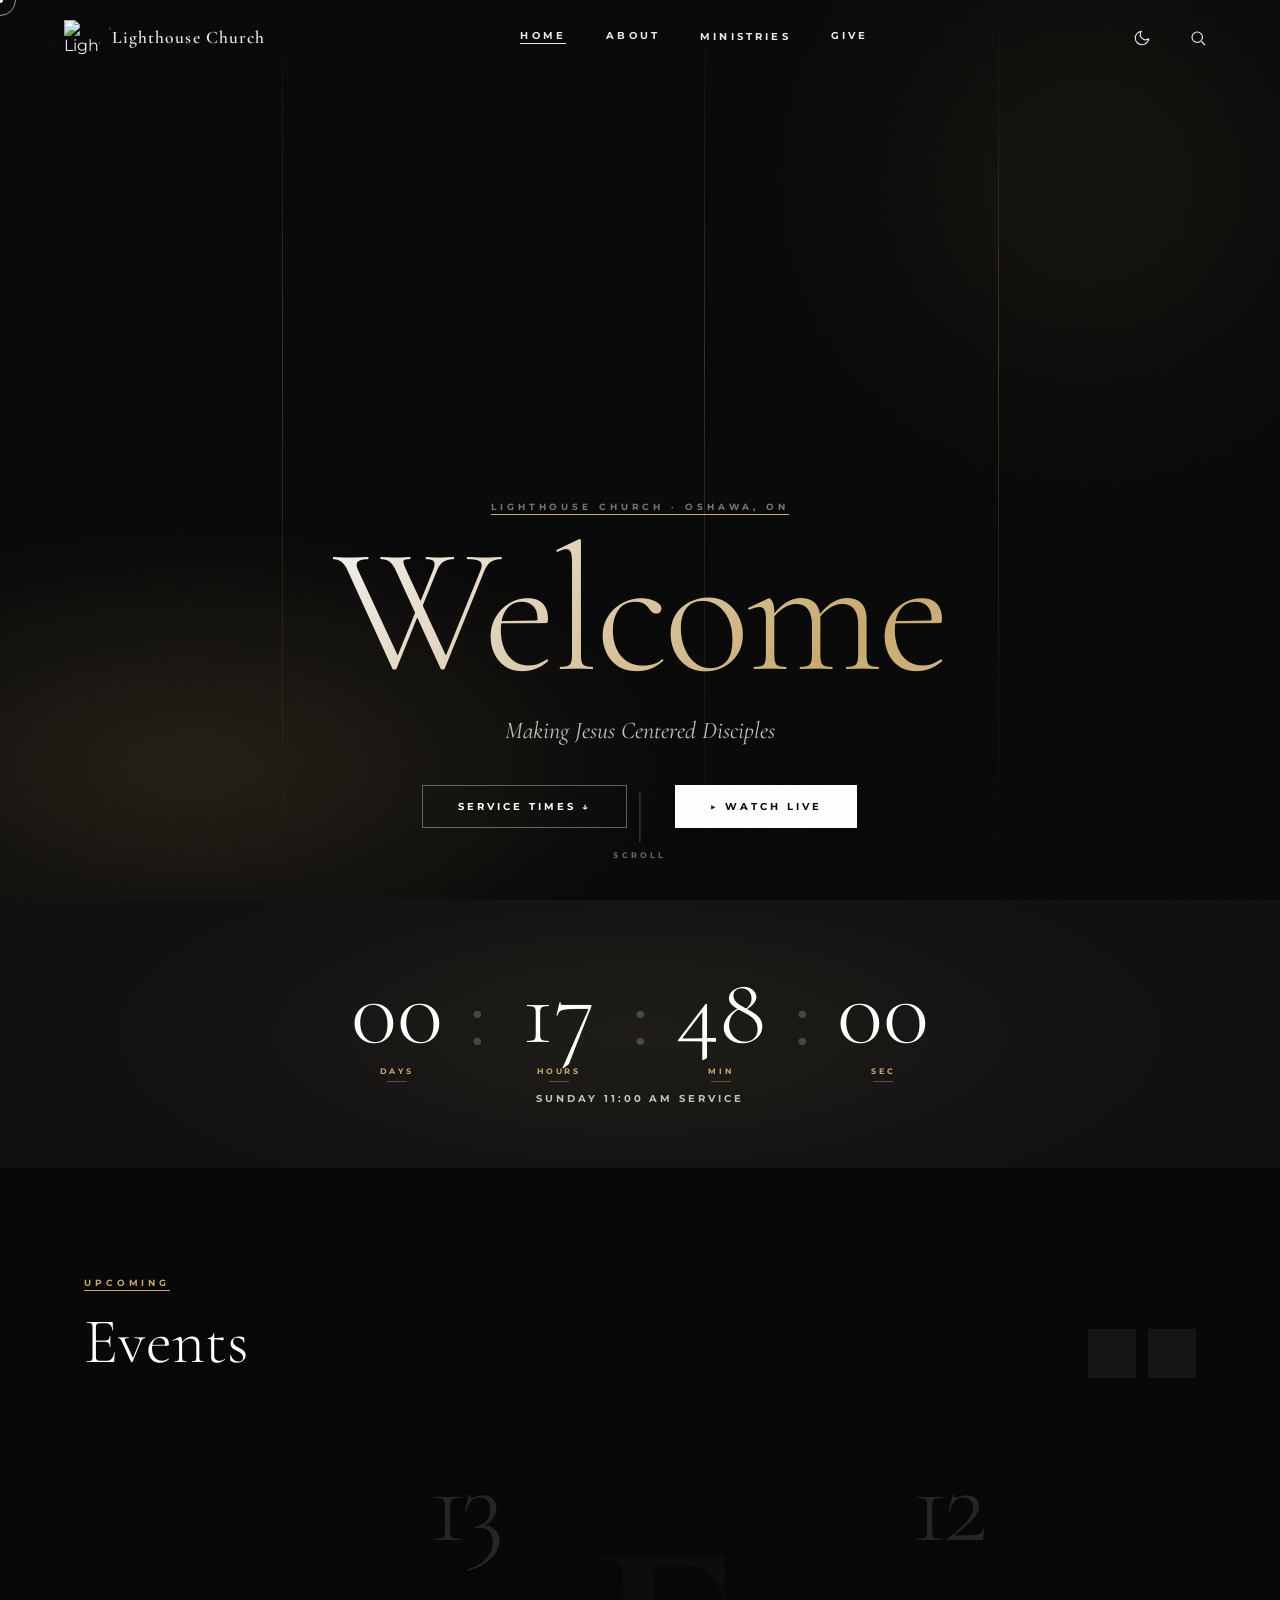
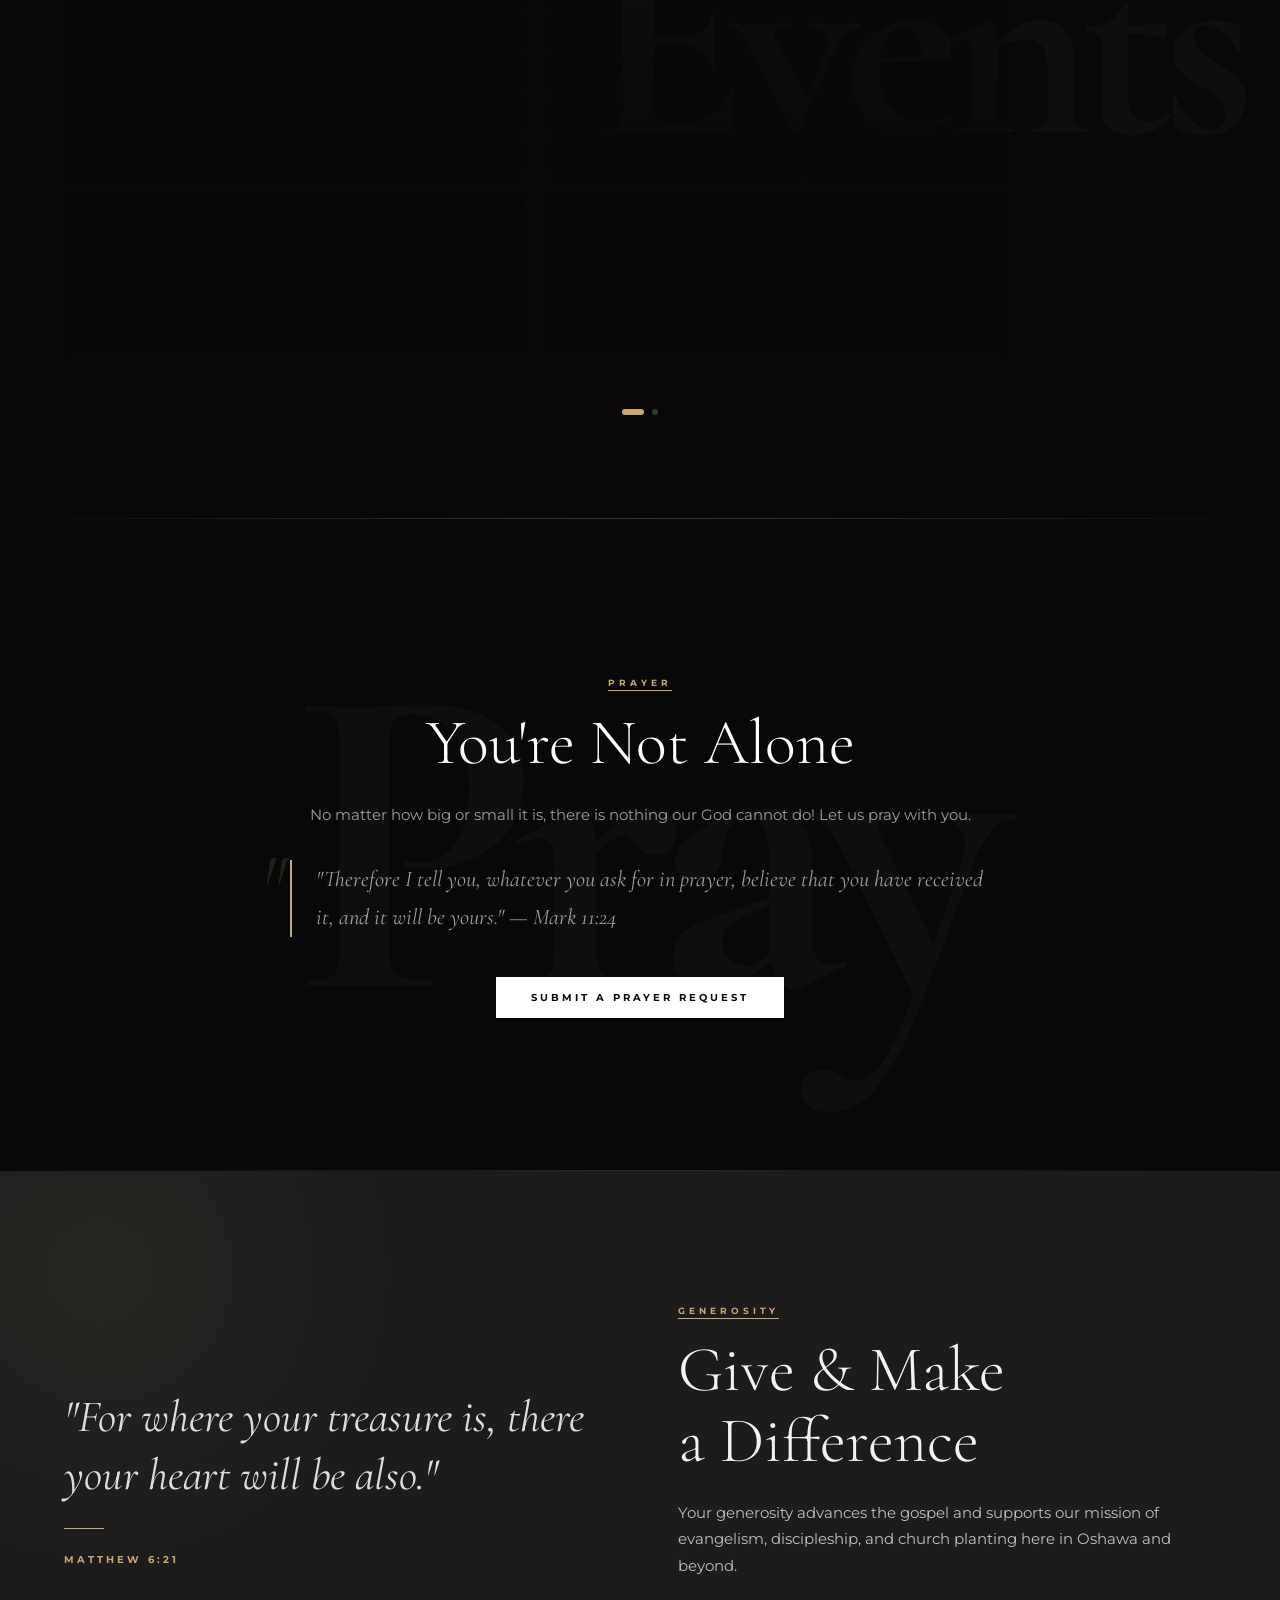
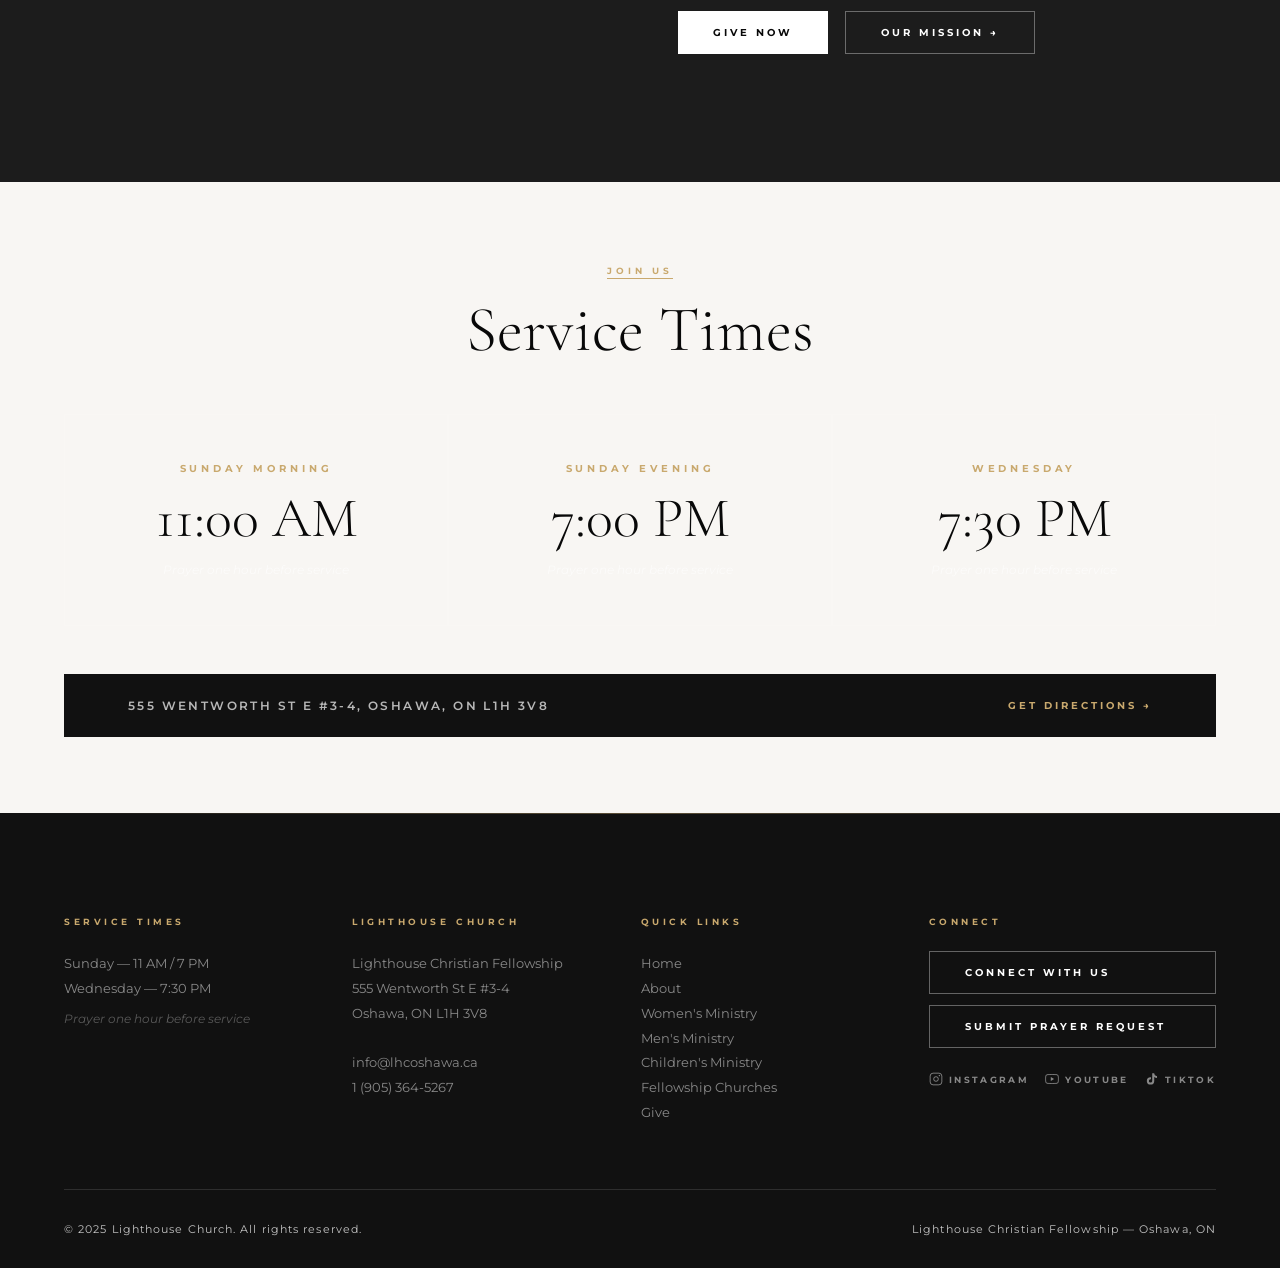
==== index.html @ fa69dbd6 "Added" ====
<!DOCTYPE html>
<html lang="en" data-theme="dark">
<head>
  <meta charset="UTF-8">
  <meta name="viewport" content="width=device-width, initial-scale=1.0, viewport-fit=cover">
  <title>Lighthouse Church — Oshawa, ON | A Place to Belong</title>
  <meta name="description" content="Lighthouse Church (Lighthouse Christian Fellowship), Oshawa, Ontario. Sunday services 11 AM & 7 PM, Wednesday 7:30 PM. Making Jesus Centered Disciples. 555 Wentworth St E.">
  <meta name="keywords" content="Lighthouse Church, Lighthouse Christian Fellowship, Oshawa church, Ontario church, Sunday service, Christian church Oshawa, church near me Oshawa">
  <meta name="robots" content="index, follow">
  <meta name="author" content="Lighthouse Christian Fellowship">
  <meta name="theme-color" content="#080808">

  <!-- Open Graph -->
  <meta property="og:title" content="Lighthouse Church — Oshawa, ON | A Place to Belong">
  <meta property="og:description" content="Making Jesus Centered Disciples. Sunday 11 AM & 7 PM, Wednesday 7:30 PM. 555 Wentworth St E, Oshawa, ON.">
  <meta property="og:type" content="website">
  <meta property="og:url" content="https://lhcoshawa.ca/">
  <meta property="og:image" content="https://lh3.googleusercontent.com/d/15nF_hgVVnD4MapxXuzGXncJXqKz8RCFm">
  <meta property="og:image:width" content="1200">
  <meta property="og:image:height" content="630">
  <meta property="og:image:alt" content="Lighthouse Church congregation worshipping in Oshawa, Ontario">
  <meta property="og:site_name" content="Lighthouse Church Oshawa">
  <meta property="og:locale" content="en_CA">

  <!-- Twitter Card -->
  <meta name="twitter:card" content="summary_large_image">
  <meta name="twitter:site" content="@lhcoshawa">
  <meta name="twitter:creator" content="@lhcoshawa">
  <meta name="twitter:title" content="Lighthouse Church — Oshawa, ON">
  <meta name="twitter:description" content="Making Jesus Centered Disciples. Join us Sunday 11 AM & 7 PM, Wednesday 7:30 PM in Oshawa.">
  <meta name="twitter:image" content="https://lh3.googleusercontent.com/d/15nF_hgVVnD4MapxXuzGXncJXqKz8RCFm">

  <link rel="canonical" href="https://lhcoshawa.ca/">
  <link rel="preconnect" href="https://fonts.googleapis.com">
  <link rel="preconnect" href="https://fonts.gstatic.com" crossorigin>
  <link rel="icon" type="image/png" href="https://lh3.googleusercontent.com/d/1vhiwXZNViO4mbnkXF1VzT7mFLdoLwfUL">
  <link rel="apple-touch-icon" href="https://lh3.googleusercontent.com/d/1vhiwXZNViO4mbnkXF1VzT7mFLdoLwfUL">
  <link rel="stylesheet" href="styles.css">

  <!-- Preload critical font -->
  <link rel="preload" as="style" href="https://fonts.googleapis.com/css2?family=Cormorant+Garamond:ital,wght@0,300;0,400;0,600;1,300;1,400&family=Montserrat:wght@400;600;700&display=swap">
  <link href="https://fonts.googleapis.com/css2?family=Cormorant+Garamond:ital,wght@0,300;0,400;0,600;1,300;1,400&family=Montserrat:wght@400;600;700&display=swap" rel="stylesheet">

  <!-- Schema.org: Church + Local Business -->
  <script type="application/ld+json">
  {
    "@context": "https://schema.org",
    "@type": ["Church", "LocalBusiness"],
    "name": "Lighthouse Christian Fellowship",
    "alternateName": "Lighthouse Church",
    "description": "Making Jesus Centered Disciples — A welcoming Christian church in Oshawa, Ontario",
    "url": "https://lhcoshawa.ca",
    "telephone": "+19053645267",
    "email": "info@lhcoshawa.ca",
    "priceRange": "Free",
    "address": {
      "@type": "PostalAddress",
      "streetAddress": "555 Wentworth St E #3-4",
      "addressLocality": "Oshawa",
      "addressRegion": "ON",
      "postalCode": "L1H 3V8",
      "addressCountry": "CA"
    },
    "geo": {
      "@type": "GeoCoordinates",
      "latitude": 43.8975,
      "longitude": -78.8380
    },
    "openingHoursSpecification": [
      { "@type": "OpeningHoursSpecification", "dayOfWeek": "Sunday",    "opens": "11:00", "closes": "12:30" },
      { "@type": "OpeningHoursSpecification", "dayOfWeek": "Sunday",    "opens": "19:00", "closes": "20:30" },
      { "@type": "OpeningHoursSpecification", "dayOfWeek": "Wednesday", "opens": "19:30", "closes": "21:00" }
    ],
    "sameAs": [
      "https://www.instagram.com/lhcoshawa/",
      "https://www.youtube.com/@lhcoshawa",
      "https://www.tiktok.com/@lhcoshawa"
    ],
    "image": "https://lh3.googleusercontent.com/d/15nF_hgVVnD4MapxXuzGXncJXqKz8RCFm",
    "hasMap": "https://maps.google.com/?q=555+Wentworth+St+E+Oshawa+ON"
  }
  </script>

  <!-- FAQ Schema -->
  <script type="application/ld+json">
  {
    "@context": "https://schema.org",
    "@type": "FAQPage",
    "mainEntity": [
      {
        "@type": "Question",
        "name": "What are Lighthouse Church's service times?",
        "acceptedAnswer": { "@type": "Answer", "text": "We meet Sunday mornings at 11:00 AM, Sunday evenings at 7:00 PM, and Wednesday evenings at 7:30 PM. Prayer starts one hour before each service." }
      },
      {
        "@type": "Question",
        "name": "Where is Lighthouse Church located?",
        "acceptedAnswer": { "@type": "Answer", "text": "Lighthouse Church (Lighthouse Christian Fellowship) is located at 555 Wentworth St E #3-4, Oshawa, ON L1H 3V8." }
      },
      {
        "@type": "Question",
        "name": "Does Lighthouse Church stream online?",
        "acceptedAnswer": { "@type": "Answer", "text": "Yes! You can watch our services live on YouTube at youtube.com/@lhcoshawa." }
      }
    ]
  }
  </script>
</head>
<body>

<!-- PAGE LOADER -->
<div id="page-loader" aria-hidden="true">
  <div class="loader-logo">Lighthouse Church</div>
  <div class="loader-bar-wrap"><div class="loader-bar"></div></div>
</div>

<!-- SCROLL PROGRESS -->
<div id="scroll-progress" aria-hidden="true"></div>

<!-- CUSTOM CURSOR -->
<div id="cursor-dot" aria-hidden="true"></div>
<div id="cursor-ring" aria-hidden="true"></div>

<!-- NAVIGATION -->
<header id="nav" role="banner">
  <a href="index.html" class="nav-logo" aria-label="Lighthouse Church — Home">
    <img src="https://lh3.googleusercontent.com/d/1vhiwXZNViO4mbnkXF1VzT7mFLdoLwfUL"
         alt="Lighthouse Church logo" class="nav-logo-img" loading="eager" width="36" height="36">
    <span class="logo-fallback">Lighthouse Church</span>
  </a>
  <nav class="nav-links" role="navigation" aria-label="Main navigation">
    <a href="index.html" aria-current="page">Home</a>
    <a href="about.html">About</a>
    <div class="nav-dropdown-wrap">
      <button id="ministries-btn" aria-haspopup="true" aria-expanded="false">Ministries</button>
      <div id="ministries-dropdown" class="nav-dropdown" role="menu">
        <a href="womens-ministry.html" role="menuitem"><span class="dd-dash">—</span> Women's Ministry</a>
        <a href="mens-ministry.html"   role="menuitem"><span class="dd-dash">—</span> Men's Ministry</a>
        <a href="childrens-ministry.html" role="menuitem"><span class="dd-dash">—</span> Children's Ministry</a>
        <a href="fellowship.html"      role="menuitem"><span class="dd-dash">—</span> Fellowship Churches</a>
      </div>
    </div>
    <a href="giving.html">Give</a>
  </nav>
  <div class="nav-icons">
    <button class="nav-icon-btn theme-toggle" aria-label="Toggle light/dark theme">
      <svg class="theme-moon" xmlns="http://www.w3.org/2000/svg" fill="none" viewBox="0 0 24 24" stroke="currentColor"><path stroke-linecap="round" stroke-linejoin="round" stroke-width="1.5" d="M21 12.79A9 9 0 1111.21 3a7 7 0 009.79 9.79z"/></svg>
      <svg class="theme-sun"  xmlns="http://www.w3.org/2000/svg" fill="none" viewBox="0 0 24 24" stroke="currentColor" style="display:none"><circle cx="12" cy="12" r="5" stroke-width="1.5"/><path stroke-linecap="round" stroke-width="1.5" d="M12 2v2m0 16v2M4.22 4.22l1.42 1.42m12.72 12.72 1.42 1.42M2 12h2m16 0h2M4.22 19.78l1.42-1.42M18.36 5.64l1.42-1.42"/></svg>
    </button>
    <button class="nav-icon-btn search-open-btn" aria-label="Open site search">
      <svg xmlns="http://www.w3.org/2000/svg" fill="none" viewBox="0 0 24 24" stroke="currentColor"><circle cx="11" cy="11" r="7" stroke-width="1.5"/><path stroke-linecap="round" stroke-width="1.5" d="m21 21-4-4"/></svg>
    </button>
    <button class="nav-hamburger" id="hamburger" aria-label="Open navigation menu" aria-expanded="false">
      <span></span><span></span><span></span>
    </button>
  </div>
</header>

<!-- MOBILE MENU -->
<div id="mobile-menu" aria-modal="true" role="dialog" aria-label="Navigation menu">
  <nav class="mobile-nav-links">
    <a href="index.html">Home</a>
    <a href="about.html">About</a>
    <a href="womens-ministry.html">Women's Ministry</a>
    <a href="mens-ministry.html">Men's Ministry</a>
    <a href="childrens-ministry.html">Children's Ministry</a>
    <a href="fellowship.html">Fellowship Churches</a>
    <a href="giving.html">Give</a>
  </nav>
  <div class="mobile-menu-footer">
    <button class="btn btn-ghost" data-prayer><span>Submit Prayer Request</span></button>
  </div>
</div>

<!-- SEARCH OVERLAY -->
<div id="search-overlay" role="dialog" aria-modal="true" aria-label="Site search">
  <button class="search-close" aria-label="Close search">×</button>
  <div class="search-wrap">
    <p class="search-label">Search</p>
    <input type="search" id="search-input" placeholder="Type to search…" autocomplete="off" aria-label="Search Lighthouse Church">
    <div id="search-results" role="listbox"></div>
  </div>
</div>

<!-- MAIN CONTENT -->
<main id="main-content">

  <!-- ── SECTION 1: CINEMATIC HERO ── -->
  <section class="page-hero" aria-label="Welcome to Lighthouse Church" itemscope itemtype="https://schema.org/WPHeader">
    <!-- Particle canvas -->
    <canvas id="hero-canvas" aria-hidden="true"></canvas>
    <!-- Aurora gradient -->
    <div class="hero-aurora" aria-hidden="true"></div>
    <!-- Light beams -->
    <div class="hero-beam" style="left:22%" aria-hidden="true"></div>
    <div class="hero-beam" style="left:55%" aria-hidden="true"></div>
    <div class="hero-beam" style="left:78%" aria-hidden="true"></div>

    <div class="hero-bg" style="background-image:url('https://lh3.googleusercontent.com/d/15nF_hgVVnD4MapxXuzGXncJXqKz8RCFm')" role="img" aria-label="Lighthouse Church congregation gathered in worship"></div>
    <div class="hero-overlay"></div>

    <div class="hero-content">
      <span class="eyebrow eyebrow-light hero-anim hero-anim-1">Lighthouse Church · Oshawa, ON</span>
      <div class="clip-line hero-anim hero-anim-2">
        <h1 class="hero-h1 clip-line-inner gradient-text">Welcome</h1>
      </div>
      <p class="hero-tagline hero-anim hero-anim-3"><em>Making Jesus Centered Disciples</em></p>
      <div class="hero-btns hero-anim hero-anim-4" style="display:flex;gap:3rem;justify-content:center;flex-wrap:wrap;">
        <a href="#times" class="btn btn-ghost" style="min-width:150px;justify-content:center;" aria-label="Jump to service times"><span>Service Times ↓</span></a>
        <a href="https://www.youtube.com/@lhcoshawa/live" target="_blank" rel="noopener noreferrer" class="btn btn-solid" style="min-width:180px;justify-content:center;" aria-label="Watch Lighthouse Church live on YouTube"><span>&#9654; Watch Live</span></a>
      </div>
    </div>
    <div class="hero-scroll-cue" aria-hidden="true">
      <div class="scroll-line"></div>
      <span>Scroll</span>
    </div>
  </section>

  <!-- ── COUNTDOWN STRIP ── -->
  <section class="countdown-strip" aria-label="Countdown to next service">
    <div class="countdown-digits" aria-live="polite" aria-atomic="true">
      <div class="cd-block"><div class="cd-num" id="cd-days">00</div><div class="cd-label">Days</div></div>
      <div class="cd-sep" aria-hidden="true">:</div>
      <div class="cd-block"><div class="cd-num" id="cd-hrs">00</div><div class="cd-label">Hours</div></div>
      <div class="cd-sep" aria-hidden="true">:</div>
      <div class="cd-block"><div class="cd-num" id="cd-mins">00</div><div class="cd-label">Min</div></div>
      <div class="cd-sep" aria-hidden="true">:</div>
      <div class="cd-block"><div class="cd-num" id="cd-secs">00</div><div class="cd-label">Sec</div></div>
    </div>
    <p class="countdown-next" id="cd-next">Sunday 11:00 AM Service</p>
  </section>

  <!-- ── EVENTS ── -->
  <section class="evt-section" id="events" aria-label="Upcoming events at Lighthouse Church">
    <div class="evt-header container">
      <div>
        <span class="eyebrow reveal">Upcoming</span>
        <h2 class="section-title reveal stagger-1" style="color:var(--ink);">Events</h2>
      </div>
      <div class="evt-nav" aria-label="Carousel controls">
        <button class="evt-arrow" id="evt-prev" aria-label="Previous events">
          <svg viewBox="0 0 24 24" fill="none" stroke="currentColor" stroke-width="1.5"><path d="M19 12H5M12 5l-7 7 7 7"/></svg>
        </button>
        <button class="evt-arrow" id="evt-next" aria-label="Next events">
          <svg viewBox="0 0 24 24" fill="none" stroke="currentColor" stroke-width="1.5"><path d="M5 12h14M12 19l7-7-7-7"/></svg>
        </button>
      </div>
    </div>
    <div class="evt-track-wrap">
      <div class="evt-track" id="events-container">
        <div class="evt-skeleton"></div>
        <div class="evt-skeleton"></div>
        <div class="evt-skeleton"></div>
      </div>
    </div>
    <div class="evt-dots" id="evt-dots" aria-label="Carousel position indicators"></div>
  </section>

  <!-- ── PRAYER ── -->
  <section class="section-dark prayer-section" id="prayer" aria-label="Submit a prayer request">
    <div class="prayer-watermark" aria-hidden="true">Pray</div>
    <div class="prayer-content">
      <span class="eyebrow reveal">Prayer</span>
      <h2 class="section-title reveal stagger-1" style="color:#fff;">You're Not Alone</h2>
      <p class="reveal stagger-2" style="font-size:0.92rem;line-height:1.8;color:rgba(255,255,255,0.6);margin-bottom:1.5rem;">No matter how big or small it is, there is nothing our God cannot do! Let us pray with you.</p>
      <blockquote class="prayer-scripture reveal stagger-3">
        "Therefore I tell you, whatever you ask for in prayer, believe that you have received it, and it will be yours." — Mark 11:24
      </blockquote>
      <button class="btn btn-solid reveal stagger-4" data-prayer aria-haspopup="dialog"><span>Submit a Prayer Request</span></button>
    </div>
  </section>

  <!-- ── GIVE TEASER ── -->
  <section class="section-dark-3 give-teaser" aria-label="Generosity and giving">
    <div class="give-teaser-inner">
      <div class="reveal-left">
        <p class="serif-quote" style="color:rgba(255,255,255,0.85);">"For where your treasure is, there your heart will be also."</p>
        <div class="divider"></div>
        <p style="font-size:0.62rem;font-weight:700;letter-spacing:0.3em;text-transform:uppercase;color:var(--gold);">Matthew 6:21</p>
      </div>
      <div class="reveal-right">
        <span class="eyebrow">Generosity</span>
        <h2 class="section-title">Give &amp; Make<br>a Difference</h2>
        <p class="body-text" style="margin-bottom:2rem;">Your generosity advances the gospel and supports our mission of evangelism, discipleship, and church planting here in Oshawa and beyond.</p>
        <div style="display:flex;gap:1rem;flex-wrap:wrap;">
          <a href="giving.html" class="btn btn-solid"><span>Give Now</span></a>
          <a href="about.html" class="btn btn-ghost give-mission-text"><span>Our Mission →</span></a>
        </div>
      </div>
    </div>
  </section>

  <!-- ── SERVICE TIMES ── -->
  <section class="section-light section-pad-sm" id="times" aria-label="Service times and location" itemscope itemtype="https://schema.org/Event">
    <div class="container">
      <div style="text-align:center;margin-bottom:3rem;">
        <span class="eyebrow reveal">Join Us</span>
        <h2 class="section-title reveal stagger-1" style="color:var(--ink);" itemprop="name">Service Times</h2>
      </div>
      <div class="service-grid stagger-children reveal stagger-2">
        <div class="service-card" style="text-align:center;">
          <div class="service-day">Sunday Morning</div>
          <div class="service-time">11:00 AM</div>
          <div class="service-note">Prayer one hour before service</div>
        </div>
        <div class="service-card" style="text-align:center;">
          <div class="service-day">Sunday Evening</div>
          <div class="service-time">7:00 PM</div>
          <div class="service-note">Prayer one hour before service</div>
        </div>
        <div class="service-card" style="text-align:center;">
          <div class="service-day">Wednesday</div>
          <div class="service-time">7:30 PM</div>
          <div class="service-note">Prayer one hour before service</div>
        </div>
      </div>
    </div>
    <div class="address-strip reveal" style="margin-top:3rem;" itemscope itemtype="https://schema.org/PostalAddress">
      <address itemprop="streetAddress">555 Wentworth St E #3-4, <span itemprop="addressLocality">Oshawa</span>, <span itemprop="addressRegion">ON</span> <span itemprop="postalCode">L1H 3V8</span></address>
      <a href="https://maps.google.com/?q=555+Wentworth+St+E+Oshawa+ON" target="_blank" rel="noopener noreferrer" aria-label="Get directions to Lighthouse Church on Google Maps">Get Directions →</a>
    </div>
  </section>

</main>

<!-- STICKY LIVE PILL -->
<div id="live-sticky" role="status" aria-live="polite">
  <div class="live-dot"></div>
  We Are Live — <a href="#stream" style="color:#fff;text-decoration:underline;" aria-label="Join Lighthouse Church livestream">Join Now</a>
</div>

<!-- FOOTER -->
<footer id="footer" role="contentinfo" itemscope itemtype="https://schema.org/WPFooter">
  <div class="footer-grid container-wide">
    <div class="footer-col">
      <h4>Service Times</h4>
      <ul>
        <li>Sunday — 11 AM / 7 PM</li>
        <li>Wednesday — 7:30 PM</li>
      </ul>
      <p class="footer-note">Prayer one hour before service</p>
    </div>
    <div class="footer-col">
      <h4>Lighthouse Church</h4>
      <address itemscope itemtype="https://schema.org/PostalAddress">
        Lighthouse Christian Fellowship<br>
        <span itemprop="streetAddress">555 Wentworth St E #3-4</span><br>
        <span itemprop="addressLocality">Oshawa</span>, <span itemprop="addressRegion">ON</span> <span itemprop="postalCode">L1H 3V8</span><br><br>
        <a href="mailto:info@lhcoshawa.ca" itemprop="email">info@lhcoshawa.ca</a><br>
        <a href="tel:+19053645267" itemprop="telephone">1 (905) 364-5267</a>
      </address>
    </div>
    <div class="footer-col">
      <h4>Quick Links</h4>
      <ul>
        <li><a href="index.html">Home</a></li>
        <li><a href="about.html">About</a></li>
        <li><a href="womens-ministry.html">Women's Ministry</a></li>
        <li><a href="mens-ministry.html">Men's Ministry</a></li>
        <li><a href="childrens-ministry.html">Children's Ministry</a></li>
        <li><a href="fellowship.html">Fellowship Churches</a></li>
        <li><a href="giving.html">Give</a></li>
      </ul>
    </div>
    <div class="footer-col">
      <h4>Connect</h4>
      <div class="footer-btns">
        <button class="btn btn-ghost" data-connect aria-haspopup="dialog"><span>Connect With Us</span></button>
        <button class="btn btn-ghost" data-prayer aria-haspopup="dialog"><span>Submit Prayer Request</span></button>
      </div>
      <div class="footer-social">
        <a href="https://www.instagram.com/lhcoshawa/" target="_blank" rel="noopener noreferrer" aria-label="Lighthouse Church on Instagram">
          <svg width="14" height="14" viewBox="0 0 24 24" fill="none" stroke="currentColor" stroke-width="1.5" aria-hidden="true"><rect x="2" y="2" width="20" height="20" rx="5"/><circle cx="12" cy="12" r="4"/><circle cx="17.5" cy="6.5" r="0.5" fill="currentColor"/></svg>
          Instagram
        </a>
        <a href="https://www.youtube.com/@lhcoshawa" target="_blank" rel="noopener noreferrer" aria-label="Lighthouse Church on YouTube">
          <svg width="14" height="14" viewBox="0 0 24 24" fill="none" stroke="currentColor" stroke-width="1.5" aria-hidden="true"><path d="M22.5 6.5a2.5 2.5 0 0 0-1.8-1.8C19 4.3 12 4.3 12 4.3s-7 0-8.7.4A2.5 2.5 0 0 0 1.5 6.5C1 8.2 1 12 1 12s0 3.8.5 5.5a2.5 2.5 0 0 0 1.8 1.8C5 19.7 12 19.7 12 19.7s7 0 8.7-.4a2.5 2.5 0 0 0 1.8-1.8c.5-1.7.5-5.5.5-5.5s0-3.8-.5-5.5z"/><polygon points="10,15.5 15.5,12 10,8.5" fill="currentColor" stroke="none"/></svg>
          YouTube
        </a>
        <a href="https://www.tiktok.com/@lhcoshawa" target="_blank" rel="noopener noreferrer" aria-label="Lighthouse Church on TikTok">
          <svg width="14" height="14" viewBox="0 0 24 24" fill="currentColor" aria-hidden="true"><path d="M19.59 6.69a4.83 4.83 0 01-3.77-4.25V2h-3.45v13.67a2.89 2.89 0 01-2.88 2.5 2.89 2.89 0 01-2.89-2.89 2.89 2.89 0 012.89-2.89c.28 0 .54.04.79.1V9.01a6.33 6.33 0 00-.79-.05 6.34 6.34 0 00-6.34 6.34 6.34 6.34 0 006.34 6.34 6.34 6.34 0 006.33-6.34V8.69a8.18 8.18 0 004.78 1.52V6.76a4.85 4.85 0 01-1.01-.07z"/></svg>
          TikTok
        </a>
      </div>
    </div>
  </div>
  <div class="footer-bottom container-wide">
    <p>© 2025 Lighthouse Church. All rights reserved.</p>
    <p>Lighthouse Christian Fellowship — Oshawa, ON</p>
  </div>
</footer>

<!-- PRAYER MODAL -->
<div id="prayer-modal" role="dialog" aria-modal="true" aria-label="Submit a prayer request" aria-describedby="prayer-modal-desc">
  <div class="modal-card">
    <button class="modal-close" aria-label="Close prayer modal">×</button>
    <span class="modal-eyebrow">Prayer</span>
    <h2 class="modal-title">We're Believing With You</h2>
    <p class="modal-confidential" id="prayer-modal-desc">Your prayer request will be treated with care and confidentiality.</p>
    <form id="prayer-form" class="modal-form" novalidate>
      <div class="modal-field"><label for="prayer-name">Name</label><input type="text" id="prayer-name" name="name" placeholder="Your full name" autocomplete="name" required></div>
      <div class="modal-field"><label for="prayer-email">Email</label><input type="email" id="prayer-email" name="email" placeholder="your@email.com" autocomplete="email" required></div>
      <div class="modal-field"><label for="prayer-req">Prayer Request</label><textarea id="prayer-req" name="prayer" rows="5" placeholder="Share your prayer request…" required></textarea></div>
      <button type="submit" class="btn btn-outline-dark" style="width:100%;margin-top:0.5rem;"><span>Submit Request</span></button>
    </form>
    <div id="prayer-success" class="modal-success">
      <div class="check-circle" aria-hidden="true">✓</div>
      <h3 style="font-family:var(--font-serif);font-size:1.8rem;font-weight:300;color:var(--ink);margin-bottom:0.75rem;">Thank You</h3>
      <p style="font-size:0.9rem;color:rgba(8,8,8,0.6);">We are believing with you.</p>
    </div>
  </div>
</div>

<!-- CONNECT MODAL -->
<div id="connect-modal" role="dialog" aria-modal="true" aria-label="Connect with Lighthouse Church">
  <div class="modal-card">
    <button class="modal-close connect-close" aria-label="Close connect modal">×</button>
    <span class="modal-eyebrow">Connect</span>
    <h2 class="modal-title">We'd Love to Hear From You</h2>
    <p style="font-size:0.82rem;color:var(--text-2);margin-bottom:1.5rem;line-height:1.7;">Whether you have a question, want to get involved, or just want to say hi — we're here.</p>
    <form id="connect-form" class="modal-form" novalidate>
      <div class="modal-field"><label for="cn-name">Name</label><input type="text" id="cn-name" name="name" placeholder="Your full name" autocomplete="name" required></div>
      <div class="modal-field"><label for="cn-email">Email</label><input type="email" id="cn-email" name="email" placeholder="your@email.com" autocomplete="email" required></div>
      <div class="modal-field"><label for="cn-phone">Phone <span style="font-weight:400;opacity:0.5;">(optional)</span></label><input type="tel" id="cn-phone" name="phone" placeholder="(905) 000-0000" autocomplete="tel"></div>
      <div class="modal-field"><label for="cn-msg">How can we help you?</label><textarea id="cn-msg" name="message" rows="4" placeholder="Tell us about yourself, ask a question, or share how we can serve you…" required></textarea></div>
      <div class="modal-field"><label for="cn-heard">How did you hear about us? <span style="font-weight:400;opacity:0.5;">(optional)</span></label>
        <select id="cn-heard" name="source" style="width:100%;padding:0.75rem 1rem;border:1px solid var(--border);background:var(--bg-2);color:var(--text);font-family:var(--font-sans);font-size:0.82rem;border-radius:2px;">
          <option value="">Select one…</option>
          <option value="friend">A friend or family member</option>
          <option value="instagram">Instagram</option>
          <option value="youtube">YouTube</option>
          <option value="tiktok">TikTok</option>
          <option value="google">Google Search</option>
          <option value="walked-by">Walked by the church</option>
          <option value="other">Other</option>
        </select>
      </div>
      <button type="submit" class="btn btn-solid" style="width:100%;margin-top:0.75rem;"><span>Send Message</span></button>
    </form>
    <div id="connect-success" class="modal-success">
      <div class="check-circle" aria-hidden="true">✓</div>
      <h3 style="font-family:var(--font-serif);font-size:1.8rem;font-weight:300;color:var(--ink);margin-bottom:0.75rem;">Thank You!</h3>
      <p style="font-size:0.9rem;color:rgba(8,8,8,0.6);">We'll be in touch soon.</p>
    </div>
  </div>
</div>

<script src="main.js"></script>
<script>
  // Hero entrance animation
  document.addEventListener('DOMContentLoaded', () => {
    const heroBg = document.querySelector('.hero-bg');
    if (heroBg) {
      const url = heroBg.style.backgroundImage.replace(/url\(['"]/,'').replace(/['"]\)/,'');
      const img = new Image();
      img.onload = () => heroBg.classList.add('loaded');
      img.src = url;
    }
    ['.hero-anim-1','.hero-anim-2','.hero-anim-3','.hero-anim-4'].forEach((sel, i) => {
      const el = document.querySelector(sel);
      if (!el) return;
      el.style.opacity = '0';
      el.style.transform = 'translateY(22px)';
      setTimeout(() => {
        el.style.transition = 'opacity 0.9s cubic-bezier(0.16,1,0.3,1), transform 0.9s cubic-bezier(0.16,1,0.3,1)';
        el.style.opacity = '1';
        el.style.transform = 'translateY(0)';
        if (el.classList.contains('clip-line')) el.classList.add('on');
      }, 350 + i * 200);
    });
    // Load events
    fetchAndRenderEvents('events-container', null, 5);
  });
</script>
<script>
  // Theme-based logo switching
  (function() {
    const DARK_LOGO  = "https://lh3.googleusercontent.com/d/1FlwmXedUBVWrIdYQppeLKOXL21_4LFs0";
    const LIGHT_LOGO = "https://lh3.googleusercontent.com/d/1vhiwXZNViO4mbnkXF1VzT7mFLdoLwfUL";
    function updateLogo() {
      const img = document.querySelector('.nav-logo-img');
      if (!img) return;
      img.src = document.documentElement.getAttribute('data-theme') === 'light' ? LIGHT_LOGO : DARK_LOGO;
    }
    updateLogo();
    const obs = new MutationObserver(updateLogo);
    obs.observe(document.documentElement, { attributes: true, attributeFilter: ['data-theme'] });
  })();
</script>
</body>
</html>
---- styles.css ----
/* ============================================================
   LIGHTHOUSE CHURCH — GLOBAL STYLES
   Cormorant Garamond (serif display) + Montserrat (sans UI)
   ============================================================ */

@import url('https://fonts.googleapis.com/css2?family=Cormorant+Garamond:ital,wght@0,300;0,400;0,500;0,600;0,700;1,300;1,400;1,500;1,600;1,700&family=Montserrat:wght@300;400;500;600;700;800;900&display=swap');

/* ── CUSTOM PROPERTIES ─────────────────────────────────────── */
:root {
  --ink:     #080808;
  --ink-2:   #111111;
  --ink-3:   #1c1c1c;
  --paper:   #f8f6f3;
  --paper-2: #f0ede8;
  --paper-3: #e8e4de;
  --gold:    #c9a96e;
  --white:   #ffffff;
  --ease:    cubic-bezier(0.16, 1, 0.3, 1);
  --ease-2:  cubic-bezier(0.25, 0.46, 0.45, 0.94);
  --font-serif: 'Cormorant Garamond', Georgia, serif;
  --font-sans:  'Montserrat', sans-serif;
  /* Defaults: dark mode */
  --bg:      var(--ink);
  --bg-2:    var(--ink-2);
  --bg-3:    var(--ink-3);
  --text:    rgba(255,255,255,0.92);
  --text-2:  rgba(255,255,255,0.6);
  --text-3:  rgba(255,255,255,0.35);
  --border:  rgba(255,255,255,0.1);
  --nav-bg:  rgba(8,8,8,0.92);
}

html[data-theme="light"] {
  --bg:      var(--paper);
  --bg-2:    var(--paper-2);
  --bg-3:    var(--paper-3);
  --text:    rgba(8,8,8,0.92);
  --text-2:  rgba(8,8,8,0.6);
  --text-3:  rgba(8,8,8,0.35);
  --border:  rgba(8,8,8,0.12);
  --nav-bg:  rgba(248,246,243,0.95);
}

/* ── RESET ──────────────────────────────────────────────────── */
*, *::before, *::after { box-sizing: border-box; margin: 0; padding: 0; }
html { scroll-behavior: smooth; }
body {
  font-family: var(--font-sans);
  background: var(--bg);
  color: var(--text);
  transition: background 0.4s var(--ease), color 0.4s var(--ease);
  overflow-x: hidden;
  cursor: none;
}
img { display: block; max-width: 100%; }
a { color: inherit; text-decoration: none; }
button { cursor: none; font-family: var(--font-sans); border: none; background: none; }
ul { list-style: none; }

/* ── SCROLL PROGRESS ────────────────────────────────────────── */
#scroll-progress {
  position: fixed;
  top: 0; left: 0;
  width: 0%;
  height: 2px;
  background: var(--gold);
  z-index: 10000;
  transition: width 0.05s linear;
}

/* ── CUSTOM CURSOR ──────────────────────────────────────────── */
#cursor-dot {
  position: fixed;
  width: 6px; height: 6px;
  border-radius: 50%;
  background: #fff;
  pointer-events: none;
  z-index: 9999;
  transform: translate(-50%, -50%);
  mix-blend-mode: difference;
  transition: transform 0.1s var(--ease);
}
#cursor-ring {
  position: fixed;
  width: 32px; height: 32px;
  border-radius: 50%;
  border: 1px solid rgba(255,255,255,0.6);
  pointer-events: none;
  z-index: 9998;
  transform: translate(-50%, -50%);
  mix-blend-mode: difference;
  transition: transform 0.18s var(--ease), width 0.3s var(--ease), height 0.3s var(--ease), border-color 0.3s;
}
body.cursor-hover #cursor-ring {
  width: 48px; height: 48px;
  border-color: rgba(255,255,255,0.9);
}

/* ── PAGE LOADER ────────────────────────────────────────────── */
#page-loader {
  position: fixed;
  inset: 0;
  background: var(--ink);
  z-index: 99999;
  display: flex;
  flex-direction: column;
  align-items: center;
  justify-content: center;
  gap: 2rem;
  transition: opacity 0.7s var(--ease), visibility 0.7s;
}
#page-loader.done { opacity: 0; visibility: hidden; }
#page-loader .loader-logo {
  font-family: var(--font-serif);
  font-size: 1.4rem;
  font-weight: 300;
  letter-spacing: 0.5em;
  text-transform: uppercase;
  color: #fff;
  opacity: 0.7;
}
#page-loader .loader-bar-wrap {
  width: 200px;
  height: 1px;
  background: rgba(255,255,255,0.15);
  overflow: hidden;
}
#page-loader .loader-bar {
  height: 100%;
  background: var(--gold);
  width: 0%;
  animation: loaderBar 1.2s var(--ease) forwards;
}
@keyframes loaderBar { to { width: 100%; } }

/* ── NAVIGATION ─────────────────────────────────────────────── */
#nav {
  position: fixed;
  top: 0; left: 0; right: 0;
  height: 76px;
  z-index: 1000;
  display: flex;
  align-items: center;
  justify-content: space-between;
  padding: 0 clamp(1.5rem, 5vw, 4rem);
  transition: background 0.4s var(--ease), border-color 0.4s;
  border-bottom: 1px solid transparent;
}
#nav.scrolled {
  background: var(--nav-bg);
  backdrop-filter: blur(24px);
  -webkit-backdrop-filter: blur(24px);
  border-bottom-color: var(--border);
}

.nav-logo {
  display: flex;
  align-items: center;
  gap: 0.75rem;
  flex-shrink: 0;
}
.nav-logo img {
  height: 36px;
  width: auto;
  filter: brightness(0) invert(1);
  transition: filter 0.4s;
}
html[data-theme="light"] .nav-logo img { filter: brightness(0); }
.nav-logo .logo-fallback {
  font-family: var(--font-serif);
  font-size: 1.1rem;
  font-weight: 600;
  letter-spacing: 0.06em;
  color: var(--text);
}
.nav-logo img.hidden + .logo-fallback { display: block; }
.nav-logo img:not(.hidden) + .logo-fallback { display: none; }

.nav-links {
  display: flex;
  align-items: center;
  gap: 2.5rem;
}
.nav-links a, .nav-links button {
  vertical-align: middle;
  line-height: 1;
  font-family: var(--font-sans);
  font-size: 0.62rem;
  font-weight: 700;
  letter-spacing: 0.32em;
  text-transform: uppercase;
  color: var(--text);
  position: relative;
  padding-bottom: 3px;
  background: none;
  border: none;
  cursor: none;
}
.nav-links a::after, .nav-links button::after {
  content: '';
  position: absolute;
  bottom: 0; left: 0;
  width: 0; height: 1px;
  background: var(--text);
  transition: width 0.3s var(--ease);
}
.nav-links a:hover::after, .nav-links button:hover::after,
.nav-links a.active::after { width: 100%; }

/* Dropdown */
.nav-dropdown-wrap { position: relative; }
.nav-dropdown {
  position: absolute;
  top: calc(100% + 1.2rem);
  left: 50%;
  transform: translateX(-50%);
  background: var(--ink-2);
  border: 1px solid rgba(255,255,255,0.08);
  min-width: 220px;
  padding: 1rem 0;
  opacity: 0;
  visibility: hidden;
  transform: translateX(-50%) translateY(-8px);
  transition: opacity 0.25s var(--ease), transform 0.25s var(--ease), visibility 0.25s;
}
html[data-theme="light"] .nav-dropdown {
  background: var(--paper);
  border-color: var(--border);
}
.nav-dropdown.open {
  opacity: 1;
  visibility: visible;
  transform: translateX(-50%) translateY(0);
}
.nav-dropdown a {
  display: flex;
  align-items: center;
  gap: 0.75rem;
  padding: 0.75rem 1.5rem;
  font-size: 0.62rem;
  font-weight: 700;
  letter-spacing: 0.25em;
  text-transform: uppercase;
  color: var(--text);
  transition: padding-left 0.25s var(--ease);
}
.nav-dropdown a::after { display: none; }
.nav-dropdown a .dd-dash {
  opacity: 0;
  transition: opacity 0.2s;
}
.nav-dropdown a:hover { padding-left: 2rem; }
.nav-dropdown a:hover .dd-dash { opacity: 1; }

.nav-icons {
  display: flex;
  align-items: center;
  gap: 1.25rem;
}
.nav-icon-btn {
  width: 36px; height: 36px;
  display: flex;
  align-items: center;
  justify-content: center;
  color: var(--text);
  transition: opacity 0.2s;
  background: none;
  border: none;
  cursor: none;
}
.nav-icon-btn:hover { opacity: 0.7; }
.nav-icon-btn svg { width: 18px; height: 18px; }

/* Hamburger */
.nav-hamburger {
  display: none;
  flex-direction: column;
  gap: 5px;
  width: 32px;
  padding: 4px;
  background: none;
  border: none;
  cursor: none;
}
.nav-hamburger span {
  display: block;
  height: 1px;
  background: var(--text);
  transition: transform 0.3s var(--ease), opacity 0.3s;
}
.nav-hamburger.open span:nth-child(1) { transform: translateY(6px) rotate(45deg); }
.nav-hamburger.open span:nth-child(2) { opacity: 0; }
.nav-hamburger.open span:nth-child(3) { transform: translateY(-6px) rotate(-45deg); }

/* Mobile menu */
#mobile-menu {
  position: fixed;
  inset: 0;
  background: var(--ink);
  z-index: 999;
  display: flex;
  flex-direction: column;
  justify-content: center;
  padding: clamp(2rem, 8vw, 5rem);
  transform: translateX(100%);
  transition: transform 0.5s var(--ease);
}
html[data-theme="light"] #mobile-menu { background: var(--paper); }
#mobile-menu.open { transform: translateX(0); }
.mobile-nav-links a {
  display: block;
  font-family: var(--font-serif);
  font-size: clamp(2rem, 8vw, 3.5rem);
  font-weight: 300;
  color: var(--text);
  padding: 0.5rem 0;
  border-bottom: 1px solid var(--border);
  transform: translateY(30px);
  opacity: 0;
  transition: transform 0.5s var(--ease), opacity 0.5s;
}
#mobile-menu.open .mobile-nav-links a {
  transform: translateY(0);
  opacity: 1;
}
#mobile-menu.open .mobile-nav-links a:nth-child(1) { transition-delay: 0.1s; }
#mobile-menu.open .mobile-nav-links a:nth-child(2) { transition-delay: 0.15s; }
#mobile-menu.open .mobile-nav-links a:nth-child(3) { transition-delay: 0.2s; }
#mobile-menu.open .mobile-nav-links a:nth-child(4) { transition-delay: 0.25s; }
#mobile-menu.open .mobile-nav-links a:nth-child(5) { transition-delay: 0.3s; }
.mobile-menu-footer {
  margin-top: 3rem;
  display: flex;
  flex-direction: column;
  gap: 1rem;
}

/* ── SEARCH OVERLAY ─────────────────────────────────────────── */
#search-overlay {
  position: fixed;
  inset: 0;
  background: rgba(8,8,8,0.97);
  z-index: 2000;
  display: flex;
  flex-direction: column;
  align-items: center;
  justify-content: flex-start;
  padding: 8rem 2rem 2rem;
  opacity: 0;
  visibility: hidden;
  transition: opacity 0.3s var(--ease), visibility 0.3s;
}
html[data-theme="light"] #search-overlay { background: rgba(248,246,243,0.98); }
#search-overlay.open { opacity: 1; visibility: visible; }
.search-wrap { width: 100%; max-width: 680px; }
.search-label {
  font-size: 0.6rem;
  font-weight: 700;
  letter-spacing: 0.38em;
  text-transform: uppercase;
  color: var(--text-2);
  margin-bottom: 1rem;
}
#search-input {
  width: 100%;
  background: none;
  border: none;
  border-bottom: 1px solid var(--border);
  padding: 1rem 0;
  font-family: var(--font-serif);
  font-size: clamp(1.5rem, 4vw, 2.5rem);
  font-weight: 300;
  color: var(--text);
  outline: none;
}
#search-input::placeholder { color: var(--text-3); }
#search-results { margin-top: 2rem; }
.search-result-item {
  display: flex;
  gap: 1.5rem;
  padding: 1rem 0;
  border-bottom: 1px solid var(--border);
  cursor: none;
}
.search-result-item .sr-num {
  font-family: var(--font-serif);
  font-size: 0.7rem;
  color: var(--gold);
  flex-shrink: 0;
  padding-top: 2px;
}
.search-result-item .sr-title {
  font-weight: 700;
  font-size: 0.8rem;
  letter-spacing: 0.1em;
  text-transform: uppercase;
  margin-bottom: 0.25rem;
}
.search-result-item .sr-excerpt {
  font-size: 0.8rem;
  color: var(--text-2);
}
.search-close {
  position: absolute;
  top: 2rem; right: 2rem;
  width: 44px; height: 44px;
  display: flex;
  align-items: center;
  justify-content: center;
  color: var(--text);
  font-size: 1.5rem;
  cursor: none;
}

/* ── BUTTONS ─────────────────────────────────────────────────── */
.btn {
  display: inline-flex;
  align-items: center;
  gap: 0.5rem;
  padding: 0.9rem 2.2rem;
  font-family: var(--font-sans);
  font-size: 0.62rem;
  font-weight: 700;
  letter-spacing: 0.3em;
  text-transform: uppercase;
  border-radius: 0;
  cursor: none;
  position: relative;
  overflow: hidden;
  transition: color 0.35s var(--ease);
  border: none;
}
.btn::before {
  content: '';
  position: absolute;
  inset: 0;
  transform: scaleX(0);
  transform-origin: left;
  transition: transform 0.35s var(--ease);
}
.btn:hover::before { transform: scaleX(1); }
.btn span { position: relative; z-index: 1; }

.btn-solid {
  background: var(--white);
  color: var(--ink);
}
.btn-solid::before { background: var(--ink); }
.btn-solid:hover { color: var(--white); }

.btn-ghost {
  background: transparent;
  color: var(--white);
  border: 1px solid rgba(255,255,255,0.35);
}
.btn-ghost::before { background: var(--white); }
.btn-ghost:hover { color: var(--ink); }

.btn-dark {
  background: var(--ink);
  color: var(--white);
  border: 1px solid rgba(255,255,255,0.15);
}
.btn-dark::before { background: var(--white); }
.btn-dark:hover { color: var(--ink); }

.btn-outline-dark {
  background: transparent;
  color: var(--ink);
  border: 1px solid rgba(8,8,8,0.35);
}
.btn-outline-dark::before { background: var(--ink); }
.btn-outline-dark:hover { color: var(--white); }

/* ── EYEBROW LABELS ─────────────────────────────────────────── */
.eyebrow {
  font-family: var(--font-sans);
  font-size: 0.58rem;
  font-weight: 700;
  letter-spacing: 0.42em;
  text-transform: uppercase;
  color: var(--gold);
  display: block;
  margin-bottom: 1.2rem;
}
.eyebrow-light { color: rgba(255,255,255,0.45); }

/* ── SECTIONS ────────────────────────────────────────────────── */
.section-dark {
  background: var(--ink);
  color: rgba(255,255,255,0.9);
}
.section-dark-2 {
  background: var(--ink-2);
  color: rgba(255,255,255,0.9);
}
.section-dark-3 {
  background: var(--ink-3);
  color: rgba(255,255,255,0.9);
}
.section-light {
  background: var(--paper);
  color: var(--ink);
}
.section-light-2 {
  background: var(--paper-2);
  color: var(--ink);
}
html[data-theme="light"] .section-dark { background: var(--paper-2); color: var(--ink); }
html[data-theme="light"] .section-dark-2 { background: var(--paper-3); color: var(--ink); }
html[data-theme="light"] .section-dark-3 { background: var(--paper); color: var(--ink); }
html[data-theme="light"] .section-light { background: var(--paper); color: var(--ink); }

/* ── SCROLL REVEAL ──────────────────────────────────────────── */
.reveal {
  opacity: 0;
  transform: translateY(50px);
  transition: opacity 0.8s var(--ease), transform 0.8s var(--ease);
}
.reveal.on { opacity: 1; transform: translateY(0); }
.reveal-left {
  opacity: 0;
  transform: translateX(-50px);
  transition: opacity 0.8s var(--ease), transform 0.8s var(--ease);
}
.reveal-left.on { opacity: 1; transform: translateX(0); }
.reveal-right {
  opacity: 0;
  transform: translateX(50px);
  transition: opacity 0.8s var(--ease), transform 0.8s var(--ease);
}
.reveal-right.on { opacity: 1; transform: translateX(0); }
.reveal-scale {
  opacity: 0;
  transform: scale(0.94);
  transition: opacity 0.8s var(--ease), transform 0.8s var(--ease);
}
.reveal-scale.on { opacity: 1; transform: scale(1); }
.stagger-1 { transition-delay: 0.1s !important; }
.stagger-2 { transition-delay: 0.2s !important; }
.stagger-3 { transition-delay: 0.3s !important; }
.stagger-4 { transition-delay: 0.4s !important; }

/* Clip-line for large headline reveals */
.clip-line { overflow: hidden; }
.clip-line-inner {
  display: block;
  transform: translateY(110%);
  transition: transform 0.9s var(--ease);
}
.clip-line.on .clip-line-inner { transform: translateY(0); }

/* ── HERO ─────────────────────────────────────────────────────── */
.page-hero {
  position: relative;
  min-height: 100vh;
  display: flex;
  align-items: center;
  justify-content: center;
  overflow: hidden;
}
.page-hero-short {
  position: relative;
  min-height: 65vh;
  display: flex;
  align-items: flex-end;
  overflow: hidden;
}
.hero-bg {
  position: absolute;
  inset: 0;
  background-size: cover;
  background-position: center;
  background-attachment: fixed;
  filter: brightness(0.72);
  transform: scale(1.06);
  transition: transform 8s var(--ease);
}
.hero-bg.loaded { transform: scale(1); }
.hero-overlay {
  position: absolute;
  inset: 0;
  background: linear-gradient(to top, rgba(8,8,8,0.55) 0%, rgba(8,8,8,0.2) 50%, rgba(8,8,8,0.05) 100%);
}
.hero-content {
  position: relative;
  z-index: 2;
  text-align: center;
  padding: clamp(2rem, 8vw, 6rem);
  max-width: 1000px;
}
.page-hero-short .hero-content {
  text-align: left;
  padding: clamp(3rem, 8vw, 6rem) clamp(1.5rem, 5vw, 4rem);
  width: 100%;
  max-width: none;
}
.hero-h1 {
  font-family: var(--font-serif);
  font-size: clamp(5rem, 14vw, 12rem);
  font-weight: 300;
  line-height: 0.9;
  letter-spacing: -0.02em;
  color: #fff;
  margin-bottom: 1.5rem;
}
.hero-h1-med {
  font-family: var(--font-serif);
  font-size: clamp(3rem, 8vw, 7rem);
  font-weight: 300;
  line-height: 0.9;
  letter-spacing: -0.02em;
  color: #fff;
  margin-bottom: 1.5rem;
}
.hero-tagline {
  font-family: var(--font-serif);
  font-size: clamp(1rem, 2.5vw, 1.5rem);
  font-style: italic;
  font-weight: 400;
  color: rgba(255,255,255,0.7);
  margin-bottom: 2.5rem;
}
.hero-scroll-cue {
  position: absolute;
  bottom: 2.5rem;
  left: 50%;
  transform: translateX(-50%);
  display: flex;
  flex-direction: column;
  align-items: center;
  gap: 0.5rem;
  color: rgba(255,255,255,0.4);
}
.hero-scroll-cue span {
  font-size: 0.5rem;
  font-weight: 700;
  letter-spacing: 0.4em;
  text-transform: uppercase;
}
.scroll-line {
  width: 1px;
  height: 50px;
  background: rgba(255,255,255,0.25);
  position: relative;
  overflow: hidden;
}
.scroll-line::after {
  content: '';
  position: absolute;
  top: -100%;
  left: 0;
  width: 100%;
  height: 100%;
  background: rgba(255,255,255,0.7);
  animation: scrollDown 1.5s var(--ease) infinite;
}
@keyframes scrollDown { to { top: 200%; } }

/* ── SECTION PADDING ────────────────────────────────────────── */
.section-pad { padding: clamp(5rem, 10vw, 9rem) clamp(1.5rem, 5vw, 4rem); }
.section-pad-sm { padding: clamp(3rem, 6vw, 6rem) clamp(1.5rem, 5vw, 4rem); }
.container { max-width: 1240px; margin: 0 auto; }
.container-wide { max-width: 1440px; margin: 0 auto; }

/* ── TYPOGRAPHY UTILITIES ──────────────────────────────────── */
.serif-display {
  font-family: var(--font-serif);
  font-size: clamp(2.2rem, 5vw, 4rem);
  font-weight: 300;
  line-height: 1.1;
}
.serif-quote {
  font-family: var(--font-serif);
  font-size: clamp(1.5rem, 3.5vw, 2.8rem);
  font-style: italic;
  font-weight: 400;
  line-height: 1.3;
}
.body-text {
  font-size: 0.92rem;
  line-height: 1.8;
  color: var(--text-2);
}
.section-title {
  font-family: var(--font-serif);
  font-size: clamp(2.2rem, 5vw, 4rem);
  font-weight: 300;
  line-height: 1.1;
  margin-bottom: 1.5rem;
}
.divider {
  width: 40px;
  height: 1px;
  background: var(--gold);
  margin: 1.5rem 0;
}

/* ── TWO-COL SPLIT ──────────────────────────────────────────── */
.split-2 {
  display: grid;
  grid-template-columns: 1fr 1fr;
  gap: clamp(3rem, 6vw, 6rem);
  align-items: center;
}
.split-2.flip { direction: rtl; }
.split-2.flip > * { direction: ltr; }

/* ── GRID UTILS ─────────────────────────────────────────────── */
.grid-3 { display: grid; grid-template-columns: repeat(3, 1fr); gap: 2rem; }
.grid-2 { display: grid; grid-template-columns: repeat(2, 1fr); gap: 2rem; }

/* ── CARDS ───────────────────────────────────────────────────── */
.feature-card {
  padding: 2.5rem 2rem;
  border: 1px solid var(--border);
  transition: transform 0.4s var(--ease), box-shadow 0.4s var(--ease), border-color 0.4s;
}
.feature-card:hover {
  transform: translateY(-4px);
  box-shadow: 0 20px 60px rgba(0,0,0,0.15);
  border-color: var(--gold);
}
.feature-card .card-icon {
  font-size: 1.5rem;
  margin-bottom: 1.2rem;
  color: var(--gold);
}
.feature-card h3 {
  font-family: var(--font-serif);
  font-size: 1.4rem;
  font-weight: 400;
  margin-bottom: 0.75rem;
}
.feature-card p { font-size: 0.85rem; line-height: 1.7; color: var(--text-2); }

/* ── EVENT ROWS ─────────────────────────────────────────────── */
.events-list { display: flex; flex-direction: column; gap: 0; }
.event-row {
  display: grid;
  grid-template-columns: 100px 1fr;
  gap: 2rem;
  padding: 2rem 0;
  border-bottom: 1px solid var(--border);
  align-items: start;
  transition: background 0.3s;
}
.event-row:hover { background: rgba(201,169,110,0.04); }
.event-date {
  text-align: center;
  padding: 0.75rem;
  border: 1px solid var(--border);
  transition: border-color 0.3s;
}
.event-row:hover .event-date { border-color: var(--gold); }
.event-day {
  font-family: var(--font-serif);
  font-size: 2.5rem;
  font-weight: 300;
  line-height: 1;
  color: var(--text);
}
.event-month {
  font-size: 0.55rem;
  font-weight: 700;
  letter-spacing: 0.3em;
  text-transform: uppercase;
  color: var(--gold);
  margin-top: 0.25rem;
}
.event-info h3 {
  font-family: var(--font-serif);
  font-size: 1.3rem;
  font-weight: 400;
  margin-bottom: 0.4rem;
}
.event-meta {
  font-size: 0.7rem;
  font-weight: 600;
  letter-spacing: 0.2em;
  text-transform: uppercase;
  color: var(--text-3);
  margin-bottom: 0.5rem;
}
.event-desc { font-size: 0.85rem; color: var(--text-2); line-height: 1.6; }

/* ── SERVICE TIMES CARDS ────────────────────────────────────── */
.service-grid {
  display: grid;
  grid-template-columns: repeat(3, 1fr);
  gap: 0;
}
.service-card {
  padding: 3rem 2.5rem;
  border: 1px solid var(--border);
  position: relative;
  overflow: hidden;
  transition: color 0.4s var(--ease);
}
.service-card::before {
  content: '';
  position: absolute;
  inset: 0;
  background: var(--ink);
  transform: scaleY(0);
  transform-origin: bottom;
  transition: transform 0.5s var(--ease);
}
html[data-theme="light"] .service-card::before { background: var(--ink); }
.service-card:hover::before { transform: scaleY(1); }
.service-card:hover { color: #fff; }
.service-card > * { position: relative; z-index: 1; }
.service-day {
  font-size: 0.6rem;
  font-weight: 700;
  letter-spacing: 0.4em;
  text-transform: uppercase;
  color: var(--gold);
  margin-bottom: 1rem;
}
.service-time {
  font-family: var(--font-serif);
  font-size: clamp(2.5rem, 5vw, 3.5rem);
  font-weight: 300;
  line-height: 1;
  margin-bottom: 1rem;
}
.service-note {
  font-size: 0.75rem;
  font-style: italic;
  color: var(--text-2);
  transition: color 0.4s;
}
.service-card:hover .service-note { color: rgba(255,255,255,0.6); }
.service-card:hover .service-day { color: var(--gold); }

.address-strip {
  background: var(--ink-2);
  padding: 1.5rem clamp(1.5rem, 5vw, 4rem);
  display: flex;
  align-items: center;
  justify-content: space-between;
  flex-wrap: wrap;
  gap: 1rem;
}
html[data-theme="light"] .address-strip { background: var(--ink-2); }
.address-strip address {
  font-style: normal;
  font-size: 0.75rem;
  font-weight: 600;
  letter-spacing: 0.2em;
  text-transform: uppercase;
  color: rgba(255,255,255,0.7);
}
.address-strip a {
  font-size: 0.62rem;
  font-weight: 700;
  letter-spacing: 0.3em;
  text-transform: uppercase;
  color: var(--gold);
  position: relative;
}
.address-strip a::after {
  content: '';
  position: absolute;
  bottom: -2px; left: 0;
  width: 0; height: 1px;
  background: var(--gold);
  transition: width 0.3s var(--ease);
}
.address-strip a:hover::after { width: 100%; }

/* ── GIVE TEASER ─────────────────────────────────────────────── */
.give-teaser {
  padding: clamp(5rem, 10vw, 9rem) clamp(1.5rem, 5vw, 4rem);
}
.give-teaser-inner {
  display: grid;
  grid-template-columns: 1fr 1fr;
  gap: clamp(3rem, 6vw, 6rem);
  align-items: center;
  max-width: 1240px;
  margin: 0 auto;
}

/* ── STREAM SECTION ─────────────────────────────────────────── */
.stream-section {
  background: var(--paper);
  color: var(--ink);
  padding: clamp(4rem, 8vw, 8rem) clamp(1.5rem, 5vw, 4rem);
}
html[data-theme="dark"] .stream-section { background: var(--paper); color: var(--ink); }
.live-badge {
  display: inline-flex;
  align-items: center;
  gap: 0.5rem;
  background: #e53935;
  color: #fff;
  font-size: 0.6rem;
  font-weight: 700;
  letter-spacing: 0.3em;
  text-transform: uppercase;
  padding: 0.4rem 1rem;
  margin-bottom: 1.5rem;
}
.live-dot {
  width: 6px; height: 6px;
  border-radius: 50%;
  background: #fff;
  animation: livePulse 1.2s ease infinite;
}
@keyframes livePulse { 0%,100% { opacity:1; transform:scale(1); } 50% { opacity:0.5; transform:scale(1.4); } }
.live-stream-embed {
  aspect-ratio: 16/9;
  width: 100%;
  max-width: 900px;
  margin: 0 auto;
}
.live-stream-embed iframe { width: 100%; height: 100%; border: none; }
.join-card {
  max-width: 640px;
  margin: 0 auto;
  padding: 3rem;
  border: 1px solid rgba(8,8,8,0.12);
  text-align: center;
}
.join-card-icon {
  font-size: 3rem;
  color: var(--gold);
  margin-bottom: 1.5rem;
  display: block;
}
.pulse-cross {
  width: 60px; height: 60px;
  margin: 0 auto 1.5rem;
  position: relative;
  animation: pulseCross 2s ease infinite;
}
.pulse-cross::before, .pulse-cross::after {
  content: '';
  position: absolute;
  background: var(--gold);
  border-radius: 2px;
}
.pulse-cross::before { width: 2px; height: 100%; left: 50%; transform: translateX(-50%); }
.pulse-cross::after { width: 100%; height: 2px; top: 35%; }
@keyframes pulseCross { 0%,100% { opacity:0.6; transform:scale(1); } 50% { opacity:1; transform:scale(1.1); } }

/* Countdown */
.countdown-strip {
  background: var(--ink-2);
  padding: clamp(3rem, 5vw, 5rem) clamp(1.5rem, 5vw, 4rem);
  text-align: center;
}
.countdown-digits {
  display: flex;
  align-items: center;
  justify-content: center;
  gap: clamp(0.5rem, 2vw, 2rem);
  margin-bottom: 1rem;
}
.cd-block { text-align: center; }
.cd-num {
  font-family: var(--font-serif);
  font-size: clamp(3rem, 8vw, 6rem);
  font-weight: 300;
  line-height: 1;
  color: #fff;
  min-width: 2ch;
}
.cd-label {
  font-size: 0.5rem;
  font-weight: 700;
  letter-spacing: 0.35em;
  text-transform: uppercase;
  color: var(--gold);
  margin-top: 0.4rem;
}
.cd-sep {
  font-family: var(--font-serif);
  font-size: clamp(3rem, 8vw, 6rem);
  font-weight: 300;
  color: rgba(255,255,255,0.2);
  line-height: 1;
  padding-bottom: 0.8rem;
}
.countdown-next {
  font-size: 0.62rem;
  font-weight: 700;
  letter-spacing: 0.3em;
  text-transform: uppercase;
  color: rgba(255,255,255,0.4);
}

/* Sticky LIVE pill */
#live-sticky {
  position: fixed;
  bottom: 2rem;
  right: 2rem;
  background: #e53935;
  color: #fff;
  font-size: 0.6rem;
  font-weight: 700;
  letter-spacing: 0.3em;
  text-transform: uppercase;
  padding: 0.75rem 1.5rem;
  display: none;
  align-items: center;
  gap: 0.5rem;
  z-index: 900;
  cursor: none;
}
#live-sticky.show { display: flex; }

/* ── PRAYER SECTION ─────────────────────────────────────────── */
.prayer-section {
  position: relative;
  overflow: hidden;
  padding: clamp(6rem, 12vw, 11rem) clamp(1.5rem, 5vw, 4rem);
  text-align: center;
}
.prayer-watermark {
  position: absolute;
  inset: 0;
  display: flex;
  align-items: center;
  justify-content: center;
  font-family: var(--font-serif);
  font-size: clamp(15rem, 35vw, 28rem);
  font-weight: 700;
  color: rgba(255,255,255,0.025);
  pointer-events: none;
  line-height: 1;
  user-select: none;
  letter-spacing: -0.05em;
}
html[data-theme="light"] .prayer-watermark { color: rgba(8,8,8,0.04); }
.prayer-content { position: relative; z-index: 1; max-width: 700px; margin: 0 auto; }
.prayer-scripture {
  font-family: var(--font-serif);
  font-size: clamp(1rem, 2.5vw, 1.4rem);
  font-style: italic;
  font-weight: 400;
  color: var(--text-2);
  line-height: 1.7;
  margin: 2rem 0 2.5rem;
  border-left: 2px solid var(--gold);
  padding-left: 1.5rem;
  text-align: left;
}

/* ── ABOUT — MISSION PILLARS ─────────────────────────────────── */
.pillar {
  display: grid;
  grid-template-columns: 1fr 1fr;
  min-height: 60vh;
}
.pillar.flip { direction: rtl; }
.pillar.flip > * { direction: ltr; }
.pillar-image {
  position: relative;
  overflow: hidden;
  min-height: 400px;
}
.pillar-image img {
  position: absolute;
  inset: 0;
  width: 100%;
  height: 100%;
  object-fit: cover;
  filter: brightness(0.6);
  transition: transform 0.7s var(--ease), filter 0.7s var(--ease);
}
.pillar-image:hover img { transform: scale(1.06); filter: brightness(0.75); }
.pillar-image .pillar-num {
  position: absolute;
  bottom: 2rem;
  right: 2rem;
  font-family: var(--font-serif);
  font-size: 4rem;
  font-weight: 700;
  color: rgba(255,255,255,0.08);
  line-height: 1;
}
.pillar-content {
  padding: clamp(3rem, 6vw, 5rem);
  display: flex;
  flex-direction: column;
  justify-content: center;
  background: var(--paper);
  color: var(--ink);
}
html[data-theme="light"] .pillar-content { background: var(--paper); color: var(--ink); }
.pillar-num-label {
  font-size: 0.55rem;
  font-weight: 700;
  letter-spacing: 0.38em;
  text-transform: uppercase;
  color: var(--gold);
  margin-bottom: 0.75rem;
}
.pillar-content h2 {
  font-family: var(--font-serif);
  font-size: clamp(2rem, 4vw, 3rem);
  font-weight: 300;
  margin-bottom: 1.2rem;
  color: var(--ink);
}
.pillar-content p {
  font-size: 0.9rem;
  line-height: 1.8;
  color: rgba(8,8,8,0.65);
  margin-bottom: 1.5rem;
}
.scripture-pill {
  display: inline-block;
  font-size: 0.6rem;
  font-weight: 700;
  letter-spacing: 0.25em;
  text-transform: uppercase;
  color: var(--gold);
  border: 1px solid rgba(201,169,110,0.4);
  padding: 0.4rem 0.9rem;
}

/* ── GIVING ──────────────────────────────────────────────────── */
.giving-cards { display: grid; grid-template-columns: 1fr 1fr; gap: 2px; }
.giving-card {
  padding: 3.5rem;
  background: var(--paper-2);
  color: var(--ink);
}
html[data-theme="dark"] .giving-card { background: var(--ink-3); color: rgba(255,255,255,0.9); }
.giving-card .gc-icon {
  width: 48px; height: 48px;
  margin-bottom: 2rem;
  opacity: 0.6;
}
.giving-card h3 {
  font-family: var(--font-serif);
  font-size: 1.8rem;
  font-weight: 300;
  margin-bottom: 1rem;
}
.giving-card p { font-size: 0.88rem; line-height: 1.7; color: var(--text-2); margin-bottom: 1.5rem; }
.giving-email {
  font-family: var(--font-sans);
  font-size: 1rem;
  font-weight: 600;
  color: var(--ink);
  display: block;
  margin-bottom: 1.5rem;
}
html[data-theme="dark"] .giving-email { color: rgba(255,255,255,0.9); }
.giving-address {
  font-size: 0.85rem;
  line-height: 1.7;
  color: var(--text-2);
  margin-bottom: 1.5rem;
}
.btn-copied { background: #2e7d32 !important; color: #fff !important; }

/* ── FELLOWSHIP PAGE ─────────────────────────────────────────── */
.fellowship-page {
  position: relative;
  min-height: 100vh;
  display: flex;
  align-items: center;
  justify-content: center;
}
.fellowship-vertical {
  position: absolute;
  left: 3rem;
  top: 50%;
  transform: translateY(-50%) rotate(-90deg);
  transform-origin: center center;
  font-size: 0.55rem;
  font-weight: 700;
  letter-spacing: 0.4em;
  text-transform: uppercase;
  color: rgba(255,255,255,0.3);
  white-space: nowrap;
}
.fellowship-corner-links {
  position: absolute;
  bottom: 3rem;
  left: clamp(1.5rem, 5vw, 4rem);
  display: flex;
  gap: 2rem;
}
.fellowship-corner-links a {
  font-size: 0.55rem;
  font-weight: 700;
  letter-spacing: 0.35em;
  text-transform: uppercase;
  color: rgba(255,255,255,0.4);
  transition: color 0.3s;
}
.fellowship-corner-links a:hover { color: rgba(255,255,255,0.9); }
.fellowship-social {
  position: absolute;
  top: 50%;
  right: 3rem;
  transform: translateY(-50%);
  display: flex;
  flex-direction: column;
  gap: 1.5rem;
  align-items: center;
}
.fellowship-social a {
  font-size: 0.5rem;
  font-weight: 700;
  letter-spacing: 0.35em;
  text-transform: uppercase;
  color: rgba(255,255,255,0.35);
  writing-mode: vertical-rl;
  transform: rotate(180deg);
  transition: color 0.3s;
}
.fellowship-social a:hover { color: rgba(255,255,255,0.9); }

/* ── FOOTER ──────────────────────────────────────────────────── */
#footer {
  background: var(--ink-2) !important;
  color: rgba(255,255,255,0.8) !important;
  padding: clamp(4rem, 8vw, 7rem) clamp(1.5rem, 5vw, 4rem) 2rem;
}
.footer-grid {
  display: grid;
  grid-template-columns: repeat(4, 1fr);
  gap: clamp(2rem, 4vw, 4rem);
  margin-bottom: 4rem;
}
.footer-col h4 {
  font-size: 0.58rem;
  font-weight: 700;
  letter-spacing: 0.38em;
  text-transform: uppercase;
  color: var(--gold);
  margin-bottom: 1.5rem;
}
.footer-col p,
.footer-col address,
.footer-col li {
  font-size: 0.82rem;
  line-height: 1.9;
  font-style: normal;
  color: rgba(255,255,255,0.5);
}
.footer-col a {
  color: rgba(255,255,255,0.5);
  transition: color 0.2s;
}
.footer-col a:hover { color: rgba(255,255,255,0.9); }
.footer-col .footer-note {
  font-size: 0.72rem;
  font-style: italic;
  color: rgba(255,255,255,0.3);
  margin-top: 0.5rem;
}
.footer-btns { display: flex; flex-direction: column; gap: 0.75rem; }
.footer-social {
  display: flex;
  gap: 1rem;
  margin-top: 1.5rem;
}
.footer-social a {
  display: flex;
  align-items: center;
  gap: 0.4rem;
  font-size: 0.58rem;
  font-weight: 700;
  letter-spacing: 0.25em;
  text-transform: uppercase;
  color: rgba(255,255,255,0.4);
  transition: color 0.3s;
}
.footer-social a:hover { color: var(--gold); }
.footer-bottom {
  border-top: 1px solid rgba(255,255,255,0.08);
  padding-top: 2rem;
  display: flex;
  justify-content: space-between;
  align-items: center;
  flex-wrap: wrap;
  gap: 1rem;
}
.footer-bottom p {
  font-size: 0.68rem;
  color: rgba(255,255,255,0.25);
  letter-spacing: 0.1em;
}

/* ── MODAL ──────────────────────────────────────────────────── */
#prayer-modal {
  position: fixed;
  inset: 0;
  background: rgba(0,0,0,0.96);
  z-index: 5000;
  display: flex;
  align-items: center;
  justify-content: center;
  padding: 2rem;
  opacity: 0;
  visibility: hidden;
  transition: opacity 0.4s var(--ease), visibility 0.4s;
}
#prayer-modal.open { opacity: 1; visibility: visible; }
.modal-card {
  background: var(--paper);
  color: var(--ink);
  padding: clamp(2.5rem, 5vw, 4rem);
  width: 100%;
  max-width: 560px;
  position: relative;
  transform: translateY(20px);
  transition: transform 0.4s var(--ease);
}
#prayer-modal.open .modal-card { transform: translateY(0); }
.modal-close {
  position: absolute;
  top: 1.5rem; right: 1.5rem;
  width: 36px; height: 36px;
  display: flex;
  align-items: center;
  justify-content: center;
  color: var(--ink);
  font-size: 1.2rem;
  cursor: none;
  background: none;
  border: none;
}
.modal-eyebrow {
  font-size: 0.56rem;
  font-weight: 700;
  letter-spacing: 0.4em;
  text-transform: uppercase;
  color: var(--gold);
  display: block;
  margin-bottom: 1rem;
}
.modal-title {
  font-family: var(--font-serif);
  font-size: 2rem;
  font-weight: 300;
  color: var(--ink);
  margin-bottom: 2rem;
}
.modal-field {
  margin-bottom: 1.25rem;
}
.modal-field label {
  display: block;
  font-size: 0.58rem;
  font-weight: 700;
  letter-spacing: 0.3em;
  text-transform: uppercase;
  color: rgba(8,8,8,0.5);
  margin-bottom: 0.4rem;
}
.modal-field input,
.modal-field textarea {
  width: 100%;
  background: none;
  border: none;
  border-bottom: 1px solid rgba(8,8,8,0.2);
  padding: 0.75rem 0;
  font-family: var(--font-sans);
  font-size: 0.9rem;
  color: var(--ink);
  outline: none;
  transition: border-color 0.3s;
}
.modal-field input:focus,
.modal-field textarea:focus { border-color: var(--ink); }
.modal-field textarea { resize: none; min-height: 100px; }
.modal-success {
  text-align: center;
  display: none;
}
.modal-success.show { display: block; }
.modal-success .check-circle {
  width: 60px; height: 60px;
  border: 2px solid var(--gold);
  border-radius: 50%;
  display: flex;
  align-items: center;
  justify-content: center;
  margin: 0 auto 1.5rem;
  font-size: 1.5rem;
  color: var(--gold);
  animation: checkIn 0.5s var(--ease) forwards;
}
@keyframes checkIn { from { transform: scale(0.5); opacity: 0; } to { transform: scale(1); opacity: 1; } }
.modal-form { transition: opacity 0.3s; }
.modal-form.hidden { opacity: 0; pointer-events: none; display: none; }

/* Empty event state */
.events-empty {
  text-align: center;
  padding: 4rem 2rem;
  border: 1px solid var(--border);
}
.events-empty .empty-glyph {
  font-family: var(--font-serif);
  font-size: 3rem;
  color: var(--gold);
  opacity: 0.5;
  margin-bottom: 1.5rem;
}
.events-empty h3 {
  font-family: var(--font-serif);
  font-size: 1.5rem;
  font-weight: 300;
  margin-bottom: 0.75rem;
}
.events-empty p { font-size: 0.85rem; color: var(--text-2); margin-bottom: 1.5rem; line-height: 1.7; }

/* ── REDUCED MOTION ─────────────────────────────────────────── */
@media (prefers-reduced-motion: reduce) {
  *, *::before, *::after { animation-duration: 0.01ms !important; transition-duration: 0.01ms !important; }
  .reveal, .reveal-left, .reveal-right, .reveal-scale { opacity: 1 !important; transform: none !important; }
  .clip-line-inner { transform: none !important; }
  .hero-bg { transform: scale(1) !important; }
}

/* ── RESPONSIVE ─────────────────────────────────────────────── */
@media (max-width: 1024px) {
  .footer-grid { grid-template-columns: repeat(2, 1fr); }
  .pillar { grid-template-columns: 1fr; }
  .pillar.flip { direction: ltr; }
  .pillar-image { min-height: 300px; }
}
@media (max-width: 900px) {
  .grid-3 { grid-template-columns: 1fr 1fr; }
  .split-2 { grid-template-columns: 1fr; }
  .split-2.flip { direction: ltr; }
  .service-grid { grid-template-columns: 1fr; }
  .giving-cards { grid-template-columns: 1fr; }
  .give-teaser-inner { grid-template-columns: 1fr; }
}
@media (max-width: 768px) {
  .nav-links { display: none; }
  .nav-hamburger { display: flex; }
  #cursor-dot, #cursor-ring { display: none; }
  body { cursor: auto; }
  button { cursor: pointer; }
  .grid-3 { grid-template-columns: 1fr; }
  .grid-2 { grid-template-columns: 1fr; }
  .footer-grid { grid-template-columns: 1fr 1fr; }
  .fellowship-vertical, .fellowship-social { display: none; }
  .event-row { grid-template-columns: 80px 1fr; gap: 1rem; }
}
@media (max-width: 480px) {
  .footer-grid { grid-template-columns: 1fr; }
  .countdown-digits { gap: 0.5rem; }
}

/* ── LIGHT MODE TEXT FIX — inline white text in dark sections ── */
html[data-theme="light"] .section-dark p,
html[data-theme="light"] .section-dark h2,
html[data-theme="light"] .section-dark h3,
html[data-theme="light"] .section-dark span,
html[data-theme="light"] .section-dark blockquote,
html[data-theme="light"] .section-dark-2 p,
html[data-theme="light"] .section-dark-2 h2,
html[data-theme="light"] .section-dark-2 h3,
html[data-theme="light"] .section-dark-3 p,
html[data-theme="light"] .section-dark-3 h2,
html[data-theme="light"] .section-dark-3 h3 { color: var(--ink); }
html[data-theme="light"] .feature-card { background: var(--paper-2); border-color: var(--border); }
html[data-theme="light"] .feature-card h3,
html[data-theme="light"] .feature-card p { color: var(--ink); }
html[data-theme="light"] .event-row { border-color: var(--border); }
html[data-theme="light"] .event-row .event-info h3 { color: var(--ink); }
html[data-theme="light"] .give-teaser { background: var(--paper-2); }
html[data-theme="light"] .give-teaser .serif-quote { color: var(--ink) !important; }
html[data-theme="light"] .countdown-strip { background: var(--ink); }
html[data-theme="light"] .prayer-section { background: var(--paper-3); }
html[data-theme="light"] .prayer-section h2,
html[data-theme="light"] .prayer-section p,
html[data-theme="light"] .prayer-section blockquote { color: var(--ink) !important; }
/* Footer always dark regardless of theme */
html[data-theme="light"] .hero-overlay {
  background: linear-gradient(to top, rgba(8,8,8,0.5) 0%, rgba(8,8,8,0.15) 55%, rgba(8,8,8,0.02) 100%);
}
html[data-theme="light"] .section-dark .eyebrow { color: var(--gold); }

/* ── MEDIA EMBEDS ─────────────────────────────────────────────── */
.drive-video-wrap {
  position: relative;
  width: 100%;
  aspect-ratio: 16/9;
  border-radius: 4px;
  overflow: hidden;
  background: var(--ink-2);
  box-shadow: 0 24px 80px rgba(0,0,0,0.4);
}
.drive-video-wrap iframe {
  position: absolute;
  inset: 0;
  width: 100%;
  height: 100%;
  border: none;
}
.photo-grid {
  display: grid;
  grid-template-columns: repeat(3, 1fr);
  gap: 0.5rem;
}
.photo-grid-4 {
  display: grid;
  grid-template-columns: repeat(4, 1fr);
  gap: 0.5rem;
}
.photo-tile {
  position: relative;
  aspect-ratio: 1;
  overflow: hidden;
  cursor: pointer;
}
.photo-tile img {
  width: 100%;
  height: 100%;
  object-fit: cover;
  filter: brightness(0.85);
  transition: transform 0.6s var(--ease), filter 0.5s var(--ease);
}
.photo-tile:hover img { transform: scale(1.07); filter: brightness(1); }
.photo-tile-wide {
  grid-column: span 2;
}
@media (max-width: 768px) {
  .photo-grid { grid-template-columns: repeat(2, 1fr); }
  .photo-grid-4 { grid-template-columns: repeat(2, 1fr); }
  .drive-video-wrap { aspect-ratio: 16/9; }
}

/* ── TIKTOK ICON ─────────────────────────────────────────────── */
.tiktok-icon { display: inline-block; }

/* ── YOUTUBE CTA STRIP ───────────────────────────────────────── */
.yt-cta-strip {
  display: flex;
  align-items: center;
  justify-content: center;
  gap: 1.5rem;
  padding: 1.25rem 2rem;
  background: rgba(255,255,255,0.04);
  border-top: 1px solid rgba(255,255,255,0.08);
  flex-wrap: wrap;
}
html[data-theme="light"] .yt-cta-strip {
  background: rgba(8,8,8,0.04);
  border-color: var(--border);
}
.yt-cta-strip p { font-size: 0.82rem; color: var(--text-2); margin: 0; letter-spacing: 0.05em; }
.yt-cta-strip a { white-space: nowrap; }

/* ── ENHANCED ANIMATIONS ─────────────────────────────────────── */
@keyframes shimmer {
  0% { background-position: -200% center; }
  100% { background-position: 200% center; }
}
@keyframes float {
  0%, 100% { transform: translateY(0px); }
  50% { transform: translateY(-8px); }
}
@keyframes glow-pulse {
  0%, 100% { box-shadow: 0 0 20px rgba(201,169,110,0.2); }
  50% { box-shadow: 0 0 40px rgba(201,169,110,0.5); }
}
.btn-solid {
  animation: glow-pulse 3s ease-in-out infinite;
}
.service-card { transition: transform 0.4s var(--ease), box-shadow 0.4s var(--ease); }
.service-card:hover { transform: translateY(-6px); box-shadow: 0 20px 60px rgba(0,0,0,0.3); }
.feature-card { transition: transform 0.4s var(--ease), box-shadow 0.4s var(--ease); }
.feature-card:hover { transform: translateY(-8px); }

/* ════════════════════════════════════════════════════════════════
   BATCH-2 UPDATES
   ════════════════════════════════════════════════════════════════ */

/* ── NAV LOGO AS LINK ───────────────────────────────────────── */
a.nav-logo { text-decoration: none; }

/* ── LOGO FILTER FIX ────────────────────────────────────────── */
/* New logo renders naturally — remove the invert filter */
.nav-logo img {
  filter: none !important;
}
html[data-theme="light"] .nav-logo img { filter: none !important; }

/* ── PAGE HERO FULL HEIGHT (for ministry & give pages) ──────── */
.page-hero {
  position: relative;
  min-height: 100vh;
  display: flex;
  align-items: flex-end;
  overflow: hidden;
}
.page-hero .hero-content { padding-bottom: clamp(4rem, 8vh, 7rem); }

/* ── HERO FADE BOTTOM (for non-home full heroes) ────────────── */
.page-hero-fade::after {
  content: '';
  position: absolute;
  bottom: 0; left: 0; right: 0;
  height: 28%;
  background: linear-gradient(to bottom, transparent 0%, var(--bg) 100%);
  z-index: 2;
  pointer-events: none;
}
.page-hero-fade .hero-content { z-index: 3; }

/* ── VIDEO HERO (Women's Ministry) ─────────────────────────── */
.hero-video-wrap {
  position: absolute;
  inset: 0;
  overflow: hidden;
  background: var(--ink);
}
.hero-video-iframe {
  position: absolute;
  top: 50%; left: 50%;
  width: 177.78vh; /* 16:9 */
  height: 100vh;
  min-width: 100%;
  min-height: 56.25vw;
  transform: translate(-50%, -50%);
  border: none;
  pointer-events: none;
  opacity: 0.6;
}
.hero-video-overlay {
  position: absolute;
  inset: 0;
  background: rgba(8,8,8,0.55);
}

/* ── DARK MODE — TEXT VISIBILITY FIX ───────────────────────── */
/* Body text and subheadings in dark sections need to be clearly visible */
body[data-theme="dark"] p, html:not([data-theme="light"]) p { color: rgba(255,255,255,0.75); }
html:not([data-theme="light"]) .body-text { color: rgba(255,255,255,0.72); }
html:not([data-theme="light"]) h2, html:not([data-theme="light"]) h3 { color: rgba(255,255,255,0.95); }
html:not([data-theme="light"]) .section-dark h2,
html:not([data-theme="light"]) .section-dark h3,
html:not([data-theme="light"]) .section-dark p { color: inherit; }

/* ── DARK MODE FOOTER — gold h4 + text visibility ───────────── */
footer h4 { color: var(--gold) !important; }
footer p, footer li, footer address { color: rgba(255,255,255,0.72); }
html:not([data-theme="light"]) footer { background: var(--ink-2); }
html:not([data-theme="light"]) footer a { color: rgba(255,255,255,0.72); }
html:not([data-theme="light"]) footer a:hover { color: #fff; }
html:not([data-theme="light"]) .footer-bottom { 
  border-top: 1px solid rgba(255,255,255,0.12);
  color: rgba(255,255,255,0.35) !important;
}
html:not([data-theme="light"]) .footer-social a { color: rgba(255,255,255,0.6); }
html:not([data-theme="light"]) .footer-social a:hover { color: #fff; }
html[data-theme="light"] footer h4 { color: var(--gold) !important; }

/* ── DARK MODE FEATURE CARDS ────────────────────────────────── */
html:not([data-theme="light"]) .feature-card {
  background: rgba(255,255,255,0.04);
  border-color: rgba(255,255,255,0.1);
}
html:not([data-theme="light"]) .feature-card h3 { color: rgba(255,255,255,0.95); }
html:not([data-theme="light"]) .feature-card p  { color: rgba(255,255,255,0.65); }

/* ── SERVICE CARDS — CENTER TEXT ────────────────────────────── */
.service-card { text-align: center !important; }

/* ── EVENTS — CARD GRID UI ──────────────────────────────────── */
.events-card-grid {
  display: grid;
  width: 100%;
  grid-template-columns: repeat(auto-fill, minmax(280px, 1fr));
  gap: 1.5rem;
}
.events-loading {
  grid-column: 1/-1;
  text-align: center;
  padding: 3rem;
  color: rgba(8,8,8,0.35);
  font-size: 0.85rem;
}
/* Override default event-row styles to show as cards */
.event-card-item {
  background: var(--paper-2);
  border: 1px solid var(--border);
  border-radius: 4px;
  padding: 1.5rem;
  display: flex;
  flex-direction: column;
  gap: 0.75rem;
  transition: transform 0.3s var(--ease), box-shadow 0.3s var(--ease);
}
.event-card-item:hover { transform: translateY(-4px); box-shadow: 0 16px 48px rgba(0,0,0,0.12); }
.event-card-date {
  display: inline-block;
  font-size: 0.58rem;
  font-weight: 700;
  letter-spacing: 0.3em;
  text-transform: uppercase;
  color: var(--gold);
  border: 1px solid rgba(201,169,110,0.4);
  padding: 0.3rem 0.75rem;
  border-radius: 2px;
  align-self: flex-start;
}
.event-card-title {
  font-family: var(--font-serif);
  font-size: 1.35rem;
  font-weight: 500;
  color: var(--ink);
  line-height: 1.3;
}
.event-card-meta {
  font-size: 0.72rem;
  color: var(--text-2);
  letter-spacing: 0.05em;
}
html:not([data-theme="light"]) .event-card-item {
  background: rgba(255,255,255,0.04);
  border-color: rgba(255,255,255,0.1);
}
html:not([data-theme="light"]) .event-card-title { color: rgba(255,255,255,0.92); }
html:not([data-theme="light"]) .event-card-meta  { color: rgba(255,255,255,0.45); }

/* ── MODAL CONFIDENTIAL NOTE ────────────────────────────────── */
.modal-confidential {
  font-size: 0.72rem;
  color: var(--text-2);
  font-style: italic;
  margin-bottom: 1.25rem;
  letter-spacing: 0.02em;
  opacity: 0.8;
}

/* ── CONNECT MODAL ──────────────────────────────────────────── */
#connect-modal {
  position: fixed;
  inset: 0;
  z-index: 9000;
  background: rgba(8,8,8,0.75);
  backdrop-filter: blur(12px);
  -webkit-backdrop-filter: blur(12px);
  display: flex;
  align-items: center;
  justify-content: center;
  opacity: 0;
  visibility: hidden;
  transition: opacity 0.4s var(--ease), visibility 0.4s;
  padding: 2rem;
}
#connect-modal.open { opacity: 1; visibility: visible; }
#connect-modal .modal-card {
  max-height: 90vh;
  overflow-y: auto;
}
#connect-form select option { background: var(--ink-2); color: #fff; }



/* ── MOBILE ─────────────────────────────────────────────────── */
@media (max-width: 768px) {
  .events-card-grid { grid-template-columns: 1fr; }
  .page-hero { min-height: 100svh; }
  .hero-video-iframe { display: none; }
  .hero-video-wrap { background: url('https://lh3.googleusercontent.com/d/10XjWVZGre_im94tHaI7ERDMnADVy2MtD') center/cover no-repeat; }
}


/* ════════════════════════════════════════════════════════════════
   BATCH-3 UPDATES
   ════════════════════════════════════════════════════════════════ */

/* ── FOOTER ALWAYS DARK ─────────────────────────────────────── */
#footer {
  background: var(--ink-2) !important;
  color: rgba(255,255,255,0.8) !important;
}
html[data-theme="light"] #footer { background: var(--ink-2) !important; color: rgba(255,255,255,0.8) !important; }
html[data-theme="light"] .footer-col h4 { color: var(--gold) !important; }
html[data-theme="light"] .footer-col p,
html[data-theme="light"] .footer-col li,
html[data-theme="light"] .footer-col address { color: rgba(255,255,255,0.5) !important; }
html[data-theme="light"] .footer-col a { color: rgba(255,255,255,0.5) !important; }
html[data-theme="light"] .footer-col a:hover { color: rgba(255,255,255,0.9) !important; }
html[data-theme="light"] .footer-bottom { border-top: 1px solid rgba(255,255,255,0.08) !important; }
html[data-theme="light"] .footer-bottom p { color: rgba(255,255,255,0.25) !important; }
html[data-theme="light"] .footer-social a { color: rgba(255,255,255,0.4) !important; }
html[data-theme="light"] .footer-social a:hover { color: var(--gold) !important; }
html[data-theme="light"] .footer-btns .btn-ghost { color: #fff !important; border-color: rgba(255,255,255,0.3) !important; }

/* ── FOOTER QUICK LINKS + CONTACT — match service times colour ─ */
.footer-col a,
.footer-col address a,
.footer-col ul li,
.footer-col ul li a,
.footer-col address {
  color: rgba(255,255,255,0.5) !important;
}
.footer-col a:hover,
.footer-col ul li a:hover { color: rgba(255,255,255,0.9) !important; }

/* ── NAV LIGHT MODE: items white before scroll ──────────────── */
html[data-theme="light"] #nav:not(.scrolled) .nav-links a,
html[data-theme="light"] #nav:not(.scrolled) .nav-links button {
  color: #ffffff !important;
}
html[data-theme="light"] #nav:not(.scrolled) .nav-links a::after,
html[data-theme="light"] #nav:not(.scrolled) .nav-links button::after {
  background: #ffffff !important;
}
html[data-theme="light"] #nav:not(.scrolled) .nav-icon-btn { color: #ffffff !important; }

/* ── PILLAR CONTENT — preserve ink text in all themes ───────── */
.pillar-content h2,
.pillar-content p,
.pillar-content .pillar-num-label,
.pillar-content .scripture-pill {
  color: var(--ink) !important;
}
html:not([data-theme="light"]) .pillar-content {
  background: var(--paper) !important;
  color: var(--ink) !important;
}
html:not([data-theme="light"]) .pillar-content h2 { color: var(--ink) !important; }
html:not([data-theme="light"]) .pillar-content p { color: rgba(8,8,8,0.65) !important; }

/* ── ABOUT CTA — light mode "Join us in Our Mission" black ─────  */
html[data-theme="light"] .section-dark .section-title,
html[data-theme="light"] .section-dark .body-text { color: var(--ink) !important; }

/* ── WOMEN'S — light mode: Becoming Her white, gallery heading/text ─ */
html[data-theme="light"] .becoming-her-title { color: #ffffff !important; }
html[data-theme="light"] .sisters-title { color: var(--ink) !important; }

/* ── MEN'S — light mode: Built for Brotherhood black ───────── */
html[data-theme="light"] .brotherhood-title { color: var(--ink) !important; }
html[data-theme="light"] .brotherhood-body  { color: rgba(8,8,8,0.65) !important; }

/* ── CHILDREN'S — light mode: Growing Together black ───────── */
html[data-theme="light"] .growing-title { color: var(--ink) !important; }

/* ── GIVE PAGE — dark mode copy buttons white ───────────────── */
html:not([data-theme="light"]) .btn-copy-give {
  color: #ffffff !important;
  border-color: rgba(255,255,255,0.35) !important;
}
html:not([data-theme="light"]) .giving-card { border: 1px solid rgba(255,255,255,0.15); }

/* ── GIVE LIGHT MODE — Our Mission text black ───────────────── */
html[data-theme="light"] .give-mission-text { color: var(--ink) !important; }

/* ── EVENTS — IMPROVED INTERACTIVE UI ───────────────────────── */
.events-split {
  display: grid;
  grid-template-columns: 1fr 320px;
  gap: 3rem;
  align-items: start;
}
.events-month-panel {
  position: sticky;
  top: 100px;
  background: var(--paper-2);
  border: 1px solid var(--border);
  border-radius: 4px;
  overflow: hidden;
}
html:not([data-theme="light"]) .events-month-panel {
  background: rgba(255,255,255,0.04);
  border-color: rgba(255,255,255,0.1);
}
.events-month-header {
  background: var(--ink);
  color: #fff;
  padding: 1.25rem 1.5rem;
  display: flex;
  justify-content: space-between;
  align-items: center;
}
.events-month-name {
  font-family: var(--font-serif);
  font-size: 1.3rem;
  font-weight: 300;
  letter-spacing: 0.05em;
}
.events-month-year {
  font-size: 0.58rem;
  font-weight: 700;
  letter-spacing: 0.3em;
  text-transform: uppercase;
  color: var(--gold);
}
.events-mini-cal {
  padding: 1rem 1.25rem;
}
.events-mini-cal-grid {
  display: grid;
  grid-template-columns: repeat(7,1fr);
  gap: 2px;
  text-align: center;
}
.cal-day-hdr {
  font-size: 0.52rem;
  font-weight: 700;
  letter-spacing: 0.15em;
  text-transform: uppercase;
  color: var(--gold);
  padding: 0.4rem 0;
}
.cal-day {
  font-size: 0.72rem;
  padding: 0.4rem 0;
  color: var(--text-2);
  border-radius: 2px;
  cursor: default;
}
.cal-day.has-event {
  background: rgba(201,169,110,0.18);
  color: var(--gold);
  font-weight: 700;
}
.cal-day.today {
  background: var(--ink);
  color: #fff;
  font-weight: 700;
}
html:not([data-theme="light"]) .cal-day { color: rgba(255,255,255,0.45); }
html:not([data-theme="light"]) .cal-day.today { background: #fff; color: var(--ink); }
.events-upcoming-label {
  font-size: 0.56rem;
  font-weight: 700;
  letter-spacing: 0.35em;
  text-transform: uppercase;
  color: var(--gold);
  padding: 1rem 1.25rem 0.5rem;
  border-top: 1px solid var(--border);
}
html:not([data-theme="light"]) .events-upcoming-label { border-color: rgba(255,255,255,0.08); }
.events-mini-list { padding: 0 1.25rem 1rem; }
.events-mini-item {
  display: flex;
  gap: 0.75rem;
  align-items: flex-start;
  padding: 0.6rem 0;
  border-bottom: 1px solid var(--border);
}
html:not([data-theme="light"]) .events-mini-item { border-color: rgba(255,255,255,0.06); }
.events-mini-item:last-child { border-bottom: none; }
.events-mini-dot {
  width: 6px; height: 6px;
  border-radius: 50%;
  background: var(--gold);
  flex-shrink: 0;
  margin-top: 5px;
}
.events-mini-text { font-size: 0.75rem; line-height: 1.4; color: var(--text-2); }
.events-mini-text strong { display: block; color: var(--text); font-size: 0.78rem; }

/* event card items improved */
.event-card-item {
  cursor: default;
  position: relative;
  overflow: hidden;
}
.event-card-item::before {
  content: '';
  position: absolute;
  left: 0; top: 0; bottom: 0;
  width: 2px;
  background: var(--gold);
  transform: scaleY(0);
  transform-origin: bottom;
  transition: transform 0.35s var(--ease);
}
.event-card-item:hover::before { transform: scaleY(1); }

@media (max-width: 900px) {
  .events-split { grid-template-columns: 1fr; }
  .events-month-panel { position: static; }
}

/* ── PHOTO TILE — object-position fix ──────────────────────── */
.photo-tile img { object-position: center top; }
.pillar-image img { object-position: center top; }

/* ── HERO BG — fix brightness ───────────────────────────────── */
.hero-bg { filter: brightness(0.78); }

/* ── VIDEO HERO — autoplay fill ─────────────────────────────── */
.hero-video-iframe { opacity: 0.72; }

/* ════════════════════════════════════════════════════════════════
   BATCH-4 UPDATES
   ════════════════════════════════════════════════════════════════ */

/* ── DROPDOWN — light mode text black ───────────────────────── */
html[data-theme="light"] .nav-dropdown a {
  color: var(--ink) !important;
}
html[data-theme="light"] .nav-dropdown a:hover {
  color: var(--ink) !important;
}

/* ── EVENTS — full-width grid, 4 cols, uniform light/dark ────── */
/* Override previous 280px min — now spans full container width  */
.events-card-grid {
  width: 100% !important;
  grid-template-columns: repeat(4, 1fr) !important;
}
@media (max-width: 1100px) {
  .events-card-grid { grid-template-columns: repeat(3, 1fr) !important; }
}
@media (max-width: 768px) {
  .events-card-grid { grid-template-columns: repeat(2, 1fr) !important; }
}
@media (max-width: 480px) {
  .events-card-grid { grid-template-columns: 1fr !important; }
}

/* ── EVENT CARDS — dark mode same as light mode ─────────────── */
/* Override the previous dark-mode-only styles               */
html:not([data-theme="light"]) .event-card-item {
  background: var(--paper-2) !important;
  border: 1px solid rgba(8,8,8,0.12) !important;
  border-radius: 4px;
  color: var(--ink) !important;
}
html:not([data-theme="light"]) .event-card-title {
  color: var(--ink) !important;
}
html:not([data-theme="light"]) .event-card-meta {
  color: rgba(8,8,8,0.55) !important;
}
html:not([data-theme="light"]) .event-card-item p {
  color: rgba(8,8,8,0.6) !important;
}
/* Keep gold date badge the same in both modes */
.event-card-date {
  color: var(--gold) !important;
  border-color: rgba(201,169,110,0.4) !important;
}
/* Loading text consistent */
html:not([data-theme="light"]) .events-loading {
  color: rgba(8,8,8,0.35) !important;
}

/* ════════════════════════════════════════════════════════════════
   CINEMATIC EVENTS CAROUSEL — BATCH 5
   ════════════════════════════════════════════════════════════════ */

/* ── SECTION SHELL ──────────────────────────────────────────── */
.evt-section {
  background: var(--ink);
  padding: clamp(4rem, 8vw, 7rem) 0 clamp(4rem, 8vw, 7rem);
  overflow: hidden;
  position: relative;
}
html[data-theme="light"] .evt-section { background: var(--paper-2); }

.evt-header {
  display: flex;
  align-items: flex-end;
  justify-content: space-between;
  margin-bottom: 2.5rem;
  padding: 0 clamp(1.5rem, 5vw, 4rem);
}
.evt-header .section-title { color: #fff !important; margin-bottom: 0; }
html[data-theme="light"] .evt-header .section-title { color: var(--ink) !important; }
.evt-header .eyebrow { color: var(--gold); }

/* ── ARROW BUTTONS ──────────────────────────────────────────── */
.evt-nav { display: flex; gap: 0.75rem; }
.evt-arrow {
  width: 48px; height: 48px;
  border: 1px solid rgba(255,255,255,0.18);
  background: rgba(255,255,255,0.06);
  backdrop-filter: blur(8px);
  color: #fff;
  display: flex; align-items: center; justify-content: center;
  cursor: none;
  transition: background 0.3s var(--ease), border-color 0.3s, transform 0.2s;
  flex-shrink: 0;
}
.evt-arrow:hover {
  background: var(--gold);
  border-color: var(--gold);
  transform: scale(1.08);
}
.evt-arrow svg { width: 18px; height: 18px; }
html[data-theme="light"] .evt-arrow {
  border-color: rgba(8,8,8,0.2);
  background: rgba(8,8,8,0.05);
  color: var(--ink);
}
html[data-theme="light"] .evt-arrow:hover { background: var(--gold); border-color: var(--gold); color: #fff; }

/* ── SCROLLING TRACK ────────────────────────────────────────── */
.evt-track-wrap {
  overflow: hidden;
  cursor: grab;
  user-select: none;
  -webkit-user-select: none;
}
.evt-track-wrap:active { cursor: grabbing; }
.evt-track {
  display: flex;
  gap: 1.5rem;
  padding: 1rem clamp(1.5rem, 5vw, 4rem) 2rem;
  transition: transform 0.7s cubic-bezier(0.16, 1, 0.3, 1);
  will-change: transform;
  align-items: stretch;
}

/* ── CINEMATIC EVENT CARD ───────────────────────────────────── */
.evt-card {
  flex: 0 0 clamp(300px, 36vw, 460px);
  min-height: 520px;
  position: relative;
  overflow: hidden;
  border-radius: 2px;
  cursor: none;
  isolation: isolate;
  transition: transform 0.5s var(--ease), box-shadow 0.5s var(--ease);
}
.evt-card:hover {
  transform: translateY(-8px) scale(1.01);
  box-shadow: 0 40px 100px rgba(0,0,0,0.55), 0 0 0 1px rgba(201,169,110,0.2);
}

/* Background image fill */
.evt-card-bg {
  position: absolute;
  inset: 0;
  background-size: cover;
  background-position: center top;
  filter: brightness(0.55) saturate(0.85);
  transform: scale(1.06);
  transition: transform 0.9s var(--ease), filter 0.6s var(--ease);
  will-change: transform;
}
.evt-card:hover .evt-card-bg {
  transform: scale(1);
  filter: brightness(0.68) saturate(1);
}

/* Layered gradient overlay */
.evt-card-gradient {
  position: absolute;
  inset: 0;
  background:
    linear-gradient(180deg,
      rgba(8,8,8,0) 0%,
      rgba(8,8,8,0.15) 30%,
      rgba(8,8,8,0.72) 65%,
      rgba(8,8,8,0.97) 100%
    );
  z-index: 1;
}

/* Soft glow accent — gold rim at bottom */
.evt-card-glow {
  position: absolute;
  bottom: 0; left: 0; right: 0;
  height: 2px;
  background: linear-gradient(90deg, transparent 0%, var(--gold) 50%, transparent 100%);
  z-index: 4;
  opacity: 0;
  transition: opacity 0.4s var(--ease);
}
.evt-card:hover .evt-card-glow { opacity: 1; }

/* Glassmorphism info panel */
.evt-card-glass {
  position: absolute;
  bottom: 0; left: 0; right: 0;
  z-index: 3;
  padding: 2rem 2rem 2rem;
  background: rgba(8,8,8,0.28);
  backdrop-filter: blur(18px) saturate(140%);
  -webkit-backdrop-filter: blur(18px) saturate(140%);
  border-top: 1px solid rgba(255,255,255,0.1);
  transform: translateY(0);
  transition: transform 0.5s var(--ease), background 0.4s;
}
.evt-card:hover .evt-card-glass { background: rgba(8,8,8,0.42); }

/* Oversized date number */
.evt-card-day-num {
  font-family: var(--font-serif);
  font-size: clamp(4.5rem, 10vw, 7rem);
  font-weight: 300;
  line-height: 0.85;
  color: rgba(255,255,255,0.12);
  position: absolute;
  top: 1.5rem;
  right: 1.5rem;
  z-index: 2;
  letter-spacing: -0.04em;
  pointer-events: none;
  transition: color 0.4s;
}
.evt-card:hover .evt-card-day-num { color: rgba(201,169,110,0.18); }

/* Month + day-of-week label */
.evt-card-label {
  display: flex;
  align-items: center;
  gap: 0.6rem;
  margin-bottom: 0.9rem;
}
.evt-card-month {
  font-size: 0.52rem;
  font-weight: 700;
  letter-spacing: 0.42em;
  text-transform: uppercase;
  color: var(--gold);
}
.evt-card-dot {
  width: 3px; height: 3px;
  border-radius: 50%;
  background: rgba(255,255,255,0.3);
  flex-shrink: 0;
}
.evt-card-dow {
  font-size: 0.52rem;
  font-weight: 700;
  letter-spacing: 0.3em;
  text-transform: uppercase;
  color: rgba(255,255,255,0.45);
}

/* Event title */
.evt-card-title {
  font-family: var(--font-serif);
  font-size: clamp(1.4rem, 3vw, 2rem);
  font-weight: 400;
  color: #fff;
  line-height: 1.2;
  margin-bottom: 0.75rem;
  letter-spacing: -0.01em;
}

/* Meta info */
.evt-card-meta {
  font-size: 0.65rem;
  font-weight: 600;
  letter-spacing: 0.22em;
  text-transform: uppercase;
  color: rgba(255,255,255,0.5);
  display: flex;
  align-items: center;
  gap: 0.5rem;
  flex-wrap: wrap;
}
.evt-card-meta-sep { opacity: 0.3; }

/* Description teaser */
.evt-card-desc {
  font-size: 0.78rem;
  color: rgba(255,255,255,0.55);
  line-height: 1.65;
  margin-top: 0.75rem;
  display: -webkit-box;
  -webkit-line-clamp: 2;
  -webkit-box-orient: vertical;
  overflow: hidden;
  max-height: 0;
  opacity: 0;
  transition: max-height 0.5s var(--ease), opacity 0.4s var(--ease);
}
.evt-card:hover .evt-card-desc { max-height: 4rem; opacity: 1; }

/* Fallback when no image */
.evt-card.no-img .evt-card-bg {
  background: linear-gradient(135deg, var(--ink-3) 0%, var(--ink-2) 100%);
  filter: none;
}

/* ── SKELETON LOADER ────────────────────────────────────────── */
.evt-skeleton {
  flex: 0 0 clamp(300px, 36vw, 460px);
  min-height: 520px;
  border-radius: 2px;
  background: linear-gradient(
    90deg,
    rgba(255,255,255,0.04) 0%,
    rgba(255,255,255,0.08) 40%,
    rgba(255,255,255,0.04) 100%
  );
  background-size: 200% 100%;
  animation: skelShimmer 1.8s ease infinite;
}
html[data-theme="light"] .evt-skeleton {
  background: linear-gradient(
    90deg,
    rgba(8,8,8,0.06) 0%,
    rgba(8,8,8,0.1) 40%,
    rgba(8,8,8,0.06) 100%
  );
  background-size: 200% 100%;
}
@keyframes skelShimmer {
  0% { background-position: -200% 0; }
  100% { background-position: 200% 0; }
}

/* ── DOT INDICATORS ─────────────────────────────────────────── */
.evt-dots {
  display: flex;
  justify-content: center;
  gap: 0.5rem;
  margin-top: 1.5rem;
  padding: 0 clamp(1.5rem, 5vw, 4rem);
}
.evt-dot {
  width: 6px; height: 6px;
  border-radius: 50%;
  background: rgba(255,255,255,0.2);
  transition: background 0.3s, width 0.3s, border-radius 0.3s;
  cursor: none;
}
.evt-dot.active {
  background: var(--gold);
  width: 22px;
  border-radius: 3px;
}
html[data-theme="light"] .evt-dot { background: rgba(8,8,8,0.15); }
html[data-theme="light"] .evt-dot.active { background: var(--gold); }

/* ── PARALLAX DEPTH NUMBER (behind card) ────────────────────── */
.evt-section::before {
  content: attr(data-label);
  position: absolute;
  right: clamp(1rem, 3vw, 3rem);
  top: 50%;
  transform: translateY(-50%);
  font-family: var(--font-serif);
  font-size: clamp(10rem, 22vw, 18rem);
  font-weight: 700;
  color: rgba(255,255,255,0.025);
  line-height: 1;
  pointer-events: none;
  letter-spacing: -0.05em;
  user-select: none;
  z-index: 0;
}
html[data-theme="light"] .evt-section::before { color: rgba(8,8,8,0.03); }

/* ── RESPONSIVE ─────────────────────────────────────────────── */
@media (max-width: 768px) {
  .evt-card { flex: 0 0 85vw; min-height: 420px; }
  .evt-skeleton { flex: 0 0 85vw; min-height: 420px; }
  .evt-card-day-num { font-size: clamp(3.5rem, 18vw, 5rem); }
}

/* ================================================================
   LIGHTHOUSE CHURCH — ENHANCED ANIMATIONS & VISUAL UPGRADES
   ================================================================ */

/* ── GRAIN OVERLAY (subtle film texture) ─────────────────────── */
body::after {
  content: '';
  position: fixed;
  inset: 0;
  z-index: 99997;
  pointer-events: none;
  opacity: 0.03;
  background-image: url("data:image/svg+xml,%3Csvg xmlns='http://www.w3.org/2000/svg' width='300' height='300'%3E%3Cfilter id='n'%3E%3CfeTurbulence type='fractalNoise' baseFrequency='0.75' numOctaves='4' stitchTiles='stitch'/%3E%3C/filter%3E%3Crect width='300' height='300' filter='url(%23n)' opacity='1'/%3E%3C/svg%3E");
  background-repeat: repeat;
  background-size: 200px 200px;
}

/* ── HERO PARTICLE CANVAS ────────────────────────────────────── */
#hero-canvas {
  position: absolute;
  inset: 0;
  z-index: 1;
  pointer-events: none;
}

/* ── AURORA GRADIENT OVERLAY ─────────────────────────────────── */
.hero-aurora {
  position: absolute;
  inset: 0;
  z-index: 1;
  pointer-events: none;
  background:
    radial-gradient(ellipse 70% 50% at 15% 85%, rgba(201,169,110,0.14) 0%, transparent 55%),
    radial-gradient(ellipse 50% 70% at 85% 20%, rgba(201,169,110,0.07) 0%, transparent 55%);
  animation: auroraDrift 10s ease-in-out infinite alternate;
}
@keyframes auroraDrift {
  0%   { opacity: 0.6; transform: scale(1) rotate(0deg); }
  100% { opacity: 1;   transform: scale(1.05) rotate(1deg); }
}

/* ── LIGHTBEAM LINES IN HERO ─────────────────────────────────── */
.hero-beam {
  position: absolute;
  width: 1px;
  top: 0; bottom: 0;
  background: linear-gradient(to bottom, transparent 0%, rgba(201,169,110,0.25) 40%, rgba(201,169,110,0.1) 70%, transparent 100%);
  pointer-events: none;
  z-index: 1;
  animation: beamFade 6s ease-in-out infinite;
}
.hero-beam:nth-child(2) { animation-delay: 2s; animation-duration: 8s; }
.hero-beam:nth-child(3) { animation-delay: 4s; animation-duration: 7s; }
@keyframes beamFade {
  0%, 100% { opacity: 0; }
  40%, 60%  { opacity: 1; }
}

/* ── COUNTDOWN ENHANCED ──────────────────────────────────────── */
.countdown-strip {
  position: relative;
  overflow: hidden;
}
.countdown-strip::before {
  content: '';
  position: absolute;
  inset: 0;
  background: radial-gradient(ellipse 60% 100% at 50% 50%, rgba(201,169,110,0.08) 0%, transparent 70%);
  pointer-events: none;
}
.cd-num {
  display: inline-block;
  position: relative;
  transition: transform 0.25s cubic-bezier(0.16, 1, 0.3, 1), opacity 0.2s;
}
.cd-num.flipping {
  animation: cdFlip 0.28s cubic-bezier(0.16, 1, 0.3, 1);
}
@keyframes cdFlip {
  0%   { transform: translateY(-8px) scaleY(0.8); opacity: 0; }
  100% { transform: translateY(0)    scaleY(1);   opacity: 1; }
}
.cd-block { position: relative; }
.cd-block::after {
  content: '';
  position: absolute;
  bottom: -6px; left: 50%;
  transform: translateX(-50%);
  width: 20px; height: 1px;
  background: var(--gold);
  opacity: 0.4;
}

/* ── GRADIENT TEXT ───────────────────────────────────────────── */
.gradient-text {
  background: linear-gradient(135deg, rgba(255,255,255,0.95) 0%, var(--gold) 45%, rgba(255,255,255,0.9) 100%);
  background-size: 200% auto;
  -webkit-background-clip: text;
  background-clip: text;
  -webkit-text-fill-color: transparent;
  animation: gradTextMove 5s linear infinite;
}
@keyframes gradTextMove {
  0%   { background-position: 0%   center; }
  100% { background-position: 200% center; }
}

/* ── GOLD GLOW PULSE ─────────────────────────────────────────── */
.gold-glow {
  text-shadow: 0 0 30px rgba(201,169,110,0.35), 0 0 80px rgba(201,169,110,0.15);
  animation: glowPulse 3s ease-in-out infinite alternate;
}
@keyframes glowPulse {
  0%   { text-shadow: 0 0 20px rgba(201,169,110,0.2), 0 0 50px rgba(201,169,110,0.1); }
  100% { text-shadow: 0 0 40px rgba(201,169,110,0.5), 0 0 100px rgba(201,169,110,0.2); }
}

/* ── ANIMATED BORDER CARD ────────────────────────────────────── */
.animated-border {
  position: relative;
  z-index: 0;
}
.animated-border::before {
  content: '';
  position: absolute;
  inset: -1px;
  background: conic-gradient(from var(--angle, 0deg), transparent 80%, var(--gold), transparent);
  animation: rotateBorder 4s linear infinite;
  z-index: -1;
  border-radius: inherit;
}
@property --angle {
  syntax: '<angle>';
  initial-value: 0deg;
  inherits: false;
}
@keyframes rotateBorder {
  0%   { --angle: 0deg; }
  100% { --angle: 360deg; }
}

/* ── STAGGER REVEAL (children) ───────────────────────────────── */
.stagger-children > * {
  opacity: 0;
  transform: translateY(24px);
  transition: opacity 0.65s var(--ease), transform 0.65s var(--ease);
}
.stagger-children.on > *:nth-child(1)  { opacity: 1; transform: translateY(0); transition-delay: 0.04s; }
.stagger-children.on > *:nth-child(2)  { opacity: 1; transform: translateY(0); transition-delay: 0.10s; }
.stagger-children.on > *:nth-child(3)  { opacity: 1; transform: translateY(0); transition-delay: 0.17s; }
.stagger-children.on > *:nth-child(4)  { opacity: 1; transform: translateY(0); transition-delay: 0.24s; }
.stagger-children.on > *:nth-child(5)  { opacity: 1; transform: translateY(0); transition-delay: 0.31s; }
.stagger-children.on > *:nth-child(6)  { opacity: 1; transform: translateY(0); transition-delay: 0.38s; }

/* ── BLUR REVEAL ─────────────────────────────────────────────── */
.reveal-blur {
  opacity: 0;
  filter: blur(12px);
  transform: translateY(8px);
  transition: opacity 0.9s var(--ease), filter 0.9s var(--ease), transform 0.9s var(--ease);
}
.reveal-blur.on { opacity: 1; filter: blur(0); transform: translateY(0); }

/* ── MAGNETIC BUTTON EFFECT ──────────────────────────────────── */
.btn {
  will-change: transform;
}
.btn span {
  display: inline-block;
  transition: transform 0.3s cubic-bezier(0.16, 1, 0.3, 1);
}

/* ── RIPPLE ON CLICK ─────────────────────────────────────────── */
.btn-ripple {
  position: relative;
  overflow: hidden;
}
.btn-ripple .ripple-circle {
  position: absolute;
  border-radius: 50%;
  background: rgba(255,255,255,0.25);
  transform: scale(0);
  animation: rippleAnim 0.6s ease-out forwards;
  pointer-events: none;
}
@keyframes rippleAnim {
  to { transform: scale(4); opacity: 0; }
}

/* ── PARALLAX LAYERS ─────────────────────────────────────────── */
.parallax-slow { will-change: transform; }
.parallax-med  { will-change: transform; }
.parallax-fast { will-change: transform; }

/* ── CARD TILT EFFECT ────────────────────────────────────────── */
.tilt-card {
  transform-style: preserve-3d;
  transition: transform 0.4s var(--ease), box-shadow 0.4s var(--ease);
}
.tilt-card:hover {
  box-shadow: 0 30px 80px rgba(0,0,0,0.3), 0 0 0 1px rgba(201,169,110,0.15);
}

/* ── SCROLL PROGRESS ENHANCED ────────────────────────────────── */
#scroll-progress {
  background: linear-gradient(90deg, rgba(201,169,110,0.7), var(--gold), rgba(201,169,110,0.7));
  background-size: 200% 100%;
  animation: progressShimmer 2s linear infinite;
  box-shadow: 0 0 8px rgba(201,169,110,0.4);
}
@keyframes progressShimmer {
  0%   { background-position: 200% 0; }
  100% { background-position: -200% 0; }
}

/* ── PAGE LOADER ENHANCED ────────────────────────────────────── */
#page-loader .loader-logo {
  animation: loaderFadeUp 0.8s var(--ease) forwards;
}
@keyframes loaderFadeUp {
  from { opacity: 0; transform: translateY(12px); }
  to   { opacity: 0.7; transform: translateY(0); }
}

/* ── NAV ENHANCED ────────────────────────────────────────────── */
#nav.scrolled {
  box-shadow: 0 4px 40px rgba(0,0,0,0.2);
}

/* ── SECTION TRANSITIONS ─────────────────────────────────────── */
.section-fade-in {
  opacity: 0;
  transform: translateY(32px);
  transition: opacity 0.9s var(--ease), transform 0.9s var(--ease);
}
.section-fade-in.on { opacity: 1; transform: translateY(0); }

/* ── TESTIMONIAL / SCRIPTURE PULL-QUOTE ──────────────────────── */
.pull-quote-line {
  display: inline-block;
  width: 0;
  height: 2px;
  background: var(--gold);
  vertical-align: middle;
  margin-right: 1rem;
  transition: width 1s var(--ease);
}
.pull-quote-line.on { width: 40px; }

/* ── HOVER LIFT ON CARDS ─────────────────────────────────────── */
.feature-card, .service-card, .giving-card {
  transition: transform 0.4s var(--ease), box-shadow 0.4s var(--ease), border-color 0.4s var(--ease);
}

/* ── EYEBROW UNDERLINE ANIMATION ─────────────────────────────── */
.eyebrow {
  position: relative;
  display: inline-block;
}
.eyebrow::after {
  content: '';
  position: absolute;
  bottom: -3px; left: 0;
  width: 0; height: 1px;
  background: var(--gold);
  transition: width 0.8s var(--ease) 0.3s;
}
.eyebrow.on::after, .reveal.on .eyebrow::after { width: 100%; }

/* ── FOOTER ENHANCED ─────────────────────────────────────────── */
#footer {
  position: relative;
  overflow: hidden;
}
#footer::before {
  content: '';
  position: absolute;
  top: 0; left: 0; right: 0;
  height: 1px;
  background: linear-gradient(90deg, transparent, rgba(201,169,110,0.4), transparent);
}

/* ── SEARCH OVERLAY ENHANCED ─────────────────────────────────── */
#search-overlay {
  backdrop-filter: blur(24px) saturate(150%);
}
#search-input {
  font-family: var(--font-serif);
  font-size: clamp(1.8rem, 4vw, 3rem);
  font-weight: 300;
  color: #fff;
  background: none;
  border: none;
  border-bottom: 1px solid rgba(255,255,255,0.2);
  outline: none;
  width: 100%;
  padding: 1rem 0;
  caret-color: var(--gold);
}
#search-input::placeholder { color: rgba(255,255,255,0.25); }
.search-label {
  font-size: 0.55rem;
  font-weight: 700;
  letter-spacing: 0.45em;
  text-transform: uppercase;
  color: var(--gold);
  margin-bottom: 0.75rem;
}
.search-result-item {
  display: flex;
  align-items: flex-start;
  gap: 1.5rem;
  padding: 1.25rem 0;
  border-bottom: 1px solid rgba(255,255,255,0.08);
  transition: padding-left 0.25s var(--ease);
}
.search-result-item:hover { padding-left: 0.5rem; }
.sr-num {
  font-size: 0.55rem;
  font-weight: 700;
  letter-spacing: 0.3em;
  color: var(--gold);
  padding-top: 3px;
  flex-shrink: 0;
}
.sr-title {
  font-family: var(--font-serif);
  font-size: 1.2rem;
  font-weight: 400;
  color: #fff;
  margin-bottom: 0.25rem;
}
.sr-excerpt {
  font-size: 0.78rem;
  color: rgba(255,255,255,0.45);
  line-height: 1.5;
}

/* ── MOBILE MENU ENHANCED ────────────────────────────────────── */
#mobile-menu {
  transform: translateX(100%);
  transition: transform 0.5s cubic-bezier(0.16, 1, 0.3, 1), opacity 0.4s var(--ease);
  opacity: 0;
}
#mobile-menu.open {
  transform: translateX(0);
  opacity: 1;
}
.mobile-nav-links a {
  display: block;
  font-family: var(--font-serif);
  font-size: clamp(1.6rem, 5vw, 2.4rem);
  font-weight: 300;
  color: rgba(255,255,255,0.85);
  padding: 0.8rem 0;
  border-bottom: 1px solid rgba(255,255,255,0.06);
  transition: color 0.3s var(--ease), padding-left 0.3s var(--ease);
}
.mobile-nav-links a:hover { color: var(--gold); padding-left: 0.5rem; }

/* ── LIVE STICKY PILL ENHANCED ───────────────────────────────── */
#live-sticky {
  border-radius: 100px;
  box-shadow: 0 4px 20px rgba(229,57,53,0.4);
  animation: liveSlideIn 0.5s var(--ease) forwards;
}
@keyframes liveSlideIn {
  from { transform: translateX(120%); opacity: 0; }
  to   { transform: translateX(0);    opacity: 1; }
}

/* ── HERO HERO-H1 CHARACTER REVEAL ──────────────────────────── */
.char-reveal {
  display: inline-block;
  opacity: 0;
  transform: translateY(30px) rotate(3deg);
  animation: charIn 0.6s cubic-bezier(0.16, 1, 0.3, 1) forwards;
}
@keyframes charIn {
  to { opacity: 1; transform: translateY(0) rotate(0deg); }
}

/* ── SECTION DARK ENHANCED ───────────────────────────────────── */
.section-dark {
  position: relative;
}
.section-dark::before {
  content: '';
  position: absolute;
  top: 0; left: 0; right: 0;
  height: 1px;
  background: linear-gradient(90deg, transparent, rgba(201,169,110,0.3), transparent);
}
.section-dark::after {
  content: '';
  position: absolute;
  bottom: 0; left: 0; right: 0;
  height: 1px;
  background: linear-gradient(90deg, transparent, rgba(201,169,110,0.2), transparent);
}

/* ── GIVE TEASER ENHANCED ────────────────────────────────────── */
.give-teaser {
  position: relative;
  overflow: hidden;
}
.give-teaser::before {
  content: '';
  position: absolute;
  width: 600px; height: 600px;
  border-radius: 50%;
  background: radial-gradient(circle, rgba(201,169,110,0.06) 0%, transparent 70%);
  left: -200px; top: -200px;
  pointer-events: none;
}

/* ── PRAYER SECTION ENHANCED ─────────────────────────────────── */
.prayer-scripture {
  position: relative;
}
.prayer-scripture::before {
  content: '"';
  position: absolute;
  left: -2rem; top: -1rem;
  font-family: var(--font-serif);
  font-size: 5rem;
  color: var(--gold);
  opacity: 0.15;
  line-height: 1;
  pointer-events: none;
}

/* ── SCROLL REVEAL VARIANTS ──────────────────────────────────── */
.reveal-up {
  opacity: 0;
  transform: translateY(40px);
  transition: opacity 0.8s var(--ease), transform 0.8s var(--ease);
}
.reveal-up.on { opacity: 1; transform: translateY(0); }

/* ── BADGE / TAG ─────────────────────────────────────────────── */
.new-badge {
  display: inline-flex;
  align-items: center;
  gap: 0.4rem;
  background: rgba(201,169,110,0.12);
  border: 1px solid rgba(201,169,110,0.25);
  padding: 0.3rem 0.75rem;
  font-size: 0.52rem;
  font-weight: 700;
  letter-spacing: 0.3em;
  text-transform: uppercase;
  color: var(--gold);
  margin-bottom: 1rem;
}
.new-badge::before {
  content: '';
  width: 5px; height: 5px;
  border-radius: 50%;
  background: var(--gold);
  animation: badgePulse 1.5s ease infinite;
}
@keyframes badgePulse {
  0%, 100% { opacity: 1; transform: scale(1); }
  50% { opacity: 0.5; transform: scale(1.4); }
}

/* ── FLOATING STATS ──────────────────────────────────────────── */
.stat-number {
  font-family: var(--font-serif);
  font-size: clamp(2.5rem, 5vw, 4rem);
  font-weight: 300;
  color: var(--gold);
  line-height: 1;
}
.stat-label {
  font-size: 0.58rem;
  font-weight: 700;
  letter-spacing: 0.3em;
  text-transform: uppercase;
  color: var(--text-2);
  margin-top: 0.5rem;
}

/* ── HERO SCROLL CUE ENHANCED ────────────────────────────────── */
.hero-scroll-cue {
  animation: cueFade 1.5s ease 2s both;
}
@keyframes cueFade {
  from { opacity: 0; transform: translateX(-50%) translateY(10px); }
  to   { opacity: 1; transform: translateX(-50%) translateY(0); }
}

/* ── MODAL ENHANCED ──────────────────────────────────────────── */
.modal-card {
  box-shadow: 0 40px 120px rgba(0,0,0,0.6);
}

/* ── CONNECT MODAL ───────────────────────────────────────────── */
#connect-modal {
  position: fixed;
  inset: 0;
  background: rgba(0,0,0,0.96);
  z-index: 5000;
  display: flex;
  align-items: center;
  justify-content: center;
  padding: 2rem;
  opacity: 0;
  visibility: hidden;
  transition: opacity 0.4s var(--ease), visibility 0.4s;
}
#connect-modal.open { opacity: 1; visibility: visible; }
#connect-modal .modal-card { transform: translateY(20px); transition: transform 0.4s var(--ease); }
#connect-modal.open .modal-card { transform: translateY(0); }
.modal-confidential {
  font-size: 0.72rem;
  color: rgba(8,8,8,0.45);
  margin-bottom: 1.5rem;
  font-style: italic;
}

/* ── ENHANCED BUTTON STATES ──────────────────────────────────── */
.btn-solid {
  position: relative;
  overflow: hidden;
}
.btn-solid::before {
  content: '';
  position: absolute;
  top: 0; left: -100%;
  width: 100%; height: 100%;
  background: linear-gradient(90deg, transparent, rgba(255,255,255,0.1), transparent);
  transition: left 0.5s var(--ease);
}
.btn-solid:hover::before { left: 100%; }

/* ── ACCESSIBILITY: FOCUS VISIBLE ────────────────────────────── */
:focus-visible {
  outline: 2px solid var(--gold);
  outline-offset: 3px;
}

/* ── PREFERS REDUCED MOTION ──────────────────────────────────── */
@media (prefers-reduced-motion: reduce) {
  .hero-aurora, .hero-beam, .gradient-text, .gold-glow, .animated-border,
  .cd-num, .char-reveal, .pull-quote-line, #live-sticky,
  body::after { animation: none !important; }
  .stagger-children > *, .reveal-blur, .reveal-up, .section-fade-in {
    opacity: 1 !important; filter: none !important; transform: none !important;
  }
}
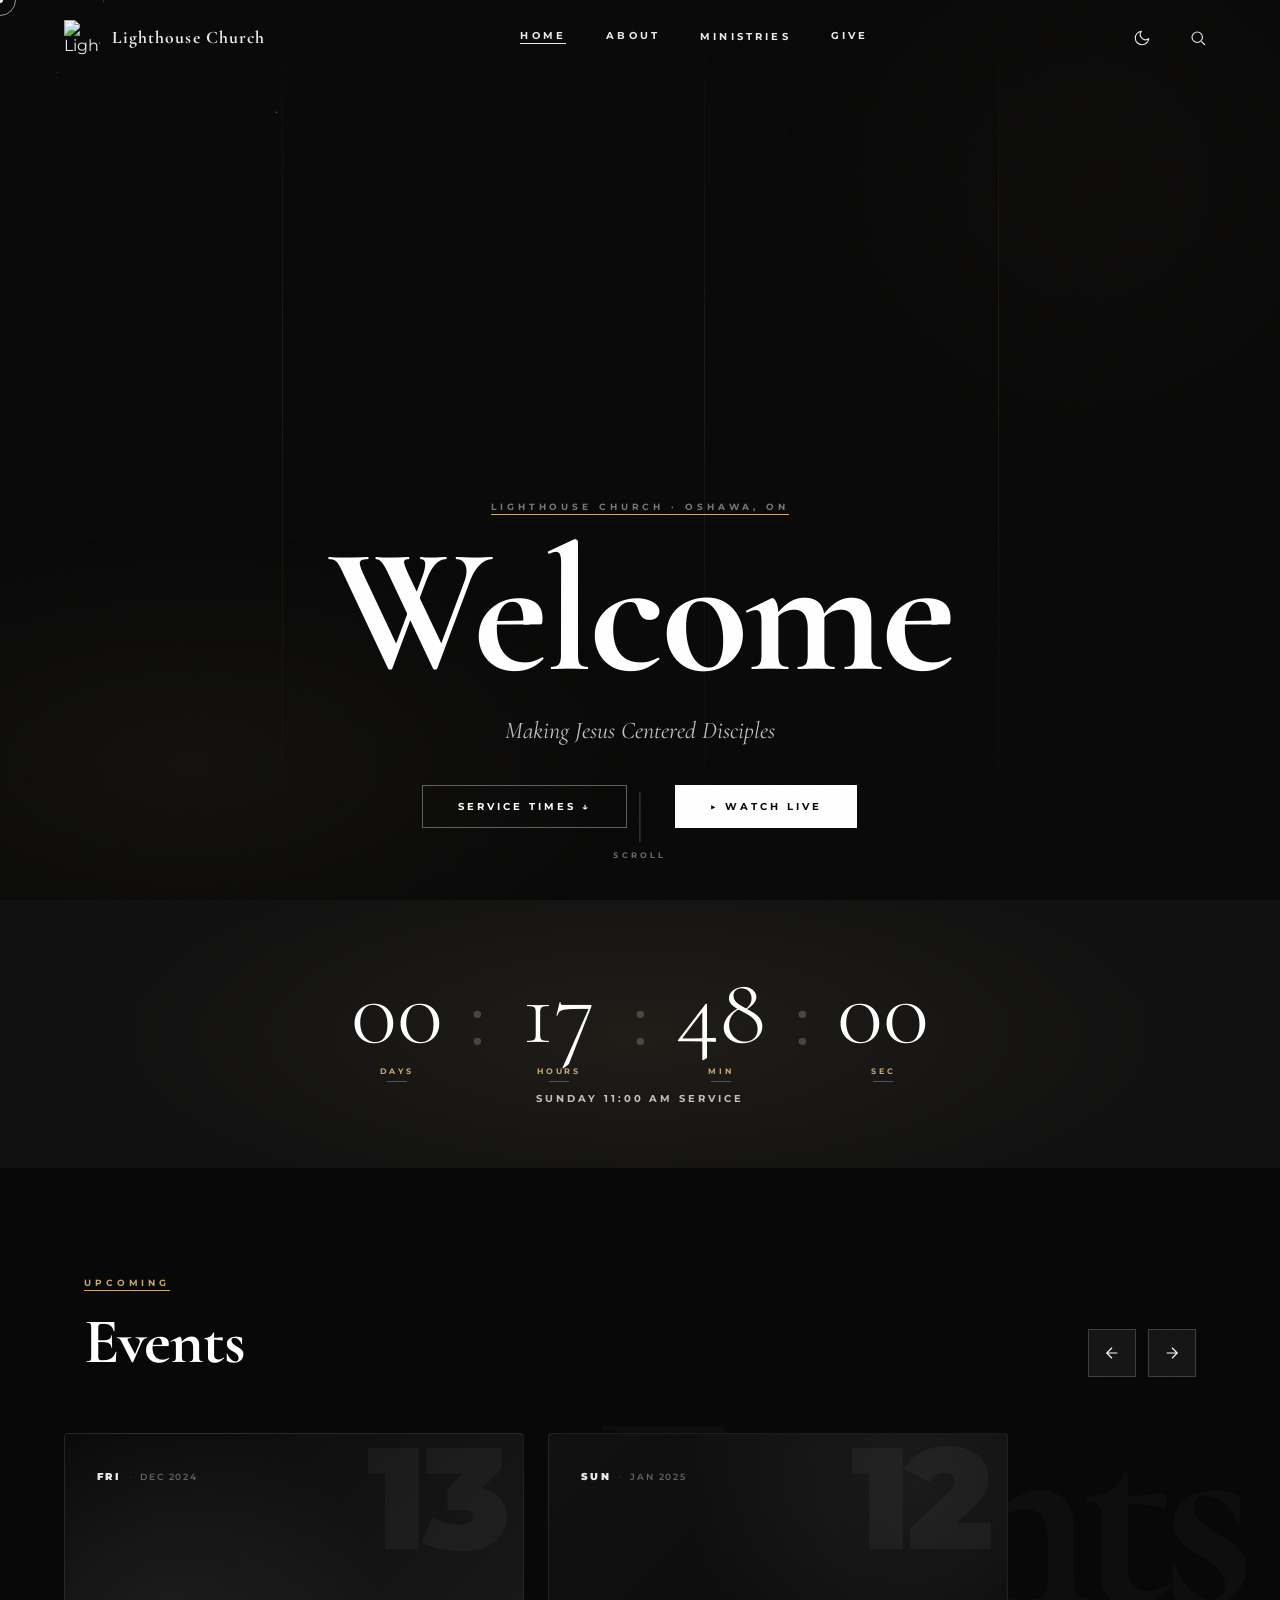
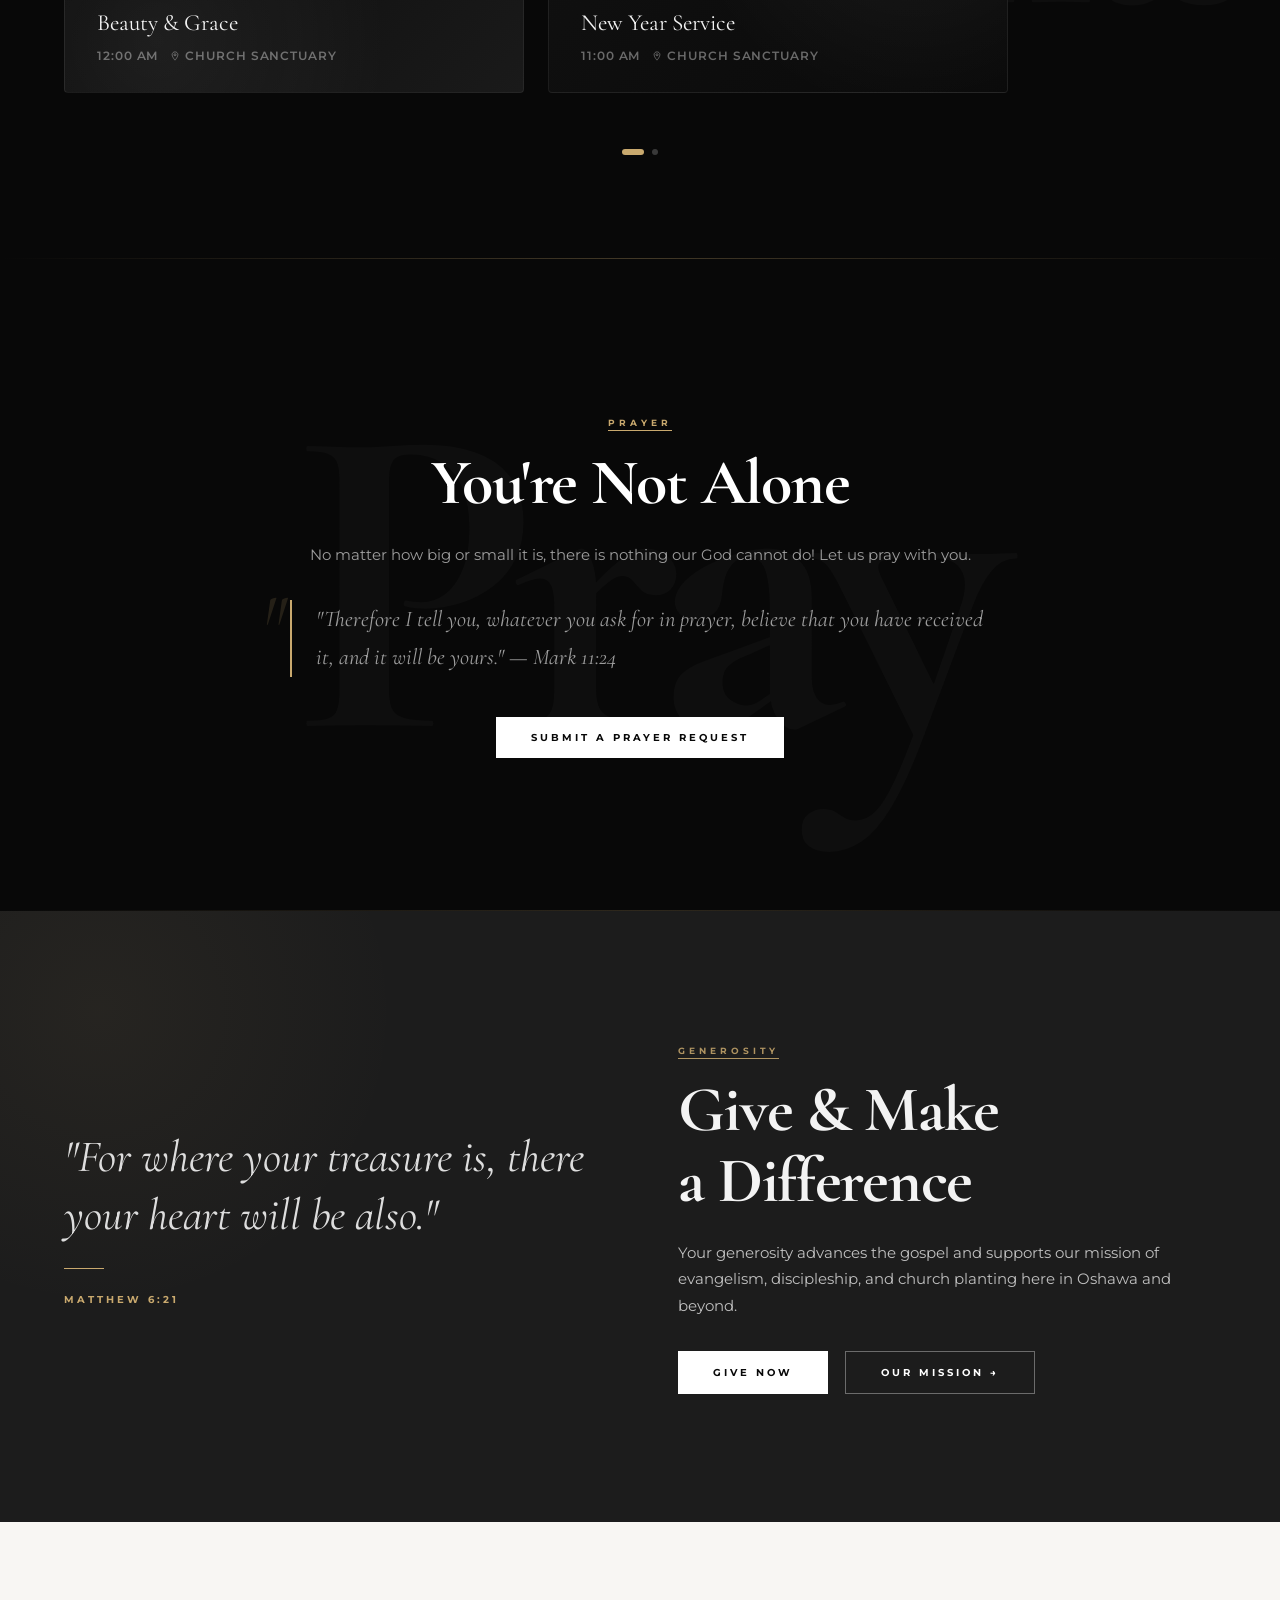
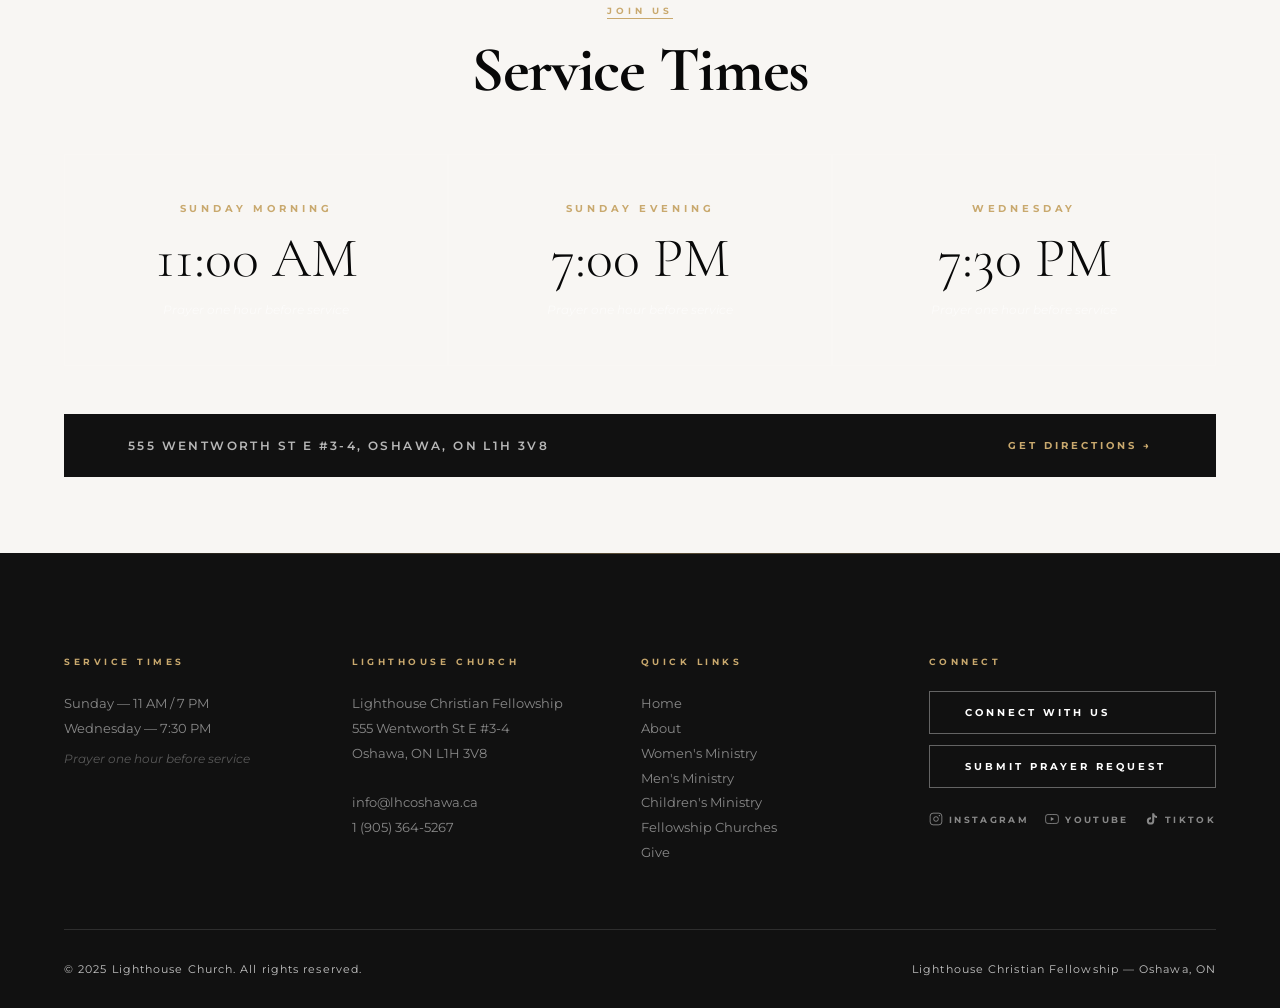
==== commit ebbb4d15: "Add files via upload" ====
--- a/index.html
+++ b/index.html
@@ -202,12 +202,12 @@
     <div class="hero-content">
       <span class="eyebrow eyebrow-light hero-anim hero-anim-1">Lighthouse Church · Oshawa, ON</span>
       <div class="clip-line hero-anim hero-anim-2">
-        <h1 class="hero-h1 clip-line-inner gradient-text">Welcome</h1>
+        <h1 class="hero-h1 clip-line-inner" style="color:#ffffff;">Welcome</h1>
       </div>
       <p class="hero-tagline hero-anim hero-anim-3"><em>Making Jesus Centered Disciples</em></p>
       <div class="hero-btns hero-anim hero-anim-4" style="display:flex;gap:3rem;justify-content:center;flex-wrap:wrap;">
         <a href="#times" class="btn btn-ghost" style="min-width:150px;justify-content:center;" aria-label="Jump to service times"><span>Service Times ↓</span></a>
-        <a href="https://www.youtube.com/@lhcoshawa/live" target="_blank" rel="noopener noreferrer" class="btn btn-solid" style="min-width:180px;justify-content:center;" aria-label="Watch Lighthouse Church live on YouTube"><span>&#9654; Watch Live</span></a>
+        <a href="#countdown" class="btn btn-solid" style="min-width:180px;justify-content:center;" aria-label="Watch Lighthouse Church live on YouTube"><span>&#9654; Watch Live</span></a>
       </div>
     </div>
     <div class="hero-scroll-cue" aria-hidden="true">
@@ -217,7 +217,7 @@
   </section>
 
   <!-- ── COUNTDOWN STRIP ── -->
-  <section class="countdown-strip" aria-label="Countdown to next service">
+  <section class="countdown-strip" id="countdown" aria-label="Countdown to next service">
     <div class="countdown-digits" aria-live="polite" aria-atomic="true">
       <div class="cd-block"><div class="cd-num" id="cd-days">00</div><div class="cd-label">Days</div></div>
       <div class="cd-sep" aria-hidden="true">:</div>
@@ -228,6 +228,14 @@
       <div class="cd-block"><div class="cd-num" id="cd-secs">00</div><div class="cd-label">Sec</div></div>
     </div>
     <p class="countdown-next" id="cd-next">Sunday 11:00 AM Service</p>
+    <!-- Live watch button — shown only when a service is currently on -->
+    <div id="cd-live-btn-wrap" style="display:none;margin-top:1.5rem;">
+      <a id="cd-live-btn" href="https://www.youtube.com/@lhcoshawa/live" target="_blank" rel="noopener noreferrer"
+         class="btn btn-solid" style="display:inline-flex;align-items:center;gap:0.6rem;">
+        <span class="live-dot" style="width:8px;height:8px;flex-shrink:0;"></span>
+        <span id="cd-live-label">Watch Sunday 11:00 AM Live</span>
+      </a>
+    </div>
   </section>
 
   <!-- ── EVENTS ── -->
--- a/styles.css
+++ b/styles.css
@@ -2912,3 +2912,274 @@
     opacity: 1 !important; filter: none !important; transform: none !important;
   }
 }
+
+/* ================================================================
+   FINAL FIXES BATCH
+   ================================================================ */
+
+/* ── BOSTON BLACK = Montserrat weight 900 throughout ────────── */
+@import url('https://fonts.googleapis.com/css2?family=Montserrat:wght@900&display=swap');
+
+:root {
+  --font-black: 'Montserrat', sans-serif;
+}
+
+/* Section titles use Black weight */
+.section-title, .hero-h1, .modal-title {
+  font-weight: 900 !important;
+  letter-spacing: -0.02em;
+}
+
+/* Nav logo text, eyebrow */
+.logo-fallback { font-weight: 900 !important; }
+
+/* ── GOLD REDUCTION — white & black primary palette ──────────── */
+/* Tone down aurora, beam, glow, progress animations */
+.hero-aurora { opacity: 0.4 !important; }
+.hero-beam   { opacity: 0.45 !important; }
+#scroll-progress {
+  background: linear-gradient(90deg, rgba(255,255,255,0.6), #fff, rgba(255,255,255,0.6)) !important;
+  box-shadow: none !important;
+}
+/* Eyebrow stays gold but dimmer */
+.eyebrow { opacity: 0.85; }
+
+/* ── LIGHT MODE: hero overlay — absolute minimum ─────────────── */
+html[data-theme="light"] .hero-overlay {
+  background: linear-gradient(to top,
+    rgba(0,0,0,0.28) 0%,
+    rgba(0,0,0,0.04) 50%,
+    rgba(0,0,0,0.0) 100%) !important;
+}
+/* Sub-page fade bottom — almost invisible in light mode */
+html[data-theme="light"] .page-hero-fade::after {
+  background: linear-gradient(to bottom, transparent 0%, rgba(248,246,243,0.25) 100%) !important;
+}
+
+/* ── LIGHT MODE: ministries dropdown text BLACK ──────────────── */
+html[data-theme="light"] .nav-dropdown {
+  background: #ffffff !important;
+  border: 1px solid rgba(0,0,0,0.08) !important;
+}
+html[data-theme="light"] .nav-dropdown a,
+html[data-theme="light"] .nav-dropdown a:visited {
+  color: #080808 !important;
+  background: transparent !important;
+}
+html[data-theme="light"] .nav-dropdown a:hover {
+  color: #080808 !important;
+  background: rgba(0,0,0,0.04) !important;
+}
+
+/* ── GIVE PAGE: dark mode copy button text WHITE ─────────────── */
+html:not([data-theme="light"]) .btn-outline-dark {
+  color: #ffffff !important;
+  border-color: rgba(255,255,255,0.35) !important;
+}
+html:not([data-theme="light"]) .btn-outline-dark:hover {
+  color: #ffffff !important;
+  background: rgba(255,255,255,0.1) !important;
+}
+html:not([data-theme="light"]) .btn-outline-dark::before {
+  background: rgba(255,255,255,0.08) !important;
+}
+
+/* ── MEN'S MINISTRY: light mode section headings BLACK ───────── */
+html[data-theme="light"] .brotherhood-section .section-title,
+html[data-theme="light"] .brotherhood-section h2,
+html[data-theme="light"] .brotherhood-section h3,
+html[data-theme="light"] .brotherhood-action-title,
+html[data-theme="light"] .mens-events-title,
+html[data-theme="light"] .brotherhood-title { color: #080808 !important; }
+
+/* Feature cards in section-dark-3 become white bg on light mode */
+html[data-theme="light"] .section-dark-3 {
+  background: #f8f6f3 !important;
+  color: #080808 !important;
+}
+html[data-theme="light"] .section-dark-3 .section-title,
+html[data-theme="light"] .section-dark-3 h2,
+html[data-theme="light"] .section-dark-3 h3 { color: #080808 !important; }
+html[data-theme="light"] .section-dark-3 p  { color: rgba(8,8,8,0.65) !important; }
+html[data-theme="light"] .section-dark-3 .eyebrow { color: var(--gold) !important; }
+html[data-theme="light"] .section-dark-3 .feature-card {
+  background: #ffffff !important;
+  border-color: rgba(0,0,0,0.08) !important;
+}
+html[data-theme="light"] .section-dark-3 .feature-card h3 { color: #080808 !important; }
+html[data-theme="light"] .section-dark-3 .feature-card p  { color: rgba(8,8,8,0.6) !important; }
+html[data-theme="light"] .section-dark-3 .card-icon       { color: var(--gold) !important; }
+
+/* Gallery section headings in light */
+html[data-theme="light"] .section-dark-2 {
+  background: #efefef !important;
+  color: #080808 !important;
+}
+html[data-theme="light"] .section-dark-2 .section-title,
+html[data-theme="light"] .section-dark-2 h2,
+html[data-theme="light"] .section-dark-2 h3,
+html[data-theme="light"] .section-dark-2 .eyebrow { color: #080808 !important; }
+html[data-theme="light"] .section-dark-2 .eyebrow  { color: var(--gold) !important; }
+
+/* ── WOMEN'S: Becoming Her BLACK in light mode ───────────────── */
+html[data-theme="light"] .becoming-her-title { color: #080808 !important; }
+
+/* ── WELCOME VIDEO WRAP ───────────────────────────────────────── */
+.welcome-video-wrap {
+  position: relative;
+  width: 100%;
+  height: 100%;
+  min-height: 420px;
+  overflow: hidden;
+  background: #000;
+}
+.welcome-video-iframe {
+  position: absolute;
+  top: 50%; left: 50%;
+  width: 177.78%; /* 16:9 ratio oversized to fill any shape */
+  height: 100%;
+  min-width: 100%;
+  min-height: 56.25%;
+  transform: translate(-50%, -50%);
+  border: none;
+  pointer-events: none;
+  object-fit: cover;
+}
+
+/* ── MINIMAL EVENT CARDS (no images) ─────────────────────────── */
+.evt-card-minimal {
+  position: relative;
+  overflow: hidden;
+  border-radius: 4px;
+  padding: 2.2rem 2rem 1.8rem;
+  display: flex;
+  flex-direction: column;
+  justify-content: space-between;
+  min-height: 260px;
+  border: 1px solid rgba(255,255,255,0.07);
+  transition: transform 0.3s var(--ease), border-color 0.3s var(--ease), box-shadow 0.3s var(--ease);
+  cursor: default;
+}
+.evt-card-minimal:hover {
+  transform: translateY(-4px);
+  border-color: rgba(255,255,255,0.18);
+  box-shadow: 0 20px 50px rgba(0,0,0,0.4);
+}
+
+/* Ghost large day number */
+.evt-ghost-day {
+  position: absolute;
+  top: -0.5rem;
+  right: 1.2rem;
+  font-family: var(--font-sans);
+  font-weight: 900;
+  font-size: 9rem;
+  line-height: 1;
+  color: rgba(255,255,255,0.04);
+  pointer-events: none;
+  user-select: none;
+  letter-spacing: -0.04em;
+  transition: color 0.3s;
+}
+.evt-card-minimal:hover .evt-ghost-day { color: rgba(255,255,255,0.07); }
+
+/* Top badge row */
+.evt-minimal-top {
+  display: flex;
+  align-items: center;
+  gap: 0.5rem;
+  margin-bottom: auto;
+}
+.evt-minimal-dow {
+  font-family: var(--font-sans);
+  font-weight: 900;
+  font-size: 0.6rem;
+  letter-spacing: 0.25em;
+  color: rgba(255,255,255,0.9);
+  text-transform: uppercase;
+}
+.evt-minimal-sep { color: rgba(255,255,255,0.2); font-size: 0.7rem; }
+.evt-minimal-mon {
+  font-family: var(--font-sans);
+  font-weight: 600;
+  font-size: 0.58rem;
+  letter-spacing: 0.2em;
+  color: rgba(255,255,255,0.35);
+  text-transform: uppercase;
+}
+
+/* Body */
+.evt-minimal-body { margin-top: 3rem; }
+.evt-minimal-title {
+  font-family: var(--font-serif);
+  font-size: clamp(1.1rem, 2vw, 1.45rem);
+  font-weight: 400;
+  color: #ffffff;
+  line-height: 1.25;
+  margin-bottom: 0.7rem;
+}
+.evt-minimal-meta {
+  display: flex;
+  align-items: center;
+  gap: 0.75rem;
+  flex-wrap: wrap;
+  font-size: 0.72rem;
+  font-weight: 600;
+  letter-spacing: 0.08em;
+  color: rgba(255,255,255,0.38);
+  text-transform: uppercase;
+}
+.evt-minimal-loc {
+  display: flex;
+  align-items: center;
+  gap: 0.3rem;
+}
+.evt-minimal-desc {
+  font-size: 0.8rem;
+  color: rgba(255,255,255,0.4);
+  line-height: 1.6;
+  margin-top: 0.6rem;
+  display: -webkit-box;
+  -webkit-line-clamp: 2;
+  -webkit-box-orient: vertical;
+  overflow: hidden;
+}
+
+/* Bottom accent line — animates in on hover */
+.evt-minimal-line {
+  position: absolute;
+  bottom: 0; left: 0;
+  height: 2px;
+  width: 0;
+  background: #ffffff;
+  transition: width 0.4s var(--ease);
+}
+.evt-card-minimal:hover .evt-minimal-line { width: 100%; }
+
+/* Light mode event cards */
+html[data-theme="light"] .evt-card-minimal {
+  background: #ffffff !important;
+  border-color: rgba(0,0,0,0.1) !important;
+}
+html[data-theme="light"] .evt-card-minimal:hover {
+  border-color: rgba(0,0,0,0.25) !important;
+  box-shadow: 0 16px 40px rgba(0,0,0,0.12) !important;
+}
+html[data-theme="light"] .evt-ghost-day       { color: rgba(0,0,0,0.04) !important; }
+html[data-theme="light"] .evt-card-minimal:hover .evt-ghost-day { color: rgba(0,0,0,0.08) !important; }
+html[data-theme="light"] .evt-minimal-dow     { color: rgba(0,0,0,0.85) !important; }
+html[data-theme="light"] .evt-minimal-mon     { color: rgba(0,0,0,0.35) !important; }
+html[data-theme="light"] .evt-minimal-title   { color: #080808 !important; }
+html[data-theme="light"] .evt-minimal-meta    { color: rgba(0,0,0,0.38) !important; }
+html[data-theme="light"] .evt-minimal-desc    { color: rgba(0,0,0,0.45) !important; }
+html[data-theme="light"] .evt-minimal-line    { background: #080808 !important; }
+
+/* ── COUNTDOWN LIVE BUTTON ───────────────────────────────────── */
+#cd-live-btn-wrap {
+  animation: cdLiveFade 0.6s var(--ease) forwards;
+}
+@keyframes cdLiveFade {
+  from { opacity: 0; transform: translateY(8px); }
+  to   { opacity: 1; transform: translateY(0); }
+}
+
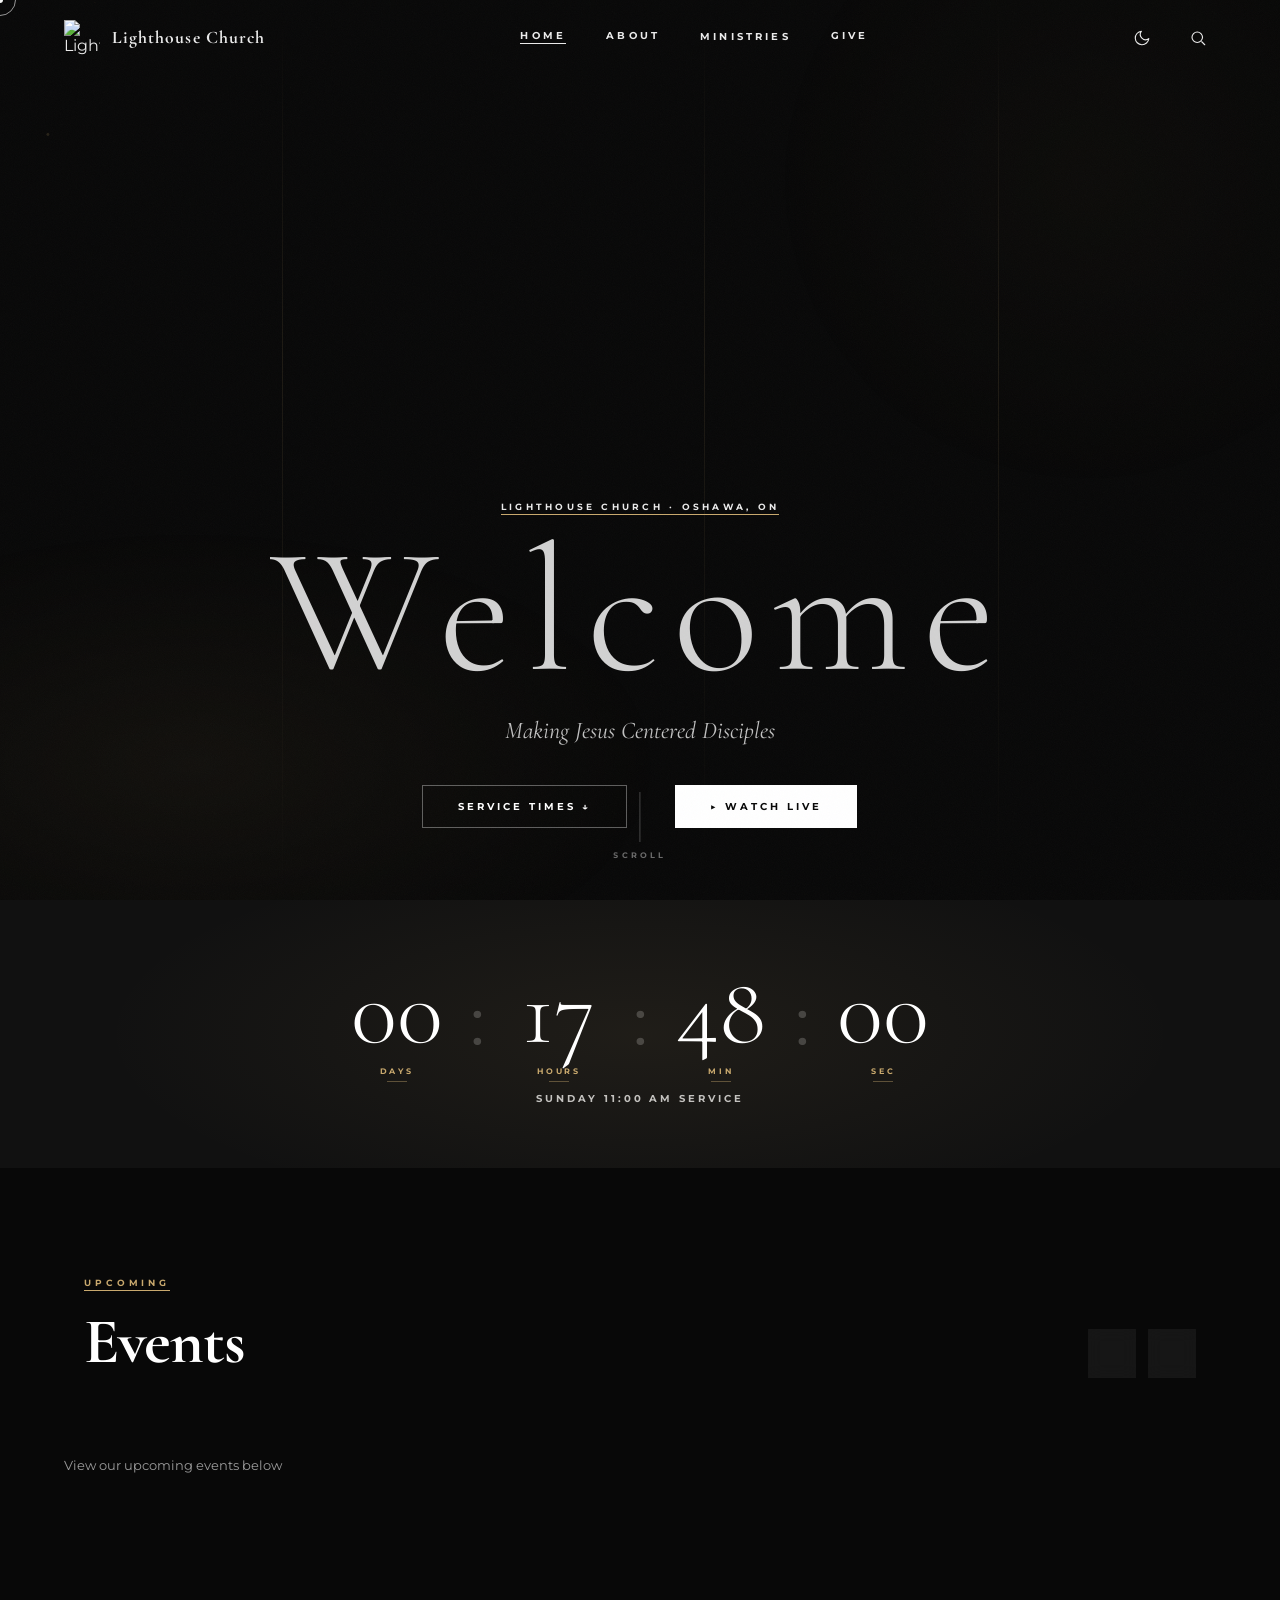
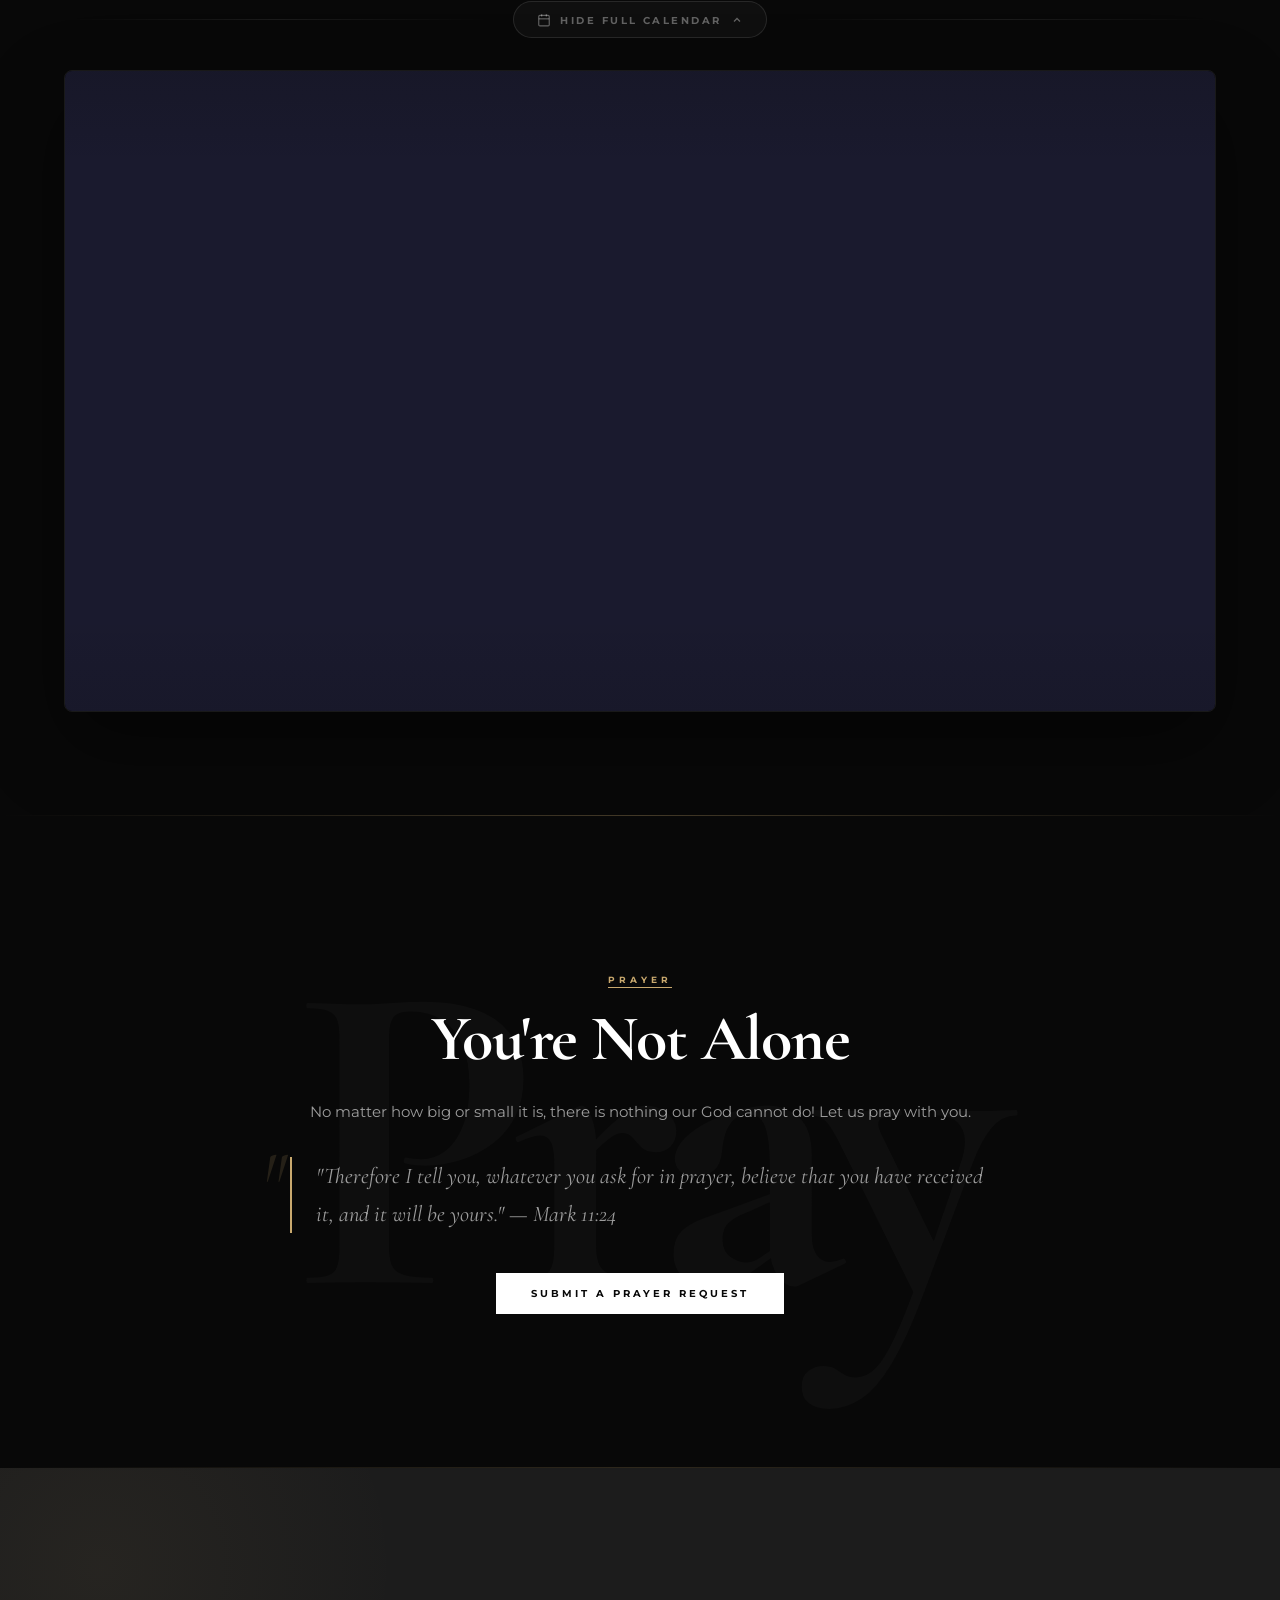
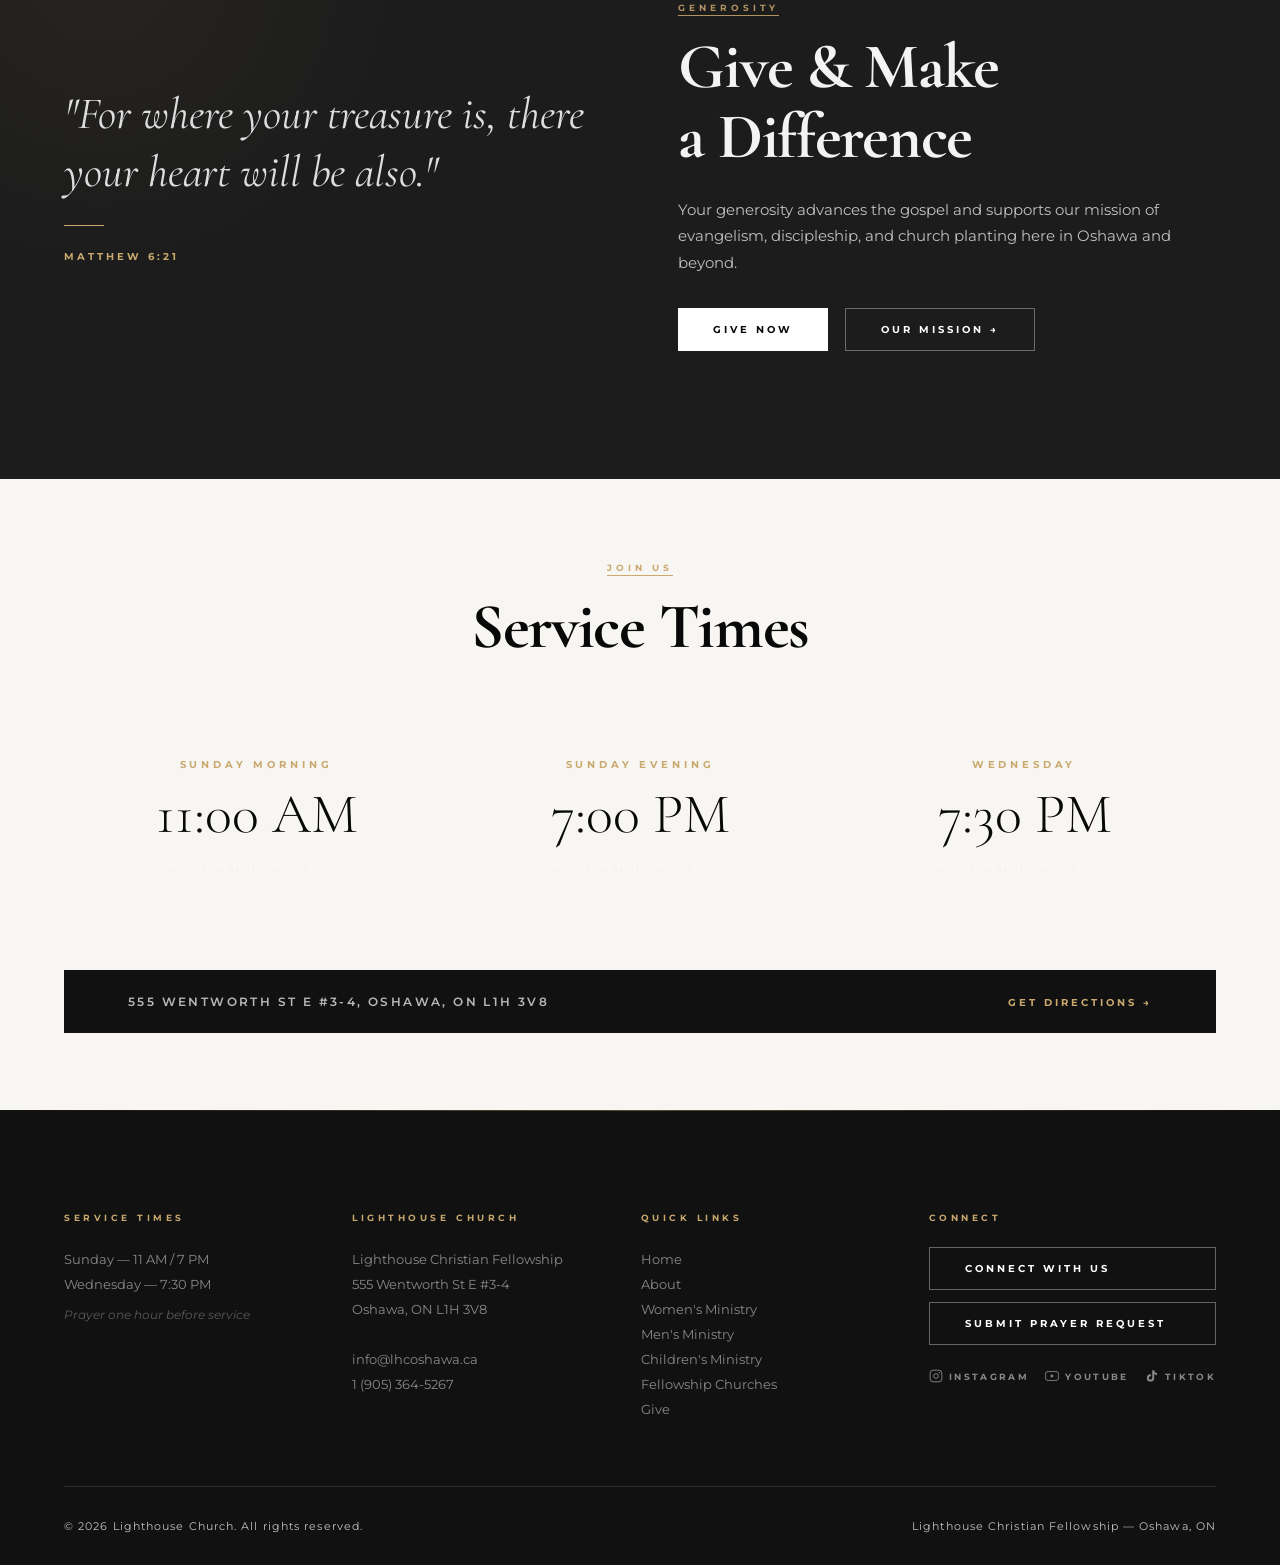
==== commit 5d513dca: "make the footer year dynamic" ====
--- a/index.html
+++ b/index.html
@@ -1,499 +1,1071 @@
-<!DOCTYPE html>
+<!doctype html>
 <html lang="en" data-theme="dark">
-<head>
-  <meta charset="UTF-8">
-  <meta name="viewport" content="width=device-width, initial-scale=1.0, viewport-fit=cover">
-  <title>Lighthouse Church — Oshawa, ON | A Place to Belong</title>
-  <meta name="description" content="Lighthouse Church (Lighthouse Christian Fellowship), Oshawa, Ontario. Sunday services 11 AM & 7 PM, Wednesday 7:30 PM. Making Jesus Centered Disciples. 555 Wentworth St E.">
-  <meta name="keywords" content="Lighthouse Church, Lighthouse Christian Fellowship, Oshawa church, Ontario church, Sunday service, Christian church Oshawa, church near me Oshawa">
-  <meta name="robots" content="index, follow">
-  <meta name="author" content="Lighthouse Christian Fellowship">
-  <meta name="theme-color" content="#080808">
-
-  <!-- Open Graph -->
-  <meta property="og:title" content="Lighthouse Church — Oshawa, ON | A Place to Belong">
-  <meta property="og:description" content="Making Jesus Centered Disciples. Sunday 11 AM & 7 PM, Wednesday 7:30 PM. 555 Wentworth St E, Oshawa, ON.">
-  <meta property="og:type" content="website">
-  <meta property="og:url" content="https://lhcoshawa.ca/">
-  <meta property="og:image" content="https://lh3.googleusercontent.com/d/15nF_hgVVnD4MapxXuzGXncJXqKz8RCFm">
-  <meta property="og:image:width" content="1200">
-  <meta property="og:image:height" content="630">
-  <meta property="og:image:alt" content="Lighthouse Church congregation worshipping in Oshawa, Ontario">
-  <meta property="og:site_name" content="Lighthouse Church Oshawa">
-  <meta property="og:locale" content="en_CA">
-
-  <!-- Twitter Card -->
-  <meta name="twitter:card" content="summary_large_image">
-  <meta name="twitter:site" content="@lhcoshawa">
-  <meta name="twitter:creator" content="@lhcoshawa">
-  <meta name="twitter:title" content="Lighthouse Church — Oshawa, ON">
-  <meta name="twitter:description" content="Making Jesus Centered Disciples. Join us Sunday 11 AM & 7 PM, Wednesday 7:30 PM in Oshawa.">
-  <meta name="twitter:image" content="https://lh3.googleusercontent.com/d/15nF_hgVVnD4MapxXuzGXncJXqKz8RCFm">
-
-  <link rel="canonical" href="https://lhcoshawa.ca/">
-  <link rel="preconnect" href="https://fonts.googleapis.com">
-  <link rel="preconnect" href="https://fonts.gstatic.com" crossorigin>
-  <link rel="icon" type="image/png" href="https://lh3.googleusercontent.com/d/1vhiwXZNViO4mbnkXF1VzT7mFLdoLwfUL">
-  <link rel="apple-touch-icon" href="https://lh3.googleusercontent.com/d/1vhiwXZNViO4mbnkXF1VzT7mFLdoLwfUL">
-  <link rel="stylesheet" href="styles.css">
-
-  <!-- Preload critical font -->
-  <link rel="preload" as="style" href="https://fonts.googleapis.com/css2?family=Cormorant+Garamond:ital,wght@0,300;0,400;0,600;1,300;1,400&family=Montserrat:wght@400;600;700&display=swap">
-  <link href="https://fonts.googleapis.com/css2?family=Cormorant+Garamond:ital,wght@0,300;0,400;0,600;1,300;1,400&family=Montserrat:wght@400;600;700&display=swap" rel="stylesheet">
-
-  <!-- Schema.org: Church + Local Business -->
-  <script type="application/ld+json">
-  {
-    "@context": "https://schema.org",
-    "@type": ["Church", "LocalBusiness"],
-    "name": "Lighthouse Christian Fellowship",
-    "alternateName": "Lighthouse Church",
-    "description": "Making Jesus Centered Disciples — A welcoming Christian church in Oshawa, Ontario",
-    "url": "https://lhcoshawa.ca",
-    "telephone": "+19053645267",
-    "email": "info@lhcoshawa.ca",
-    "priceRange": "Free",
-    "address": {
-      "@type": "PostalAddress",
-      "streetAddress": "555 Wentworth St E #3-4",
-      "addressLocality": "Oshawa",
-      "addressRegion": "ON",
-      "postalCode": "L1H 3V8",
-      "addressCountry": "CA"
-    },
-    "geo": {
-      "@type": "GeoCoordinates",
-      "latitude": 43.8975,
-      "longitude": -78.8380
-    },
-    "openingHoursSpecification": [
-      { "@type": "OpeningHoursSpecification", "dayOfWeek": "Sunday",    "opens": "11:00", "closes": "12:30" },
-      { "@type": "OpeningHoursSpecification", "dayOfWeek": "Sunday",    "opens": "19:00", "closes": "20:30" },
-      { "@type": "OpeningHoursSpecification", "dayOfWeek": "Wednesday", "opens": "19:30", "closes": "21:00" }
-    ],
-    "sameAs": [
-      "https://www.instagram.com/lhcoshawa/",
-      "https://www.youtube.com/@lhcoshawa",
-      "https://www.tiktok.com/@lhcoshawa"
-    ],
-    "image": "https://lh3.googleusercontent.com/d/15nF_hgVVnD4MapxXuzGXncJXqKz8RCFm",
-    "hasMap": "https://maps.google.com/?q=555+Wentworth+St+E+Oshawa+ON"
-  }
-  </script>
-
-  <!-- FAQ Schema -->
-  <script type="application/ld+json">
-  {
-    "@context": "https://schema.org",
-    "@type": "FAQPage",
-    "mainEntity": [
+  <head>
+    <meta charset="UTF-8" />
+    <meta
+      name="viewport"
+      content="width=device-width, initial-scale=1.0, viewport-fit=cover"
+    />
+    <title>Lighthouse Church — Oshawa, ON | A Place to Belong</title>
+    <meta
+      name="description"
+      content="Lighthouse Church (Lighthouse Christian Fellowship), Oshawa, Ontario. Sunday services 11 AM & 7 PM, Wednesday 7:30 PM. Making Jesus Centered Disciples. 555 Wentworth St E."
+    />
+    <meta
+      name="keywords"
+      content="Lighthouse Church, Lighthouse Christian Fellowship, Oshawa church, Ontario church, Sunday service, Christian church Oshawa, church near me Oshawa"
+    />
+    <meta name="robots" content="index, follow" />
+    <meta name="author" content="Lighthouse Christian Fellowship" />
+    <meta name="theme-color" content="#080808" />
+
+    <!-- Open Graph -->
+    <meta
+      property="og:title"
+      content="Lighthouse Church — Oshawa, ON | A Place to Belong"
+    />
+    <meta
+      property="og:description"
+      content="Making Jesus Centered Disciples. Sunday 11 AM & 7 PM, Wednesday 7:30 PM. 555 Wentworth St E, Oshawa, ON."
+    />
+    <meta property="og:type" content="website" />
+    <meta property="og:url" content="https://lhcoshawa.ca/" />
+    <meta
+      property="og:image"
+      content="https://lh3.googleusercontent.com/d/15nF_hgVVnD4MapxXuzGXncJXqKz8RCFm"
+    />
+    <meta property="og:image:width" content="1200" />
+    <meta property="og:image:height" content="630" />
+    <meta
+      property="og:image:alt"
+      content="Lighthouse Church congregation worshipping in Oshawa, Ontario"
+    />
+    <meta property="og:site_name" content="Lighthouse Church Oshawa" />
+    <meta property="og:locale" content="en_CA" />
+
+    <!-- Twitter Card -->
+    <meta name="twitter:card" content="summary_large_image" />
+    <meta name="twitter:site" content="@lhcoshawa" />
+    <meta name="twitter:creator" content="@lhcoshawa" />
+    <meta name="twitter:title" content="Lighthouse Church — Oshawa, ON" />
+    <meta
+      name="twitter:description"
+      content="Making Jesus Centered Disciples. Join us Sunday 11 AM & 7 PM, Wednesday 7:30 PM in Oshawa."
+    />
+    <meta
+      name="twitter:image"
+      content="https://lh3.googleusercontent.com/d/15nF_hgVVnD4MapxXuzGXncJXqKz8RCFm"
+    />
+
+    <link rel="canonical" href="https://lhcoshawa.ca/" />
+    <link rel="preconnect" href="https://fonts.googleapis.com" />
+    <link rel="preconnect" href="https://fonts.gstatic.com" crossorigin />
+    <link
+      rel="icon"
+      type="image/png"
+      href="https://lh3.googleusercontent.com/d/1vhiwXZNViO4mbnkXF1VzT7mFLdoLwfUL"
+    />
+    <link
+      rel="apple-touch-icon"
+      href="https://lh3.googleusercontent.com/d/1vhiwXZNViO4mbnkXF1VzT7mFLdoLwfUL"
+    />
+    <link rel="stylesheet" href="styles.css" />
+
+    <!-- Preload critical font -->
+    <link
+      rel="preload"
+      as="style"
+      href="https://fonts.googleapis.com/css2?family=Cormorant+Garamond:ital,wght@0,300;0,400;0,600;1,300;1,400&family=Montserrat:wght@400;600;700&display=swap"
+    />
+    <link
+      href="https://fonts.googleapis.com/css2?family=Cormorant+Garamond:ital,wght@0,300;0,400;0,600;1,300;1,400&family=Montserrat:wght@400;600;700&display=swap"
+      rel="stylesheet"
+    />
+
+    <!-- Schema.org: Church + Local Business -->
+    <script type="application/ld+json">
       {
-        "@type": "Question",
-        "name": "What are Lighthouse Church's service times?",
-        "acceptedAnswer": { "@type": "Answer", "text": "We meet Sunday mornings at 11:00 AM, Sunday evenings at 7:00 PM, and Wednesday evenings at 7:30 PM. Prayer starts one hour before each service." }
-      },
+        "@context": "https://schema.org",
+        "@type": ["Church", "LocalBusiness"],
+        "name": "Lighthouse Christian Fellowship",
+        "alternateName": "Lighthouse Church",
+        "description": "Making Jesus Centered Disciples — A welcoming Christian church in Oshawa, Ontario",
+        "url": "https://lhcoshawa.ca",
+        "telephone": "+19053645267",
+        "email": "info@lhcoshawa.ca",
+        "priceRange": "Free",
+        "address": {
+          "@type": "PostalAddress",
+          "streetAddress": "555 Wentworth St E #3-4",
+          "addressLocality": "Oshawa",
+          "addressRegion": "ON",
+          "postalCode": "L1H 3V8",
+          "addressCountry": "CA"
+        },
+        "geo": {
+          "@type": "GeoCoordinates",
+          "latitude": 43.8975,
+          "longitude": -78.838
+        },
+        "openingHoursSpecification": [
+          {
+            "@type": "OpeningHoursSpecification",
+            "dayOfWeek": "Sunday",
+            "opens": "11:00",
+            "closes": "12:30"
+          },
+          {
+            "@type": "OpeningHoursSpecification",
+            "dayOfWeek": "Sunday",
+            "opens": "19:00",
+            "closes": "20:30"
+          },
+          {
+            "@type": "OpeningHoursSpecification",
+            "dayOfWeek": "Wednesday",
+            "opens": "19:30",
+            "closes": "21:00"
+          }
+        ],
+        "sameAs": [
+          "https://www.instagram.com/lhcoshawa/",
+          "https://www.youtube.com/@lhcoshawa",
+          "https://www.tiktok.com/@lhcoshawa"
+        ],
+        "image": "https://lh3.googleusercontent.com/d/15nF_hgVVnD4MapxXuzGXncJXqKz8RCFm",
+        "hasMap": "https://maps.google.com/?q=555+Wentworth+St+E+Oshawa+ON"
+      }
+    </script>
+
+    <!-- FAQ Schema -->
+    <script type="application/ld+json">
       {
-        "@type": "Question",
-        "name": "Where is Lighthouse Church located?",
-        "acceptedAnswer": { "@type": "Answer", "text": "Lighthouse Church (Lighthouse Christian Fellowship) is located at 555 Wentworth St E #3-4, Oshawa, ON L1H 3V8." }
-      },
-      {
-        "@type": "Question",
-        "name": "Does Lighthouse Church stream online?",
-        "acceptedAnswer": { "@type": "Answer", "text": "Yes! You can watch our services live on YouTube at youtube.com/@lhcoshawa." }
+        "@context": "https://schema.org",
+        "@type": "FAQPage",
+        "mainEntity": [
+          {
+            "@type": "Question",
+            "name": "What are Lighthouse Church's service times?",
+            "acceptedAnswer": {
+              "@type": "Answer",
+              "text": "We meet Sunday mornings at 11:00 AM, Sunday evenings at 7:00 PM, and Wednesday evenings at 7:30 PM. Prayer starts one hour before each service."
+            }
+          },
+          {
+            "@type": "Question",
+            "name": "Where is Lighthouse Church located?",
+            "acceptedAnswer": {
+              "@type": "Answer",
+              "text": "Lighthouse Church (Lighthouse Christian Fellowship) is located at 555 Wentworth St E #3-4, Oshawa, ON L1H 3V8."
+            }
+          },
+          {
+            "@type": "Question",
+            "name": "Does Lighthouse Church stream online?",
+            "acceptedAnswer": {
+              "@type": "Answer",
+              "text": "Yes! You can watch our services live on YouTube at youtube.com/@lhcoshawa."
+            }
+          }
+        ]
       }
-    ]
-  }
-  </script>
-</head>
-<body>
-
-<!-- PAGE LOADER -->
-<div id="page-loader" aria-hidden="true">
-  <div class="loader-logo">Lighthouse Church</div>
-  <div class="loader-bar-wrap"><div class="loader-bar"></div></div>
-</div>
-
-<!-- SCROLL PROGRESS -->
-<div id="scroll-progress" aria-hidden="true"></div>
-
-<!-- CUSTOM CURSOR -->
-<div id="cursor-dot" aria-hidden="true"></div>
-<div id="cursor-ring" aria-hidden="true"></div>
-
-<!-- NAVIGATION -->
-<header id="nav" role="banner">
-  <a href="index.html" class="nav-logo" aria-label="Lighthouse Church — Home">
-    <img src="https://lh3.googleusercontent.com/d/1vhiwXZNViO4mbnkXF1VzT7mFLdoLwfUL"
-         alt="Lighthouse Church logo" class="nav-logo-img" loading="eager" width="36" height="36">
-    <span class="logo-fallback">Lighthouse Church</span>
-  </a>
-  <nav class="nav-links" role="navigation" aria-label="Main navigation">
-    <a href="index.html" aria-current="page">Home</a>
-    <a href="about.html">About</a>
-    <div class="nav-dropdown-wrap">
-      <button id="ministries-btn" aria-haspopup="true" aria-expanded="false">Ministries</button>
-      <div id="ministries-dropdown" class="nav-dropdown" role="menu">
-        <a href="womens-ministry.html" role="menuitem"><span class="dd-dash">—</span> Women's Ministry</a>
-        <a href="mens-ministry.html"   role="menuitem"><span class="dd-dash">—</span> Men's Ministry</a>
-        <a href="childrens-ministry.html" role="menuitem"><span class="dd-dash">—</span> Children's Ministry</a>
-        <a href="fellowship.html"      role="menuitem"><span class="dd-dash">—</span> Fellowship Churches</a>
+    </script>
+  </head>
+  <body>
+    <!-- PAGE LOADER -->
+    <div id="page-loader" aria-hidden="true">
+      <div class="loader-logo">Lighthouse Church</div>
+      <div class="loader-bar-wrap"><div class="loader-bar"></div></div>
+    </div>
+
+    <!-- SCROLL PROGRESS -->
+    <div id="scroll-progress" aria-hidden="true"></div>
+
+    <!-- CUSTOM CURSOR -->
+    <div id="cursor-dot" aria-hidden="true"></div>
+    <div id="cursor-ring" aria-hidden="true"></div>
+
+    <!-- NAVIGATION -->
+    <header id="nav" role="banner">
+      <a
+        href="index.html"
+        class="nav-logo"
+        aria-label="Lighthouse Church — Home"
+      >
+        <img
+          src="https://lh3.googleusercontent.com/d/1vhiwXZNViO4mbnkXF1VzT7mFLdoLwfUL"
+          alt="Lighthouse Church logo"
+          class="nav-logo-img"
+          loading="eager"
+          width="36"
+          height="36"
+        />
+        <span class="logo-fallback">Lighthouse Church</span>
+      </a>
+      <nav class="nav-links" role="navigation" aria-label="Main navigation">
+        <a href="index.html" aria-current="page">Home</a>
+        <a href="about.html">About</a>
+        <div class="nav-dropdown-wrap">
+          <button
+            id="ministries-btn"
+            aria-haspopup="true"
+            aria-expanded="false"
+          >
+            Ministries
+          </button>
+          <div id="ministries-dropdown" class="nav-dropdown" role="menu">
+            <a href="womens-ministry.html" role="menuitem"
+              ><span class="dd-dash">—</span> Women's Ministry</a
+            >
+            <a href="mens-ministry.html" role="menuitem"
+              ><span class="dd-dash">—</span> Men's Ministry</a
+            >
+            <a href="childrens-ministry.html" role="menuitem"
+              ><span class="dd-dash">—</span> Children's Ministry</a
+            >
+            <a href="fellowship.html" role="menuitem"
+              ><span class="dd-dash">—</span> Fellowship Churches</a
+            >
+          </div>
+        </div>
+        <a href="giving.html">Give</a>
+      </nav>
+      <div class="nav-icons">
+        <button
+          class="nav-icon-btn theme-toggle"
+          aria-label="Toggle light/dark theme"
+        >
+          <svg
+            class="theme-moon"
+            xmlns="http://www.w3.org/2000/svg"
+            fill="none"
+            viewBox="0 0 24 24"
+            stroke="currentColor"
+          >
+            <path
+              stroke-linecap="round"
+              stroke-linejoin="round"
+              stroke-width="1.5"
+              d="M21 12.79A9 9 0 1111.21 3a7 7 0 009.79 9.79z"
+            />
+          </svg>
+          <svg
+            class="theme-sun"
+            xmlns="http://www.w3.org/2000/svg"
+            fill="none"
+            viewBox="0 0 24 24"
+            stroke="currentColor"
+            style="display: none"
+          >
+            <circle cx="12" cy="12" r="5" stroke-width="1.5" />
+            <path
+              stroke-linecap="round"
+              stroke-width="1.5"
+              d="M12 2v2m0 16v2M4.22 4.22l1.42 1.42m12.72 12.72 1.42 1.42M2 12h2m16 0h2M4.22 19.78l1.42-1.42M18.36 5.64l1.42-1.42"
+            />
+          </svg>
+        </button>
+        <button
+          class="nav-icon-btn search-open-btn"
+          aria-label="Open site search"
+        >
+          <svg
+            xmlns="http://www.w3.org/2000/svg"
+            fill="none"
+            viewBox="0 0 24 24"
+            stroke="currentColor"
+          >
+            <circle cx="11" cy="11" r="7" stroke-width="1.5" />
+            <path stroke-linecap="round" stroke-width="1.5" d="m21 21-4-4" />
+          </svg>
+        </button>
+        <button
+          class="nav-hamburger"
+          id="hamburger"
+          aria-label="Open navigation menu"
+          aria-expanded="false"
+        >
+          <span></span><span></span><span></span>
+        </button>
       </div>
-    </div>
-    <a href="giving.html">Give</a>
-  </nav>
-  <div class="nav-icons">
-    <button class="nav-icon-btn theme-toggle" aria-label="Toggle light/dark theme">
-      <svg class="theme-moon" xmlns="http://www.w3.org/2000/svg" fill="none" viewBox="0 0 24 24" stroke="currentColor"><path stroke-linecap="round" stroke-linejoin="round" stroke-width="1.5" d="M21 12.79A9 9 0 1111.21 3a7 7 0 009.79 9.79z"/></svg>
-      <svg class="theme-sun"  xmlns="http://www.w3.org/2000/svg" fill="none" viewBox="0 0 24 24" stroke="currentColor" style="display:none"><circle cx="12" cy="12" r="5" stroke-width="1.5"/><path stroke-linecap="round" stroke-width="1.5" d="M12 2v2m0 16v2M4.22 4.22l1.42 1.42m12.72 12.72 1.42 1.42M2 12h2m16 0h2M4.22 19.78l1.42-1.42M18.36 5.64l1.42-1.42"/></svg>
-    </button>
-    <button class="nav-icon-btn search-open-btn" aria-label="Open site search">
-      <svg xmlns="http://www.w3.org/2000/svg" fill="none" viewBox="0 0 24 24" stroke="currentColor"><circle cx="11" cy="11" r="7" stroke-width="1.5"/><path stroke-linecap="round" stroke-width="1.5" d="m21 21-4-4"/></svg>
-    </button>
-    <button class="nav-hamburger" id="hamburger" aria-label="Open navigation menu" aria-expanded="false">
-      <span></span><span></span><span></span>
-    </button>
-  </div>
-</header>
-
-<!-- MOBILE MENU -->
-<div id="mobile-menu" aria-modal="true" role="dialog" aria-label="Navigation menu">
-  <nav class="mobile-nav-links">
-    <a href="index.html">Home</a>
-    <a href="about.html">About</a>
-    <a href="womens-ministry.html">Women's Ministry</a>
-    <a href="mens-ministry.html">Men's Ministry</a>
-    <a href="childrens-ministry.html">Children's Ministry</a>
-    <a href="fellowship.html">Fellowship Churches</a>
-    <a href="giving.html">Give</a>
-  </nav>
-  <div class="mobile-menu-footer">
-    <button class="btn btn-ghost" data-prayer><span>Submit Prayer Request</span></button>
-  </div>
-</div>
-
-<!-- SEARCH OVERLAY -->
-<div id="search-overlay" role="dialog" aria-modal="true" aria-label="Site search">
-  <button class="search-close" aria-label="Close search">×</button>
-  <div class="search-wrap">
-    <p class="search-label">Search</p>
-    <input type="search" id="search-input" placeholder="Type to search…" autocomplete="off" aria-label="Search Lighthouse Church">
-    <div id="search-results" role="listbox"></div>
-  </div>
-</div>
-
-<!-- MAIN CONTENT -->
-<main id="main-content">
-
-  <!-- ── SECTION 1: CINEMATIC HERO ── -->
-  <section class="page-hero" aria-label="Welcome to Lighthouse Church" itemscope itemtype="https://schema.org/WPHeader">
-    <!-- Particle canvas -->
-    <canvas id="hero-canvas" aria-hidden="true"></canvas>
-    <!-- Aurora gradient -->
-    <div class="hero-aurora" aria-hidden="true"></div>
-    <!-- Light beams -->
-    <div class="hero-beam" style="left:22%" aria-hidden="true"></div>
-    <div class="hero-beam" style="left:55%" aria-hidden="true"></div>
-    <div class="hero-beam" style="left:78%" aria-hidden="true"></div>
-
-    <div class="hero-bg" style="background-image:url('https://lh3.googleusercontent.com/d/15nF_hgVVnD4MapxXuzGXncJXqKz8RCFm')" role="img" aria-label="Lighthouse Church congregation gathered in worship"></div>
-    <div class="hero-overlay"></div>
-
-    <div class="hero-content">
-      <span class="eyebrow eyebrow-light hero-anim hero-anim-1">Lighthouse Church · Oshawa, ON</span>
-      <div class="clip-line hero-anim hero-anim-2">
-        <h1 class="hero-h1 clip-line-inner" style="color:#ffffff;">Welcome</h1>
-      </div>
-      <p class="hero-tagline hero-anim hero-anim-3"><em>Making Jesus Centered Disciples</em></p>
-      <div class="hero-btns hero-anim hero-anim-4" style="display:flex;gap:3rem;justify-content:center;flex-wrap:wrap;">
-        <a href="#times" class="btn btn-ghost" style="min-width:150px;justify-content:center;" aria-label="Jump to service times"><span>Service Times ↓</span></a>
-        <a href="#countdown" class="btn btn-solid" style="min-width:180px;justify-content:center;" aria-label="Watch Lighthouse Church live on YouTube"><span>&#9654; Watch Live</span></a>
-      </div>
-    </div>
-    <div class="hero-scroll-cue" aria-hidden="true">
-      <div class="scroll-line"></div>
-      <span>Scroll</span>
-    </div>
-  </section>
-
-  <!-- ── COUNTDOWN STRIP ── -->
-  <section class="countdown-strip" id="countdown" aria-label="Countdown to next service">
-    <div class="countdown-digits" aria-live="polite" aria-atomic="true">
-      <div class="cd-block"><div class="cd-num" id="cd-days">00</div><div class="cd-label">Days</div></div>
-      <div class="cd-sep" aria-hidden="true">:</div>
-      <div class="cd-block"><div class="cd-num" id="cd-hrs">00</div><div class="cd-label">Hours</div></div>
-      <div class="cd-sep" aria-hidden="true">:</div>
-      <div class="cd-block"><div class="cd-num" id="cd-mins">00</div><div class="cd-label">Min</div></div>
-      <div class="cd-sep" aria-hidden="true">:</div>
-      <div class="cd-block"><div class="cd-num" id="cd-secs">00</div><div class="cd-label">Sec</div></div>
-    </div>
-    <p class="countdown-next" id="cd-next">Sunday 11:00 AM Service</p>
-    <!-- Live watch button — shown only when a service is currently on -->
-    <div id="cd-live-btn-wrap" style="display:none;margin-top:1.5rem;">
-      <a id="cd-live-btn" href="https://www.youtube.com/@lhcoshawa/live" target="_blank" rel="noopener noreferrer"
-         class="btn btn-solid" style="display:inline-flex;align-items:center;gap:0.6rem;">
-        <span class="live-dot" style="width:8px;height:8px;flex-shrink:0;"></span>
-        <span id="cd-live-label">Watch Sunday 11:00 AM Live</span>
-      </a>
-    </div>
-  </section>
-
-  <!-- ── EVENTS ── -->
-  <section class="evt-section" id="events" aria-label="Upcoming events at Lighthouse Church">
-    <div class="evt-header container">
-      <div>
-        <span class="eyebrow reveal">Upcoming</span>
-        <h2 class="section-title reveal stagger-1" style="color:var(--ink);">Events</h2>
-      </div>
-      <div class="evt-nav" aria-label="Carousel controls">
-        <button class="evt-arrow" id="evt-prev" aria-label="Previous events">
-          <svg viewBox="0 0 24 24" fill="none" stroke="currentColor" stroke-width="1.5"><path d="M19 12H5M12 5l-7 7 7 7"/></svg>
-        </button>
-        <button class="evt-arrow" id="evt-next" aria-label="Next events">
-          <svg viewBox="0 0 24 24" fill="none" stroke="currentColor" stroke-width="1.5"><path d="M5 12h14M12 19l7-7-7-7"/></svg>
+    </header>
+
+    <!-- MOBILE MENU -->
+    <div
+      id="mobile-menu"
+      aria-modal="true"
+      role="dialog"
+      aria-label="Navigation menu"
+    >
+      <nav class="mobile-nav-links">
+        <a href="index.html">Home</a>
+        <a href="about.html">About</a>
+        <a href="womens-ministry.html">Women's Ministry</a>
+        <a href="mens-ministry.html">Men's Ministry</a>
+        <a href="childrens-ministry.html">Children's Ministry</a>
+        <a href="fellowship.html">Fellowship Churches</a>
+        <a href="giving.html">Give</a>
+      </nav>
+      <div class="mobile-menu-footer">
+        <button class="btn btn-ghost" data-prayer>
+          <span>Submit Prayer Request</span>
         </button>
       </div>
     </div>
-    <div class="evt-track-wrap">
-      <div class="evt-track" id="events-container">
-        <div class="evt-skeleton"></div>
-        <div class="evt-skeleton"></div>
-        <div class="evt-skeleton"></div>
+
+    <!-- SEARCH OVERLAY -->
+    <div
+      id="search-overlay"
+      role="dialog"
+      aria-modal="true"
+      aria-label="Site search"
+    >
+      <button class="search-close" aria-label="Close search">×</button>
+      <div class="search-wrap">
+        <p class="search-label">Search</p>
+        <input
+          type="search"
+          id="search-input"
+          placeholder="Type to search…"
+          autocomplete="off"
+          aria-label="Search Lighthouse Church"
+        />
+        <div id="search-results" role="listbox"></div>
       </div>
     </div>
-    <div class="evt-dots" id="evt-dots" aria-label="Carousel position indicators"></div>
-  </section>
-
-  <!-- ── PRAYER ── -->
-  <section class="section-dark prayer-section" id="prayer" aria-label="Submit a prayer request">
-    <div class="prayer-watermark" aria-hidden="true">Pray</div>
-    <div class="prayer-content">
-      <span class="eyebrow reveal">Prayer</span>
-      <h2 class="section-title reveal stagger-1" style="color:#fff;">You're Not Alone</h2>
-      <p class="reveal stagger-2" style="font-size:0.92rem;line-height:1.8;color:rgba(255,255,255,0.6);margin-bottom:1.5rem;">No matter how big or small it is, there is nothing our God cannot do! Let us pray with you.</p>
-      <blockquote class="prayer-scripture reveal stagger-3">
-        "Therefore I tell you, whatever you ask for in prayer, believe that you have received it, and it will be yours." — Mark 11:24
-      </blockquote>
-      <button class="btn btn-solid reveal stagger-4" data-prayer aria-haspopup="dialog"><span>Submit a Prayer Request</span></button>
+
+    <!-- MAIN CONTENT -->
+    <main id="main-content">
+      <!-- ── SECTION 1: CINEMATIC HERO ── -->
+      <section
+        class="page-hero"
+        aria-label="Welcome to Lighthouse Church"
+        itemscope
+        itemtype="https://schema.org/WPHeader"
+      >
+        <!-- Particle canvas -->
+        <canvas id="hero-canvas" aria-hidden="true"></canvas>
+        <!-- Aurora gradient -->
+        <div class="hero-aurora" aria-hidden="true"></div>
+        <!-- Light beams -->
+        <div class="hero-beam" style="left: 22%" aria-hidden="true"></div>
+        <div class="hero-beam" style="left: 55%" aria-hidden="true"></div>
+        <div class="hero-beam" style="left: 78%" aria-hidden="true"></div>
+
+        <div
+          class="hero-bg"
+          style="
+            background-image: url(&quot;https://lh3.googleusercontent.com/d/15nF_hgVVnD4MapxXuzGXncJXqKz8RCFm&quot;);
+          "
+          role="img"
+          aria-label="Lighthouse Church congregation gathered in worship"
+        ></div>
+        <div class="hero-overlay"></div>
+
+        <div class="hero-content">
+          <span class="eyebrow eyebrow-light hero-anim hero-anim-1"
+            >Lighthouse Church · Oshawa, ON</span
+          >
+          <div class="clip-line hero-anim hero-anim-2">
+            <h1 class="hero-h1 clip-line-inner" style="color: #ffffff">
+              Welcome
+            </h1>
+          </div>
+          <p class="hero-tagline hero-anim hero-anim-3">
+            <em>Making Jesus Centered Disciples</em>
+          </p>
+          <div
+            class="hero-btns hero-anim hero-anim-4"
+            style="
+              display: flex;
+              gap: 3rem;
+              justify-content: center;
+              flex-wrap: wrap;
+            "
+          >
+            <a
+              href="#times"
+              class="btn btn-ghost"
+              style="min-width: 150px; justify-content: center"
+              aria-label="Jump to service times"
+              ><span>Service Times ↓</span></a
+            >
+            <a
+              href="#countdown"
+              class="btn btn-solid"
+              style="min-width: 180px; justify-content: center"
+              aria-label="Watch Lighthouse Church live on YouTube"
+              ><span>&#9654; Watch Live</span></a
+            >
+          </div>
+        </div>
+        <div class="hero-scroll-cue" aria-hidden="true">
+          <div class="scroll-line"></div>
+          <span>Scroll</span>
+        </div>
+      </section>
+
+      <!-- ── COUNTDOWN STRIP ── -->
+      <section
+        class="countdown-strip"
+        id="countdown"
+        aria-label="Countdown to next service"
+      >
+        <div class="countdown-digits" aria-live="polite" aria-atomic="true">
+          <div class="cd-block">
+            <div class="cd-num" id="cd-days">00</div>
+            <div class="cd-label">Days</div>
+          </div>
+          <div class="cd-sep" aria-hidden="true">:</div>
+          <div class="cd-block">
+            <div class="cd-num" id="cd-hrs">00</div>
+            <div class="cd-label">Hours</div>
+          </div>
+          <div class="cd-sep" aria-hidden="true">:</div>
+          <div class="cd-block">
+            <div class="cd-num" id="cd-mins">00</div>
+            <div class="cd-label">Min</div>
+          </div>
+          <div class="cd-sep" aria-hidden="true">:</div>
+          <div class="cd-block">
+            <div class="cd-num" id="cd-secs">00</div>
+            <div class="cd-label">Sec</div>
+          </div>
+        </div>
+        <p class="countdown-next" id="cd-next">Sunday 11:00 AM Service</p>
+        <!-- Live watch button — shown only when a service is currently on -->
+        <div id="cd-live-btn-wrap" style="display: none; margin-top: 1.5rem">
+          <a
+            id="cd-live-btn"
+            href="https://www.youtube.com/@lhcoshawa/live"
+            target="_blank"
+            rel="noopener noreferrer"
+            class="btn btn-solid"
+            style="display: inline-flex; align-items: center; gap: 0.6rem"
+          >
+            <span
+              class="live-dot"
+              style="width: 8px; height: 8px; flex-shrink: 0"
+            ></span>
+            <span id="cd-live-label">Watch Sunday 11:00 AM Live</span>
+          </a>
+        </div>
+      </section>
+
+      <!-- ── EVENTS ── -->
+      <section
+        class="evt-section"
+        id="events"
+        aria-label="Upcoming events at Lighthouse Church"
+      >
+        <div class="evt-header container">
+          <div>
+            <span class="eyebrow reveal">Upcoming</span>
+            <h2
+              class="section-title reveal stagger-1"
+              style="color: var(--ink)"
+            >
+              Events
+            </h2>
+          </div>
+          <div class="evt-nav" aria-label="Carousel controls">
+            <button
+              class="evt-arrow"
+              id="evt-prev"
+              aria-label="Previous events"
+            >
+              <svg
+                viewBox="0 0 24 24"
+                fill="none"
+                stroke="currentColor"
+                stroke-width="1.5"
+              >
+                <path d="M19 12H5M12 5l-7 7 7 7" />
+              </svg>
+            </button>
+            <button class="evt-arrow" id="evt-next" aria-label="Next events">
+              <svg
+                viewBox="0 0 24 24"
+                fill="none"
+                stroke="currentColor"
+                stroke-width="1.5"
+              >
+                <path d="M5 12h14M12 19l7-7-7-7" />
+              </svg>
+            </button>
+          </div>
+        </div>
+        <div class="evt-track-wrap">
+          <div class="evt-track" id="events-container">
+            <div class="evt-skeleton"></div>
+            <div class="evt-skeleton"></div>
+            <div class="evt-skeleton"></div>
+          </div>
+        </div>
+        <div
+          class="evt-dots"
+          id="evt-dots"
+          aria-label="Carousel position indicators"
+        ></div>
+      </section>
+
+      <!-- ── PRAYER ── -->
+      <section
+        class="section-dark prayer-section"
+        id="prayer"
+        aria-label="Submit a prayer request"
+      >
+        <div class="prayer-watermark" aria-hidden="true">Pray</div>
+        <div class="prayer-content">
+          <span class="eyebrow reveal">Prayer</span>
+          <h2 class="section-title reveal stagger-1" style="color: #fff">
+            You're Not Alone
+          </h2>
+          <p
+            class="reveal stagger-2"
+            style="
+              font-size: 0.92rem;
+              line-height: 1.8;
+              color: rgba(255, 255, 255, 0.6);
+              margin-bottom: 1.5rem;
+            "
+          >
+            No matter how big or small it is, there is nothing our God cannot
+            do! Let us pray with you.
+          </p>
+          <blockquote class="prayer-scripture reveal stagger-3">
+            "Therefore I tell you, whatever you ask for in prayer, believe that
+            you have received it, and it will be yours." — Mark 11:24
+          </blockquote>
+          <button
+            class="btn btn-solid reveal stagger-4"
+            data-prayer
+            aria-haspopup="dialog"
+          >
+            <span>Submit a Prayer Request</span>
+          </button>
+        </div>
+      </section>
+
+      <!-- ── GIVE TEASER ── -->
+      <section
+        class="section-dark-3 give-teaser"
+        aria-label="Generosity and giving"
+      >
+        <div class="give-teaser-inner">
+          <div class="reveal-left">
+            <p class="serif-quote" style="color: rgba(255, 255, 255, 0.85)">
+              "For where your treasure is, there your heart will be also."
+            </p>
+            <div class="divider"></div>
+            <p
+              style="
+                font-size: 0.62rem;
+                font-weight: 700;
+                letter-spacing: 0.3em;
+                text-transform: uppercase;
+                color: var(--gold);
+              "
+            >
+              Matthew 6:21
+            </p>
+          </div>
+          <div class="reveal-right">
+            <span class="eyebrow">Generosity</span>
+            <h2 class="section-title">Give &amp; Make<br />a Difference</h2>
+            <p class="body-text" style="margin-bottom: 2rem">
+              Your generosity advances the gospel and supports our mission of
+              evangelism, discipleship, and church planting here in Oshawa and
+              beyond.
+            </p>
+            <div style="display: flex; gap: 1rem; flex-wrap: wrap">
+              <a href="giving.html" class="btn btn-solid"
+                ><span>Give Now</span></a
+              >
+              <a href="about.html" class="btn btn-ghost give-mission-text"
+                ><span>Our Mission →</span></a
+              >
+            </div>
+          </div>
+        </div>
+      </section>
+
+      <!-- ── SERVICE TIMES ── -->
+      <section
+        class="section-light section-pad-sm"
+        id="times"
+        aria-label="Service times and location"
+        itemscope
+        itemtype="https://schema.org/Event"
+      >
+        <div class="container">
+          <div style="text-align: center; margin-bottom: 3rem">
+            <span class="eyebrow reveal">Join Us</span>
+            <h2
+              class="section-title reveal stagger-1"
+              style="color: var(--ink)"
+              itemprop="name"
+            >
+              Service Times
+            </h2>
+          </div>
+          <div class="service-grid stagger-children reveal stagger-2">
+            <div class="service-card" style="text-align: center">
+              <div class="service-day">Sunday Morning</div>
+              <div class="service-time">11:00 AM</div>
+              <div class="service-note">Prayer one hour before service</div>
+            </div>
+            <div class="service-card" style="text-align: center">
+              <div class="service-day">Sunday Evening</div>
+              <div class="service-time">7:00 PM</div>
+              <div class="service-note">Prayer one hour before service</div>
+            </div>
+            <div class="service-card" style="text-align: center">
+              <div class="service-day">Wednesday</div>
+              <div class="service-time">7:30 PM</div>
+              <div class="service-note">Prayer one hour before service</div>
+            </div>
+          </div>
+        </div>
+        <div
+          class="address-strip reveal"
+          style="margin-top: 3rem"
+          itemscope
+          itemtype="https://schema.org/PostalAddress"
+        >
+          <address itemprop="streetAddress">
+            555 Wentworth St E #3-4,
+            <span itemprop="addressLocality">Oshawa</span>,
+            <span itemprop="addressRegion">ON</span>
+            <span itemprop="postalCode">L1H 3V8</span>
+          </address>
+          <a
+            href="https://maps.google.com/?q=555+Wentworth+St+E+Oshawa+ON"
+            target="_blank"
+            rel="noopener noreferrer"
+            aria-label="Get directions to Lighthouse Church on Google Maps"
+            >Get Directions →</a
+          >
+        </div>
+      </section>
+    </main>
+
+    <!-- STICKY LIVE PILL -->
+    <div id="live-sticky" role="status" aria-live="polite">
+      <div class="live-dot"></div>
+      We Are Live —
+      <a
+        href="#stream"
+        style="color: #fff; text-decoration: underline"
+        aria-label="Join Lighthouse Church livestream"
+        >Join Now</a
+      >
     </div>
-  </section>
-
-  <!-- ── GIVE TEASER ── -->
-  <section class="section-dark-3 give-teaser" aria-label="Generosity and giving">
-    <div class="give-teaser-inner">
-      <div class="reveal-left">
-        <p class="serif-quote" style="color:rgba(255,255,255,0.85);">"For where your treasure is, there your heart will be also."</p>
-        <div class="divider"></div>
-        <p style="font-size:0.62rem;font-weight:700;letter-spacing:0.3em;text-transform:uppercase;color:var(--gold);">Matthew 6:21</p>
+
+    <!-- FOOTER -->
+    <footer
+      id="footer"
+      role="contentinfo"
+      itemscope
+      itemtype="https://schema.org/WPFooter"
+    >
+      <div class="footer-grid container-wide">
+        <div class="footer-col">
+          <h4>Service Times</h4>
+          <ul>
+            <li>Sunday — 11 AM / 7 PM</li>
+            <li>Wednesday — 7:30 PM</li>
+          </ul>
+          <p class="footer-note">Prayer one hour before service</p>
+        </div>
+        <div class="footer-col">
+          <h4>Lighthouse Church</h4>
+          <address itemscope itemtype="https://schema.org/PostalAddress">
+            Lighthouse Christian Fellowship<br />
+            <span itemprop="streetAddress">555 Wentworth St E #3-4</span><br />
+            <span itemprop="addressLocality">Oshawa</span>,
+            <span itemprop="addressRegion">ON</span>
+            <span itemprop="postalCode">L1H 3V8</span><br /><br />
+            <a href="mailto:info@lhcoshawa.ca" itemprop="email"
+              >info@lhcoshawa.ca</a
+            ><br />
+            <a href="tel:+19053645267" itemprop="telephone">1 (905) 364-5267</a>
+          </address>
+        </div>
+        <div class="footer-col">
+          <h4>Quick Links</h4>
+          <ul>
+            <li><a href="index.html">Home</a></li>
+            <li><a href="about.html">About</a></li>
+            <li><a href="womens-ministry.html">Women's Ministry</a></li>
+            <li><a href="mens-ministry.html">Men's Ministry</a></li>
+            <li><a href="childrens-ministry.html">Children's Ministry</a></li>
+            <li><a href="fellowship.html">Fellowship Churches</a></li>
+            <li><a href="giving.html">Give</a></li>
+          </ul>
+        </div>
+        <div class="footer-col">
+          <h4>Connect</h4>
+          <div class="footer-btns">
+            <button class="btn btn-ghost" data-connect aria-haspopup="dialog">
+              <span>Connect With Us</span>
+            </button>
+            <button class="btn btn-ghost" data-prayer aria-haspopup="dialog">
+              <span>Submit Prayer Request</span>
+            </button>
+          </div>
+          <div class="footer-social">
+            <a
+              href="https://www.instagram.com/lhcoshawa/"
+              target="_blank"
+              rel="noopener noreferrer"
+              aria-label="Lighthouse Church on Instagram"
+            >
+              <svg
+                width="14"
+                height="14"
+                viewBox="0 0 24 24"
+                fill="none"
+                stroke="currentColor"
+                stroke-width="1.5"
+                aria-hidden="true"
+              >
+                <rect x="2" y="2" width="20" height="20" rx="5" />
+                <circle cx="12" cy="12" r="4" />
+                <circle cx="17.5" cy="6.5" r="0.5" fill="currentColor" />
+              </svg>
+              Instagram
+            </a>
+            <a
+              href="https://www.youtube.com/@lhcoshawa"
+              target="_blank"
+              rel="noopener noreferrer"
+              aria-label="Lighthouse Church on YouTube"
+            >
+              <svg
+                width="14"
+                height="14"
+                viewBox="0 0 24 24"
+                fill="none"
+                stroke="currentColor"
+                stroke-width="1.5"
+                aria-hidden="true"
+              >
+                <path
+                  d="M22.5 6.5a2.5 2.5 0 0 0-1.8-1.8C19 4.3 12 4.3 12 4.3s-7 0-8.7.4A2.5 2.5 0 0 0 1.5 6.5C1 8.2 1 12 1 12s0 3.8.5 5.5a2.5 2.5 0 0 0 1.8 1.8C5 19.7 12 19.7 12 19.7s7 0 8.7-.4a2.5 2.5 0 0 0 1.8-1.8c.5-1.7.5-5.5.5-5.5s0-3.8-.5-5.5z"
+                />
+                <polygon
+                  points="10,15.5 15.5,12 10,8.5"
+                  fill="currentColor"
+                  stroke="none"
+                />
+              </svg>
+              YouTube
+            </a>
+            <a
+              href="https://www.tiktok.com/@lhcoshawa"
+              target="_blank"
+              rel="noopener noreferrer"
+              aria-label="Lighthouse Church on TikTok"
+            >
+              <svg
+                width="14"
+                height="14"
+                viewBox="0 0 24 24"
+                fill="currentColor"
+                aria-hidden="true"
+              >
+                <path
+                  d="M19.59 6.69a4.83 4.83 0 01-3.77-4.25V2h-3.45v13.67a2.89 2.89 0 01-2.88 2.5 2.89 2.89 0 01-2.89-2.89 2.89 2.89 0 012.89-2.89c.28 0 .54.04.79.1V9.01a6.33 6.33 0 00-.79-.05 6.34 6.34 0 00-6.34 6.34 6.34 6.34 0 006.34 6.34 6.34 6.34 0 006.33-6.34V8.69a8.18 8.18 0 004.78 1.52V6.76a4.85 4.85 0 01-1.01-.07z"
+                />
+              </svg>
+              TikTok
+            </a>
+          </div>
+        </div>
       </div>
-      <div class="reveal-right">
-        <span class="eyebrow">Generosity</span>
-        <h2 class="section-title">Give &amp; Make<br>a Difference</h2>
-        <p class="body-text" style="margin-bottom:2rem;">Your generosity advances the gospel and supports our mission of evangelism, discipleship, and church planting here in Oshawa and beyond.</p>
-        <div style="display:flex;gap:1rem;flex-wrap:wrap;">
-          <a href="giving.html" class="btn btn-solid"><span>Give Now</span></a>
-          <a href="about.html" class="btn btn-ghost give-mission-text"><span>Our Mission →</span></a>
+      <div class="footer-bottom container-wide">
+        <p>
+          © <span id="footer_year"></span> Lighthouse Church. All rights
+          reserved.
+        </p>
+        <p>Lighthouse Christian Fellowship — Oshawa, ON</p>
+      </div>
+    </footer>
+
+    <!-- PRAYER MODAL -->
+    <div
+      id="prayer-modal"
+      role="dialog"
+      aria-modal="true"
+      aria-label="Submit a prayer request"
+      aria-describedby="prayer-modal-desc"
+    >
+      <div class="modal-card">
+        <button class="modal-close" aria-label="Close prayer modal">×</button>
+        <span class="modal-eyebrow">Prayer</span>
+        <h2 class="modal-title">We're Believing With You</h2>
+        <p class="modal-confidential" id="prayer-modal-desc">
+          Your prayer request will be treated with care and confidentiality.
+        </p>
+        <form id="prayer-form" class="modal-form" novalidate>
+          <div class="modal-field">
+            <label for="prayer-name">Name</label
+            ><input
+              type="text"
+              id="prayer-name"
+              name="name"
+              placeholder="Your full name"
+              autocomplete="name"
+              required
+            />
+          </div>
+          <div class="modal-field">
+            <label for="prayer-email">Email</label
+            ><input
+              type="email"
+              id="prayer-email"
+              name="email"
+              placeholder="your@email.com"
+              autocomplete="email"
+              required
+            />
+          </div>
+          <div class="modal-field">
+            <label for="prayer-req">Prayer Request</label
+            ><textarea
+              id="prayer-req"
+              name="prayer"
+              rows="5"
+              placeholder="Share your prayer request…"
+              required
+            ></textarea>
+          </div>
+          <button
+            type="submit"
+            class="btn btn-outline-dark"
+            style="width: 100%; margin-top: 0.5rem"
+          >
+            <span>Submit Request</span>
+          </button>
+        </form>
+        <div id="prayer-success" class="modal-success">
+          <div class="check-circle" aria-hidden="true">✓</div>
+          <h3
+            style="
+              font-family: var(--font-serif);
+              font-size: 1.8rem;
+              font-weight: 300;
+              color: var(--ink);
+              margin-bottom: 0.75rem;
+            "
+          >
+            Thank You
+          </h3>
+          <p style="font-size: 0.9rem; color: rgba(8, 8, 8, 0.6)">
+            We are believing with you.
+          </p>
         </div>
       </div>
     </div>
-  </section>
-
-  <!-- ── SERVICE TIMES ── -->
-  <section class="section-light section-pad-sm" id="times" aria-label="Service times and location" itemscope itemtype="https://schema.org/Event">
-    <div class="container">
-      <div style="text-align:center;margin-bottom:3rem;">
-        <span class="eyebrow reveal">Join Us</span>
-        <h2 class="section-title reveal stagger-1" style="color:var(--ink);" itemprop="name">Service Times</h2>
-      </div>
-      <div class="service-grid stagger-children reveal stagger-2">
-        <div class="service-card" style="text-align:center;">
-          <div class="service-day">Sunday Morning</div>
-          <div class="service-time">11:00 AM</div>
-          <div class="service-note">Prayer one hour before service</div>
-        </div>
-        <div class="service-card" style="text-align:center;">
-          <div class="service-day">Sunday Evening</div>
-          <div class="service-time">7:00 PM</div>
-          <div class="service-note">Prayer one hour before service</div>
-        </div>
-        <div class="service-card" style="text-align:center;">
-          <div class="service-day">Wednesday</div>
-          <div class="service-time">7:30 PM</div>
-          <div class="service-note">Prayer one hour before service</div>
+
+    <!-- CONNECT MODAL -->
+    <div
+      id="connect-modal"
+      role="dialog"
+      aria-modal="true"
+      aria-label="Connect with Lighthouse Church"
+    >
+      <div class="modal-card">
+        <button
+          class="modal-close connect-close"
+          aria-label="Close connect modal"
+        >
+          ×
+        </button>
+        <span class="modal-eyebrow">Connect</span>
+        <h2 class="modal-title">We'd Love to Hear From You</h2>
+        <p
+          style="
+            font-size: 0.82rem;
+            color: var(--text-2);
+            margin-bottom: 1.5rem;
+            line-height: 1.7;
+          "
+        >
+          Whether you have a question, want to get involved, or just want to say
+          hi — we're here.
+        </p>
+        <form id="connect-form" class="modal-form" novalidate>
+          <div class="modal-field">
+            <label for="cn-name">Name</label
+            ><input
+              type="text"
+              id="cn-name"
+              name="name"
+              placeholder="Your full name"
+              autocomplete="name"
+              required
+            />
+          </div>
+          <div class="modal-field">
+            <label for="cn-email">Email</label
+            ><input
+              type="email"
+              id="cn-email"
+              name="email"
+              placeholder="your@email.com"
+              autocomplete="email"
+              required
+            />
+          </div>
+          <div class="modal-field">
+            <label for="cn-phone"
+              >Phone
+              <span style="font-weight: 400; opacity: 0.5"
+                >(optional)</span
+              ></label
+            ><input
+              type="tel"
+              id="cn-phone"
+              name="phone"
+              placeholder="(905) 000-0000"
+              autocomplete="tel"
+            />
+          </div>
+          <div class="modal-field">
+            <label for="cn-msg">How can we help you?</label
+            ><textarea
+              id="cn-msg"
+              name="message"
+              rows="4"
+              placeholder="Tell us about yourself, ask a question, or share how we can serve you…"
+              required
+            ></textarea>
+          </div>
+          <div class="modal-field">
+            <label for="cn-heard"
+              >How did you hear about us?
+              <span style="font-weight: 400; opacity: 0.5"
+                >(optional)</span
+              ></label
+            >
+            <select
+              id="cn-heard"
+              name="source"
+              style="
+                width: 100%;
+                padding: 0.75rem 1rem;
+                border: 1px solid var(--border);
+                background: var(--bg-2);
+                color: var(--text);
+                font-family: var(--font-sans);
+                font-size: 0.82rem;
+                border-radius: 2px;
+              "
+            >
+              <option value="">Select one…</option>
+              <option value="friend">A friend or family member</option>
+              <option value="instagram">Instagram</option>
+              <option value="youtube">YouTube</option>
+              <option value="tiktok">TikTok</option>
+              <option value="google">Google Search</option>
+              <option value="walked-by">Walked by the church</option>
+              <option value="other">Other</option>
+            </select>
+          </div>
+          <button
+            type="submit"
+            class="btn btn-solid"
+            style="width: 100%; margin-top: 0.75rem"
+          >
+            <span>Send Message</span>
+          </button>
+        </form>
+        <div id="connect-success" class="modal-success">
+          <div class="check-circle" aria-hidden="true">✓</div>
+          <h3
+            style="
+              font-family: var(--font-serif);
+              font-size: 1.8rem;
+              font-weight: 300;
+              color: var(--ink);
+              margin-bottom: 0.75rem;
+            "
+          >
+            Thank You!
+          </h3>
+          <p style="font-size: 0.9rem; color: rgba(8, 8, 8, 0.6)">
+            We'll be in touch soon.
+          </p>
         </div>
       </div>
     </div>
-    <div class="address-strip reveal" style="margin-top:3rem;" itemscope itemtype="https://schema.org/PostalAddress">
-      <address itemprop="streetAddress">555 Wentworth St E #3-4, <span itemprop="addressLocality">Oshawa</span>, <span itemprop="addressRegion">ON</span> <span itemprop="postalCode">L1H 3V8</span></address>
-      <a href="https://maps.google.com/?q=555+Wentworth+St+E+Oshawa+ON" target="_blank" rel="noopener noreferrer" aria-label="Get directions to Lighthouse Church on Google Maps">Get Directions →</a>
-    </div>
-  </section>
-
-</main>
-
-<!-- STICKY LIVE PILL -->
-<div id="live-sticky" role="status" aria-live="polite">
-  <div class="live-dot"></div>
-  We Are Live — <a href="#stream" style="color:#fff;text-decoration:underline;" aria-label="Join Lighthouse Church livestream">Join Now</a>
-</div>
-
-<!-- FOOTER -->
-<footer id="footer" role="contentinfo" itemscope itemtype="https://schema.org/WPFooter">
-  <div class="footer-grid container-wide">
-    <div class="footer-col">
-      <h4>Service Times</h4>
-      <ul>
-        <li>Sunday — 11 AM / 7 PM</li>
-        <li>Wednesday — 7:30 PM</li>
-      </ul>
-      <p class="footer-note">Prayer one hour before service</p>
-    </div>
-    <div class="footer-col">
-      <h4>Lighthouse Church</h4>
-      <address itemscope itemtype="https://schema.org/PostalAddress">
-        Lighthouse Christian Fellowship<br>
-        <span itemprop="streetAddress">555 Wentworth St E #3-4</span><br>
-        <span itemprop="addressLocality">Oshawa</span>, <span itemprop="addressRegion">ON</span> <span itemprop="postalCode">L1H 3V8</span><br><br>
-        <a href="mailto:info@lhcoshawa.ca" itemprop="email">info@lhcoshawa.ca</a><br>
-        <a href="tel:+19053645267" itemprop="telephone">1 (905) 364-5267</a>
-      </address>
-    </div>
-    <div class="footer-col">
-      <h4>Quick Links</h4>
-      <ul>
-        <li><a href="index.html">Home</a></li>
-        <li><a href="about.html">About</a></li>
-        <li><a href="womens-ministry.html">Women's Ministry</a></li>
-        <li><a href="mens-ministry.html">Men's Ministry</a></li>
-        <li><a href="childrens-ministry.html">Children's Ministry</a></li>
-        <li><a href="fellowship.html">Fellowship Churches</a></li>
-        <li><a href="giving.html">Give</a></li>
-      </ul>
-    </div>
-    <div class="footer-col">
-      <h4>Connect</h4>
-      <div class="footer-btns">
-        <button class="btn btn-ghost" data-connect aria-haspopup="dialog"><span>Connect With Us</span></button>
-        <button class="btn btn-ghost" data-prayer aria-haspopup="dialog"><span>Submit Prayer Request</span></button>
-      </div>
-      <div class="footer-social">
-        <a href="https://www.instagram.com/lhcoshawa/" target="_blank" rel="noopener noreferrer" aria-label="Lighthouse Church on Instagram">
-          <svg width="14" height="14" viewBox="0 0 24 24" fill="none" stroke="currentColor" stroke-width="1.5" aria-hidden="true"><rect x="2" y="2" width="20" height="20" rx="5"/><circle cx="12" cy="12" r="4"/><circle cx="17.5" cy="6.5" r="0.5" fill="currentColor"/></svg>
-          Instagram
-        </a>
-        <a href="https://www.youtube.com/@lhcoshawa" target="_blank" rel="noopener noreferrer" aria-label="Lighthouse Church on YouTube">
-          <svg width="14" height="14" viewBox="0 0 24 24" fill="none" stroke="currentColor" stroke-width="1.5" aria-hidden="true"><path d="M22.5 6.5a2.5 2.5 0 0 0-1.8-1.8C19 4.3 12 4.3 12 4.3s-7 0-8.7.4A2.5 2.5 0 0 0 1.5 6.5C1 8.2 1 12 1 12s0 3.8.5 5.5a2.5 2.5 0 0 0 1.8 1.8C5 19.7 12 19.7 12 19.7s7 0 8.7-.4a2.5 2.5 0 0 0 1.8-1.8c.5-1.7.5-5.5.5-5.5s0-3.8-.5-5.5z"/><polygon points="10,15.5 15.5,12 10,8.5" fill="currentColor" stroke="none"/></svg>
-          YouTube
-        </a>
-        <a href="https://www.tiktok.com/@lhcoshawa" target="_blank" rel="noopener noreferrer" aria-label="Lighthouse Church on TikTok">
-          <svg width="14" height="14" viewBox="0 0 24 24" fill="currentColor" aria-hidden="true"><path d="M19.59 6.69a4.83 4.83 0 01-3.77-4.25V2h-3.45v13.67a2.89 2.89 0 01-2.88 2.5 2.89 2.89 0 01-2.89-2.89 2.89 2.89 0 012.89-2.89c.28 0 .54.04.79.1V9.01a6.33 6.33 0 00-.79-.05 6.34 6.34 0 00-6.34 6.34 6.34 6.34 0 006.34 6.34 6.34 6.34 0 006.33-6.34V8.69a8.18 8.18 0 004.78 1.52V6.76a4.85 4.85 0 01-1.01-.07z"/></svg>
-          TikTok
-        </a>
-      </div>
-    </div>
-  </div>
-  <div class="footer-bottom container-wide">
-    <p>© 2025 Lighthouse Church. All rights reserved.</p>
-    <p>Lighthouse Christian Fellowship — Oshawa, ON</p>
-  </div>
-</footer>
-
-<!-- PRAYER MODAL -->
-<div id="prayer-modal" role="dialog" aria-modal="true" aria-label="Submit a prayer request" aria-describedby="prayer-modal-desc">
-  <div class="modal-card">
-    <button class="modal-close" aria-label="Close prayer modal">×</button>
-    <span class="modal-eyebrow">Prayer</span>
-    <h2 class="modal-title">We're Believing With You</h2>
-    <p class="modal-confidential" id="prayer-modal-desc">Your prayer request will be treated with care and confidentiality.</p>
-    <form id="prayer-form" class="modal-form" novalidate>
-      <div class="modal-field"><label for="prayer-name">Name</label><input type="text" id="prayer-name" name="name" placeholder="Your full name" autocomplete="name" required></div>
-      <div class="modal-field"><label for="prayer-email">Email</label><input type="email" id="prayer-email" name="email" placeholder="your@email.com" autocomplete="email" required></div>
-      <div class="modal-field"><label for="prayer-req">Prayer Request</label><textarea id="prayer-req" name="prayer" rows="5" placeholder="Share your prayer request…" required></textarea></div>
-      <button type="submit" class="btn btn-outline-dark" style="width:100%;margin-top:0.5rem;"><span>Submit Request</span></button>
-    </form>
-    <div id="prayer-success" class="modal-success">
-      <div class="check-circle" aria-hidden="true">✓</div>
-      <h3 style="font-family:var(--font-serif);font-size:1.8rem;font-weight:300;color:var(--ink);margin-bottom:0.75rem;">Thank You</h3>
-      <p style="font-size:0.9rem;color:rgba(8,8,8,0.6);">We are believing with you.</p>
-    </div>
-  </div>
-</div>
-
-<!-- CONNECT MODAL -->
-<div id="connect-modal" role="dialog" aria-modal="true" aria-label="Connect with Lighthouse Church">
-  <div class="modal-card">
-    <button class="modal-close connect-close" aria-label="Close connect modal">×</button>
-    <span class="modal-eyebrow">Connect</span>
-    <h2 class="modal-title">We'd Love to Hear From You</h2>
-    <p style="font-size:0.82rem;color:var(--text-2);margin-bottom:1.5rem;line-height:1.7;">Whether you have a question, want to get involved, or just want to say hi — we're here.</p>
-    <form id="connect-form" class="modal-form" novalidate>
-      <div class="modal-field"><label for="cn-name">Name</label><input type="text" id="cn-name" name="name" placeholder="Your full name" autocomplete="name" required></div>
-      <div class="modal-field"><label for="cn-email">Email</label><input type="email" id="cn-email" name="email" placeholder="your@email.com" autocomplete="email" required></div>
-      <div class="modal-field"><label for="cn-phone">Phone <span style="font-weight:400;opacity:0.5;">(optional)</span></label><input type="tel" id="cn-phone" name="phone" placeholder="(905) 000-0000" autocomplete="tel"></div>
-      <div class="modal-field"><label for="cn-msg">How can we help you?</label><textarea id="cn-msg" name="message" rows="4" placeholder="Tell us about yourself, ask a question, or share how we can serve you…" required></textarea></div>
-      <div class="modal-field"><label for="cn-heard">How did you hear about us? <span style="font-weight:400;opacity:0.5;">(optional)</span></label>
-        <select id="cn-heard" name="source" style="width:100%;padding:0.75rem 1rem;border:1px solid var(--border);background:var(--bg-2);color:var(--text);font-family:var(--font-sans);font-size:0.82rem;border-radius:2px;">
-          <option value="">Select one…</option>
-          <option value="friend">A friend or family member</option>
-          <option value="instagram">Instagram</option>
-          <option value="youtube">YouTube</option>
-          <option value="tiktok">TikTok</option>
-          <option value="google">Google Search</option>
-          <option value="walked-by">Walked by the church</option>
-          <option value="other">Other</option>
-        </select>
-      </div>
-      <button type="submit" class="btn btn-solid" style="width:100%;margin-top:0.75rem;"><span>Send Message</span></button>
-    </form>
-    <div id="connect-success" class="modal-success">
-      <div class="check-circle" aria-hidden="true">✓</div>
-      <h3 style="font-family:var(--font-serif);font-size:1.8rem;font-weight:300;color:var(--ink);margin-bottom:0.75rem;">Thank You!</h3>
-      <p style="font-size:0.9rem;color:rgba(8,8,8,0.6);">We'll be in touch soon.</p>
-    </div>
-  </div>
-</div>
-
-<script src="main.js"></script>
-<script>
-  // Hero entrance animation
-  document.addEventListener('DOMContentLoaded', () => {
-    const heroBg = document.querySelector('.hero-bg');
-    if (heroBg) {
-      const url = heroBg.style.backgroundImage.replace(/url\(['"]/,'').replace(/['"]\)/,'');
-      const img = new Image();
-      img.onload = () => heroBg.classList.add('loaded');
-      img.src = url;
-    }
-    ['.hero-anim-1','.hero-anim-2','.hero-anim-3','.hero-anim-4'].forEach((sel, i) => {
-      const el = document.querySelector(sel);
-      if (!el) return;
-      el.style.opacity = '0';
-      el.style.transform = 'translateY(22px)';
-      setTimeout(() => {
-        el.style.transition = 'opacity 0.9s cubic-bezier(0.16,1,0.3,1), transform 0.9s cubic-bezier(0.16,1,0.3,1)';
-        el.style.opacity = '1';
-        el.style.transform = 'translateY(0)';
-        if (el.classList.contains('clip-line')) el.classList.add('on');
-      }, 350 + i * 200);
-    });
-    // Load events
-    fetchAndRenderEvents('events-container', null, 5);
-  });
-</script>
-<script>
-  // Theme-based logo switching
-  (function() {
-    const DARK_LOGO  = "https://lh3.googleusercontent.com/d/1FlwmXedUBVWrIdYQppeLKOXL21_4LFs0";
-    const LIGHT_LOGO = "https://lh3.googleusercontent.com/d/1vhiwXZNViO4mbnkXF1VzT7mFLdoLwfUL";
-    function updateLogo() {
-      const img = document.querySelector('.nav-logo-img');
-      if (!img) return;
-      img.src = document.documentElement.getAttribute('data-theme') === 'light' ? LIGHT_LOGO : DARK_LOGO;
-    }
-    updateLogo();
-    const obs = new MutationObserver(updateLogo);
-    obs.observe(document.documentElement, { attributes: true, attributeFilter: ['data-theme'] });
-  })();
-</script>
-</body>
+
+    <script src="main.js"></script>
+    <script>
+      // Hero entrance animation
+      document.addEventListener("DOMContentLoaded", () => {
+        const heroBg = document.querySelector(".hero-bg");
+        if (heroBg) {
+          const url = heroBg.style.backgroundImage
+            .replace(/url\(['"]/, "")
+            .replace(/['"]\)/, "");
+          const img = new Image();
+          img.onload = () => heroBg.classList.add("loaded");
+          img.src = url;
+        }
+        [
+          ".hero-anim-1",
+          ".hero-anim-2",
+          ".hero-anim-3",
+          ".hero-anim-4",
+        ].forEach((sel, i) => {
+          const el = document.querySelector(sel);
+          if (!el) return;
+          el.style.opacity = "0";
+          el.style.transform = "translateY(22px)";
+          setTimeout(
+            () => {
+              el.style.transition =
+                "opacity 0.9s cubic-bezier(0.16,1,0.3,1), transform 0.9s cubic-bezier(0.16,1,0.3,1)";
+              el.style.opacity = "1";
+              el.style.transform = "translateY(0)";
+              if (el.classList.contains("clip-line")) el.classList.add("on");
+            },
+            350 + i * 200,
+          );
+        });
+        // Load events
+        fetchAndRenderEvents("events-container", null, 5);
+      });
+    </script>
+    <script>
+      // Theme-based logo switching
+      (function () {
+        const DARK_LOGO =
+          "https://lh3.googleusercontent.com/d/1FlwmXedUBVWrIdYQppeLKOXL21_4LFs0";
+        const LIGHT_LOGO =
+          "https://lh3.googleusercontent.com/d/1vhiwXZNViO4mbnkXF1VzT7mFLdoLwfUL";
+        function updateLogo() {
+          const img = document.querySelector(".nav-logo-img");
+          if (!img) return;
+          img.src =
+            document.documentElement.getAttribute("data-theme") === "light"
+              ? LIGHT_LOGO
+              : DARK_LOGO;
+        }
+        updateLogo();
+        const obs = new MutationObserver(updateLogo);
+        obs.observe(document.documentElement, {
+          attributes: true,
+          attributeFilter: ["data-theme"],
+        });
+      })();
+    </script>
+    <script>
+      document.getElementById("footer_year").textContent =
+        new Date().getFullYear();
+    </script>
+  </body>
 </html>
--- a/styles.css
+++ b/styles.css
@@ -3174,6 +3174,200 @@
 html[data-theme="light"] .evt-minimal-desc    { color: rgba(0,0,0,0.45) !important; }
 html[data-theme="light"] .evt-minimal-line    { background: #080808 !important; }
 
+/* ── ADD TO CALENDAR LINK ────────────────────────────────────── */
+.evt-add-cal {
+  display: inline-flex;
+  align-items: center;
+  gap: 0.45rem;
+  margin-top: 1.25rem;
+  font-size: 0.6rem;
+  font-weight: 700;
+  letter-spacing: 0.22em;
+  text-transform: uppercase;
+  color: var(--gold);
+  text-decoration: none;
+  opacity: 0;
+  transform: translateY(6px);
+  transition: opacity 0.35s var(--ease), transform 0.35s var(--ease), color 0.2s;
+  pointer-events: none;
+}
+.evt-card:hover .evt-add-cal {
+  opacity: 1;
+  transform: translateY(0);
+  pointer-events: auto;
+}
+.evt-add-cal:hover { color: #fff; }
+.evt-add-cal svg { flex-shrink: 0; }
+
+/* ── CALENDAR EMBED: DIVIDER + TOGGLE ────────────────────────── */
+.gcal-toggle-wrap {
+  margin-top: 3rem;
+  padding: 0 clamp(1.5rem, 5vw, 4rem);
+}
+
+.gcal-divider {
+  display: flex;
+  align-items: center;
+  gap: 1.5rem;
+  margin-bottom: 0;
+}
+
+.gcal-divider-line {
+  flex: 1;
+  height: 1px;
+  background: linear-gradient(90deg, transparent, rgba(255,255,255,0.08), transparent);
+}
+
+.gcal-toggle-btn {
+  display: inline-flex;
+  align-items: center;
+  gap: 0.6rem;
+  font-size: 0.62rem;
+  font-weight: 700;
+  letter-spacing: 0.25em;
+  text-transform: uppercase;
+  color: rgba(255,255,255,0.35);
+  padding: 0.65rem 1.4rem;
+  border: 1px solid rgba(255,255,255,0.1);
+  border-radius: 100px;
+  background: rgba(255,255,255,0.03);
+  cursor: pointer;
+  transition: color 0.25s var(--ease), border-color 0.25s var(--ease), background 0.25s var(--ease);
+  white-space: nowrap;
+  flex-shrink: 0;
+}
+.gcal-toggle-btn:hover {
+  color: var(--gold);
+  border-color: rgba(201,169,110,0.35);
+  background: rgba(201,169,110,0.05);
+}
+.gcal-toggle-chevron {
+  transition: transform 0.35s cubic-bezier(0.16,1,0.3,1);
+  flex-shrink: 0;
+}
+
+.gcal-embed-wrap {
+  margin-top: 2rem;
+  border-radius: 8px;
+  overflow: hidden;
+  border: 1px solid rgba(255,255,255,0.07);
+  animation: gcalSlideDown 0.5s cubic-bezier(0.16,1,0.3,1) forwards;
+  box-shadow: 0 32px 80px rgba(0,0,0,0.45);
+}
+.gcal-embed-wrap[hidden] { display: none; }
+
+.gcal-embed-inner {
+  position: relative;
+  background: #1a1a2e;
+}
+.gcal-embed-inner::before {
+  content: '';
+  position: absolute;
+  inset: 0;
+  background: linear-gradient(180deg, rgba(8,8,8,0.15) 0%, transparent 15%, transparent 85%, rgba(8,8,8,0.1) 100%);
+  pointer-events: none;
+  z-index: 1;
+}
+
+@keyframes gcalSlideDown {
+  from { opacity: 0; transform: translateY(-16px); }
+  to   { opacity: 1; transform: translateY(0); }
+}
+
+/* Light mode calendar toggle */
+html[data-theme="light"] .gcal-toggle-btn {
+  color: rgba(8,8,8,0.4);
+  border-color: rgba(0,0,0,0.1);
+  background: rgba(0,0,0,0.02);
+}
+html[data-theme="light"] .gcal-toggle-btn:hover {
+  color: var(--gold);
+  border-color: rgba(201,169,110,0.4);
+  background: rgba(201,169,110,0.06);
+}
+html[data-theme="light"] .gcal-embed-wrap {
+  border-color: rgba(0,0,0,0.08);
+  box-shadow: 0 24px 60px rgba(0,0,0,0.1);
+}
+html[data-theme="light"] .gcal-divider-line {
+  background: linear-gradient(90deg, transparent, rgba(0,0,0,0.08), transparent);
+}
+html[data-theme="light"] .gcal-embed-inner { background: #f8f8fb; }
+
+/* ================================================================
+   FINAL VISUAL FIXES
+   ================================================================ */
+
+/* ── DROPDOWN: ALWAYS BLACK IN LIGHT MODE — HARDCODED ─────────
+   Overrides every previous rule with maximum specificity.
+   Uses html attr selector + element + class + child combinator
+   so no other rule can win without !important on a more specific selector.
+   ─────────────────────────────────────────────────────────────── */
+html[data-theme="light"] #nav .nav-dropdown,
+html[data-theme="light"] #nav .nav-dropdown.open {
+  background-color: #ffffff !important;
+  border-color: rgba(0,0,0,0.10) !important;
+  box-shadow: 0 12px 40px rgba(0,0,0,0.10) !important;
+}
+
+html[data-theme="light"] #nav .nav-dropdown a,
+html[data-theme="light"] #nav .nav-dropdown a:link,
+html[data-theme="light"] #nav .nav-dropdown a:visited,
+html[data-theme="light"] #nav .nav-dropdown a:hover,
+html[data-theme="light"] #nav .nav-dropdown a:focus,
+html[data-theme="light"] #nav .nav-dropdown a:active,
+html[data-theme="light"] #nav .nav-dropdown [role="menuitem"],
+html[data-theme="light"] #nav .nav-dropdown [role="menuitem"]:hover {
+  color: #080808 !important;
+  background-color: transparent !important;
+}
+html[data-theme="light"] #nav .nav-dropdown a:hover,
+html[data-theme="light"] #nav .nav-dropdown a:focus {
+  background-color: rgba(0,0,0,0.04) !important;
+}
+html[data-theme="light"] #nav .nav-dropdown .dd-dash {
+  color: #080808 !important;
+  opacity: 0.35;
+}
+
+/* ── WELCOME: airy light weight + shimmer sweep animation ──────
+   Semi-transparent white so background photo breathes through.
+   Letter-spacing animates from wide → tight on load (elegant reveal).
+   ─────────────────────────────────────────────────────────────── */
+.page-hero .hero-h1.clip-line-inner[style*="color:#ffffff"],
+#main-content .hero-h1.clip-line-inner {
+  color: rgba(255, 255, 255, 0.82) !important;
+  font-weight: 200 !important;
+  letter-spacing: 0.08em !important;
+  animation: welcomeReveal 1.4s cubic-bezier(0.16, 1, 0.3, 1) 0.5s both;
+}
+
+@keyframes welcomeReveal {
+  0%   {
+    opacity: 0;
+    letter-spacing: 0.32em;
+    filter: blur(8px);
+    transform: translateY(12px);
+  }
+  60%  {
+    opacity: 0.9;
+    filter: blur(0);
+  }
+  100% {
+    opacity: 1;
+    letter-spacing: 0.08em;
+    filter: blur(0);
+    transform: translateY(0);
+  }
+}
+
+/* ── EYEBROW LIGHT: make WHITE on hero ──────────────────────── */
+.eyebrow-light {
+  color: rgba(255, 255, 255, 0.92) !important;
+  letter-spacing: 0.35em !important;
+}
+
+
 /* ── COUNTDOWN LIVE BUTTON ───────────────────────────────────── */
 #cd-live-btn-wrap {
   animation: cdLiveFade 0.6s var(--ease) forwards;
@@ -3183,3 +3377,9 @@
   to   { opacity: 1; transform: translateY(0); }
 }
 
+/* ── EVT CARD META LOC ───────────────────────────────────────── */
+.evt-card-meta-loc {
+  display: inline-flex;
+  align-items: center;
+  gap: 0.3rem;
+}
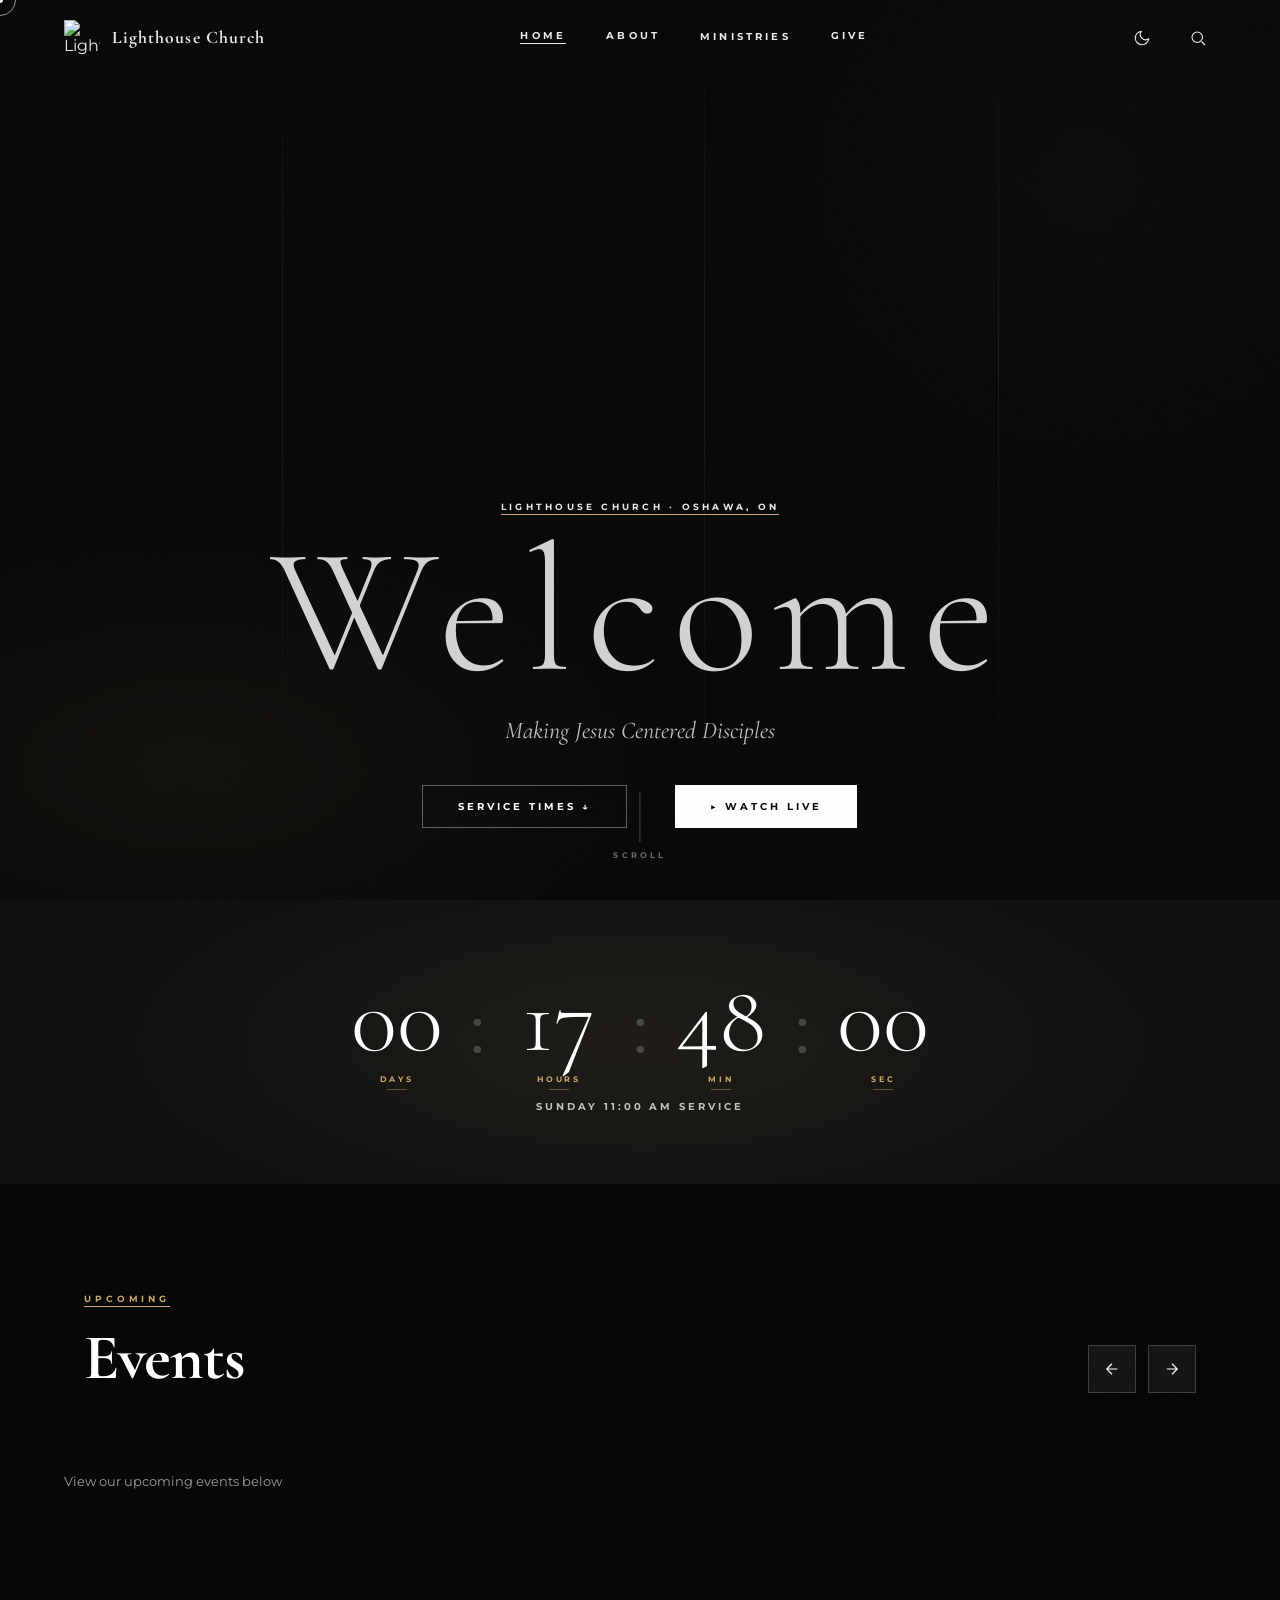
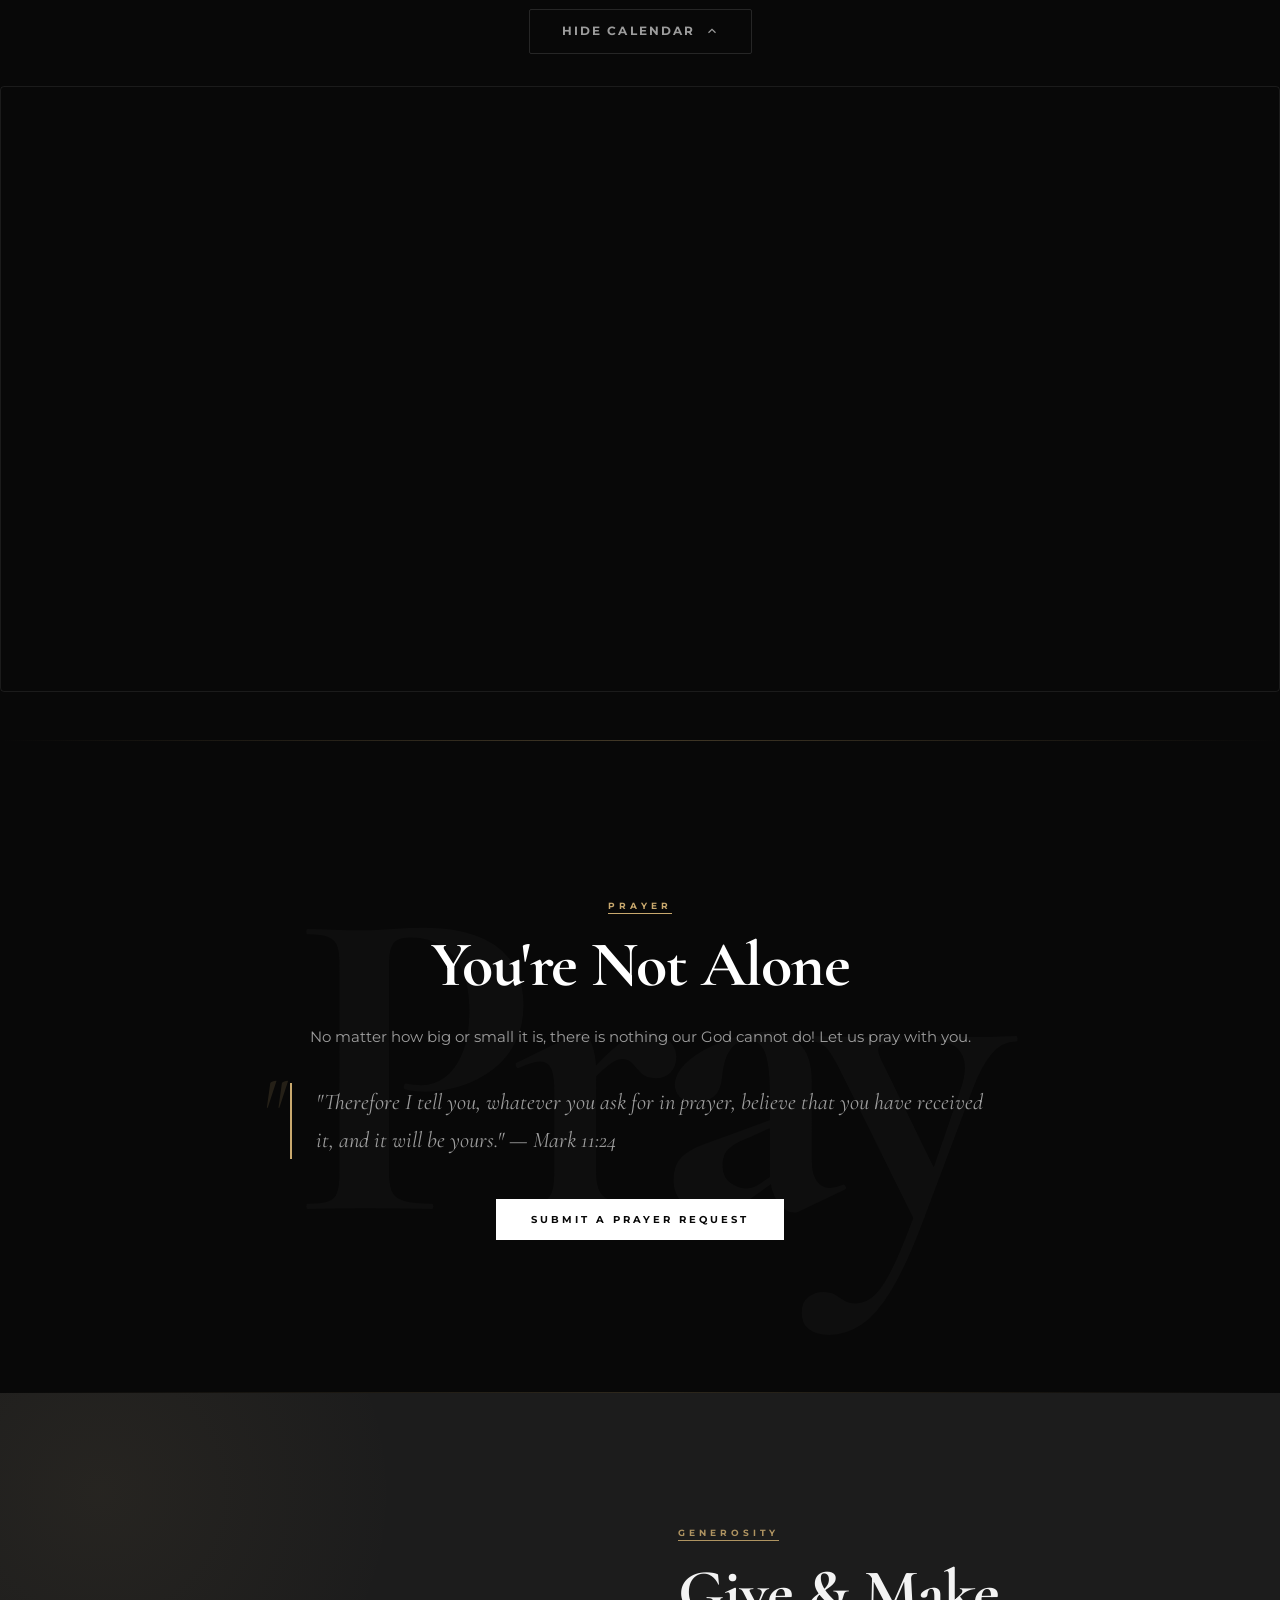
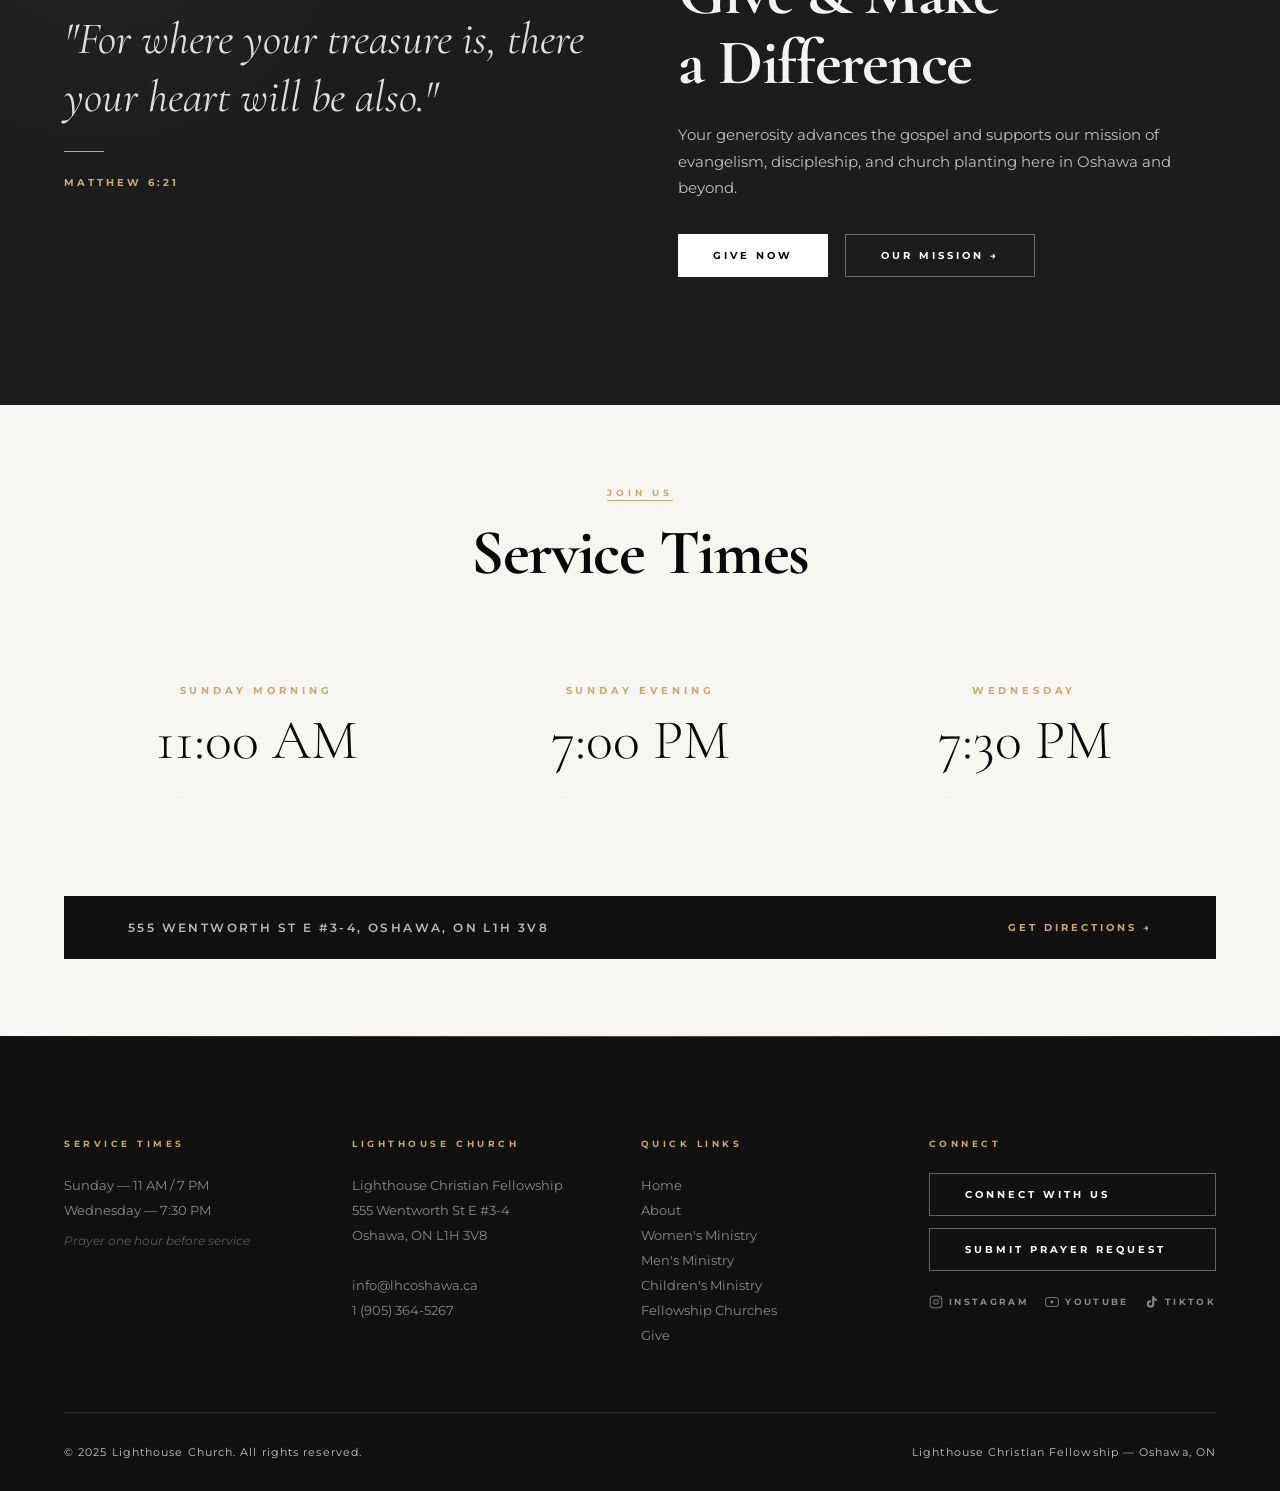
==== commit 18077891: "Add files via upload" ====
--- a/index.html
+++ b/index.html
@@ -1,1071 +1,500 @@
-<!doctype html>
+<!DOCTYPE html>
 <html lang="en" data-theme="dark">
-  <head>
-    <meta charset="UTF-8" />
-    <meta
-      name="viewport"
-      content="width=device-width, initial-scale=1.0, viewport-fit=cover"
-    />
-    <title>Lighthouse Church — Oshawa, ON | A Place to Belong</title>
-    <meta
-      name="description"
-      content="Lighthouse Church (Lighthouse Christian Fellowship), Oshawa, Ontario. Sunday services 11 AM & 7 PM, Wednesday 7:30 PM. Making Jesus Centered Disciples. 555 Wentworth St E."
-    />
-    <meta
-      name="keywords"
-      content="Lighthouse Church, Lighthouse Christian Fellowship, Oshawa church, Ontario church, Sunday service, Christian church Oshawa, church near me Oshawa"
-    />
-    <meta name="robots" content="index, follow" />
-    <meta name="author" content="Lighthouse Christian Fellowship" />
-    <meta name="theme-color" content="#080808" />
-
-    <!-- Open Graph -->
-    <meta
-      property="og:title"
-      content="Lighthouse Church — Oshawa, ON | A Place to Belong"
-    />
-    <meta
-      property="og:description"
-      content="Making Jesus Centered Disciples. Sunday 11 AM & 7 PM, Wednesday 7:30 PM. 555 Wentworth St E, Oshawa, ON."
-    />
-    <meta property="og:type" content="website" />
-    <meta property="og:url" content="https://lhcoshawa.ca/" />
-    <meta
-      property="og:image"
-      content="https://lh3.googleusercontent.com/d/15nF_hgVVnD4MapxXuzGXncJXqKz8RCFm"
-    />
-    <meta property="og:image:width" content="1200" />
-    <meta property="og:image:height" content="630" />
-    <meta
-      property="og:image:alt"
-      content="Lighthouse Church congregation worshipping in Oshawa, Ontario"
-    />
-    <meta property="og:site_name" content="Lighthouse Church Oshawa" />
-    <meta property="og:locale" content="en_CA" />
-
-    <!-- Twitter Card -->
-    <meta name="twitter:card" content="summary_large_image" />
-    <meta name="twitter:site" content="@lhcoshawa" />
-    <meta name="twitter:creator" content="@lhcoshawa" />
-    <meta name="twitter:title" content="Lighthouse Church — Oshawa, ON" />
-    <meta
-      name="twitter:description"
-      content="Making Jesus Centered Disciples. Join us Sunday 11 AM & 7 PM, Wednesday 7:30 PM in Oshawa."
-    />
-    <meta
-      name="twitter:image"
-      content="https://lh3.googleusercontent.com/d/15nF_hgVVnD4MapxXuzGXncJXqKz8RCFm"
-    />
-
-    <link rel="canonical" href="https://lhcoshawa.ca/" />
-    <link rel="preconnect" href="https://fonts.googleapis.com" />
-    <link rel="preconnect" href="https://fonts.gstatic.com" crossorigin />
-    <link
-      rel="icon"
-      type="image/png"
-      href="https://lh3.googleusercontent.com/d/1vhiwXZNViO4mbnkXF1VzT7mFLdoLwfUL"
-    />
-    <link
-      rel="apple-touch-icon"
-      href="https://lh3.googleusercontent.com/d/1vhiwXZNViO4mbnkXF1VzT7mFLdoLwfUL"
-    />
-    <link rel="stylesheet" href="styles.css" />
-
-    <!-- Preload critical font -->
-    <link
-      rel="preload"
-      as="style"
-      href="https://fonts.googleapis.com/css2?family=Cormorant+Garamond:ital,wght@0,300;0,400;0,600;1,300;1,400&family=Montserrat:wght@400;600;700&display=swap"
-    />
-    <link
-      href="https://fonts.googleapis.com/css2?family=Cormorant+Garamond:ital,wght@0,300;0,400;0,600;1,300;1,400&family=Montserrat:wght@400;600;700&display=swap"
-      rel="stylesheet"
-    />
-
-    <!-- Schema.org: Church + Local Business -->
-    <script type="application/ld+json">
+<head>
+  <meta charset="UTF-8">
+  <meta name="viewport" content="width=device-width, initial-scale=1.0, viewport-fit=cover">
+  <title>Lighthouse Church — Oshawa, ON | A Place to Belong</title>
+  <meta name="description" content="Lighthouse Church (Lighthouse Christian Fellowship), Oshawa, Ontario. Sunday services 11 AM & 7 PM, Wednesday 7:30 PM. Making Jesus Centered Disciples. 555 Wentworth St E.">
+  <meta name="keywords" content="Lighthouse Church, Lighthouse Christian Fellowship, Oshawa church, Ontario church, Sunday service, Christian church Oshawa, church near me Oshawa">
+  <meta name="robots" content="index, follow">
+  <meta name="author" content="Lighthouse Christian Fellowship">
+  <meta name="theme-color" content="#080808">
+
+  <!-- Open Graph -->
+  <meta property="og:title" content="Lighthouse Church — Oshawa, ON | A Place to Belong">
+  <meta property="og:description" content="Making Jesus Centered Disciples. Sunday 11 AM & 7 PM, Wednesday 7:30 PM. 555 Wentworth St E, Oshawa, ON.">
+  <meta property="og:type" content="website">
+  <meta property="og:url" content="https://lhcoshawa.ca/">
+  <meta property="og:image" content="https://lh3.googleusercontent.com/d/15nF_hgVVnD4MapxXuzGXncJXqKz8RCFm">
+  <meta property="og:image:width" content="1200">
+  <meta property="og:image:height" content="630">
+  <meta property="og:image:alt" content="Lighthouse Church congregation worshipping in Oshawa, Ontario">
+  <meta property="og:site_name" content="Lighthouse Church Oshawa">
+  <meta property="og:locale" content="en_CA">
+
+  <!-- Twitter Card -->
+  <meta name="twitter:card" content="summary_large_image">
+  <meta name="twitter:site" content="@lhcoshawa">
+  <meta name="twitter:creator" content="@lhcoshawa">
+  <meta name="twitter:title" content="Lighthouse Church — Oshawa, ON">
+  <meta name="twitter:description" content="Making Jesus Centered Disciples. Join us Sunday 11 AM & 7 PM, Wednesday 7:30 PM in Oshawa.">
+  <meta name="twitter:image" content="https://lh3.googleusercontent.com/d/15nF_hgVVnD4MapxXuzGXncJXqKz8RCFm">
+
+  <link rel="canonical" href="https://lhcoshawa.ca/">
+  <link rel="preconnect" href="https://fonts.googleapis.com">
+  <link rel="preconnect" href="https://fonts.gstatic.com" crossorigin>
+  <link rel="icon" type="image/png" href="https://lh3.googleusercontent.com/d/1vhiwXZNViO4mbnkXF1VzT7mFLdoLwfUL">
+  <link rel="apple-touch-icon" href="https://lh3.googleusercontent.com/d/1vhiwXZNViO4mbnkXF1VzT7mFLdoLwfUL">
+  <link rel="stylesheet" href="styles.css">
+  <link rel="stylesheet" href="mobile-enhancements.css">
+
+  <!-- Preload critical font -->
+  <link rel="preload" as="style" href="https://fonts.googleapis.com/css2?family=Cormorant+Garamond:ital,wght@0,300;0,400;0,600;1,300;1,400&family=Montserrat:wght@400;600;700&display=swap">
+  <link href="https://fonts.googleapis.com/css2?family=Cormorant+Garamond:ital,wght@0,300;0,400;0,600;1,300;1,400&family=Montserrat:wght@400;600;700&display=swap" rel="stylesheet">
+
+  <!-- Schema.org: Church + Local Business -->
+  <script type="application/ld+json">
+  {
+    "@context": "https://schema.org",
+    "@type": ["Church", "LocalBusiness"],
+    "name": "Lighthouse Christian Fellowship",
+    "alternateName": "Lighthouse Church",
+    "description": "Making Jesus Centered Disciples — A welcoming Christian church in Oshawa, Ontario",
+    "url": "https://lhcoshawa.ca",
+    "telephone": "+19053645267",
+    "email": "info@lhcoshawa.ca",
+    "priceRange": "Free",
+    "address": {
+      "@type": "PostalAddress",
+      "streetAddress": "555 Wentworth St E #3-4",
+      "addressLocality": "Oshawa",
+      "addressRegion": "ON",
+      "postalCode": "L1H 3V8",
+      "addressCountry": "CA"
+    },
+    "geo": {
+      "@type": "GeoCoordinates",
+      "latitude": 43.8975,
+      "longitude": -78.8380
+    },
+    "openingHoursSpecification": [
+      { "@type": "OpeningHoursSpecification", "dayOfWeek": "Sunday",    "opens": "11:00", "closes": "12:30" },
+      { "@type": "OpeningHoursSpecification", "dayOfWeek": "Sunday",    "opens": "19:00", "closes": "20:30" },
+      { "@type": "OpeningHoursSpecification", "dayOfWeek": "Wednesday", "opens": "19:30", "closes": "21:00" }
+    ],
+    "sameAs": [
+      "https://www.instagram.com/lhcoshawa/",
+      "https://www.youtube.com/@lhcoshawa",
+      "https://www.tiktok.com/@lhcoshawa"
+    ],
+    "image": "https://lh3.googleusercontent.com/d/15nF_hgVVnD4MapxXuzGXncJXqKz8RCFm",
+    "hasMap": "https://maps.google.com/?q=555+Wentworth+St+E+Oshawa+ON"
+  }
+  </script>
+
+  <!-- FAQ Schema -->
+  <script type="application/ld+json">
+  {
+    "@context": "https://schema.org",
+    "@type": "FAQPage",
+    "mainEntity": [
       {
-        "@context": "https://schema.org",
-        "@type": ["Church", "LocalBusiness"],
-        "name": "Lighthouse Christian Fellowship",
-        "alternateName": "Lighthouse Church",
-        "description": "Making Jesus Centered Disciples — A welcoming Christian church in Oshawa, Ontario",
-        "url": "https://lhcoshawa.ca",
-        "telephone": "+19053645267",
-        "email": "info@lhcoshawa.ca",
-        "priceRange": "Free",
-        "address": {
-          "@type": "PostalAddress",
-          "streetAddress": "555 Wentworth St E #3-4",
-          "addressLocality": "Oshawa",
-          "addressRegion": "ON",
-          "postalCode": "L1H 3V8",
-          "addressCountry": "CA"
-        },
-        "geo": {
-          "@type": "GeoCoordinates",
-          "latitude": 43.8975,
-          "longitude": -78.838
-        },
-        "openingHoursSpecification": [
-          {
-            "@type": "OpeningHoursSpecification",
-            "dayOfWeek": "Sunday",
-            "opens": "11:00",
-            "closes": "12:30"
-          },
-          {
-            "@type": "OpeningHoursSpecification",
-            "dayOfWeek": "Sunday",
-            "opens": "19:00",
-            "closes": "20:30"
-          },
-          {
-            "@type": "OpeningHoursSpecification",
-            "dayOfWeek": "Wednesday",
-            "opens": "19:30",
-            "closes": "21:00"
-          }
-        ],
-        "sameAs": [
-          "https://www.instagram.com/lhcoshawa/",
-          "https://www.youtube.com/@lhcoshawa",
-          "https://www.tiktok.com/@lhcoshawa"
-        ],
-        "image": "https://lh3.googleusercontent.com/d/15nF_hgVVnD4MapxXuzGXncJXqKz8RCFm",
-        "hasMap": "https://maps.google.com/?q=555+Wentworth+St+E+Oshawa+ON"
+        "@type": "Question",
+        "name": "What are Lighthouse Church's service times?",
+        "acceptedAnswer": { "@type": "Answer", "text": "We meet Sunday mornings at 11:00 AM, Sunday evenings at 7:00 PM, and Wednesday evenings at 7:30 PM. Prayer starts one hour before each service." }
+      },
+      {
+        "@type": "Question",
+        "name": "Where is Lighthouse Church located?",
+        "acceptedAnswer": { "@type": "Answer", "text": "Lighthouse Church (Lighthouse Christian Fellowship) is located at 555 Wentworth St E #3-4, Oshawa, ON L1H 3V8." }
+      },
+      {
+        "@type": "Question",
+        "name": "Does Lighthouse Church stream online?",
+        "acceptedAnswer": { "@type": "Answer", "text": "Yes! You can watch our services live on YouTube at youtube.com/@lhcoshawa." }
       }
-    </script>
-
-    <!-- FAQ Schema -->
-    <script type="application/ld+json">
-      {
-        "@context": "https://schema.org",
-        "@type": "FAQPage",
-        "mainEntity": [
-          {
-            "@type": "Question",
-            "name": "What are Lighthouse Church's service times?",
-            "acceptedAnswer": {
-              "@type": "Answer",
-              "text": "We meet Sunday mornings at 11:00 AM, Sunday evenings at 7:00 PM, and Wednesday evenings at 7:30 PM. Prayer starts one hour before each service."
-            }
-          },
-          {
-            "@type": "Question",
-            "name": "Where is Lighthouse Church located?",
-            "acceptedAnswer": {
-              "@type": "Answer",
-              "text": "Lighthouse Church (Lighthouse Christian Fellowship) is located at 555 Wentworth St E #3-4, Oshawa, ON L1H 3V8."
-            }
-          },
-          {
-            "@type": "Question",
-            "name": "Does Lighthouse Church stream online?",
-            "acceptedAnswer": {
-              "@type": "Answer",
-              "text": "Yes! You can watch our services live on YouTube at youtube.com/@lhcoshawa."
-            }
-          }
-        ]
-      }
-    </script>
-  </head>
-  <body>
-    <!-- PAGE LOADER -->
-    <div id="page-loader" aria-hidden="true">
-      <div class="loader-logo">Lighthouse Church</div>
-      <div class="loader-bar-wrap"><div class="loader-bar"></div></div>
-    </div>
-
-    <!-- SCROLL PROGRESS -->
-    <div id="scroll-progress" aria-hidden="true"></div>
-
-    <!-- CUSTOM CURSOR -->
-    <div id="cursor-dot" aria-hidden="true"></div>
-    <div id="cursor-ring" aria-hidden="true"></div>
-
-    <!-- NAVIGATION -->
-    <header id="nav" role="banner">
-      <a
-        href="index.html"
-        class="nav-logo"
-        aria-label="Lighthouse Church — Home"
-      >
-        <img
-          src="https://lh3.googleusercontent.com/d/1vhiwXZNViO4mbnkXF1VzT7mFLdoLwfUL"
-          alt="Lighthouse Church logo"
-          class="nav-logo-img"
-          loading="eager"
-          width="36"
-          height="36"
-        />
-        <span class="logo-fallback">Lighthouse Church</span>
+    ]
+  }
+  </script>
+</head>
+<body>
+
+<!-- PAGE LOADER -->
+<div id="page-loader" aria-hidden="true">
+  <div class="loader-logo">Lighthouse Church</div>
+  <div class="loader-bar-wrap"><div class="loader-bar"></div></div>
+</div>
+
+<!-- SCROLL PROGRESS -->
+<div id="scroll-progress" aria-hidden="true"></div>
+
+<!-- CUSTOM CURSOR -->
+<div id="cursor-dot" aria-hidden="true"></div>
+<div id="cursor-ring" aria-hidden="true"></div>
+
+<!-- NAVIGATION -->
+<header id="nav" role="banner">
+  <a href="index.html" class="nav-logo" aria-label="Lighthouse Church — Home">
+    <img src="https://lh3.googleusercontent.com/d/1vhiwXZNViO4mbnkXF1VzT7mFLdoLwfUL"
+         alt="Lighthouse Church logo" class="nav-logo-img" loading="eager" width="36" height="36">
+    <span class="logo-fallback">Lighthouse Church</span>
+  </a>
+  <nav class="nav-links" role="navigation" aria-label="Main navigation">
+    <a href="index.html" aria-current="page">Home</a>
+    <a href="about.html">About</a>
+    <div class="nav-dropdown-wrap">
+      <button id="ministries-btn" aria-haspopup="true" aria-expanded="false">Ministries</button>
+      <div id="ministries-dropdown" class="nav-dropdown" role="menu">
+        <a href="womens-ministry.html" role="menuitem"><span class="dd-dash">—</span> Women's Ministry</a>
+        <a href="mens-ministry.html"   role="menuitem"><span class="dd-dash">—</span> Men's Ministry</a>
+        <a href="childrens-ministry.html" role="menuitem"><span class="dd-dash">—</span> Children's Ministry</a>
+        <a href="fellowship.html"      role="menuitem"><span class="dd-dash">—</span> Fellowship Churches</a>
+      </div>
+    </div>
+    <a href="giving.html">Give</a>
+  </nav>
+  <div class="nav-icons">
+    <button class="nav-icon-btn theme-toggle" aria-label="Toggle light/dark theme">
+      <svg class="theme-moon" xmlns="http://www.w3.org/2000/svg" fill="none" viewBox="0 0 24 24" stroke="currentColor"><path stroke-linecap="round" stroke-linejoin="round" stroke-width="1.5" d="M21 12.79A9 9 0 1111.21 3a7 7 0 009.79 9.79z"/></svg>
+      <svg class="theme-sun"  xmlns="http://www.w3.org/2000/svg" fill="none" viewBox="0 0 24 24" stroke="currentColor" style="display:none"><circle cx="12" cy="12" r="5" stroke-width="1.5"/><path stroke-linecap="round" stroke-width="1.5" d="M12 2v2m0 16v2M4.22 4.22l1.42 1.42m12.72 12.72 1.42 1.42M2 12h2m16 0h2M4.22 19.78l1.42-1.42M18.36 5.64l1.42-1.42"/></svg>
+    </button>
+    <button class="nav-icon-btn search-open-btn" aria-label="Open site search">
+      <svg xmlns="http://www.w3.org/2000/svg" fill="none" viewBox="0 0 24 24" stroke="currentColor"><circle cx="11" cy="11" r="7" stroke-width="1.5"/><path stroke-linecap="round" stroke-width="1.5" d="m21 21-4-4"/></svg>
+    </button>
+    <button class="nav-hamburger" id="hamburger" aria-label="Open navigation menu" aria-expanded="false">
+      <span></span><span></span><span></span>
+    </button>
+  </div>
+</header>
+
+<!-- MOBILE MENU -->
+<div id="mobile-menu" aria-modal="true" role="dialog" aria-label="Navigation menu">
+  <nav class="mobile-nav-links">
+    <a href="index.html">Home</a>
+    <a href="about.html">About</a>
+    <a href="womens-ministry.html">Women's Ministry</a>
+    <a href="mens-ministry.html">Men's Ministry</a>
+    <a href="childrens-ministry.html">Children's Ministry</a>
+    <a href="fellowship.html">Fellowship Churches</a>
+    <a href="giving.html">Give</a>
+  </nav>
+  <div class="mobile-menu-footer">
+    <button class="btn btn-ghost" data-prayer><span>Submit Prayer Request</span></button>
+  </div>
+</div>
+
+<!-- SEARCH OVERLAY -->
+<div id="search-overlay" role="dialog" aria-modal="true" aria-label="Site search">
+  <button class="search-close" aria-label="Close search">×</button>
+  <div class="search-wrap">
+    <p class="search-label">Search</p>
+    <input type="search" id="search-input" placeholder="Type to search…" autocomplete="off" aria-label="Search Lighthouse Church">
+    <div id="search-results" role="listbox"></div>
+  </div>
+</div>
+
+<!-- MAIN CONTENT -->
+<main id="main-content">
+
+  <!-- ── SECTION 1: CINEMATIC HERO ── -->
+  <section class="page-hero" aria-label="Welcome to Lighthouse Church" itemscope itemtype="https://schema.org/WPHeader">
+    <!-- Particle canvas -->
+    <canvas id="hero-canvas" aria-hidden="true"></canvas>
+    <!-- Aurora gradient -->
+    <div class="hero-aurora" aria-hidden="true"></div>
+    <!-- Light beams -->
+    <div class="hero-beam" style="left:22%" aria-hidden="true"></div>
+    <div class="hero-beam" style="left:55%" aria-hidden="true"></div>
+    <div class="hero-beam" style="left:78%" aria-hidden="true"></div>
+
+    <div class="hero-bg" style="background-image:url('https://lh3.googleusercontent.com/d/15nF_hgVVnD4MapxXuzGXncJXqKz8RCFm')" role="img" aria-label="Lighthouse Church congregation gathered in worship"></div>
+    <div class="hero-overlay"></div>
+
+    <div class="hero-content">
+      <span class="eyebrow eyebrow-light hero-anim hero-anim-1">Lighthouse Church · Oshawa, ON</span>
+      <div class="clip-line hero-anim hero-anim-2">
+        <h1 class="hero-h1 clip-line-inner" style="color:#ffffff;">Welcome</h1>
+      </div>
+      <p class="hero-tagline hero-anim hero-anim-3"><em>Making Jesus Centered Disciples</em></p>
+      <div class="hero-btns hero-anim hero-anim-4" style="display:flex;gap:3rem;justify-content:center;flex-wrap:wrap;">
+        <a href="#times" class="btn btn-ghost" style="min-width:150px;justify-content:center;" aria-label="Jump to service times"><span>Service Times ↓</span></a>
+        <a href="#countdown" class="btn btn-solid" style="min-width:180px;justify-content:center;" aria-label="Watch Lighthouse Church live on YouTube"><span>&#9654; Watch Live</span></a>
+      </div>
+    </div>
+    <div class="hero-scroll-cue" aria-hidden="true">
+      <div class="scroll-line"></div>
+      <span>Scroll</span>
+    </div>
+  </section>
+
+  <!-- ── COUNTDOWN STRIP ── -->
+  <section class="countdown-strip" id="countdown" aria-label="Countdown to next service">
+    <div class="countdown-digits" aria-live="polite" aria-atomic="true">
+      <div class="cd-block"><div class="cd-num" id="cd-days">00</div><div class="cd-label">Days</div></div>
+      <div class="cd-sep" aria-hidden="true">:</div>
+      <div class="cd-block"><div class="cd-num" id="cd-hrs">00</div><div class="cd-label">Hours</div></div>
+      <div class="cd-sep" aria-hidden="true">:</div>
+      <div class="cd-block"><div class="cd-num" id="cd-mins">00</div><div class="cd-label">Min</div></div>
+      <div class="cd-sep" aria-hidden="true">:</div>
+      <div class="cd-block"><div class="cd-num" id="cd-secs">00</div><div class="cd-label">Sec</div></div>
+    </div>
+    <p class="countdown-next" id="cd-next">Sunday 11:00 AM Service</p>
+    <!-- Live watch button — shown only when a service is currently on -->
+    <div id="cd-live-btn-wrap" style="display:none;margin-top:1.5rem;">
+      <a id="cd-live-btn" href="https://www.youtube.com/@lhcoshawa/live" target="_blank" rel="noopener noreferrer"
+         class="btn btn-solid" style="display:inline-flex;align-items:center;gap:0.6rem;">
+        <span class="live-dot" style="width:8px;height:8px;flex-shrink:0;"></span>
+        <span id="cd-live-label">Watch Sunday 11:00 AM Live</span>
       </a>
-      <nav class="nav-links" role="navigation" aria-label="Main navigation">
-        <a href="index.html" aria-current="page">Home</a>
-        <a href="about.html">About</a>
-        <div class="nav-dropdown-wrap">
-          <button
-            id="ministries-btn"
-            aria-haspopup="true"
-            aria-expanded="false"
-          >
-            Ministries
-          </button>
-          <div id="ministries-dropdown" class="nav-dropdown" role="menu">
-            <a href="womens-ministry.html" role="menuitem"
-              ><span class="dd-dash">—</span> Women's Ministry</a
-            >
-            <a href="mens-ministry.html" role="menuitem"
-              ><span class="dd-dash">—</span> Men's Ministry</a
-            >
-            <a href="childrens-ministry.html" role="menuitem"
-              ><span class="dd-dash">—</span> Children's Ministry</a
-            >
-            <a href="fellowship.html" role="menuitem"
-              ><span class="dd-dash">—</span> Fellowship Churches</a
-            >
-          </div>
+    </div>
+  </section>
+
+  <!-- ── EVENTS ── -->
+  <section class="evt-section" id="events" aria-label="Upcoming events at Lighthouse Church">
+    <div class="evt-header container">
+      <div>
+        <span class="eyebrow reveal">Upcoming</span>
+        <h2 class="section-title reveal stagger-1" style="color:var(--ink);">Events</h2>
+      </div>
+      <div class="evt-nav" aria-label="Carousel controls">
+        <button class="evt-arrow" id="evt-prev" aria-label="Previous events">
+          <svg viewBox="0 0 24 24" fill="none" stroke="currentColor" stroke-width="1.5"><path d="M19 12H5M12 5l-7 7 7 7"/></svg>
+        </button>
+        <button class="evt-arrow" id="evt-next" aria-label="Next events">
+          <svg viewBox="0 0 24 24" fill="none" stroke="currentColor" stroke-width="1.5"><path d="M5 12h14M12 19l7-7-7-7"/></svg>
+        </button>
+      </div>
+    </div>
+    <div class="evt-track-wrap">
+      <div class="evt-track" id="events-container">
+        <div class="evt-skeleton"></div>
+        <div class="evt-skeleton"></div>
+        <div class="evt-skeleton"></div>
+      </div>
+    </div>
+    <div class="evt-dots" id="evt-dots" aria-label="Carousel position indicators"></div>
+  </section>
+
+  <!-- ── PRAYER ── -->
+  <section class="section-dark prayer-section" id="prayer" aria-label="Submit a prayer request">
+    <div class="prayer-watermark" aria-hidden="true">Pray</div>
+    <div class="prayer-content">
+      <span class="eyebrow reveal">Prayer</span>
+      <h2 class="section-title reveal stagger-1" style="color:#fff;">You're Not Alone</h2>
+      <p class="reveal stagger-2" style="font-size:0.92rem;line-height:1.8;color:rgba(255,255,255,0.6);margin-bottom:1.5rem;">No matter how big or small it is, there is nothing our God cannot do! Let us pray with you.</p>
+      <blockquote class="prayer-scripture reveal stagger-3">
+        "Therefore I tell you, whatever you ask for in prayer, believe that you have received it, and it will be yours." — Mark 11:24
+      </blockquote>
+      <button class="btn btn-solid reveal stagger-4" data-prayer aria-haspopup="dialog"><span>Submit a Prayer Request</span></button>
+    </div>
+  </section>
+
+  <!-- ── GIVE TEASER ── -->
+  <section class="section-dark-3 give-teaser" aria-label="Generosity and giving">
+    <div class="give-teaser-inner">
+      <div class="reveal-left">
+        <p class="serif-quote" style="color:rgba(255,255,255,0.85);">"For where your treasure is, there your heart will be also."</p>
+        <div class="divider"></div>
+        <p style="font-size:0.62rem;font-weight:700;letter-spacing:0.3em;text-transform:uppercase;color:var(--gold);">Matthew 6:21</p>
+      </div>
+      <div class="reveal-right">
+        <span class="eyebrow">Generosity</span>
+        <h2 class="section-title">Give &amp; Make<br>a Difference</h2>
+        <p class="body-text" style="margin-bottom:2rem;">Your generosity advances the gospel and supports our mission of evangelism, discipleship, and church planting here in Oshawa and beyond.</p>
+        <div style="display:flex;gap:1rem;flex-wrap:wrap;">
+          <a href="giving.html" class="btn btn-solid"><span>Give Now</span></a>
+          <a href="about.html" class="btn btn-ghost give-mission-text"><span>Our Mission →</span></a>
         </div>
-        <a href="giving.html">Give</a>
-      </nav>
-      <div class="nav-icons">
-        <button
-          class="nav-icon-btn theme-toggle"
-          aria-label="Toggle light/dark theme"
-        >
-          <svg
-            class="theme-moon"
-            xmlns="http://www.w3.org/2000/svg"
-            fill="none"
-            viewBox="0 0 24 24"
-            stroke="currentColor"
-          >
-            <path
-              stroke-linecap="round"
-              stroke-linejoin="round"
-              stroke-width="1.5"
-              d="M21 12.79A9 9 0 1111.21 3a7 7 0 009.79 9.79z"
-            />
-          </svg>
-          <svg
-            class="theme-sun"
-            xmlns="http://www.w3.org/2000/svg"
-            fill="none"
-            viewBox="0 0 24 24"
-            stroke="currentColor"
-            style="display: none"
-          >
-            <circle cx="12" cy="12" r="5" stroke-width="1.5" />
-            <path
-              stroke-linecap="round"
-              stroke-width="1.5"
-              d="M12 2v2m0 16v2M4.22 4.22l1.42 1.42m12.72 12.72 1.42 1.42M2 12h2m16 0h2M4.22 19.78l1.42-1.42M18.36 5.64l1.42-1.42"
-            />
-          </svg>
-        </button>
-        <button
-          class="nav-icon-btn search-open-btn"
-          aria-label="Open site search"
-        >
-          <svg
-            xmlns="http://www.w3.org/2000/svg"
-            fill="none"
-            viewBox="0 0 24 24"
-            stroke="currentColor"
-          >
-            <circle cx="11" cy="11" r="7" stroke-width="1.5" />
-            <path stroke-linecap="round" stroke-width="1.5" d="m21 21-4-4" />
-          </svg>
-        </button>
-        <button
-          class="nav-hamburger"
-          id="hamburger"
-          aria-label="Open navigation menu"
-          aria-expanded="false"
-        >
-          <span></span><span></span><span></span>
-        </button>
-      </div>
-    </header>
-
-    <!-- MOBILE MENU -->
-    <div
-      id="mobile-menu"
-      aria-modal="true"
-      role="dialog"
-      aria-label="Navigation menu"
-    >
-      <nav class="mobile-nav-links">
-        <a href="index.html">Home</a>
-        <a href="about.html">About</a>
-        <a href="womens-ministry.html">Women's Ministry</a>
-        <a href="mens-ministry.html">Men's Ministry</a>
-        <a href="childrens-ministry.html">Children's Ministry</a>
-        <a href="fellowship.html">Fellowship Churches</a>
-        <a href="giving.html">Give</a>
-      </nav>
-      <div class="mobile-menu-footer">
-        <button class="btn btn-ghost" data-prayer>
-          <span>Submit Prayer Request</span>
-        </button>
-      </div>
-    </div>
-
-    <!-- SEARCH OVERLAY -->
-    <div
-      id="search-overlay"
-      role="dialog"
-      aria-modal="true"
-      aria-label="Site search"
-    >
-      <button class="search-close" aria-label="Close search">×</button>
-      <div class="search-wrap">
-        <p class="search-label">Search</p>
-        <input
-          type="search"
-          id="search-input"
-          placeholder="Type to search…"
-          autocomplete="off"
-          aria-label="Search Lighthouse Church"
-        />
-        <div id="search-results" role="listbox"></div>
-      </div>
-    </div>
-
-    <!-- MAIN CONTENT -->
-    <main id="main-content">
-      <!-- ── SECTION 1: CINEMATIC HERO ── -->
-      <section
-        class="page-hero"
-        aria-label="Welcome to Lighthouse Church"
-        itemscope
-        itemtype="https://schema.org/WPHeader"
-      >
-        <!-- Particle canvas -->
-        <canvas id="hero-canvas" aria-hidden="true"></canvas>
-        <!-- Aurora gradient -->
-        <div class="hero-aurora" aria-hidden="true"></div>
-        <!-- Light beams -->
-        <div class="hero-beam" style="left: 22%" aria-hidden="true"></div>
-        <div class="hero-beam" style="left: 55%" aria-hidden="true"></div>
-        <div class="hero-beam" style="left: 78%" aria-hidden="true"></div>
-
-        <div
-          class="hero-bg"
-          style="
-            background-image: url(&quot;https://lh3.googleusercontent.com/d/15nF_hgVVnD4MapxXuzGXncJXqKz8RCFm&quot;);
-          "
-          role="img"
-          aria-label="Lighthouse Church congregation gathered in worship"
-        ></div>
-        <div class="hero-overlay"></div>
-
-        <div class="hero-content">
-          <span class="eyebrow eyebrow-light hero-anim hero-anim-1"
-            >Lighthouse Church · Oshawa, ON</span
-          >
-          <div class="clip-line hero-anim hero-anim-2">
-            <h1 class="hero-h1 clip-line-inner" style="color: #ffffff">
-              Welcome
-            </h1>
-          </div>
-          <p class="hero-tagline hero-anim hero-anim-3">
-            <em>Making Jesus Centered Disciples</em>
-          </p>
-          <div
-            class="hero-btns hero-anim hero-anim-4"
-            style="
-              display: flex;
-              gap: 3rem;
-              justify-content: center;
-              flex-wrap: wrap;
-            "
-          >
-            <a
-              href="#times"
-              class="btn btn-ghost"
-              style="min-width: 150px; justify-content: center"
-              aria-label="Jump to service times"
-              ><span>Service Times ↓</span></a
-            >
-            <a
-              href="#countdown"
-              class="btn btn-solid"
-              style="min-width: 180px; justify-content: center"
-              aria-label="Watch Lighthouse Church live on YouTube"
-              ><span>&#9654; Watch Live</span></a
-            >
-          </div>
+      </div>
+    </div>
+  </section>
+
+  <!-- ── SERVICE TIMES ── -->
+  <section class="section-light section-pad-sm" id="times" aria-label="Service times and location" itemscope itemtype="https://schema.org/Event">
+    <div class="container">
+      <div style="text-align:center;margin-bottom:3rem;">
+        <span class="eyebrow reveal">Join Us</span>
+        <h2 class="section-title reveal stagger-1" style="color:var(--ink);" itemprop="name">Service Times</h2>
+      </div>
+      <div class="service-grid stagger-children reveal stagger-2">
+        <div class="service-card" style="text-align:center;">
+          <div class="service-day">Sunday Morning</div>
+          <div class="service-time">11:00 AM</div>
+          <div class="service-note">Prayer one hour before service</div>
         </div>
-        <div class="hero-scroll-cue" aria-hidden="true">
-          <div class="scroll-line"></div>
-          <span>Scroll</span>
+        <div class="service-card" style="text-align:center;">
+          <div class="service-day">Sunday Evening</div>
+          <div class="service-time">7:00 PM</div>
+          <div class="service-note">Prayer one hour before service</div>
         </div>
-      </section>
-
-      <!-- ── COUNTDOWN STRIP ── -->
-      <section
-        class="countdown-strip"
-        id="countdown"
-        aria-label="Countdown to next service"
-      >
-        <div class="countdown-digits" aria-live="polite" aria-atomic="true">
-          <div class="cd-block">
-            <div class="cd-num" id="cd-days">00</div>
-            <div class="cd-label">Days</div>
-          </div>
-          <div class="cd-sep" aria-hidden="true">:</div>
-          <div class="cd-block">
-            <div class="cd-num" id="cd-hrs">00</div>
-            <div class="cd-label">Hours</div>
-          </div>
-          <div class="cd-sep" aria-hidden="true">:</div>
-          <div class="cd-block">
-            <div class="cd-num" id="cd-mins">00</div>
-            <div class="cd-label">Min</div>
-          </div>
-          <div class="cd-sep" aria-hidden="true">:</div>
-          <div class="cd-block">
-            <div class="cd-num" id="cd-secs">00</div>
-            <div class="cd-label">Sec</div>
-          </div>
+        <div class="service-card" style="text-align:center;">
+          <div class="service-day">Wednesday</div>
+          <div class="service-time">7:30 PM</div>
+          <div class="service-note">Prayer one hour before service</div>
         </div>
-        <p class="countdown-next" id="cd-next">Sunday 11:00 AM Service</p>
-        <!-- Live watch button — shown only when a service is currently on -->
-        <div id="cd-live-btn-wrap" style="display: none; margin-top: 1.5rem">
-          <a
-            id="cd-live-btn"
-            href="https://www.youtube.com/@lhcoshawa/live"
-            target="_blank"
-            rel="noopener noreferrer"
-            class="btn btn-solid"
-            style="display: inline-flex; align-items: center; gap: 0.6rem"
-          >
-            <span
-              class="live-dot"
-              style="width: 8px; height: 8px; flex-shrink: 0"
-            ></span>
-            <span id="cd-live-label">Watch Sunday 11:00 AM Live</span>
-          </a>
-        </div>
-      </section>
-
-      <!-- ── EVENTS ── -->
-      <section
-        class="evt-section"
-        id="events"
-        aria-label="Upcoming events at Lighthouse Church"
-      >
-        <div class="evt-header container">
-          <div>
-            <span class="eyebrow reveal">Upcoming</span>
-            <h2
-              class="section-title reveal stagger-1"
-              style="color: var(--ink)"
-            >
-              Events
-            </h2>
-          </div>
-          <div class="evt-nav" aria-label="Carousel controls">
-            <button
-              class="evt-arrow"
-              id="evt-prev"
-              aria-label="Previous events"
-            >
-              <svg
-                viewBox="0 0 24 24"
-                fill="none"
-                stroke="currentColor"
-                stroke-width="1.5"
-              >
-                <path d="M19 12H5M12 5l-7 7 7 7" />
-              </svg>
-            </button>
-            <button class="evt-arrow" id="evt-next" aria-label="Next events">
-              <svg
-                viewBox="0 0 24 24"
-                fill="none"
-                stroke="currentColor"
-                stroke-width="1.5"
-              >
-                <path d="M5 12h14M12 19l7-7-7-7" />
-              </svg>
-            </button>
-          </div>
-        </div>
-        <div class="evt-track-wrap">
-          <div class="evt-track" id="events-container">
-            <div class="evt-skeleton"></div>
-            <div class="evt-skeleton"></div>
-            <div class="evt-skeleton"></div>
-          </div>
-        </div>
-        <div
-          class="evt-dots"
-          id="evt-dots"
-          aria-label="Carousel position indicators"
-        ></div>
-      </section>
-
-      <!-- ── PRAYER ── -->
-      <section
-        class="section-dark prayer-section"
-        id="prayer"
-        aria-label="Submit a prayer request"
-      >
-        <div class="prayer-watermark" aria-hidden="true">Pray</div>
-        <div class="prayer-content">
-          <span class="eyebrow reveal">Prayer</span>
-          <h2 class="section-title reveal stagger-1" style="color: #fff">
-            You're Not Alone
-          </h2>
-          <p
-            class="reveal stagger-2"
-            style="
-              font-size: 0.92rem;
-              line-height: 1.8;
-              color: rgba(255, 255, 255, 0.6);
-              margin-bottom: 1.5rem;
-            "
-          >
-            No matter how big or small it is, there is nothing our God cannot
-            do! Let us pray with you.
-          </p>
-          <blockquote class="prayer-scripture reveal stagger-3">
-            "Therefore I tell you, whatever you ask for in prayer, believe that
-            you have received it, and it will be yours." — Mark 11:24
-          </blockquote>
-          <button
-            class="btn btn-solid reveal stagger-4"
-            data-prayer
-            aria-haspopup="dialog"
-          >
-            <span>Submit a Prayer Request</span>
-          </button>
-        </div>
-      </section>
-
-      <!-- ── GIVE TEASER ── -->
-      <section
-        class="section-dark-3 give-teaser"
-        aria-label="Generosity and giving"
-      >
-        <div class="give-teaser-inner">
-          <div class="reveal-left">
-            <p class="serif-quote" style="color: rgba(255, 255, 255, 0.85)">
-              "For where your treasure is, there your heart will be also."
-            </p>
-            <div class="divider"></div>
-            <p
-              style="
-                font-size: 0.62rem;
-                font-weight: 700;
-                letter-spacing: 0.3em;
-                text-transform: uppercase;
-                color: var(--gold);
-              "
-            >
-              Matthew 6:21
-            </p>
-          </div>
-          <div class="reveal-right">
-            <span class="eyebrow">Generosity</span>
-            <h2 class="section-title">Give &amp; Make<br />a Difference</h2>
-            <p class="body-text" style="margin-bottom: 2rem">
-              Your generosity advances the gospel and supports our mission of
-              evangelism, discipleship, and church planting here in Oshawa and
-              beyond.
-            </p>
-            <div style="display: flex; gap: 1rem; flex-wrap: wrap">
-              <a href="giving.html" class="btn btn-solid"
-                ><span>Give Now</span></a
-              >
-              <a href="about.html" class="btn btn-ghost give-mission-text"
-                ><span>Our Mission →</span></a
-              >
-            </div>
-          </div>
-        </div>
-      </section>
-
-      <!-- ── SERVICE TIMES ── -->
-      <section
-        class="section-light section-pad-sm"
-        id="times"
-        aria-label="Service times and location"
-        itemscope
-        itemtype="https://schema.org/Event"
-      >
-        <div class="container">
-          <div style="text-align: center; margin-bottom: 3rem">
-            <span class="eyebrow reveal">Join Us</span>
-            <h2
-              class="section-title reveal stagger-1"
-              style="color: var(--ink)"
-              itemprop="name"
-            >
-              Service Times
-            </h2>
-          </div>
-          <div class="service-grid stagger-children reveal stagger-2">
-            <div class="service-card" style="text-align: center">
-              <div class="service-day">Sunday Morning</div>
-              <div class="service-time">11:00 AM</div>
-              <div class="service-note">Prayer one hour before service</div>
-            </div>
-            <div class="service-card" style="text-align: center">
-              <div class="service-day">Sunday Evening</div>
-              <div class="service-time">7:00 PM</div>
-              <div class="service-note">Prayer one hour before service</div>
-            </div>
-            <div class="service-card" style="text-align: center">
-              <div class="service-day">Wednesday</div>
-              <div class="service-time">7:30 PM</div>
-              <div class="service-note">Prayer one hour before service</div>
-            </div>
-          </div>
-        </div>
-        <div
-          class="address-strip reveal"
-          style="margin-top: 3rem"
-          itemscope
-          itemtype="https://schema.org/PostalAddress"
-        >
-          <address itemprop="streetAddress">
-            555 Wentworth St E #3-4,
-            <span itemprop="addressLocality">Oshawa</span>,
-            <span itemprop="addressRegion">ON</span>
-            <span itemprop="postalCode">L1H 3V8</span>
-          </address>
-          <a
-            href="https://maps.google.com/?q=555+Wentworth+St+E+Oshawa+ON"
-            target="_blank"
-            rel="noopener noreferrer"
-            aria-label="Get directions to Lighthouse Church on Google Maps"
-            >Get Directions →</a
-          >
-        </div>
-      </section>
-    </main>
-
-    <!-- STICKY LIVE PILL -->
-    <div id="live-sticky" role="status" aria-live="polite">
-      <div class="live-dot"></div>
-      We Are Live —
-      <a
-        href="#stream"
-        style="color: #fff; text-decoration: underline"
-        aria-label="Join Lighthouse Church livestream"
-        >Join Now</a
-      >
-    </div>
-
-    <!-- FOOTER -->
-    <footer
-      id="footer"
-      role="contentinfo"
-      itemscope
-      itemtype="https://schema.org/WPFooter"
-    >
-      <div class="footer-grid container-wide">
-        <div class="footer-col">
-          <h4>Service Times</h4>
-          <ul>
-            <li>Sunday — 11 AM / 7 PM</li>
-            <li>Wednesday — 7:30 PM</li>
-          </ul>
-          <p class="footer-note">Prayer one hour before service</p>
-        </div>
-        <div class="footer-col">
-          <h4>Lighthouse Church</h4>
-          <address itemscope itemtype="https://schema.org/PostalAddress">
-            Lighthouse Christian Fellowship<br />
-            <span itemprop="streetAddress">555 Wentworth St E #3-4</span><br />
-            <span itemprop="addressLocality">Oshawa</span>,
-            <span itemprop="addressRegion">ON</span>
-            <span itemprop="postalCode">L1H 3V8</span><br /><br />
-            <a href="mailto:info@lhcoshawa.ca" itemprop="email"
-              >info@lhcoshawa.ca</a
-            ><br />
-            <a href="tel:+19053645267" itemprop="telephone">1 (905) 364-5267</a>
-          </address>
-        </div>
-        <div class="footer-col">
-          <h4>Quick Links</h4>
-          <ul>
-            <li><a href="index.html">Home</a></li>
-            <li><a href="about.html">About</a></li>
-            <li><a href="womens-ministry.html">Women's Ministry</a></li>
-            <li><a href="mens-ministry.html">Men's Ministry</a></li>
-            <li><a href="childrens-ministry.html">Children's Ministry</a></li>
-            <li><a href="fellowship.html">Fellowship Churches</a></li>
-            <li><a href="giving.html">Give</a></li>
-          </ul>
-        </div>
-        <div class="footer-col">
-          <h4>Connect</h4>
-          <div class="footer-btns">
-            <button class="btn btn-ghost" data-connect aria-haspopup="dialog">
-              <span>Connect With Us</span>
-            </button>
-            <button class="btn btn-ghost" data-prayer aria-haspopup="dialog">
-              <span>Submit Prayer Request</span>
-            </button>
-          </div>
-          <div class="footer-social">
-            <a
-              href="https://www.instagram.com/lhcoshawa/"
-              target="_blank"
-              rel="noopener noreferrer"
-              aria-label="Lighthouse Church on Instagram"
-            >
-              <svg
-                width="14"
-                height="14"
-                viewBox="0 0 24 24"
-                fill="none"
-                stroke="currentColor"
-                stroke-width="1.5"
-                aria-hidden="true"
-              >
-                <rect x="2" y="2" width="20" height="20" rx="5" />
-                <circle cx="12" cy="12" r="4" />
-                <circle cx="17.5" cy="6.5" r="0.5" fill="currentColor" />
-              </svg>
-              Instagram
-            </a>
-            <a
-              href="https://www.youtube.com/@lhcoshawa"
-              target="_blank"
-              rel="noopener noreferrer"
-              aria-label="Lighthouse Church on YouTube"
-            >
-              <svg
-                width="14"
-                height="14"
-                viewBox="0 0 24 24"
-                fill="none"
-                stroke="currentColor"
-                stroke-width="1.5"
-                aria-hidden="true"
-              >
-                <path
-                  d="M22.5 6.5a2.5 2.5 0 0 0-1.8-1.8C19 4.3 12 4.3 12 4.3s-7 0-8.7.4A2.5 2.5 0 0 0 1.5 6.5C1 8.2 1 12 1 12s0 3.8.5 5.5a2.5 2.5 0 0 0 1.8 1.8C5 19.7 12 19.7 12 19.7s7 0 8.7-.4a2.5 2.5 0 0 0 1.8-1.8c.5-1.7.5-5.5.5-5.5s0-3.8-.5-5.5z"
-                />
-                <polygon
-                  points="10,15.5 15.5,12 10,8.5"
-                  fill="currentColor"
-                  stroke="none"
-                />
-              </svg>
-              YouTube
-            </a>
-            <a
-              href="https://www.tiktok.com/@lhcoshawa"
-              target="_blank"
-              rel="noopener noreferrer"
-              aria-label="Lighthouse Church on TikTok"
-            >
-              <svg
-                width="14"
-                height="14"
-                viewBox="0 0 24 24"
-                fill="currentColor"
-                aria-hidden="true"
-              >
-                <path
-                  d="M19.59 6.69a4.83 4.83 0 01-3.77-4.25V2h-3.45v13.67a2.89 2.89 0 01-2.88 2.5 2.89 2.89 0 01-2.89-2.89 2.89 2.89 0 012.89-2.89c.28 0 .54.04.79.1V9.01a6.33 6.33 0 00-.79-.05 6.34 6.34 0 00-6.34 6.34 6.34 6.34 0 006.34 6.34 6.34 6.34 0 006.33-6.34V8.69a8.18 8.18 0 004.78 1.52V6.76a4.85 4.85 0 01-1.01-.07z"
-                />
-              </svg>
-              TikTok
-            </a>
-          </div>
-        </div>
-      </div>
-      <div class="footer-bottom container-wide">
-        <p>
-          © <span id="footer_year"></span> Lighthouse Church. All rights
-          reserved.
-        </p>
-        <p>Lighthouse Christian Fellowship — Oshawa, ON</p>
-      </div>
-    </footer>
-
-    <!-- PRAYER MODAL -->
-    <div
-      id="prayer-modal"
-      role="dialog"
-      aria-modal="true"
-      aria-label="Submit a prayer request"
-      aria-describedby="prayer-modal-desc"
-    >
-      <div class="modal-card">
-        <button class="modal-close" aria-label="Close prayer modal">×</button>
-        <span class="modal-eyebrow">Prayer</span>
-        <h2 class="modal-title">We're Believing With You</h2>
-        <p class="modal-confidential" id="prayer-modal-desc">
-          Your prayer request will be treated with care and confidentiality.
-        </p>
-        <form id="prayer-form" class="modal-form" novalidate>
-          <div class="modal-field">
-            <label for="prayer-name">Name</label
-            ><input
-              type="text"
-              id="prayer-name"
-              name="name"
-              placeholder="Your full name"
-              autocomplete="name"
-              required
-            />
-          </div>
-          <div class="modal-field">
-            <label for="prayer-email">Email</label
-            ><input
-              type="email"
-              id="prayer-email"
-              name="email"
-              placeholder="your@email.com"
-              autocomplete="email"
-              required
-            />
-          </div>
-          <div class="modal-field">
-            <label for="prayer-req">Prayer Request</label
-            ><textarea
-              id="prayer-req"
-              name="prayer"
-              rows="5"
-              placeholder="Share your prayer request…"
-              required
-            ></textarea>
-          </div>
-          <button
-            type="submit"
-            class="btn btn-outline-dark"
-            style="width: 100%; margin-top: 0.5rem"
-          >
-            <span>Submit Request</span>
-          </button>
-        </form>
-        <div id="prayer-success" class="modal-success">
-          <div class="check-circle" aria-hidden="true">✓</div>
-          <h3
-            style="
-              font-family: var(--font-serif);
-              font-size: 1.8rem;
-              font-weight: 300;
-              color: var(--ink);
-              margin-bottom: 0.75rem;
-            "
-          >
-            Thank You
-          </h3>
-          <p style="font-size: 0.9rem; color: rgba(8, 8, 8, 0.6)">
-            We are believing with you.
-          </p>
-        </div>
-      </div>
-    </div>
-
-    <!-- CONNECT MODAL -->
-    <div
-      id="connect-modal"
-      role="dialog"
-      aria-modal="true"
-      aria-label="Connect with Lighthouse Church"
-    >
-      <div class="modal-card">
-        <button
-          class="modal-close connect-close"
-          aria-label="Close connect modal"
-        >
-          ×
-        </button>
-        <span class="modal-eyebrow">Connect</span>
-        <h2 class="modal-title">We'd Love to Hear From You</h2>
-        <p
-          style="
-            font-size: 0.82rem;
-            color: var(--text-2);
-            margin-bottom: 1.5rem;
-            line-height: 1.7;
-          "
-        >
-          Whether you have a question, want to get involved, or just want to say
-          hi — we're here.
-        </p>
-        <form id="connect-form" class="modal-form" novalidate>
-          <div class="modal-field">
-            <label for="cn-name">Name</label
-            ><input
-              type="text"
-              id="cn-name"
-              name="name"
-              placeholder="Your full name"
-              autocomplete="name"
-              required
-            />
-          </div>
-          <div class="modal-field">
-            <label for="cn-email">Email</label
-            ><input
-              type="email"
-              id="cn-email"
-              name="email"
-              placeholder="your@email.com"
-              autocomplete="email"
-              required
-            />
-          </div>
-          <div class="modal-field">
-            <label for="cn-phone"
-              >Phone
-              <span style="font-weight: 400; opacity: 0.5"
-                >(optional)</span
-              ></label
-            ><input
-              type="tel"
-              id="cn-phone"
-              name="phone"
-              placeholder="(905) 000-0000"
-              autocomplete="tel"
-            />
-          </div>
-          <div class="modal-field">
-            <label for="cn-msg">How can we help you?</label
-            ><textarea
-              id="cn-msg"
-              name="message"
-              rows="4"
-              placeholder="Tell us about yourself, ask a question, or share how we can serve you…"
-              required
-            ></textarea>
-          </div>
-          <div class="modal-field">
-            <label for="cn-heard"
-              >How did you hear about us?
-              <span style="font-weight: 400; opacity: 0.5"
-                >(optional)</span
-              ></label
-            >
-            <select
-              id="cn-heard"
-              name="source"
-              style="
-                width: 100%;
-                padding: 0.75rem 1rem;
-                border: 1px solid var(--border);
-                background: var(--bg-2);
-                color: var(--text);
-                font-family: var(--font-sans);
-                font-size: 0.82rem;
-                border-radius: 2px;
-              "
-            >
-              <option value="">Select one…</option>
-              <option value="friend">A friend or family member</option>
-              <option value="instagram">Instagram</option>
-              <option value="youtube">YouTube</option>
-              <option value="tiktok">TikTok</option>
-              <option value="google">Google Search</option>
-              <option value="walked-by">Walked by the church</option>
-              <option value="other">Other</option>
-            </select>
-          </div>
-          <button
-            type="submit"
-            class="btn btn-solid"
-            style="width: 100%; margin-top: 0.75rem"
-          >
-            <span>Send Message</span>
-          </button>
-        </form>
-        <div id="connect-success" class="modal-success">
-          <div class="check-circle" aria-hidden="true">✓</div>
-          <h3
-            style="
-              font-family: var(--font-serif);
-              font-size: 1.8rem;
-              font-weight: 300;
-              color: var(--ink);
-              margin-bottom: 0.75rem;
-            "
-          >
-            Thank You!
-          </h3>
-          <p style="font-size: 0.9rem; color: rgba(8, 8, 8, 0.6)">
-            We'll be in touch soon.
-          </p>
-        </div>
-      </div>
-    </div>
-
-    <script src="main.js"></script>
-    <script>
-      // Hero entrance animation
-      document.addEventListener("DOMContentLoaded", () => {
-        const heroBg = document.querySelector(".hero-bg");
-        if (heroBg) {
-          const url = heroBg.style.backgroundImage
-            .replace(/url\(['"]/, "")
-            .replace(/['"]\)/, "");
-          const img = new Image();
-          img.onload = () => heroBg.classList.add("loaded");
-          img.src = url;
-        }
-        [
-          ".hero-anim-1",
-          ".hero-anim-2",
-          ".hero-anim-3",
-          ".hero-anim-4",
-        ].forEach((sel, i) => {
-          const el = document.querySelector(sel);
-          if (!el) return;
-          el.style.opacity = "0";
-          el.style.transform = "translateY(22px)";
-          setTimeout(
-            () => {
-              el.style.transition =
-                "opacity 0.9s cubic-bezier(0.16,1,0.3,1), transform 0.9s cubic-bezier(0.16,1,0.3,1)";
-              el.style.opacity = "1";
-              el.style.transform = "translateY(0)";
-              if (el.classList.contains("clip-line")) el.classList.add("on");
-            },
-            350 + i * 200,
-          );
-        });
-        // Load events
-        fetchAndRenderEvents("events-container", null, 5);
-      });
-    </script>
-    <script>
-      // Theme-based logo switching
-      (function () {
-        const DARK_LOGO =
-          "https://lh3.googleusercontent.com/d/1FlwmXedUBVWrIdYQppeLKOXL21_4LFs0";
-        const LIGHT_LOGO =
-          "https://lh3.googleusercontent.com/d/1vhiwXZNViO4mbnkXF1VzT7mFLdoLwfUL";
-        function updateLogo() {
-          const img = document.querySelector(".nav-logo-img");
-          if (!img) return;
-          img.src =
-            document.documentElement.getAttribute("data-theme") === "light"
-              ? LIGHT_LOGO
-              : DARK_LOGO;
-        }
-        updateLogo();
-        const obs = new MutationObserver(updateLogo);
-        obs.observe(document.documentElement, {
-          attributes: true,
-          attributeFilter: ["data-theme"],
-        });
-      })();
-    </script>
-    <script>
-      document.getElementById("footer_year").textContent =
-        new Date().getFullYear();
-    </script>
-  </body>
+      </div>
+    </div>
+    <div class="address-strip reveal" style="margin-top:3rem;" itemscope itemtype="https://schema.org/PostalAddress">
+      <address itemprop="streetAddress">555 Wentworth St E #3-4, <span itemprop="addressLocality">Oshawa</span>, <span itemprop="addressRegion">ON</span> <span itemprop="postalCode">L1H 3V8</span></address>
+      <a href="https://maps.google.com/?q=555+Wentworth+St+E+Oshawa+ON" target="_blank" rel="noopener noreferrer" aria-label="Get directions to Lighthouse Church on Google Maps">Get Directions →</a>
+    </div>
+  </section>
+
+</main>
+
+<!-- STICKY LIVE PILL -->
+<div id="live-sticky" role="status" aria-live="polite">
+  <div class="live-dot"></div>
+  We Are Live — <a href="#stream" style="color:#fff;text-decoration:underline;" aria-label="Join Lighthouse Church livestream">Join Now</a>
+</div>
+
+<!-- FOOTER -->
+<footer id="footer" role="contentinfo" itemscope itemtype="https://schema.org/WPFooter">
+  <div class="footer-grid container-wide">
+    <div class="footer-col">
+      <h4>Service Times</h4>
+      <ul>
+        <li>Sunday — 11 AM / 7 PM</li>
+        <li>Wednesday — 7:30 PM</li>
+      </ul>
+      <p class="footer-note">Prayer one hour before service</p>
+    </div>
+    <div class="footer-col">
+      <h4>Lighthouse Church</h4>
+      <address itemscope itemtype="https://schema.org/PostalAddress">
+        Lighthouse Christian Fellowship<br>
+        <span itemprop="streetAddress">555 Wentworth St E #3-4</span><br>
+        <span itemprop="addressLocality">Oshawa</span>, <span itemprop="addressRegion">ON</span> <span itemprop="postalCode">L1H 3V8</span><br><br>
+        <a href="mailto:info@lhcoshawa.ca" itemprop="email">info@lhcoshawa.ca</a><br>
+        <a href="tel:+19053645267" itemprop="telephone">1 (905) 364-5267</a>
+      </address>
+    </div>
+    <div class="footer-col">
+      <h4>Quick Links</h4>
+      <ul>
+        <li><a href="index.html">Home</a></li>
+        <li><a href="about.html">About</a></li>
+        <li><a href="womens-ministry.html">Women's Ministry</a></li>
+        <li><a href="mens-ministry.html">Men's Ministry</a></li>
+        <li><a href="childrens-ministry.html">Children's Ministry</a></li>
+        <li><a href="fellowship.html">Fellowship Churches</a></li>
+        <li><a href="giving.html">Give</a></li>
+      </ul>
+    </div>
+    <div class="footer-col">
+      <h4>Connect</h4>
+      <div class="footer-btns">
+        <button class="btn btn-ghost" data-connect aria-haspopup="dialog"><span>Connect With Us</span></button>
+        <button class="btn btn-ghost" data-prayer aria-haspopup="dialog"><span>Submit Prayer Request</span></button>
+      </div>
+      <div class="footer-social">
+        <a href="https://www.instagram.com/lhcoshawa/" target="_blank" rel="noopener noreferrer" aria-label="Lighthouse Church on Instagram">
+          <svg width="14" height="14" viewBox="0 0 24 24" fill="none" stroke="currentColor" stroke-width="1.5" aria-hidden="true"><rect x="2" y="2" width="20" height="20" rx="5"/><circle cx="12" cy="12" r="4"/><circle cx="17.5" cy="6.5" r="0.5" fill="currentColor"/></svg>
+          Instagram
+        </a>
+        <a href="https://www.youtube.com/@lhcoshawa" target="_blank" rel="noopener noreferrer" aria-label="Lighthouse Church on YouTube">
+          <svg width="14" height="14" viewBox="0 0 24 24" fill="none" stroke="currentColor" stroke-width="1.5" aria-hidden="true"><path d="M22.5 6.5a2.5 2.5 0 0 0-1.8-1.8C19 4.3 12 4.3 12 4.3s-7 0-8.7.4A2.5 2.5 0 0 0 1.5 6.5C1 8.2 1 12 1 12s0 3.8.5 5.5a2.5 2.5 0 0 0 1.8 1.8C5 19.7 12 19.7 12 19.7s7 0 8.7-.4a2.5 2.5 0 0 0 1.8-1.8c.5-1.7.5-5.5.5-5.5s0-3.8-.5-5.5z"/><polygon points="10,15.5 15.5,12 10,8.5" fill="currentColor" stroke="none"/></svg>
+          YouTube
+        </a>
+        <a href="https://www.tiktok.com/@lhcoshawa" target="_blank" rel="noopener noreferrer" aria-label="Lighthouse Church on TikTok">
+          <svg width="14" height="14" viewBox="0 0 24 24" fill="currentColor" aria-hidden="true"><path d="M19.59 6.69a4.83 4.83 0 01-3.77-4.25V2h-3.45v13.67a2.89 2.89 0 01-2.88 2.5 2.89 2.89 0 01-2.89-2.89 2.89 2.89 0 012.89-2.89c.28 0 .54.04.79.1V9.01a6.33 6.33 0 00-.79-.05 6.34 6.34 0 00-6.34 6.34 6.34 6.34 0 006.34 6.34 6.34 6.34 0 006.33-6.34V8.69a8.18 8.18 0 004.78 1.52V6.76a4.85 4.85 0 01-1.01-.07z"/></svg>
+          TikTok
+        </a>
+      </div>
+    </div>
+  </div>
+  <div class="footer-bottom container-wide">
+    <p>© 2025 Lighthouse Church. All rights reserved.</p>
+    <p>Lighthouse Christian Fellowship — Oshawa, ON</p>
+  </div>
+</footer>
+
+<!-- PRAYER MODAL -->
+<div id="prayer-modal" role="dialog" aria-modal="true" aria-label="Submit a prayer request" aria-describedby="prayer-modal-desc">
+  <div class="modal-card">
+    <button class="modal-close" aria-label="Close prayer modal">×</button>
+    <span class="modal-eyebrow">Prayer</span>
+    <h2 class="modal-title">We're Believing With You</h2>
+    <p class="modal-confidential" id="prayer-modal-desc">Your prayer request will be treated with care and confidentiality.</p>
+    <form id="prayer-form" class="modal-form" novalidate>
+      <div class="modal-field"><label for="prayer-name">Name</label><input type="text" id="prayer-name" name="name" placeholder="Your full name" autocomplete="name" required></div>
+      <div class="modal-field"><label for="prayer-email">Email</label><input type="email" id="prayer-email" name="email" placeholder="your@email.com" autocomplete="email" required></div>
+      <div class="modal-field"><label for="prayer-req">Prayer Request</label><textarea id="prayer-req" name="prayer" rows="5" placeholder="Share your prayer request…" required></textarea></div>
+      <button type="submit" class="btn btn-outline-dark" style="width:100%;margin-top:0.5rem;"><span>Submit Request</span></button>
+    </form>
+    <div id="prayer-success" class="modal-success">
+      <div class="check-circle" aria-hidden="true">✓</div>
+      <h3 style="font-family:var(--font-serif);font-size:1.8rem;font-weight:300;color:var(--ink);margin-bottom:0.75rem;">Thank You</h3>
+      <p style="font-size:0.9rem;color:rgba(8,8,8,0.6);">We are believing with you.</p>
+    </div>
+  </div>
+</div>
+
+<!-- CONNECT MODAL -->
+<div id="connect-modal" role="dialog" aria-modal="true" aria-label="Connect with Lighthouse Church">
+  <div class="modal-card">
+    <button class="modal-close connect-close" aria-label="Close connect modal">×</button>
+    <span class="modal-eyebrow">Connect</span>
+    <h2 class="modal-title">We'd Love to Hear From You</h2>
+    <p style="font-size:0.82rem;color:var(--text-2);margin-bottom:1.5rem;line-height:1.7;">Whether you have a question, want to get involved, or just want to say hi — we're here.</p>
+    <form id="connect-form" class="modal-form" novalidate>
+      <div class="modal-field"><label for="cn-name">Name</label><input type="text" id="cn-name" name="name" placeholder="Your full name" autocomplete="name" required></div>
+      <div class="modal-field"><label for="cn-email">Email</label><input type="email" id="cn-email" name="email" placeholder="your@email.com" autocomplete="email" required></div>
+      <div class="modal-field"><label for="cn-phone">Phone <span style="font-weight:400;opacity:0.5;">(optional)</span></label><input type="tel" id="cn-phone" name="phone" placeholder="(905) 000-0000" autocomplete="tel"></div>
+      <div class="modal-field"><label for="cn-msg">How can we help you?</label><textarea id="cn-msg" name="message" rows="4" placeholder="Tell us about yourself, ask a question, or share how we can serve you…" required></textarea></div>
+      <div class="modal-field"><label for="cn-heard">How did you hear about us? <span style="font-weight:400;opacity:0.5;">(optional)</span></label>
+        <select id="cn-heard" name="source" style="width:100%;padding:0.75rem 1rem;border:1px solid var(--border);background:var(--bg-2);color:var(--text);font-family:var(--font-sans);font-size:0.82rem;border-radius:2px;">
+          <option value="">Select one…</option>
+          <option value="friend">A friend or family member</option>
+          <option value="instagram">Instagram</option>
+          <option value="youtube">YouTube</option>
+          <option value="tiktok">TikTok</option>
+          <option value="google">Google Search</option>
+          <option value="walked-by">Walked by the church</option>
+          <option value="other">Other</option>
+        </select>
+      </div>
+      <button type="submit" class="btn btn-solid" style="width:100%;margin-top:0.75rem;"><span>Send Message</span></button>
+    </form>
+    <div id="connect-success" class="modal-success">
+      <div class="check-circle" aria-hidden="true">✓</div>
+      <h3 style="font-family:var(--font-serif);font-size:1.8rem;font-weight:300;color:var(--ink);margin-bottom:0.75rem;">Thank You!</h3>
+      <p style="font-size:0.9rem;color:rgba(8,8,8,0.6);">We'll be in touch soon.</p>
+    </div>
+  </div>
+</div>
+
+<script src="main.js"></script>
+<script>
+  // Hero entrance animation
+  document.addEventListener('DOMContentLoaded', () => {
+    const heroBg = document.querySelector('.hero-bg');
+    if (heroBg) {
+      const url = heroBg.style.backgroundImage.replace(/url\(['"]/,'').replace(/['"]\)/,'');
+      const img = new Image();
+      img.onload = () => heroBg.classList.add('loaded');
+      img.src = url;
+    }
+    ['.hero-anim-1','.hero-anim-2','.hero-anim-3','.hero-anim-4'].forEach((sel, i) => {
+      const el = document.querySelector(sel);
+      if (!el) return;
+      el.style.opacity = '0';
+      el.style.transform = 'translateY(22px)';
+      setTimeout(() => {
+        el.style.transition = 'opacity 0.9s cubic-bezier(0.16,1,0.3,1), transform 0.9s cubic-bezier(0.16,1,0.3,1)';
+        el.style.opacity = '1';
+        el.style.transform = 'translateY(0)';
+        if (el.classList.contains('clip-line')) el.classList.add('on');
+      }, 350 + i * 200);
+    });
+    // Load events
+    fetchAndRenderEvents('events-container', null, 5);
+  });
+</script>
+<script>
+  // Theme-based logo switching
+  (function() {
+    const DARK_LOGO  = "https://lh3.googleusercontent.com/d/1FlwmXedUBVWrIdYQppeLKOXL21_4LFs0";
+    const LIGHT_LOGO = "https://lh3.googleusercontent.com/d/1vhiwXZNViO4mbnkXF1VzT7mFLdoLwfUL";
+    function updateLogo() {
+      const img = document.querySelector('.nav-logo-img');
+      if (!img) return;
+      img.src = document.documentElement.getAttribute('data-theme') === 'light' ? LIGHT_LOGO : DARK_LOGO;
+    }
+    updateLogo();
+    const obs = new MutationObserver(updateLogo);
+    obs.observe(document.documentElement, { attributes: true, attributeFilter: ['data-theme'] });
+  })();
+</script>
+</body>
 </html>
--- a/styles.css
+++ b/styles.css
@@ -3174,72 +3174,41 @@
 html[data-theme="light"] .evt-minimal-desc    { color: rgba(0,0,0,0.45) !important; }
 html[data-theme="light"] .evt-minimal-line    { background: #080808 !important; }
 
-/* ── ADD TO CALENDAR LINK ────────────────────────────────────── */
-.evt-add-cal {
-  display: inline-flex;
-  align-items: center;
-  gap: 0.45rem;
-  margin-top: 1.25rem;
-  font-size: 0.6rem;
-  font-weight: 700;
-  letter-spacing: 0.22em;
-  text-transform: uppercase;
-  color: var(--gold);
-  text-decoration: none;
-  opacity: 0;
-  transform: translateY(6px);
-  transition: opacity 0.35s var(--ease), transform 0.35s var(--ease), color 0.2s;
-  pointer-events: none;
-}
-.evt-card:hover .evt-add-cal {
-  opacity: 1;
-  transform: translateY(0);
-  pointer-events: auto;
-}
-.evt-add-cal:hover { color: #fff; }
-.evt-add-cal svg { flex-shrink: 0; }
-
-/* ── CALENDAR EMBED: DIVIDER + TOGGLE ────────────────────────── */
+/* ── COUNTDOWN LIVE BUTTON ───────────────────────────────────── */
+#cd-live-btn-wrap {
+  animation: cdLiveFade 0.6s var(--ease) forwards;
+}
+@keyframes cdLiveFade {
+  from { opacity: 0; transform: translateY(8px); }
+  to   { opacity: 1; transform: translateY(0); }
+}
+
+
+/* ── FULL CALENDAR TOGGLE ──────────────────────────────────── */
 .gcal-toggle-wrap {
-  margin-top: 3rem;
-  padding: 0 clamp(1.5rem, 5vw, 4rem);
-}
-
-.gcal-divider {
-  display: flex;
-  align-items: center;
-  gap: 1.5rem;
-  margin-bottom: 0;
-}
-
-.gcal-divider-line {
-  flex: 1;
-  height: 1px;
-  background: linear-gradient(90deg, transparent, rgba(255,255,255,0.08), transparent);
+  margin-top: 2.5rem;
+  text-align: center;
 }
 
 .gcal-toggle-btn {
   display: inline-flex;
   align-items: center;
   gap: 0.6rem;
-  font-size: 0.62rem;
-  font-weight: 700;
-  letter-spacing: 0.25em;
-  text-transform: uppercase;
-  color: rgba(255,255,255,0.35);
-  padding: 0.65rem 1.4rem;
-  border: 1px solid rgba(255,255,255,0.1);
-  border-radius: 100px;
-  background: rgba(255,255,255,0.03);
+  font-size: 0.72rem;
+  font-weight: 700;
+  letter-spacing: 0.18em;
+  text-transform: uppercase;
+  color: var(--text-2);
+  padding: 0.9rem 2rem;
+  border: 1px solid rgba(255,255,255,0.12);
+  border-radius: 2px;
+  transition: color 0.25s var(--ease), border-color 0.25s var(--ease), background 0.25s var(--ease);
   cursor: pointer;
-  transition: color 0.25s var(--ease), border-color 0.25s var(--ease), background 0.25s var(--ease);
-  white-space: nowrap;
-  flex-shrink: 0;
 }
 .gcal-toggle-btn:hover {
-  color: var(--gold);
-  border-color: rgba(201,169,110,0.35);
-  background: rgba(201,169,110,0.05);
+  color: #fff;
+  border-color: rgba(255,255,255,0.4);
+  background: rgba(255,255,255,0.04);
 }
 .gcal-toggle-chevron {
   transition: transform 0.35s cubic-bezier(0.16,1,0.3,1);
@@ -3248,51 +3217,31 @@
 
 .gcal-embed-wrap {
   margin-top: 2rem;
-  border-radius: 8px;
+  border-radius: 4px;
   overflow: hidden;
-  border: 1px solid rgba(255,255,255,0.07);
-  animation: gcalSlideDown 0.5s cubic-bezier(0.16,1,0.3,1) forwards;
-  box-shadow: 0 32px 80px rgba(0,0,0,0.45);
+  border: 1px solid rgba(255,255,255,0.08);
+  animation: gcalSlideDown 0.45s cubic-bezier(0.16,1,0.3,1) forwards;
 }
 .gcal-embed-wrap[hidden] { display: none; }
 
-.gcal-embed-inner {
-  position: relative;
-  background: #1a1a2e;
-}
-.gcal-embed-inner::before {
-  content: '';
-  position: absolute;
-  inset: 0;
-  background: linear-gradient(180deg, rgba(8,8,8,0.15) 0%, transparent 15%, transparent 85%, rgba(8,8,8,0.1) 100%);
-  pointer-events: none;
-  z-index: 1;
-}
-
 @keyframes gcalSlideDown {
-  from { opacity: 0; transform: translateY(-16px); }
+  from { opacity: 0; transform: translateY(-12px); }
   to   { opacity: 1; transform: translateY(0); }
 }
 
 /* Light mode calendar toggle */
 html[data-theme="light"] .gcal-toggle-btn {
-  color: rgba(8,8,8,0.4);
+  color: rgba(8,8,8,0.5);
+  border-color: rgba(0,0,0,0.12);
+}
+html[data-theme="light"] .gcal-toggle-btn:hover {
+  color: #080808;
+  border-color: rgba(0,0,0,0.35);
+  background: rgba(0,0,0,0.03);
+}
+html[data-theme="light"] .gcal-embed-wrap {
   border-color: rgba(0,0,0,0.1);
-  background: rgba(0,0,0,0.02);
-}
-html[data-theme="light"] .gcal-toggle-btn:hover {
-  color: var(--gold);
-  border-color: rgba(201,169,110,0.4);
-  background: rgba(201,169,110,0.06);
-}
-html[data-theme="light"] .gcal-embed-wrap {
-  border-color: rgba(0,0,0,0.08);
-  box-shadow: 0 24px 60px rgba(0,0,0,0.1);
-}
-html[data-theme="light"] .gcal-divider-line {
-  background: linear-gradient(90deg, transparent, rgba(0,0,0,0.08), transparent);
-}
-html[data-theme="light"] .gcal-embed-inner { background: #f8f8fb; }
+}
 
 /* ================================================================
    FINAL VISUAL FIXES
@@ -3367,19 +3316,3 @@
   letter-spacing: 0.35em !important;
 }
 
-
-/* ── COUNTDOWN LIVE BUTTON ───────────────────────────────────── */
-#cd-live-btn-wrap {
-  animation: cdLiveFade 0.6s var(--ease) forwards;
-}
-@keyframes cdLiveFade {
-  from { opacity: 0; transform: translateY(8px); }
-  to   { opacity: 1; transform: translateY(0); }
-}
-
-/* ── EVT CARD META LOC ───────────────────────────────────────── */
-.evt-card-meta-loc {
-  display: inline-flex;
-  align-items: center;
-  gap: 0.3rem;
-}
--- a/mobile-enhancements.css
+++ b/mobile-enhancements.css
@@ -0,0 +1,735 @@
+/* ============================================================
+   LIGHTHOUSE CHURCH — MOBILE ENHANCEMENTS & DESIGN REFRESH
+   Appended to styles.css
+   ============================================================ */
+
+/* ══════════════════════════════════════════════════════════════
+   SECTION 1: CRITICAL MOBILE VIEWPORT FIXES
+   ══════════════════════════════════════════════════════════════ */
+
+/* Prevent content from going under the notch on iPhones */
+:root {
+  --safe-top:    env(safe-area-inset-top,    0px);
+  --safe-bottom: env(safe-area-inset-bottom, 0px);
+  --safe-left:   env(safe-area-inset-left,   0px);
+  --safe-right:  env(safe-area-inset-right,  0px);
+}
+
+/* Fluid type scale — comfortable reading at all sizes */
+html {
+  font-size: clamp(14px, 1.6vw, 16px);
+}
+
+/* ══════════════════════════════════════════════════════════════
+   SECTION 2: NAVIGATION — MOBILE FIRST
+   ══════════════════════════════════════════════════════════════ */
+
+/* Tighter nav on small screens */
+@media (max-width: 480px) {
+  #nav {
+    height: 64px;
+    padding: 0 1.25rem;
+    padding-left:  calc(1.25rem + var(--safe-left));
+    padding-right: calc(1.25rem + var(--safe-right));
+  }
+  .nav-logo .logo-fallback {
+    font-size: 0.9rem;
+    letter-spacing: 0.04em;
+  }
+  .nav-logo img {
+    height: 30px;
+  }
+}
+
+/* Mobile menu — full-screen immersive overlay */
+#mobile-menu {
+  display: flex;
+  flex-direction: column;
+  justify-content: center;
+  padding: 6rem clamp(2rem, 8vw, 4rem) calc(2rem + var(--safe-bottom));
+  background: var(--ink);
+  overflow-y: auto;
+  -webkit-overflow-scrolling: touch;
+}
+
+#mobile-menu.open {
+  display: flex;
+}
+
+.mobile-nav-links {
+  display: flex;
+  flex-direction: column;
+  gap: 0;
+}
+
+.mobile-nav-links a {
+  font-family: var(--font-serif);
+  font-size: clamp(2rem, 8vw, 3.2rem);
+  font-weight: 300;
+  letter-spacing: 0.02em;
+  color: rgba(255, 255, 255, 0.85);
+  padding: 0.6rem 0;
+  border-bottom: 1px solid rgba(255, 255, 255, 0.06);
+  transition: color 0.25s var(--ease), padding-left 0.3s var(--ease),
+              opacity 0.3s var(--ease), transform 0.3s var(--ease);
+  display: block;
+  position: relative;
+  overflow: hidden;
+}
+
+.mobile-nav-links a::before {
+  content: '';
+  position: absolute;
+  left: 0; top: 0; bottom: 0;
+  width: 2px;
+  background: var(--gold);
+  transform: scaleY(0);
+  transition: transform 0.25s var(--ease);
+}
+
+.mobile-nav-links a:hover,
+.mobile-nav-links a:focus {
+  color: #ffffff;
+  padding-left: 1rem;
+}
+
+.mobile-nav-links a:hover::before { transform: scaleY(1); }
+
+/* Staggered entrance animation */
+#mobile-menu.open .mobile-nav-links a {
+  opacity: 1;
+  transform: translateX(0);
+}
+
+.mobile-nav-links a:nth-child(1) { transition-delay: 0.05s; }
+.mobile-nav-links a:nth-child(2) { transition-delay: 0.10s; }
+.mobile-nav-links a:nth-child(3) { transition-delay: 0.15s; }
+.mobile-nav-links a:nth-child(4) { transition-delay: 0.20s; }
+.mobile-nav-links a:nth-child(5) { transition-delay: 0.25s; }
+.mobile-nav-links a:nth-child(6) { transition-delay: 0.30s; }
+.mobile-nav-links a:nth-child(7) { transition-delay: 0.35s; }
+
+.mobile-menu-footer {
+  margin-top: 2.5rem;
+  padding-top: 2rem;
+  border-top: 1px solid rgba(255, 255, 255, 0.08);
+}
+
+/* ══════════════════════════════════════════════════════════════
+   SECTION 3: HERO — MOBILE
+   ══════════════════════════════════════════════════════════════ */
+
+@media (max-width: 768px) {
+  .page-hero {
+    min-height: 100svh; /* use small viewport height on mobile */
+    padding-bottom: calc(80px + var(--safe-bottom));
+  }
+
+  .hero-content {
+    padding: 0 clamp(1.25rem, 6vw, 2rem);
+    padding-top: 80px;
+    text-align: center;
+  }
+
+  .hero-h1 {
+    font-size: clamp(3.2rem, 14vw, 5rem) !important;
+    line-height: 1 !important;
+  }
+
+  .hero-tagline {
+    font-size: clamp(0.85rem, 3.5vw, 1.1rem);
+    max-width: 280px;
+    margin-left: auto;
+    margin-right: auto;
+  }
+
+  .hero-btns {
+    flex-direction: column !important;
+    align-items: center !important;
+    gap: 1rem !important;
+  }
+
+  .hero-btns .btn {
+    width: 100%;
+    max-width: 280px;
+  }
+
+  .eyebrow {
+    font-size: 0.58rem;
+    letter-spacing: 0.28em;
+  }
+
+  /* Hide light beams on mobile (performance) */
+  .hero-beam { display: none; }
+
+  .hero-scroll-cue { display: none; }
+}
+
+/* ══════════════════════════════════════════════════════════════
+   SECTION 4: COUNTDOWN STRIP — MOBILE
+   ══════════════════════════════════════════════════════════════ */
+
+.countdown-strip {
+  padding: clamp(2.5rem, 6vw, 4.5rem) clamp(1.5rem, 5vw, 3rem);
+}
+
+@media (max-width: 480px) {
+  .countdown-digits {
+    gap: 0.3rem !important;
+  }
+
+  .cd-num {
+    font-size: clamp(2.2rem, 10vw, 3rem) !important;
+    min-width: 2ch;
+  }
+
+  .cd-label {
+    font-size: 0.52rem !important;
+    letter-spacing: 0.18em;
+  }
+
+  .cd-sep {
+    font-size: clamp(1.5rem, 6vw, 2rem) !important;
+    line-height: 1;
+    padding-bottom: 8px;
+  }
+
+  .countdown-next {
+    font-size: 0.72rem !important;
+    letter-spacing: 0.18em;
+    margin-top: 1rem;
+  }
+
+  #cd-live-btn-wrap .btn {
+    font-size: 0.65rem;
+    padding: 0.8rem 1.5rem;
+  }
+}
+
+/* ══════════════════════════════════════════════════════════════
+   SECTION 5: EVENTS CAROUSEL — MOBILE
+   ══════════════════════════════════════════════════════════════ */
+
+.evt-section {
+  overflow: hidden;
+  padding-bottom: 3rem;
+}
+
+.evt-header.container {
+  padding: 0 clamp(1.25rem, 5vw, 4rem);
+}
+
+@media (max-width: 768px) {
+  .evt-track-wrap {
+    padding-left: clamp(1.25rem, 5vw, 3rem);
+    -webkit-overflow-scrolling: touch;
+    scroll-snap-type: x mandatory;
+  }
+
+  .evt-track {
+    display: flex;
+    gap: clamp(0.75rem, 3vw, 1.5rem) !important;
+  }
+
+  .evt-card,
+  .evt-card-minimal {
+    min-width: clamp(260px, 78vw, 340px) !important;
+    max-width: clamp(260px, 78vw, 340px) !important;
+    scroll-snap-align: start;
+    flex-shrink: 0;
+  }
+
+  .evt-ghost-day {
+    font-size: clamp(5rem, 20vw, 8rem) !important;
+  }
+
+  .evt-minimal-title {
+    font-size: clamp(1.2rem, 5vw, 1.6rem) !important;
+  }
+
+  .evt-header.container {
+    margin-bottom: 1.5rem;
+  }
+
+  /* Dots — bigger tap targets on mobile */
+  .evt-dot {
+    width: 10px !important;
+    height: 10px !important;
+    border-radius: 50% !important;
+  }
+}
+
+/* ══════════════════════════════════════════════════════════════
+   SECTION 6: SERVICE TIMES — MOBILE
+   ══════════════════════════════════════════════════════════════ */
+
+@media (max-width: 768px) {
+  .service-grid {
+    grid-template-columns: 1fr !important;
+    gap: 1rem;
+  }
+
+  .service-card {
+    padding: clamp(1.5rem, 6vw, 2.5rem);
+  }
+
+  .service-day {
+    font-size: 0.65rem;
+    letter-spacing: 0.25em;
+  }
+
+  .service-time {
+    font-size: clamp(2rem, 9vw, 2.8rem) !important;
+    line-height: 1.1;
+  }
+
+  .service-note {
+    font-size: 0.72rem;
+    margin-top: 0.5rem;
+  }
+
+  .address-strip {
+    flex-direction: column;
+    text-align: center;
+    gap: 0.75rem;
+    padding: 1.5rem clamp(1.25rem, 5vw, 2rem);
+  }
+
+  .address-strip address {
+    font-size: 0.82rem;
+  }
+}
+
+/* ══════════════════════════════════════════════════════════════
+   SECTION 7: PRAYER & GIVE SECTIONS — MOBILE
+   ══════════════════════════════════════════════════════════════ */
+
+@media (max-width: 768px) {
+  .prayer-section {
+    padding: clamp(3rem, 10vw, 5rem) clamp(1.5rem, 6vw, 3rem);
+    text-align: center;
+  }
+
+  .prayer-scripture {
+    font-size: clamp(0.88rem, 3.5vw, 1rem);
+    padding: 1.25rem 1rem;
+    margin: 1.5rem 0;
+  }
+
+  .prayer-watermark {
+    font-size: clamp(5rem, 25vw, 10rem) !important;
+    opacity: 0.03 !important;
+  }
+
+  .give-teaser-inner {
+    grid-template-columns: 1fr !important;
+    gap: 2.5rem;
+    padding: clamp(2rem, 8vw, 4rem) clamp(1.5rem, 6vw, 3rem);
+  }
+
+  .give-teaser .serif-quote {
+    font-size: clamp(1.2rem, 5vw, 1.6rem);
+    text-align: center;
+  }
+
+  .give-teaser .reveal-right {
+    text-align: center;
+  }
+
+  .give-teaser .reveal-right .btn {
+    width: 100%;
+    justify-content: center;
+  }
+}
+
+/* ══════════════════════════════════════════════════════════════
+   SECTION 8: MODALS — MOBILE
+   ══════════════════════════════════════════════════════════════ */
+
+@media (max-width: 768px) {
+  #prayer-modal,
+  #connect-modal {
+    align-items: flex-end; /* slide up from bottom on mobile */
+    padding: 0;
+  }
+
+  .modal-card {
+    border-radius: 20px 20px 0 0 !important;
+    max-width: 100% !important;
+    width: 100%;
+    max-height: 90svh;
+    overflow-y: auto;
+    -webkit-overflow-scrolling: touch;
+    padding: clamp(1.5rem, 6vw, 2.5rem) clamp(1.25rem, 5vw, 2rem);
+    padding-bottom: calc(clamp(1.5rem, 6vw, 2.5rem) + var(--safe-bottom));
+  }
+
+  .modal-title {
+    font-size: clamp(1.6rem, 7vw, 2.2rem) !important;
+  }
+
+  .modal-field input,
+  .modal-field textarea,
+  .modal-field select {
+    font-size: 16px !important; /* prevent iOS zoom */
+    padding: 0.875rem 1rem;
+  }
+
+  .modal-close {
+    top: 1rem;
+    right: 1.25rem;
+    font-size: 1.5rem;
+    width: 40px;
+    height: 40px;
+  }
+}
+
+/* ══════════════════════════════════════════════════════════════
+   SECTION 9: FOOTER — MOBILE
+   ══════════════════════════════════════════════════════════════ */
+
+@media (max-width: 768px) {
+  #footer {
+    padding-bottom: calc(2rem + var(--safe-bottom));
+  }
+
+  .footer-grid {
+    grid-template-columns: 1fr 1fr;
+    gap: 2rem;
+    padding: 2.5rem clamp(1.25rem, 5vw, 2rem) 2rem;
+  }
+
+  .footer-col h4 {
+    font-size: 0.62rem;
+    letter-spacing: 0.28em;
+    margin-bottom: 1rem;
+  }
+
+  .footer-col li,
+  .footer-col address,
+  .footer-col p {
+    font-size: 0.78rem;
+    line-height: 1.8;
+  }
+
+  .footer-social {
+    flex-direction: row;
+    flex-wrap: wrap;
+    gap: 1rem;
+    margin-top: 1rem;
+  }
+
+  .footer-btns {
+    flex-direction: column;
+    gap: 0.75rem;
+  }
+
+  .footer-btns .btn {
+    width: 100%;
+    text-align: center;
+    justify-content: center;
+  }
+
+  .footer-bottom {
+    flex-direction: column;
+    text-align: center;
+    gap: 0.5rem;
+    padding: 1.25rem clamp(1.25rem, 5vw, 2rem);
+    font-size: 0.68rem;
+  }
+}
+
+@media (max-width: 480px) {
+  .footer-grid {
+    grid-template-columns: 1fr;
+    gap: 2rem;
+  }
+}
+
+/* ══════════════════════════════════════════════════════════════
+   SECTION 10: SEARCH OVERLAY — MOBILE
+   ══════════════════════════════════════════════════════════════ */
+
+@media (max-width: 768px) {
+  .search-wrap {
+    padding: 0 clamp(1.25rem, 5vw, 2rem);
+    width: 100%;
+  }
+
+  #search-input {
+    font-size: 1.5rem !important;
+    padding: 1rem 0 !important;
+  }
+
+  .search-label {
+    font-size: 0.6rem;
+    letter-spacing: 0.3em;
+  }
+
+  .search-result-item {
+    padding: 1rem 0;
+  }
+
+  .sr-title {
+    font-size: 0.9rem;
+  }
+
+  .sr-excerpt {
+    font-size: 0.75rem;
+  }
+}
+
+/* ══════════════════════════════════════════════════════════════
+   SECTION 11: SECTION-LEVEL SPACING & TYPOGRAPHY — MOBILE
+   ══════════════════════════════════════════════════════════════ */
+
+@media (max-width: 768px) {
+  .section-title {
+    font-size: clamp(2rem, 9vw, 3rem) !important;
+    line-height: 1.05 !important;
+  }
+
+  .section-pad,
+  .section-light,
+  .section-dark,
+  .section-dark-2,
+  .section-dark-3 {
+    padding-top:    clamp(3rem, 10vw, 5rem) !important;
+    padding-bottom: clamp(3rem, 10vw, 5rem) !important;
+  }
+
+  .container,
+  .container-wide {
+    padding-left:  clamp(1.25rem, 5vw, 2rem) !important;
+    padding-right: clamp(1.25rem, 5vw, 2rem) !important;
+  }
+
+  .body-text {
+    font-size: 0.88rem;
+    line-height: 1.8;
+  }
+
+  .serif-quote {
+    font-size: clamp(1.3rem, 5.5vw, 1.8rem) !important;
+    line-height: 1.4 !important;
+  }
+}
+
+/* ══════════════════════════════════════════════════════════════
+   SECTION 12: BUTTON IMPROVEMENTS — MOBILE
+   ══════════════════════════════════════════════════════════════ */
+
+@media (max-width: 480px) {
+  .btn {
+    font-size: 0.6rem;
+    letter-spacing: 0.22em;
+    padding: 0.85rem 1.6rem !important;
+    min-height: 48px; /* WCAG touch target */
+  }
+
+  /* Remove glow pulse on mobile (battery/performance) */
+  .btn-solid {
+    animation: none;
+  }
+}
+
+/* ══════════════════════════════════════════════════════════════
+   SECTION 13: SMOOTH SCROLL SNAP FOR EVENTS CAROUSEL — MOBILE
+   ══════════════════════════════════════════════════════════════ */
+
+@media (max-width: 768px) {
+  /* Allow native scroll on mobile (bypass JS carousel) */
+  .evt-track-wrap {
+    overflow-x: auto !important;
+    scrollbar-width: none; /* Firefox */
+    -ms-overflow-style: none; /* IE/Edge */
+    scroll-behavior: smooth;
+    overscroll-behavior-x: contain;
+  }
+
+  .evt-track-wrap::-webkit-scrollbar {
+    display: none;
+  }
+
+  .evt-track {
+    width: max-content;
+    transition: none !important; /* disable JS-driven transform on mobile */
+  }
+
+  /* Hide prev/next arrows on mobile — use native scroll instead */
+  .evt-nav { display: none !important; }
+
+  /* Swipe hint text */
+  .evt-header.container::after {
+    content: 'Swipe →';
+    display: block;
+    font-size: 0.58rem;
+    font-weight: 700;
+    letter-spacing: 0.25em;
+    text-transform: uppercase;
+    color: var(--text-3);
+    margin-top: 0.5rem;
+  }
+}
+
+/* ══════════════════════════════════════════════════════════════
+   SECTION 14: ENHANCED EVENT CARDS — IMAGE SUPPORT
+   ══════════════════════════════════════════════════════════════ */
+
+/* When an event has an image, show it in the card */
+.evt-card-minimal.has-image {
+  position: relative;
+  overflow: hidden;
+}
+
+.evt-card-image {
+  position: absolute;
+  inset: 0;
+  width: 100%;
+  height: 100%;
+  object-fit: cover;
+  opacity: 0.12;
+  transition: opacity 0.5s var(--ease);
+  pointer-events: none;
+}
+
+.evt-card-minimal:hover .evt-card-image {
+  opacity: 0.2;
+}
+
+/* ══════════════════════════════════════════════════════════════
+   SECTION 15: LIVE STICKY PILL — MOBILE
+   ══════════════════════════════════════════════════════════════ */
+
+@media (max-width: 480px) {
+  #live-sticky {
+    bottom: calc(1.25rem + var(--safe-bottom));
+    left: 50%;
+    right: auto;
+    transform: translateX(-50%);
+    white-space: nowrap;
+    font-size: 0.68rem;
+    padding: 0.65rem 1.2rem;
+  }
+}
+
+/* ══════════════════════════════════════════════════════════════
+   SECTION 16: MINISTRY PAGE ADJUSTMENTS — MOBILE
+   ══════════════════════════════════════════════════════════════ */
+
+@media (max-width: 768px) {
+  .pillar {
+    grid-template-columns: 1fr !important;
+  }
+
+  .pillar-image {
+    min-height: 240px;
+    max-height: 320px;
+  }
+
+  .pillar-content {
+    padding: clamp(2rem, 8vw, 3rem) clamp(1.25rem, 5vw, 2rem);
+  }
+
+  .feature-card {
+    padding: clamp(1.5rem, 6vw, 2rem);
+  }
+
+  .feature-card h3 {
+    font-size: clamp(1rem, 4vw, 1.2rem);
+  }
+
+  /* Stack grid on small screens */
+  .grid-3,
+  .grid-2 {
+    grid-template-columns: 1fr !important;
+  }
+}
+
+/* ══════════════════════════════════════════════════════════════
+   SECTION 17: GIVING PAGE — MOBILE
+   ══════════════════════════════════════════════════════════════ */
+
+@media (max-width: 768px) {
+  .giving-cards {
+    grid-template-columns: 1fr !important;
+  }
+
+  .giving-method {
+    padding: clamp(1.5rem, 6vw, 2.5rem);
+  }
+
+  .giving-method-icon {
+    font-size: 2rem;
+  }
+}
+
+/* ══════════════════════════════════════════════════════════════
+   SECTION 18: SCROLL PROGRESS — THINNER ON MOBILE
+   ══════════════════════════════════════════════════════════════ */
+
+@media (max-width: 768px) {
+  #scroll-progress {
+    height: 2px;
+  }
+}
+
+/* ══════════════════════════════════════════════════════════════
+   SECTION 19: GOOGLE CALENDAR EMBED — MOBILE
+   ══════════════════════════════════════════════════════════════ */
+
+@media (max-width: 768px) {
+  .gcal-embed-wrap iframe {
+    height: 450px;
+  }
+
+  .gcal-toggle-btn {
+    width: 100%;
+    justify-content: center;
+    font-size: 0.65rem;
+  }
+}
+
+/* ══════════════════════════════════════════════════════════════
+   SECTION 20: ULTRA-SMALL SCREENS (320px)
+   ══════════════════════════════════════════════════════════════ */
+
+@media (max-width: 360px) {
+  .hero-h1 {
+    font-size: 2.6rem !important;
+  }
+
+  .cd-num {
+    font-size: 1.8rem !important;
+  }
+
+  .section-title {
+    font-size: 1.8rem !important;
+  }
+
+  .footer-grid {
+    grid-template-columns: 1fr;
+  }
+
+  .evt-card,
+  .evt-card-minimal {
+    min-width: calc(100vw - 2.5rem) !important;
+    max-width: calc(100vw - 2.5rem) !important;
+  }
+}
+
+/* ══════════════════════════════════════════════════════════════
+   SECTION 21: PRINT STYLES
+   ══════════════════════════════════════════════════════════════ */
+
+@media print {
+  #nav, #mobile-menu, #page-loader, #cursor-dot, #cursor-ring,
+  #scroll-progress, #live-sticky, .hero-beam, #hero-canvas,
+  .hero-aurora, .evt-nav, .gcal-toggle-wrap { display: none !important; }
+
+  body { color: #000; background: #fff; }
+
+  .page-hero { min-height: auto; padding: 2rem 0; }
+
+  .hero-overlay { display: none; }
+}
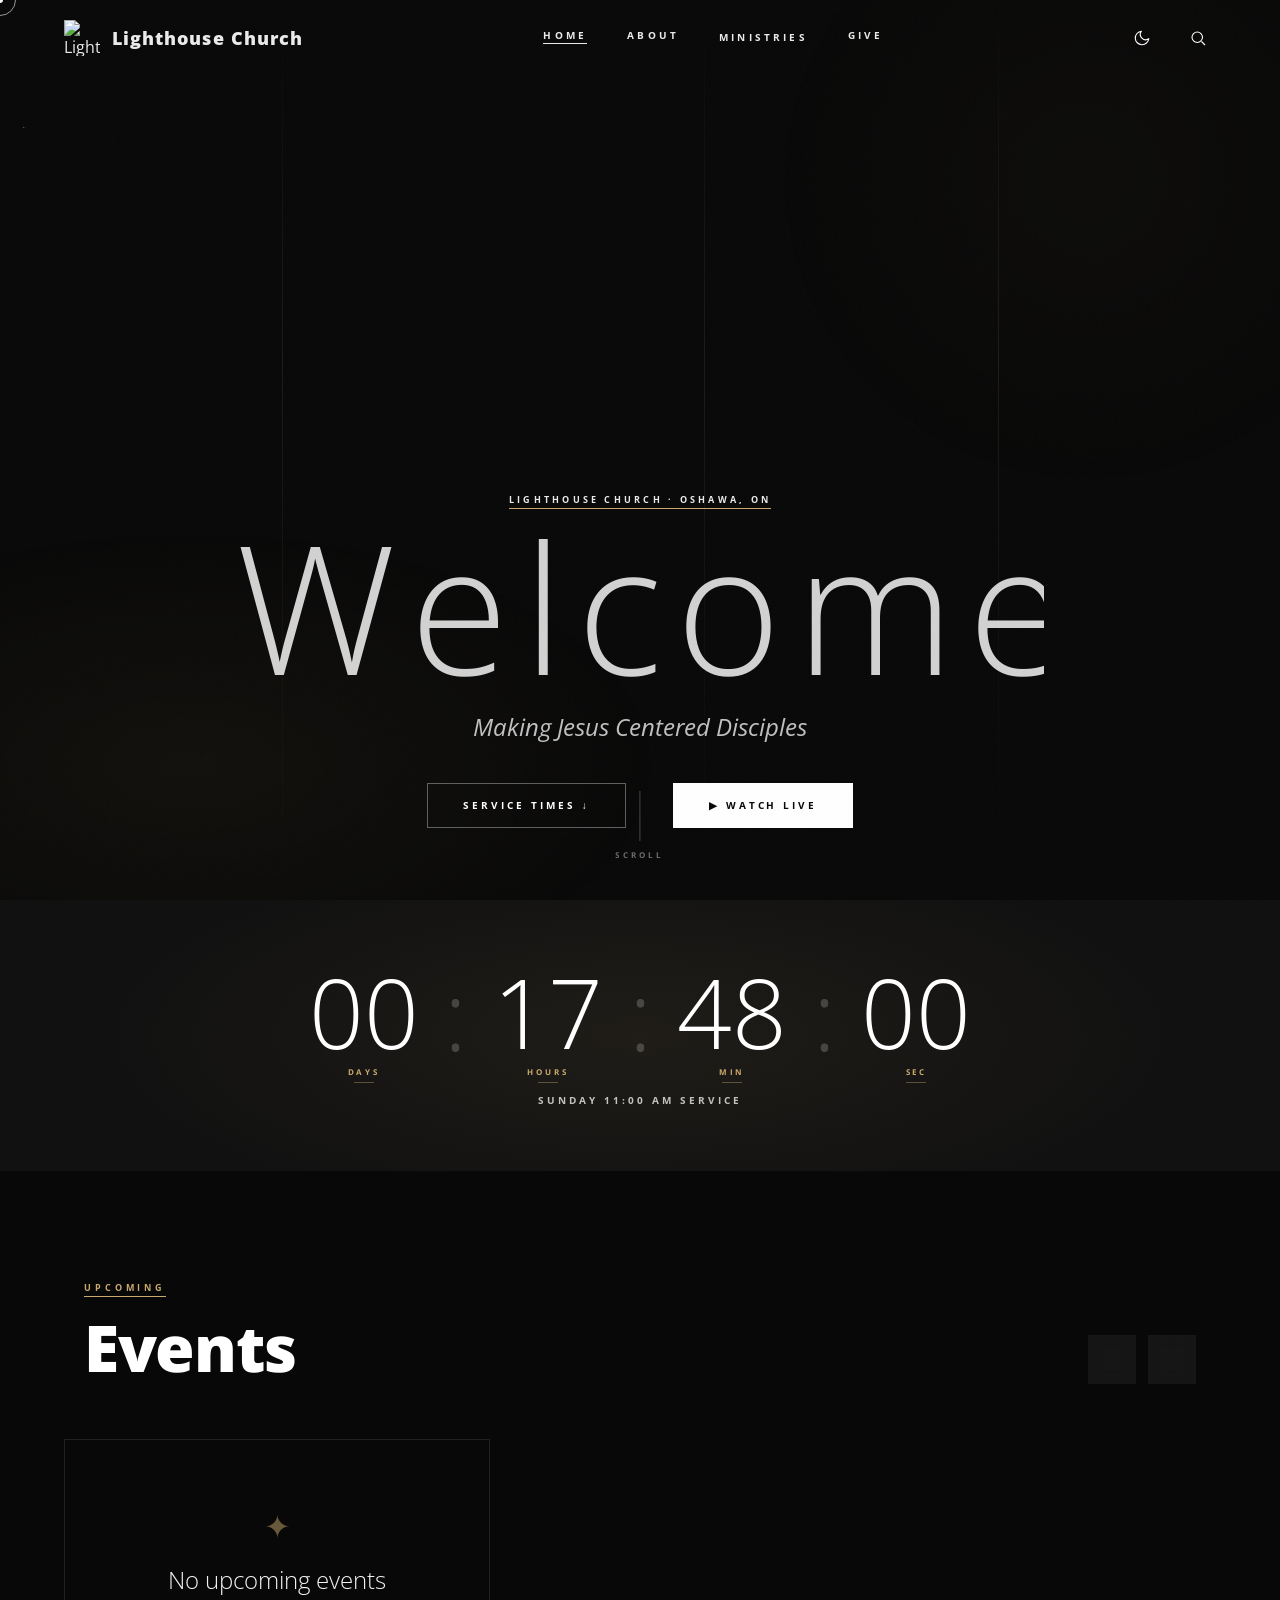
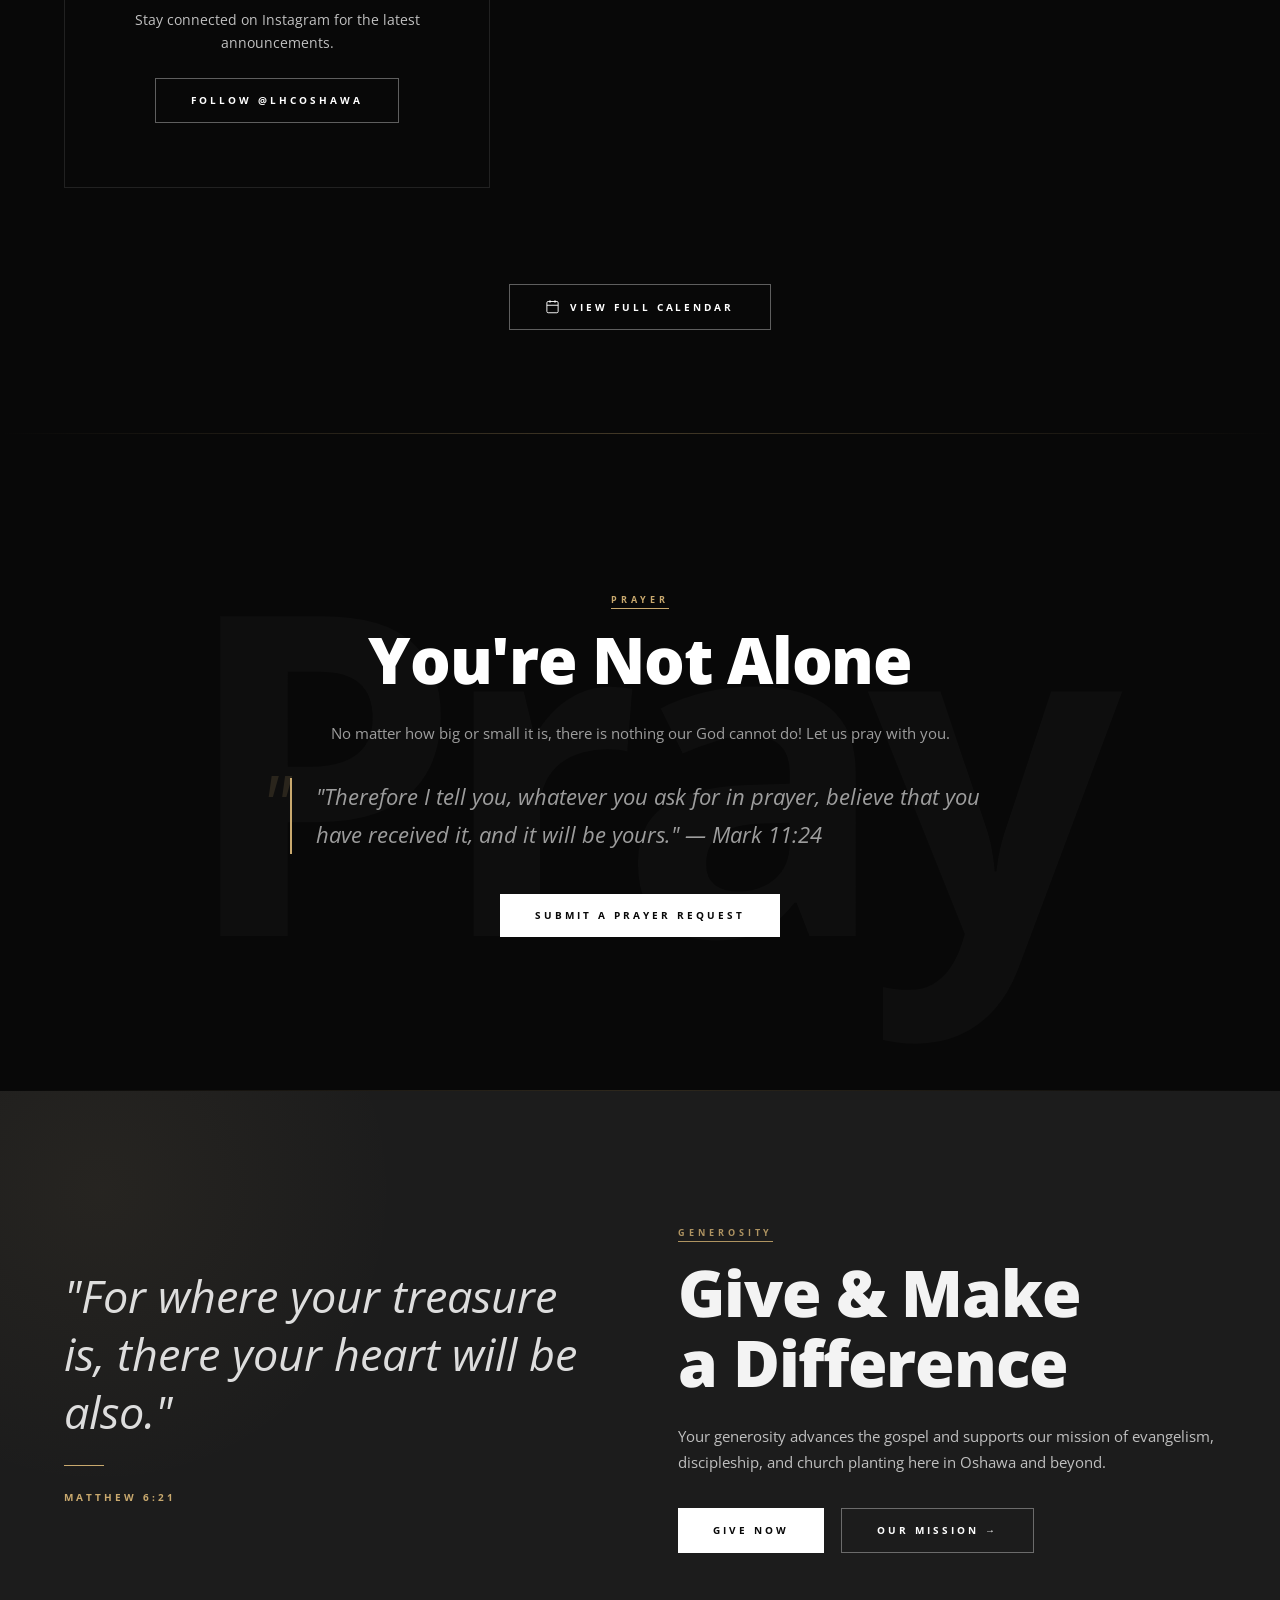
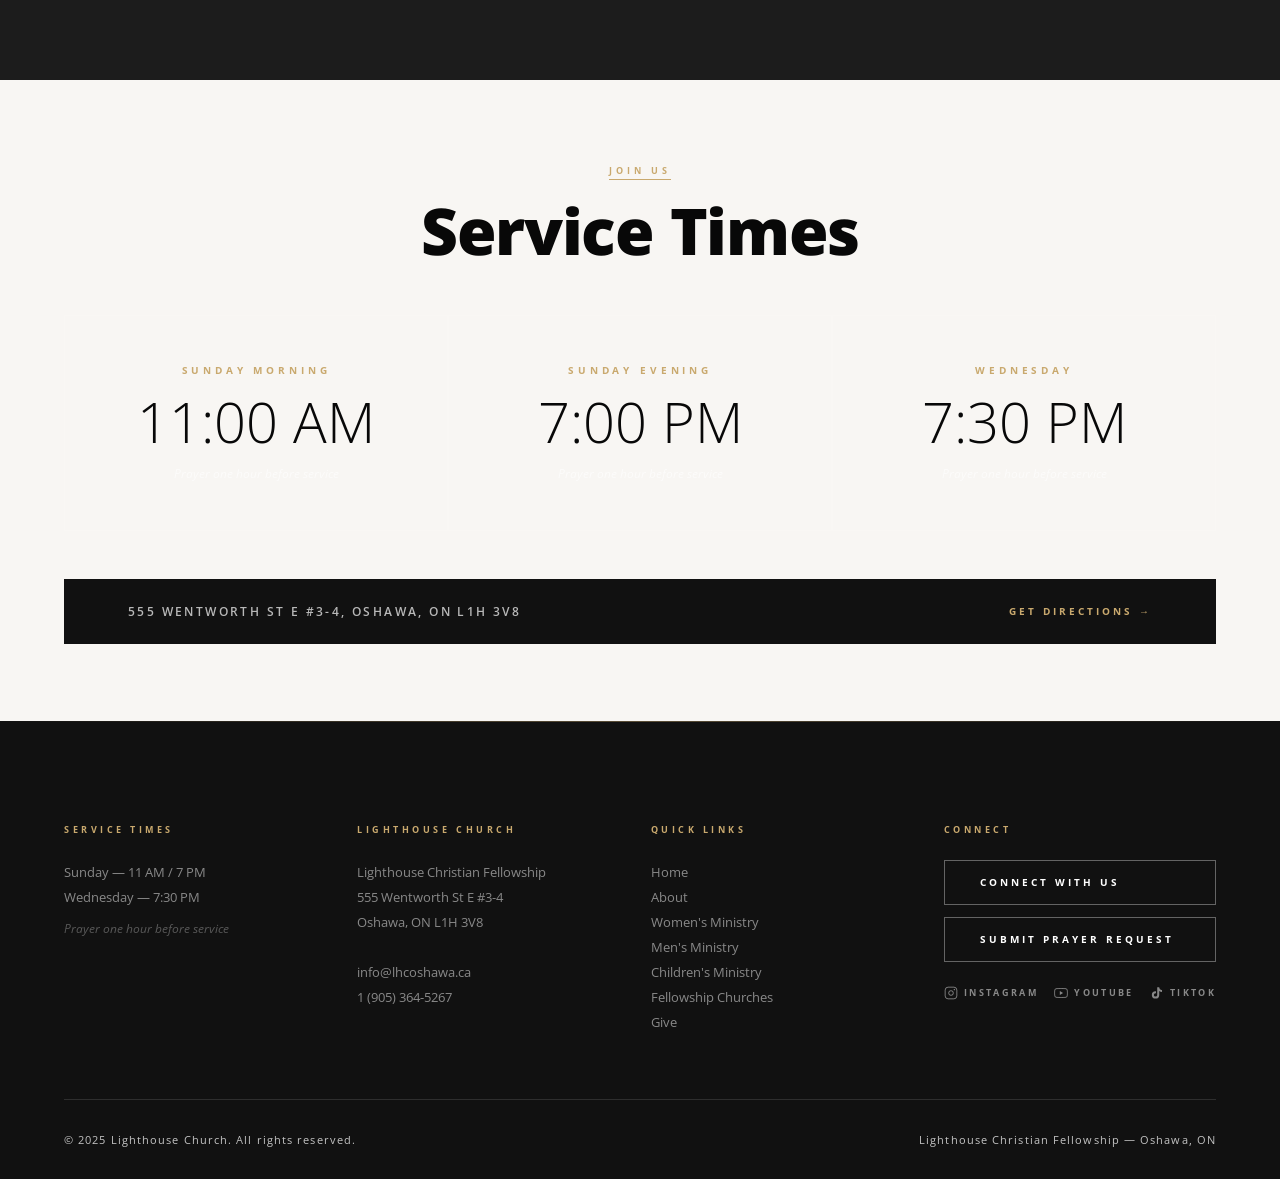
==== commit 5c622f55: "Add files via upload" ====
--- a/index.html
+++ b/index.html
@@ -3,16 +3,16 @@
 <head>
   <meta charset="UTF-8">
   <meta name="viewport" content="width=device-width, initial-scale=1.0, viewport-fit=cover">
-  <title>Lighthouse Church — Oshawa, ON | A Place to Belong</title>
-  <meta name="description" content="Lighthouse Church (Lighthouse Christian Fellowship), Oshawa, Ontario. Sunday services 11 AM & 7 PM, Wednesday 7:30 PM. Making Jesus Centered Disciples. 555 Wentworth St E.">
+  <title>Lighthouse Church Oshawa | Sunday Services | Making Jesus Centered Disciples</title>
+  <meta name="description" content="Lighthouse Church (Lighthouse Christian Fellowship) Oshawa, Ontario. Join us Sunday 11 AM & 7 PM, Wednesday 7:30 PM at 555 Wentworth St E. Everyone welcome.">
   <meta name="keywords" content="Lighthouse Church, Lighthouse Christian Fellowship, Oshawa church, Ontario church, Sunday service, Christian church Oshawa, church near me Oshawa">
   <meta name="robots" content="index, follow">
   <meta name="author" content="Lighthouse Christian Fellowship">
   <meta name="theme-color" content="#080808">
 
   <!-- Open Graph -->
-  <meta property="og:title" content="Lighthouse Church — Oshawa, ON | A Place to Belong">
-  <meta property="og:description" content="Making Jesus Centered Disciples. Sunday 11 AM & 7 PM, Wednesday 7:30 PM. 555 Wentworth St E, Oshawa, ON.">
+  <meta property="og:title" content="Lighthouse Church Oshawa | Sunday Services | Making Jesus Centered Disciples">
+  <meta property="og:description" content="Lighthouse Church (Lighthouse Christian Fellowship) Oshawa, Ontario. Join us Sunday 11 AM & 7 PM, Wednesday 7:30 PM at 555 Wentworth St E. Everyone welcome.">
   <meta property="og:type" content="website">
   <meta property="og:url" content="https://lhcoshawa.ca/">
   <meta property="og:image" content="https://lh3.googleusercontent.com/d/15nF_hgVVnD4MapxXuzGXncJXqKz8RCFm">
@@ -26,82 +26,64 @@
   <meta name="twitter:card" content="summary_large_image">
   <meta name="twitter:site" content="@lhcoshawa">
   <meta name="twitter:creator" content="@lhcoshawa">
-  <meta name="twitter:title" content="Lighthouse Church — Oshawa, ON">
-  <meta name="twitter:description" content="Making Jesus Centered Disciples. Join us Sunday 11 AM & 7 PM, Wednesday 7:30 PM in Oshawa.">
+  <meta name="twitter:title" content="Lighthouse Church Oshawa | Sunday Services | Making Jesus Centered Disciples">
+  <meta name="twitter:description" content="Lighthouse Church (Lighthouse Christian Fellowship) Oshawa, Ontario. Join us Sunday 11 AM & 7 PM, Wednesday 7:30 PM at 555 Wentworth St E. Everyone welcome.">
   <meta name="twitter:image" content="https://lh3.googleusercontent.com/d/15nF_hgVVnD4MapxXuzGXncJXqKz8RCFm">
 
   <link rel="canonical" href="https://lhcoshawa.ca/">
   <link rel="preconnect" href="https://fonts.googleapis.com">
   <link rel="preconnect" href="https://fonts.gstatic.com" crossorigin>
+  <link rel="preload" as="style" href="https://fonts.googleapis.com/css2?family=Open+Sans:ital,wght@0,300;0,400;0,500;0,600;0,700;0,800;1,300;1,400;1,600&display=swap">
+  <link href="https://fonts.googleapis.com/css2?family=Open+Sans:ital,wght@0,300;0,400;0,500;0,600;0,700;0,800;1,300;1,400;1,600&display=swap" rel="stylesheet">
   <link rel="icon" type="image/png" href="https://lh3.googleusercontent.com/d/1vhiwXZNViO4mbnkXF1VzT7mFLdoLwfUL">
   <link rel="apple-touch-icon" href="https://lh3.googleusercontent.com/d/1vhiwXZNViO4mbnkXF1VzT7mFLdoLwfUL">
   <link rel="stylesheet" href="styles.css">
-  <link rel="stylesheet" href="mobile-enhancements.css">
 
   <!-- Preload critical font -->
-  <link rel="preload" as="style" href="https://fonts.googleapis.com/css2?family=Cormorant+Garamond:ital,wght@0,300;0,400;0,600;1,300;1,400&family=Montserrat:wght@400;600;700&display=swap">
-  <link href="https://fonts.googleapis.com/css2?family=Cormorant+Garamond:ital,wght@0,300;0,400;0,600;1,300;1,400&family=Montserrat:wght@400;600;700&display=swap" rel="stylesheet">
+  
+  
 
   <!-- Schema.org: Church + Local Business -->
-  <script type="application/ld+json">
-  {
-    "@context": "https://schema.org",
-    "@type": ["Church", "LocalBusiness"],
-    "name": "Lighthouse Christian Fellowship",
-    "alternateName": "Lighthouse Church",
-    "description": "Making Jesus Centered Disciples — A welcoming Christian church in Oshawa, Ontario",
-    "url": "https://lhcoshawa.ca",
-    "telephone": "+19053645267",
-    "email": "info@lhcoshawa.ca",
-    "priceRange": "Free",
-    "address": {
-      "@type": "PostalAddress",
-      "streetAddress": "555 Wentworth St E #3-4",
-      "addressLocality": "Oshawa",
-      "addressRegion": "ON",
-      "postalCode": "L1H 3V8",
-      "addressCountry": "CA"
-    },
-    "geo": {
-      "@type": "GeoCoordinates",
-      "latitude": 43.8975,
-      "longitude": -78.8380
-    },
-    "openingHoursSpecification": [
-      { "@type": "OpeningHoursSpecification", "dayOfWeek": "Sunday",    "opens": "11:00", "closes": "12:30" },
-      { "@type": "OpeningHoursSpecification", "dayOfWeek": "Sunday",    "opens": "19:00", "closes": "20:30" },
-      { "@type": "OpeningHoursSpecification", "dayOfWeek": "Wednesday", "opens": "19:30", "closes": "21:00" }
-    ],
-    "sameAs": [
-      "https://www.instagram.com/lhcoshawa/",
-      "https://www.youtube.com/@lhcoshawa",
-      "https://www.tiktok.com/@lhcoshawa"
-    ],
-    "image": "https://lh3.googleusercontent.com/d/15nF_hgVVnD4MapxXuzGXncJXqKz8RCFm",
-    "hasMap": "https://maps.google.com/?q=555+Wentworth+St+E+Oshawa+ON"
-  }
-  </script>
 
   <!-- FAQ Schema -->
   <script type="application/ld+json">
   {
     "@context": "https://schema.org",
-    "@type": "FAQPage",
-    "mainEntity": [
+    "@graph": [
       {
-        "@type": "Question",
-        "name": "What are Lighthouse Church's service times?",
-        "acceptedAnswer": { "@type": "Answer", "text": "We meet Sunday mornings at 11:00 AM, Sunday evenings at 7:00 PM, and Wednesday evenings at 7:30 PM. Prayer starts one hour before each service." }
+        "@type": ["Church","LocalBusiness"],
+        "@id": "https://lhcoshawa.ca/#church",
+        "name": "Lighthouse Christian Fellowship",
+        "alternateName": "Lighthouse Church",
+        "description": "Making Jesus Centered Disciples — A welcoming Christian church in Oshawa, Ontario",
+        "url": "https://lhcoshawa.ca",
+        "telephone": "+19053645267",
+        "email": "info@lhcoshawa.ca",
+        "priceRange": "Free",
+        "address": {
+          "@type": "PostalAddress",
+          "streetAddress": "555 Wentworth St E #3-4",
+          "addressLocality": "Oshawa",
+          "addressRegion": "ON",
+          "postalCode": "L1H 3W3",
+          "addressCountry": "CA"
+        },
+        "geo": {"@type":"GeoCoordinates","latitude":43.8960,"longitude":-78.8353},
+        "openingHours": ["Su 11:00-12:30","Su 19:00-20:30","We 19:30-21:00"],
+        "sameAs": [
+          "https://www.facebook.com/lhcoshawa",
+          "https://www.instagram.com/lhcoshawa",
+          "https://www.youtube.com/@lhcoshawa"
+        ],
+        "logo": "https://lh3.googleusercontent.com/d/1vhiwXZNViO4mbnkXF1VzT7mFLdoLwfUL",
+        "image": "https://lh3.googleusercontent.com/d/15nF_hgVVnD4MapxXuzGXncJXqKz8RCFm"
       },
       {
-        "@type": "Question",
-        "name": "Where is Lighthouse Church located?",
-        "acceptedAnswer": { "@type": "Answer", "text": "Lighthouse Church (Lighthouse Christian Fellowship) is located at 555 Wentworth St E #3-4, Oshawa, ON L1H 3V8." }
-      },
-      {
-        "@type": "Question",
-        "name": "Does Lighthouse Church stream online?",
-        "acceptedAnswer": { "@type": "Answer", "text": "Yes! You can watch our services live on YouTube at youtube.com/@lhcoshawa." }
+        "@type": "WebSite",
+        "@id": "https://lhcoshawa.ca/#website",
+        "url": "https://lhcoshawa.ca",
+        "name": "Lighthouse Church Oshawa",
+        "potentialAction": {"@type":"SearchAction","target":"https://lhcoshawa.ca/?s={search_term_string}","query-input":"required name=search_term_string"}
       }
     ]
   }
@@ -481,20 +463,6 @@
     fetchAndRenderEvents('events-container', null, 5);
   });
 </script>
-<script>
-  // Theme-based logo switching
-  (function() {
-    const DARK_LOGO  = "https://lh3.googleusercontent.com/d/1FlwmXedUBVWrIdYQppeLKOXL21_4LFs0";
-    const LIGHT_LOGO = "https://lh3.googleusercontent.com/d/1vhiwXZNViO4mbnkXF1VzT7mFLdoLwfUL";
-    function updateLogo() {
-      const img = document.querySelector('.nav-logo-img');
-      if (!img) return;
-      img.src = document.documentElement.getAttribute('data-theme') === 'light' ? LIGHT_LOGO : DARK_LOGO;
-    }
-    updateLogo();
-    const obs = new MutationObserver(updateLogo);
-    obs.observe(document.documentElement, { attributes: true, attributeFilter: ['data-theme'] });
-  })();
-</script>
+
 </body>
 </html>
--- a/styles.css
+++ b/styles.css
@@ -1,9 +1,9 @@
 /* ============================================================
    LIGHTHOUSE CHURCH — GLOBAL STYLES
-   Cormorant Garamond (serif display) + Montserrat (sans UI)
+   Open Sans — unified typography across all pages
    ============================================================ */
 
-@import url('https://fonts.googleapis.com/css2?family=Cormorant+Garamond:ital,wght@0,300;0,400;0,500;0,600;0,700;1,300;1,400;1,500;1,600;1,700&family=Montserrat:wght@300;400;500;600;700;800;900&display=swap');
+@import url('https://fonts.googleapis.com/css2?family=Open+Sans:ital,wght@0,300;0,400;0,500;0,600;0,700;0,800;1,300;1,400;1,600&display=swap');
 
 /* ── CUSTOM PROPERTIES ─────────────────────────────────────── */
 :root {
@@ -17,8 +17,8 @@
   --white:   #ffffff;
   --ease:    cubic-bezier(0.16, 1, 0.3, 1);
   --ease-2:  cubic-bezier(0.25, 0.46, 0.45, 0.94);
-  --font-serif: 'Cormorant Garamond', Georgia, serif;
-  --font-sans:  'Montserrat', sans-serif;
+  --font-serif: 'Open Sans', sans-serif;
+  --font-sans:  'Open Sans', sans-serif;
   /* Defaults: dark mode */
   --bg:      var(--ink);
   --bg-2:    var(--ink-2);
@@ -2917,11 +2917,9 @@
    FINAL FIXES BATCH
    ================================================================ */
 
-/* ── BOSTON BLACK = Montserrat weight 900 throughout ────────── */
-@import url('https://fonts.googleapis.com/css2?family=Montserrat:wght@900&display=swap');
 
 :root {
-  --font-black: 'Montserrat', sans-serif;
+  --font-black: 'Open Sans', sans-serif;
 }
 
 /* Section titles use Black weight */
@@ -3316,3 +3314,370 @@
   letter-spacing: 0.35em !important;
 }
 
+
+/* ====================================================================
+   LIGHTHOUSE CHURCH — CONSOLIDATED FIXES & ENHANCEMENTS
+   Replaces mobile-enhancements.css — do NOT link mobile-enhancements.css
+   ==================================================================== */
+
+/* ── SAFE AREA INSETS ──────────────────────────────────────── */
+:root {
+  --safe-top:    env(safe-area-inset-top,    0px);
+  --safe-bottom: env(safe-area-inset-bottom, 0px);
+  --safe-left:   env(safe-area-inset-left,   0px);
+  --safe-right:  env(safe-area-inset-right,  0px);
+}
+
+/* ── FIX: NAV HAMBURGER — visible in BOTH light & dark modes ── */
+/* Override: remove the rule that forced icons white in light mode when not scrolled.
+   The old rule "html[data-theme=light] #nav:not(.scrolled) .nav-icon-btn { color:#fff !important }"
+   is why search/toggle were invisible. We fix it here with a stronger selector. */
+html[data-theme="light"] #nav:not(.scrolled) .nav-icon-btn {
+  color: #1a1a1a !important; /* dark icons on light/transparent nav */
+}
+html[data-theme="dark"] #nav:not(.scrolled) .nav-icon-btn {
+  color: #ffffff !important; /* white icons on dark/transparent nav */
+}
+
+/* Hamburger spans — always contrasting vs background */
+.nav-hamburger {
+  color: inherit;
+  padding: 4px;
+}
+.nav-hamburger span {
+  display: block;
+  width: 22px;
+  height: 2px; /* was 1px — now clearly visible */
+  background: currentColor;
+  border-radius: 2px;
+  transition: transform 0.35s var(--ease), opacity 0.3s;
+}
+/* Dark mode nav (transparent) — white hamburger */
+html[data-theme="dark"] .nav-hamburger span { background: #ffffff; }
+/* Light mode nav (transparent) — dark hamburger */
+html[data-theme="light"] .nav-hamburger span { background: #1a1a1a; }
+/* Once scrolled, use theme text color */
+html[data-theme="light"] #nav.scrolled .nav-hamburger span { background: var(--text); }
+html[data-theme="dark"]  #nav.scrolled .nav-hamburger span { background: var(--text); }
+
+/* ── FIX: MOBILE MENU TEXT — dark text in light mode ──────── */
+html[data-theme="light"] #mobile-menu {
+  background: var(--paper) !important;
+}
+html[data-theme="light"] .mobile-nav-links a {
+  color: var(--ink) !important;
+  border-bottom-color: rgba(8,8,8,0.1) !important;
+}
+html[data-theme="light"] .mobile-nav-links a:hover {
+  color: var(--gold) !important;
+}
+html[data-theme="light"] .mobile-menu-footer {
+  border-top-color: rgba(8,8,8,0.1) !important;
+}
+
+/* Dark mode mobile menu — always white text */
+html[data-theme="dark"] #mobile-menu,
+#mobile-menu {
+  background: var(--ink);
+}
+.mobile-nav-links a {
+  color: rgba(255,255,255,0.85);
+  border-bottom-color: rgba(255,255,255,0.06);
+}
+html[data-theme="dark"] .mobile-nav-links a { color: rgba(255,255,255,0.85); }
+
+/* ── MOBILE NAV — tight spacing on small screens ───────────── */
+@media (max-width: 480px) {
+  #nav {
+    height: 64px;
+    padding-left:  calc(1.25rem + var(--safe-left));
+    padding-right: calc(1.25rem + var(--safe-right));
+  }
+  .nav-logo .logo-fallback { font-size: 0.88rem; }
+  .nav-logo img { height: 28px; }
+}
+
+/* ── ENHANCED MOBILE MENU ──────────────────────────────────── */
+#mobile-menu {
+  padding: 6rem clamp(2rem, 8vw, 4rem) calc(3rem + var(--safe-bottom));
+  overflow-y: auto;
+  -webkit-overflow-scrolling: touch;
+}
+
+.mobile-nav-links {
+  display: flex;
+  flex-direction: column;
+  gap: 0;
+}
+.mobile-nav-links a {
+  font-family: var(--font-serif);
+  font-size: clamp(1.9rem, 7vw, 3.2rem);
+  font-weight: 300;
+  letter-spacing: 0.02em;
+  padding: 0.55rem 0;
+  display: block;
+  position: relative;
+  overflow: hidden;
+  opacity: 0;
+  transform: translateX(-20px);
+  transition: color 0.25s var(--ease), padding-left 0.3s var(--ease), opacity 0.45s var(--ease), transform 0.45s var(--ease);
+}
+.mobile-nav-links a::before {
+  content: '';
+  position: absolute;
+  left: 0; top: 0; bottom: 0;
+  width: 2px;
+  background: var(--gold);
+  transform: scaleY(0);
+  transition: transform 0.25s var(--ease);
+}
+.mobile-nav-links a:hover { padding-left: 1rem; }
+.mobile-nav-links a:hover::before { transform: scaleY(1); }
+
+#mobile-menu.open .mobile-nav-links a {
+  opacity: 1;
+  transform: translateX(0);
+}
+/* Stagger delays */
+.mobile-nav-links a:nth-child(1) { transition-delay: 0.05s; }
+.mobile-nav-links a:nth-child(2) { transition-delay: 0.10s; }
+.mobile-nav-links a:nth-child(3) { transition-delay: 0.15s; }
+.mobile-nav-links a:nth-child(4) { transition-delay: 0.20s; }
+.mobile-nav-links a:nth-child(5) { transition-delay: 0.25s; }
+.mobile-nav-links a:nth-child(6) { transition-delay: 0.30s; }
+.mobile-nav-links a:nth-child(7) { transition-delay: 0.35s; }
+
+.mobile-menu-footer {
+  margin-top: 2.5rem;
+  padding-top: 2rem;
+  border-top: 1px solid rgba(255,255,255,0.08);
+}
+
+/* ── EVENT CARDS — new design (replaces evt-card-minimal) ─── */
+.evt-card {
+  flex-shrink: 0;
+  width: clamp(260px, 30vw, 320px);
+  background: var(--bg-2);
+  border: 1px solid var(--border);
+  border-radius: 6px;
+  overflow: hidden;
+  display: flex;
+  flex-direction: column;
+  transition: transform 0.4s var(--ease), box-shadow 0.4s var(--ease), border-color 0.3s;
+  cursor: default;
+}
+.evt-card:hover {
+  transform: translateY(-6px);
+  box-shadow: 0 20px 50px rgba(0,0,0,0.25);
+  border-color: var(--gold);
+}
+
+.evt-card-img {
+  width: 100%;
+  height: 160px;
+  background-size: cover;
+  background-position: center;
+  background-color: var(--bg-3);
+  position: relative;
+  flex-shrink: 0;
+}
+.evt-date-badge {
+  position: absolute;
+  top: 12px; left: 12px;
+  background: rgba(0,0,0,0.75);
+  backdrop-filter: blur(8px);
+  border: 1px solid rgba(201,169,110,0.4);
+  border-radius: 4px;
+  padding: 6px 10px;
+  text-align: center;
+  min-width: 48px;
+}
+.evt-badge-day {
+  display: block;
+  font-family: var(--font-serif);
+  font-size: 1.6rem;
+  font-weight: 300;
+  color: #fff;
+  line-height: 1;
+}
+.evt-badge-mon {
+  display: block;
+  font-family: var(--font-sans);
+  font-size: 0.55rem;
+  font-weight: 700;
+  letter-spacing: 0.18em;
+  color: var(--gold);
+  text-transform: uppercase;
+  margin-top: 2px;
+}
+.evt-card-body {
+  padding: 1.25rem 1.4rem 1.5rem;
+  flex: 1;
+  display: flex;
+  flex-direction: column;
+  gap: 0.5rem;
+}
+.evt-card-meta {
+  display: flex;
+  align-items: center;
+  justify-content: space-between;
+  gap: 0.5rem;
+  flex-wrap: wrap;
+}
+.evt-dow {
+  font-family: var(--font-sans);
+  font-size: 0.58rem;
+  font-weight: 700;
+  letter-spacing: 0.2em;
+  text-transform: uppercase;
+  color: var(--text-2);
+}
+.evt-time-pill {
+  font-family: var(--font-sans);
+  font-size: 0.6rem;
+  font-weight: 700;
+  letter-spacing: 0.1em;
+  color: var(--gold);
+  background: rgba(201,169,110,0.12);
+  border: 1px solid rgba(201,169,110,0.3);
+  padding: 3px 8px;
+  border-radius: 20px;
+  text-transform: uppercase;
+}
+.evt-title {
+  font-family: var(--font-serif);
+  font-size: 1.25rem;
+  font-weight: 400;
+  color: var(--text);
+  line-height: 1.3;
+  margin: 0;
+}
+.evt-loc {
+  display: flex;
+  align-items: center;
+  gap: 5px;
+  font-family: var(--font-sans);
+  font-size: 0.68rem;
+  color: var(--text-2);
+}
+.evt-desc {
+  font-family: var(--font-sans);
+  font-size: 0.76rem;
+  color: var(--text-2);
+  line-height: 1.6;
+  margin: 0;
+}
+
+/* Ministry pages — stacked list style for events */
+.ministry-evt-list {
+  display: flex;
+  flex-direction: column;
+  gap: 1.5rem;
+}
+.ministry-evt-list .evt-card {
+  width: 100%;
+  flex-direction: row;
+  min-height: 130px;
+}
+.ministry-evt-list .evt-card-img {
+  width: 160px;
+  height: auto;
+  flex-shrink: 0;
+}
+.ministry-evt-list .evt-date-badge { top: 10px; left: 10px; }
+@media (max-width: 600px) {
+  .ministry-evt-list .evt-card { flex-direction: column; }
+  .ministry-evt-list .evt-card-img { width: 100%; height: 140px; }
+}
+
+/* Events empty state */
+.events-empty {
+  text-align: center;
+  padding: 4rem 2rem;
+  color: var(--text-2);
+}
+.events-empty .empty-glyph { font-size: 2rem; color: var(--gold); margin-bottom: 1rem; opacity: 0.5; }
+.events-empty h3 { font-family: var(--font-serif); font-size: 1.5rem; font-weight: 300; color: var(--text); margin-bottom: 0.75rem; }
+.events-empty p { font-size: 0.85rem; max-width: 360px; margin: 0 auto 1.5rem; line-height: 1.7; }
+
+/* ── CALENDAR LINK BUTTON (replaces iframe embed) ─────────── */
+.gcal-link-wrap {
+  display: flex;
+  justify-content: center;
+  margin-top: 2.5rem;
+  padding: 0 1rem;
+}
+.gcal-view-btn {
+  display: inline-flex;
+  align-items: center;
+  gap: 0.6rem;
+}
+.gcal-view-btn svg { flex-shrink: 0; }
+
+/* ── MINISTRY PAGE EVENTS GRID ─────────────────────────────── */
+#events-container:not(.evt-track) {
+  display: flex;
+  flex-direction: column;
+  gap: 1.25rem;
+}
+#events-container:not(.evt-track) .evt-card {
+  width: 100%;
+  flex-direction: row;
+}
+#events-container:not(.evt-track) .evt-card-img {
+  width: 140px;
+  min-height: 120px;
+  height: auto;
+  flex-shrink: 0;
+}
+@media (max-width: 580px) {
+  #events-container:not(.evt-track) .evt-card { flex-direction: column; }
+  #events-container:not(.evt-track) .evt-card-img { width: 100%; height: 130px; }
+}
+
+/* Preserve carousel layout for homepage */
+.evt-track .evt-card {
+  width: clamp(260px, 30vw, 320px) !important;
+  flex-direction: column !important;
+}
+.evt-track .evt-card-img {
+  width: 100% !important;
+  height: 160px !important;
+}
+
+/* ── REMOVE OLD CALENDAR EMBED CSS ────────────────────────── */
+.gcal-toggle-wrap,
+.gcal-toggle-btn,
+.gcal-embed-wrap,
+.gcal-embed-wrap iframe { display: none !important; }
+
+/* ── RIPPLE ANIMATION ──────────────────────────────────────── */
+.btn { position: relative; overflow: hidden; }
+.ripple-circle {
+  position: absolute;
+  border-radius: 50%;
+  background: rgba(255,255,255,0.2);
+  transform: scale(0);
+  animation: ripple-anim 0.55s ease-out;
+  pointer-events: none;
+}
+@keyframes ripple-anim { to { transform: scale(2.5); opacity: 0; } }
+
+/* ── FLIP ANIMATION FOR COUNTDOWN ─────────────────────────── */
+.cd-num.flipping {
+  animation: flip-num 0.35s var(--ease) both;
+}
+@keyframes flip-num {
+  0%   { opacity: 0; transform: translateY(-8px); }
+  100% { opacity: 1; transform: translateY(0); }
+}
+
+/* ── WOMEN'S VIDEO — no autoplay visual cue ───────────────── */
+.hero-video-iframe { pointer-events: none; }
+
+/* ── PRINT STYLES ──────────────────────────────────────────── */
+@media print {
+  #nav, #mobile-menu, #page-loader, #cursor-dot, #cursor-ring,
+  #scroll-progress, #live-sticky, .hero-video-wrap { display: none !important; }
+  body { color: #000; background: #fff; }
+}
